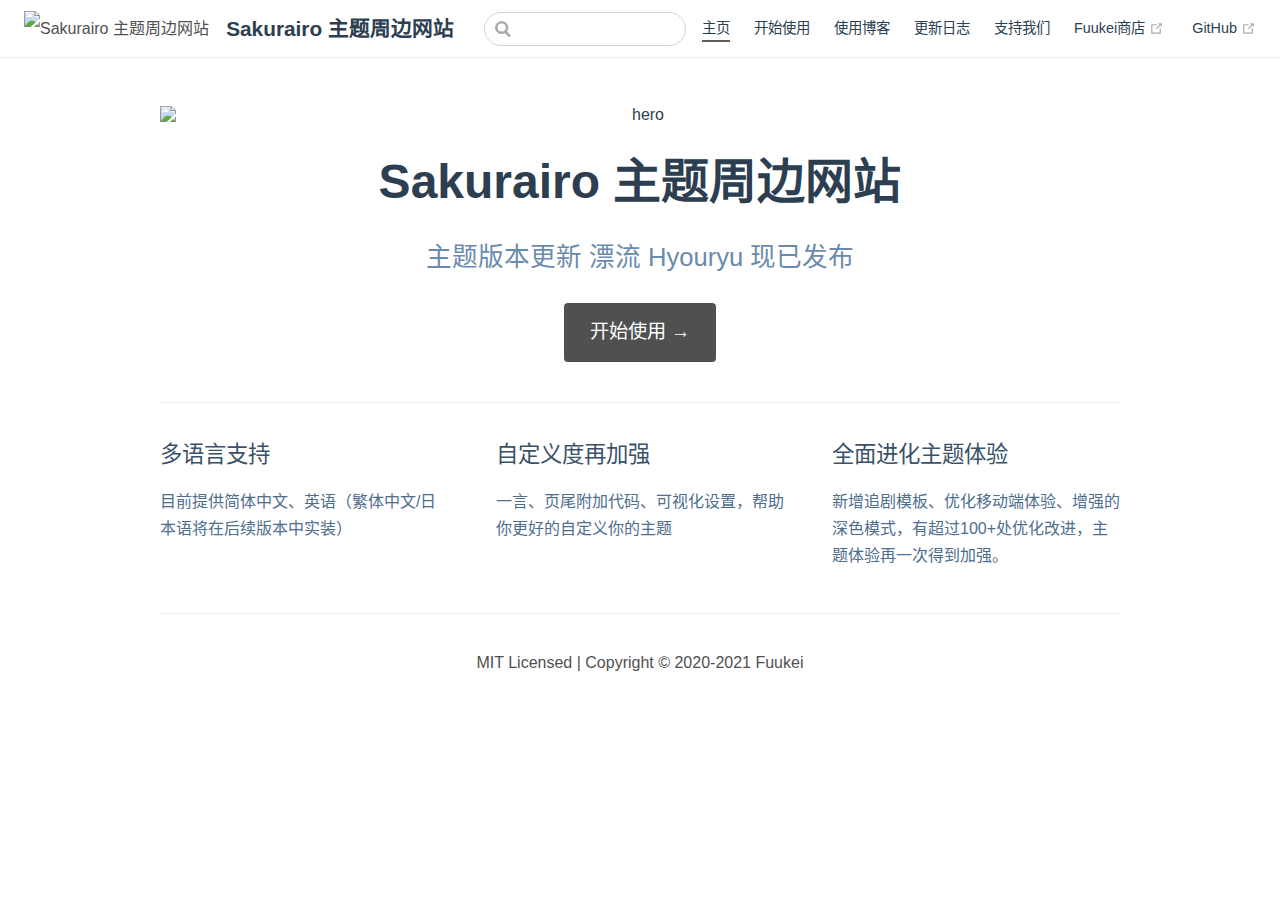
==== index.html @ 1a1793e5 "更新WIKI内容" ====
<!DOCTYPE html>
<html lang="zh-CN">
  <head>
    <meta charset="utf-8">
    <meta name="viewport" content="width=device-width,initial-scale=1">
    <title>Sakurairo 主题周边网站</title>
    <meta name="generator" content="VuePress 1.8.0">
    <link rel="icon" href="https://cdn.maho.cc/wiki/ico20210729-llq.png">
    <link rel="manifest" href="/manifest.json">
    <link rel="apple-touch-icon" href="/img/novel.png">
    <link rel="mask-icon" href="https://cdn.maho.cc/wiki/ico20210729-llq.png" color="#5596ff">
    <meta name="description" content="主题版本更新 漂流 Hyouryu 现已发布">
    <meta name="theme-color" content="#5596ff">
    <meta name="apple-mobile-web-app-capable" content="yes">
    <meta name="apple-mobile-web-app-status-bar-style" content="black">
    <meta name="msapplication-TileImage" content="https://cdn.maho.cc/wiki/ico20210729-llq.png">
    <meta name="msapplication-TileColor" content="#5596ff">
    
    <link rel="preload" href="/assets/css/0.styles.48266c77.css" as="style"><link rel="preload" href="/assets/js/app.75cc211e.js" as="script"><link rel="preload" href="/assets/js/3.8e6f5365.js" as="script"><link rel="preload" href="/assets/js/12.c75064f1.js" as="script"><link rel="preload" href="/assets/js/6.52c8b565.js" as="script"><link rel="prefetch" href="/assets/js/10.f6595224.js"><link rel="prefetch" href="/assets/js/11.377eaa22.js"><link rel="prefetch" href="/assets/js/13.c23d9012.js"><link rel="prefetch" href="/assets/js/14.33ce3230.js"><link rel="prefetch" href="/assets/js/15.9a141626.js"><link rel="prefetch" href="/assets/js/16.2a019961.js"><link rel="prefetch" href="/assets/js/17.825b6a0c.js"><link rel="prefetch" href="/assets/js/18.ac1d9d89.js"><link rel="prefetch" href="/assets/js/19.73d2e05f.js"><link rel="prefetch" href="/assets/js/20.7f89054f.js"><link rel="prefetch" href="/assets/js/21.5a9c0659.js"><link rel="prefetch" href="/assets/js/22.ed46af67.js"><link rel="prefetch" href="/assets/js/4.59be25ad.js"><link rel="prefetch" href="/assets/js/5.2590636f.js"><link rel="prefetch" href="/assets/js/7.4f3910d8.js"><link rel="prefetch" href="/assets/js/8.bac3baf7.js"><link rel="prefetch" href="/assets/js/9.47377419.js"><link rel="prefetch" href="/assets/js/vendors~docsearch.662ea70f.js">
    <link rel="stylesheet" href="/assets/css/0.styles.48266c77.css">
  </head>
  <body>
    <div id="app" data-server-rendered="true"><div class="theme-container no-sidebar"><header class="navbar"><div class="sidebar-button"><svg xmlns="http://www.w3.org/2000/svg" aria-hidden="true" role="img" viewBox="0 0 448 512" class="icon"><path fill="currentColor" d="M436 124H12c-6.627 0-12-5.373-12-12V80c0-6.627 5.373-12 12-12h424c6.627 0 12 5.373 12 12v32c0 6.627-5.373 12-12 12zm0 160H12c-6.627 0-12-5.373-12-12v-32c0-6.627 5.373-12 12-12h424c6.627 0 12 5.373 12 12v32c0 6.627-5.373 12-12 12zm0 160H12c-6.627 0-12-5.373-12-12v-32c0-6.627 5.373-12 12-12h424c6.627 0 12 5.373 12 12v32c0 6.627-5.373 12-12 12z"></path></svg></div> <a href="/" aria-current="page" class="home-link router-link-exact-active router-link-active"><img src="https://cdn.maho.cc/wiki/ico20210729.png" alt="Sakurairo 主题周边网站" class="logo"> <span class="site-name can-hide">Sakurairo 主题周边网站</span></a> <div class="links"><form id="search-form" role="search" class="algolia-search-wrapper search-box"><input id="algolia-search-input" class="search-query"></form> <nav class="nav-links can-hide"><div class="nav-item"><a href="/" aria-current="page" class="nav-link router-link-exact-active router-link-active">
  主页
</a></div><div class="nav-item"><a href="/guide/" class="nav-link">
  开始使用
</a></div><div class="nav-item"><a href="/demo.html" class="nav-link">
  使用博客
</a></div><div class="nav-item"><a href="/releases.html" class="nav-link">
  更新日志
</a></div><div class="nav-item"><a href="/sponsors.html" class="nav-link">
  支持我们
</a></div><div class="nav-item"><a href="https://fuukei.store/" target="_blank" rel="noopener noreferrer" class="nav-link external">
  Fuukei商店
  <span><svg xmlns="http://www.w3.org/2000/svg" aria-hidden="true" focusable="false" x="0px" y="0px" viewBox="0 0 100 100" width="15" height="15" class="icon outbound"><path fill="currentColor" d="M18.8,85.1h56l0,0c2.2,0,4-1.8,4-4v-32h-8v28h-48v-48h28v-8h-32l0,0c-2.2,0-4,1.8-4,4v56C14.8,83.3,16.6,85.1,18.8,85.1z"></path> <polygon fill="currentColor" points="45.7,48.7 51.3,54.3 77.2,28.5 77.2,37.2 85.2,37.2 85.2,14.9 62.8,14.9 62.8,22.9 71.5,22.9"></polygon></svg> <span class="sr-only">(opens new window)</span></span></a></div> <a href="https://github.com/mirai-mamori/Sakurairo" target="_blank" rel="noopener noreferrer" class="repo-link">
    GitHub
    <span><svg xmlns="http://www.w3.org/2000/svg" aria-hidden="true" focusable="false" x="0px" y="0px" viewBox="0 0 100 100" width="15" height="15" class="icon outbound"><path fill="currentColor" d="M18.8,85.1h56l0,0c2.2,0,4-1.8,4-4v-32h-8v28h-48v-48h28v-8h-32l0,0c-2.2,0-4,1.8-4,4v56C14.8,83.3,16.6,85.1,18.8,85.1z"></path> <polygon fill="currentColor" points="45.7,48.7 51.3,54.3 77.2,28.5 77.2,37.2 85.2,37.2 85.2,14.9 62.8,14.9 62.8,22.9 71.5,22.9"></polygon></svg> <span class="sr-only">(opens new window)</span></span></a></nav></div></header> <div class="sidebar-mask"></div> <aside class="sidebar"><nav class="nav-links"><div class="nav-item"><a href="/" aria-current="page" class="nav-link router-link-exact-active router-link-active">
  主页
</a></div><div class="nav-item"><a href="/guide/" class="nav-link">
  开始使用
</a></div><div class="nav-item"><a href="/demo.html" class="nav-link">
  使用博客
</a></div><div class="nav-item"><a href="/releases.html" class="nav-link">
  更新日志
</a></div><div class="nav-item"><a href="/sponsors.html" class="nav-link">
  支持我们
</a></div><div class="nav-item"><a href="https://fuukei.store/" target="_blank" rel="noopener noreferrer" class="nav-link external">
  Fuukei商店
  <span><svg xmlns="http://www.w3.org/2000/svg" aria-hidden="true" focusable="false" x="0px" y="0px" viewBox="0 0 100 100" width="15" height="15" class="icon outbound"><path fill="currentColor" d="M18.8,85.1h56l0,0c2.2,0,4-1.8,4-4v-32h-8v28h-48v-48h28v-8h-32l0,0c-2.2,0-4,1.8-4,4v56C14.8,83.3,16.6,85.1,18.8,85.1z"></path> <polygon fill="currentColor" points="45.7,48.7 51.3,54.3 77.2,28.5 77.2,37.2 85.2,37.2 85.2,14.9 62.8,14.9 62.8,22.9 71.5,22.9"></polygon></svg> <span class="sr-only">(opens new window)</span></span></a></div> <a href="https://github.com/mirai-mamori/Sakurairo" target="_blank" rel="noopener noreferrer" class="repo-link">
    GitHub
    <span><svg xmlns="http://www.w3.org/2000/svg" aria-hidden="true" focusable="false" x="0px" y="0px" viewBox="0 0 100 100" width="15" height="15" class="icon outbound"><path fill="currentColor" d="M18.8,85.1h56l0,0c2.2,0,4-1.8,4-4v-32h-8v28h-48v-48h28v-8h-32l0,0c-2.2,0-4,1.8-4,4v56C14.8,83.3,16.6,85.1,18.8,85.1z"></path> <polygon fill="currentColor" points="45.7,48.7 51.3,54.3 77.2,28.5 77.2,37.2 85.2,37.2 85.2,14.9 62.8,14.9 62.8,22.9 71.5,22.9"></polygon></svg> <span class="sr-only">(opens new window)</span></span></a></nav>  <ul class="sidebar-links"><li><a href="/guide/" class="sidebar-link">安装</a></li><li><a href="/guide/about.html" class="sidebar-link">配置</a></li><li><a href="/guide/feedback.html" class="sidebar-link">反馈</a></li><li><a href="/releases.html" class="sidebar-link">更新日志</a></li></ul> </aside> <main aria-labelledby="main-title" class="home"><header class="hero"><img src="https://cdn.maho.cc/wiki/ico20210729.png" alt="hero"> <h1 id="main-title">
      Sakurairo 主题周边网站
    </h1> <p class="description">
      主题版本更新 漂流 Hyouryu 现已发布
    </p> <p class="action"><a href="/guide/" class="nav-link action-button">
  开始使用 →
</a></p></header> <div class="features"><div class="feature"><h2>多语言支持</h2> <p>目前提供简体中文、英语（繁体中文/日本语将在后续版本中实装）</p></div><div class="feature"><h2>自定义度再加强</h2> <p>一言、页尾附加代码、可视化设置，帮助你更好的自定义你的主题</p></div><div class="feature"><h2>全面进化主题体验</h2> <p>新增追剧模板、优化移动端体验、增强的深色模式，有超过100+处优化改进，主题体验再一次得到加强。</p></div></div> <div class="theme-default-content custom content__default"><hr> <footer style="text-align:center;padding:2rem;color:#505050;"><a href="https://github.com/mirai-mamori/Sakurairo" target="_blank">MIT Licensed</a> | Copyright © 2020-2021 <a href="https://github.com/Fuukei/" target="_blank">Fuukei</a></footer></div> <!----></main></div><div class="global-ui"><!----><!----></div></div>
    <script src="/assets/js/app.75cc211e.js" defer></script><script src="/assets/js/3.8e6f5365.js" defer></script><script src="/assets/js/12.c75064f1.js" defer></script><script src="/assets/js/6.52c8b565.js" defer></script>
  </body>
</html>
---- assets/css/0.styles.48266c77.css ----
code[class*=language-],pre[class*=language-]{color:#ccc;background:none;font-family:Consolas,Monaco,Andale Mono,Ubuntu Mono,monospace;font-size:1em;text-align:left;white-space:pre;word-spacing:normal;word-break:normal;word-wrap:normal;line-height:1.5;-moz-tab-size:4;-o-tab-size:4;tab-size:4;-webkit-hyphens:none;-ms-hyphens:none;hyphens:none}pre[class*=language-]{padding:1em;margin:.5em 0;overflow:auto}:not(pre)>code[class*=language-],pre[class*=language-]{background:#2d2d2d}:not(pre)>code[class*=language-]{padding:.1em;border-radius:.3em;white-space:normal}.token.block-comment,.token.cdata,.token.comment,.token.doctype,.token.prolog{color:#999}.token.punctuation{color:#ccc}.token.attr-name,.token.deleted,.token.namespace,.token.tag{color:#e2777a}.token.function-name{color:#6196cc}.token.boolean,.token.function,.token.number{color:#f08d49}.token.class-name,.token.constant,.token.property,.token.symbol{color:#f8c555}.token.atrule,.token.builtin,.token.important,.token.keyword,.token.selector{color:#cc99cd}.token.attr-value,.token.char,.token.regex,.token.string,.token.variable{color:#7ec699}.token.entity,.token.operator,.token.url{color:#67cdcc}.token.bold,.token.important{font-weight:700}.token.italic{font-style:italic}.token.entity{cursor:help}.token.inserted{color:green}.theme-default-content code{color:#476582;padding:.25rem .5rem;margin:0;font-size:.85em;background-color:rgba(27,31,35,.05);border-radius:3px}.theme-default-content code .token.deleted{color:#ec5975}.theme-default-content code .token.inserted{color:#505050}.theme-default-content pre,.theme-default-content pre[class*=language-]{line-height:1.4;padding:1.25rem 1.5rem;margin:.85rem 0;background-color:#282c34;border-radius:6px;overflow:auto}.theme-default-content pre[class*=language-] code,.theme-default-content pre code{color:#fff;padding:0;background-color:transparent;border-radius:0}div[class*=language-]{position:relative;background-color:#282c34;border-radius:6px}div[class*=language-] .highlight-lines{-webkit-user-select:none;-ms-user-select:none;user-select:none;padding-top:1.3rem;position:absolute;top:0;left:0;width:100%;line-height:1.4}div[class*=language-] .highlight-lines .highlighted{background-color:rgba(0,0,0,.66)}div[class*=language-] pre,div[class*=language-] pre[class*=language-]{background:transparent;position:relative;z-index:1}div[class*=language-]:before{position:absolute;z-index:3;top:.8em;right:1em;font-size:.75rem;color:hsla(0,0%,100%,.4)}div[class*=language-]:not(.line-numbers-mode) .line-numbers-wrapper{display:none}div[class*=language-].line-numbers-mode .highlight-lines .highlighted{position:relative}div[class*=language-].line-numbers-mode .highlight-lines .highlighted:before{content:" ";position:absolute;z-index:3;left:0;top:0;display:block;width:3.5rem;height:100%;background-color:rgba(0,0,0,.66)}div[class*=language-].line-numbers-mode pre{padding-left:4.5rem;vertical-align:middle}div[class*=language-].line-numbers-mode .line-numbers-wrapper{position:absolute;top:0;width:3.5rem;text-align:center;color:hsla(0,0%,100%,.3);padding:1.25rem 0;line-height:1.4}div[class*=language-].line-numbers-mode .line-numbers-wrapper br{-webkit-user-select:none;-ms-user-select:none;user-select:none}div[class*=language-].line-numbers-mode .line-numbers-wrapper .line-number{position:relative;z-index:4;-webkit-user-select:none;-ms-user-select:none;user-select:none;font-size:.85em}div[class*=language-].line-numbers-mode:after{content:"";position:absolute;z-index:2;top:0;left:0;width:3.5rem;height:100%;border-radius:6px 0 0 6px;border-right:1px solid rgba(0,0,0,.66);background-color:#282c34}div[class~=language-js]:before{content:"js"}div[class~=language-ts]:before{content:"ts"}div[class~=language-html]:before{content:"html"}div[class~=language-md]:before{content:"md"}div[class~=language-vue]:before{content:"vue"}div[class~=language-css]:before{content:"css"}div[class~=language-sass]:before{content:"sass"}div[class~=language-scss]:before{content:"scss"}div[class~=language-less]:before{content:"less"}div[class~=language-stylus]:before{content:"stylus"}div[class~=language-go]:before{content:"go"}div[class~=language-java]:before{content:"java"}div[class~=language-c]:before{content:"c"}div[class~=language-sh]:before{content:"sh"}div[class~=language-yaml]:before{content:"yaml"}div[class~=language-py]:before{content:"py"}div[class~=language-docker]:before{content:"docker"}div[class~=language-dockerfile]:before{content:"dockerfile"}div[class~=language-makefile]:before{content:"makefile"}div[class~=language-javascript]:before{content:"js"}div[class~=language-typescript]:before{content:"ts"}div[class~=language-markup]:before{content:"html"}div[class~=language-markdown]:before{content:"md"}div[class~=language-json]:before{content:"json"}div[class~=language-ruby]:before{content:"rb"}div[class~=language-python]:before{content:"py"}div[class~=language-bash]:before{content:"sh"}div[class~=language-php]:before{content:"php"}.custom-block .custom-block-title{font-weight:600;margin-bottom:-.4rem}.custom-block.danger,.custom-block.tip,.custom-block.warning{padding:.1rem 1.5rem;border-left-width:.5rem;border-left-style:solid;margin:1rem 0}.custom-block.tip{background-color:#f3f5f7;border-color:#42b983}.custom-block.warning{background-color:rgba(255,229,100,.3);border-color:#e7c000;color:#6b5900}.custom-block.warning .custom-block-title{color:#b29400}.custom-block.warning a{color:#2c3e50}.custom-block.danger{background-color:#ffe6e6;border-color:#c00;color:#4d0000}.custom-block.danger .custom-block-title{color:#900}.custom-block.danger a{color:#2c3e50}.custom-block.details{display:block;position:relative;border-radius:2px;margin:1.6em 0;padding:1.6em;background-color:#eee}.custom-block.details h4{margin-top:0}.custom-block.details figure:last-child,.custom-block.details p:last-child{margin-bottom:0;padding-bottom:0}.custom-block.details summary{outline:none;cursor:pointer}.arrow{display:inline-block;width:0;height:0}.arrow.up{border-bottom:6px solid #ccc}.arrow.down,.arrow.up{border-left:4px solid transparent;border-right:4px solid transparent}.arrow.down{border-top:6px solid #ccc}.arrow.right{border-left:6px solid #ccc}.arrow.left,.arrow.right{border-top:4px solid transparent;border-bottom:4px solid transparent}.arrow.left{border-right:6px solid #ccc}.theme-default-content:not(.custom){max-width:740px;margin:0 auto;padding:2rem 2.5rem}@media (max-width:959px){.theme-default-content:not(.custom){padding:2rem}}@media (max-width:419px){.theme-default-content:not(.custom){padding:1.5rem}}.table-of-contents .badge{vertical-align:middle}body,html{padding:0;margin:0;background-color:#fff}body{font-family:-apple-system,BlinkMacSystemFont,Segoe UI,Roboto,Oxygen,Ubuntu,Cantarell,Fira Sans,Droid Sans,Helvetica Neue,sans-serif;-webkit-font-smoothing:antialiased;-moz-osx-font-smoothing:grayscale;font-size:16px;color:#2c3e50}.page{padding-left:20rem}.navbar{z-index:20;right:0;height:3.6rem;background-color:#fff;box-sizing:border-box;border-bottom:1px solid #eaecef}.navbar,.sidebar-mask{position:fixed;top:0;left:0}.sidebar-mask{z-index:9;width:100vw;height:100vh;display:none}.sidebar{font-size:16px;background-color:#fff;width:20rem;position:fixed;z-index:10;margin:0;top:3.6rem;left:0;bottom:0;box-sizing:border-box;border-right:1px solid #eaecef;overflow-y:auto}.theme-default-content:not(.custom)>:first-child{margin-top:3.6rem}.theme-default-content:not(.custom) a:hover{text-decoration:underline}.theme-default-content:not(.custom) p.demo{padding:1rem 1.5rem;border:1px solid #ddd;border-radius:4px}.theme-default-content:not(.custom) img{max-width:100%}.theme-default-content.custom{padding:0;margin:0}.theme-default-content.custom img{max-width:100%}a{font-weight:500;text-decoration:none}a,p a code{color:#505050}p a code{font-weight:400}kbd{background:#eee;border:.15rem solid #ddd;border-bottom:.25rem solid #ddd;border-radius:.15rem;padding:0 .15em}blockquote{font-size:1rem;color:#999;border-left:.2rem solid #dfe2e5;margin:1rem 0;padding:.25rem 0 .25rem 1rem}blockquote>p{margin:0}ol,ul{padding-left:1.2em}strong{font-weight:600}h1,h2,h3,h4,h5,h6{font-weight:600;line-height:1.25}.theme-default-content:not(.custom)>h1,.theme-default-content:not(.custom)>h2,.theme-default-content:not(.custom)>h3,.theme-default-content:not(.custom)>h4,.theme-default-content:not(.custom)>h5,.theme-default-content:not(.custom)>h6{margin-top:-3.1rem;padding-top:4.6rem;margin-bottom:0}.theme-default-content:not(.custom)>h1:first-child,.theme-default-content:not(.custom)>h2:first-child,.theme-default-content:not(.custom)>h3:first-child,.theme-default-content:not(.custom)>h4:first-child,.theme-default-content:not(.custom)>h5:first-child,.theme-default-content:not(.custom)>h6:first-child{margin-top:-1.5rem;margin-bottom:1rem}.theme-default-content:not(.custom)>h1:first-child+.custom-block,.theme-default-content:not(.custom)>h1:first-child+p,.theme-default-content:not(.custom)>h1:first-child+pre,.theme-default-content:not(.custom)>h2:first-child+.custom-block,.theme-default-content:not(.custom)>h2:first-child+p,.theme-default-content:not(.custom)>h2:first-child+pre,.theme-default-content:not(.custom)>h3:first-child+.custom-block,.theme-default-content:not(.custom)>h3:first-child+p,.theme-default-content:not(.custom)>h3:first-child+pre,.theme-default-content:not(.custom)>h4:first-child+.custom-block,.theme-default-content:not(.custom)>h4:first-child+p,.theme-default-content:not(.custom)>h4:first-child+pre,.theme-default-content:not(.custom)>h5:first-child+.custom-block,.theme-default-content:not(.custom)>h5:first-child+p,.theme-default-content:not(.custom)>h5:first-child+pre,.theme-default-content:not(.custom)>h6:first-child+.custom-block,.theme-default-content:not(.custom)>h6:first-child+p,.theme-default-content:not(.custom)>h6:first-child+pre{margin-top:2rem}h1:focus .header-anchor,h1:hover .header-anchor,h2:focus .header-anchor,h2:hover .header-anchor,h3:focus .header-anchor,h3:hover .header-anchor,h4:focus .header-anchor,h4:hover .header-anchor,h5:focus .header-anchor,h5:hover .header-anchor,h6:focus .header-anchor,h6:hover .header-anchor{opacity:1}h1{font-size:2.2rem}h2{font-size:1.65rem;padding-bottom:.3rem;border-bottom:1px solid #eaecef}h3{font-size:1.35rem}a.header-anchor{font-size:.85em;float:left;margin-left:-.87em;padding-right:.23em;margin-top:.125em;opacity:0}a.header-anchor:focus,a.header-anchor:hover{text-decoration:none}.line-number,code,kbd{font-family:source-code-pro,Menlo,Monaco,Consolas,Courier New,monospace}ol,p,ul{line-height:1.7}hr{border:0;border-top:1px solid #eaecef}table{border-collapse:collapse;margin:1rem 0;display:block;overflow-x:auto}tr{border-top:1px solid #dfe2e5}tr:nth-child(2n){background-color:#f6f8fa}td,th{border:1px solid #dfe2e5;padding:.6em 1em}.theme-container.sidebar-open .sidebar-mask{display:block}.theme-container.no-navbar .theme-default-content:not(.custom)>h1,.theme-container.no-navbar h2,.theme-container.no-navbar h3,.theme-container.no-navbar h4,.theme-container.no-navbar h5,.theme-container.no-navbar h6{margin-top:1.5rem;padding-top:0}.theme-container.no-navbar .sidebar{top:0}@media (min-width:720px){.theme-container.no-sidebar .sidebar{display:none}.theme-container.no-sidebar .page{padding-left:0}}@media (max-width:959px){.sidebar{font-size:15px;width:16.4rem}.page{padding-left:16.4rem}}@media (max-width:719px){.sidebar{top:0;padding-top:3.6rem;transform:translateX(-100%);transition:transform .2s ease}.page{padding-left:0}.theme-container.sidebar-open .sidebar{transform:translateX(0)}.theme-container.no-navbar .sidebar{padding-top:0}}@media (max-width:419px){h1{font-size:1.9rem}.theme-default-content div[class*=language-]{margin:.85rem -1.5rem;border-radius:0}}.theme-container.demo-site .page-edit,.theme-container.demo-site .theme-default-content.content__default{max-width:1000px}::-webkit-scrollbar{width:6px!important}::-webkit-scrollbar-thumb{background-color:#bbb!important;background-clip:padding-box!important;border-radius:10em!important}::-webkit-scrollbar-track-piece{background-color:transparent!important;border-radius:0!important}::-webkit-scrollbar-thumb:hover{background-color:#505050!important}html{scroll-behavior:smooth}.go-to-top[data-v-5fd4ef0c]{cursor:pointer;position:fixed;bottom:2rem;right:2.5rem;width:2rem;color:#505050;z-index:1}.go-to-top[data-v-5fd4ef0c]:hover{color:#858585}@media (max-width:959px){.go-to-top[data-v-5fd4ef0c]{display:none}}.fade-enter-active[data-v-5fd4ef0c],.fade-leave-active[data-v-5fd4ef0c]{transition:opacity .3s}.fade-enter[data-v-5fd4ef0c],.fade-leave-to[data-v-5fd4ef0c]{opacity:0}#nprogress{pointer-events:none}#nprogress .bar{background:#505050;position:fixed;z-index:1031;top:0;left:0;width:100%;height:2px}#nprogress .peg{display:block;position:absolute;right:0;width:100px;height:100%;box-shadow:0 0 10px #505050,0 0 5px #505050;opacity:1;transform:rotate(3deg) translateY(-4px)}#nprogress .spinner{display:block;position:fixed;z-index:1031;top:15px;right:15px}#nprogress .spinner-icon{width:18px;height:18px;box-sizing:border-box;border-color:#505050 transparent transparent #505050;border-style:solid;border-width:2px;border-radius:50%;-webkit-animation:nprogress-spinner .4s linear infinite;animation:nprogress-spinner .4s linear infinite}.nprogress-custom-parent{overflow:hidden;position:relative}.nprogress-custom-parent #nprogress .bar,.nprogress-custom-parent #nprogress .spinner{position:absolute}@-webkit-keyframes nprogress-spinner{0%{transform:rotate(0deg)}to{transform:rotate(1turn)}}@keyframes nprogress-spinner{0%{transform:rotate(0deg)}to{transform:rotate(1turn)}}.icon.outbound{color:#aaa;display:inline-block;vertical-align:middle;position:relative;top:-1px}.sr-only{position:absolute;width:1px;height:1px;padding:0;margin:-1px;overflow:hidden;clip:rect(0,0,0,0);white-space:nowrap;border-width:0}.home{padding:3.6rem 2rem 0;max-width:960px;margin:0 auto;display:block}.home .hero{text-align:center}.home .hero img{max-width:100%;max-height:280px;display:block;margin:3rem auto 1.5rem}.home .hero h1{font-size:3rem}.home .hero .action,.home .hero .description,.home .hero h1{margin:1.8rem auto}.home .hero .description{max-width:35rem;font-size:1.6rem;line-height:1.3;color:#6a8bad}.home .hero .action-button{display:inline-block;font-size:1.2rem;color:#fff;background-color:#505050;padding:.8rem 1.6rem;border-radius:4px;transition:background-color .1s ease;box-sizing:border-box;border-bottom:1px solid #484848}.home .hero .action-button:hover{background-color:#626262}.home .features{border-top:1px solid #eaecef;padding:1.2rem 0;margin-top:2.5rem;display:flex;flex-wrap:wrap;align-items:flex-start;align-content:stretch;justify-content:space-between}.home .feature{flex-grow:1;flex-basis:30%;max-width:30%}.home .feature h2{font-size:1.4rem;font-weight:500;border-bottom:none;padding-bottom:0;color:#3a5169}.home .feature p{color:#4e6e8e}.home .footer{padding:2.5rem;border-top:1px solid #eaecef;text-align:center;color:#4e6e8e}@media (max-width:719px){.home .features{flex-direction:column}.home .feature{max-width:100%;padding:0 2.5rem}}@media (max-width:419px){.home{padding-left:1.5rem;padding-right:1.5rem}.home .hero img{max-height:210px;margin:2rem auto 1.2rem}.home .hero h1{font-size:2rem}.home .hero .action,.home .hero .description,.home .hero h1{margin:1.2rem auto}.home .hero .description{font-size:1.2rem}.home .hero .action-button{font-size:1rem;padding:.6rem 1.2rem}.home .feature h2{font-size:1.25rem}}.algolia-search-wrapper>span{vertical-align:middle}.algolia-search-wrapper .algolia-autocomplete{line-height:normal}.algolia-search-wrapper .algolia-autocomplete .ds-dropdown-menu{background-color:#fff;border:1px solid #999;border-radius:4px;font-size:16px;margin:6px 0 0;padding:4px;text-align:left}.algolia-search-wrapper .algolia-autocomplete .ds-dropdown-menu:before{border-color:#999}.algolia-search-wrapper .algolia-autocomplete .ds-dropdown-menu [class*=ds-dataset-]{border:none;padding:0}.algolia-search-wrapper .algolia-autocomplete .ds-dropdown-menu .ds-suggestions{margin-top:0}.algolia-search-wrapper .algolia-autocomplete .ds-dropdown-menu .ds-suggestion{border-bottom:1px solid #eaecef}.algolia-search-wrapper .algolia-autocomplete .algolia-docsearch-suggestion--highlight{color:#2c815b}.algolia-search-wrapper .algolia-autocomplete .algolia-docsearch-suggestion{border-color:#eaecef;padding:0}.algolia-search-wrapper .algolia-autocomplete .algolia-docsearch-suggestion .algolia-docsearch-suggestion--category-header{padding:5px 10px;margin-top:0;background:#505050;color:#fff;font-weight:600}.algolia-search-wrapper .algolia-autocomplete .algolia-docsearch-suggestion .algolia-docsearch-suggestion--category-header .algolia-docsearch-suggestion--highlight{background:hsla(0,0%,100%,.6)}.algolia-search-wrapper .algolia-autocomplete .algolia-docsearch-suggestion .algolia-docsearch-suggestion--wrapper{padding:0}.algolia-search-wrapper .algolia-autocomplete .algolia-docsearch-suggestion .algolia-docsearch-suggestion--title{font-weight:600;margin-bottom:0;color:#2c3e50}.algolia-search-wrapper .algolia-autocomplete .algolia-docsearch-suggestion .algolia-docsearch-suggestion--subcategory-column{vertical-align:top;padding:5px 7px 5px 5px;border-color:#eaecef;background:#f1f3f5}.algolia-search-wrapper .algolia-autocomplete .algolia-docsearch-suggestion .algolia-docsearch-suggestion--subcategory-column:after{display:none}.algolia-search-wrapper .algolia-autocomplete .algolia-docsearch-suggestion .algolia-docsearch-suggestion--subcategory-column-text{color:#555}.algolia-search-wrapper .algolia-autocomplete .algolia-docsearch-footer{border-color:#eaecef}.algolia-search-wrapper .algolia-autocomplete .ds-cursor .algolia-docsearch-suggestion--content{background-color:#e7edf3!important;color:#2c3e50}@media (min-width:719px){.algolia-search-wrapper .algolia-autocomplete .algolia-docsearch-suggestion .algolia-docsearch-suggestion--subcategory-column{float:none;width:150px;min-width:150px;display:table-cell}.algolia-search-wrapper .algolia-autocomplete .algolia-docsearch-suggestion .algolia-docsearch-suggestion--content{float:none;display:table-cell;width:100%;vertical-align:top}.algolia-search-wrapper .algolia-autocomplete .algolia-docsearch-suggestion .ds-dropdown-menu{min-width:515px!important}}@media (max-width:719px){.algolia-search-wrapper .ds-dropdown-menu{min-width:calc(100vw - 4rem)!important;max-width:calc(100vw - 4rem)!important}.algolia-search-wrapper .algolia-docsearch-suggestion--wrapper{padding:5px 7px 5px 5px!important}.algolia-search-wrapper .algolia-docsearch-suggestion--subcategory-column{padding:0!important;background:#fff!important}.algolia-search-wrapper .algolia-docsearch-suggestion--subcategory-column-text:after{content:" > ";font-size:10px;line-height:14.4px;display:inline-block;width:5px;margin:-3px 3px 0;vertical-align:middle}}.search-box{display:inline-block;position:relative;margin-right:1rem}.search-box input{cursor:text;width:10rem;height:2rem;color:#4e6e8e;display:inline-block;border:1px solid #cfd4db;border-radius:2rem;font-size:.9rem;line-height:2rem;padding:0 .5rem 0 2rem;outline:none;transition:all .2s ease;background:#fff url(/assets/img/search.83621669.svg) .6rem .5rem no-repeat;background-size:1rem}.search-box input:focus{cursor:auto;border-color:#505050}.search-box .suggestions{background:#fff;width:20rem;position:absolute;top:2rem;border:1px solid #cfd4db;border-radius:6px;padding:.4rem;list-style-type:none}.search-box .suggestions.align-right{right:0}.search-box .suggestion{line-height:1.4;padding:.4rem .6rem;border-radius:4px;cursor:pointer}.search-box .suggestion a{white-space:normal;color:#5d82a6}.search-box .suggestion a .page-title{font-weight:600}.search-box .suggestion a .header{font-size:.9em;margin-left:.25em}.search-box .suggestion.focused{background-color:#f3f4f5}.search-box .suggestion.focused a{color:#505050}@media (max-width:959px){.search-box input{cursor:pointer;width:0;border-color:transparent;position:relative}.search-box input:focus{cursor:text;left:0;width:10rem}}@media (-ms-high-contrast:none){.search-box input{height:2rem}}@media (max-width:959px) and (min-width:719px){.search-box .suggestions{left:0}}@media (max-width:719px){.search-box{margin-right:0}.search-box input{left:1rem}.search-box .suggestions{right:0}}@media (max-width:419px){.search-box .suggestions{width:calc(100vw - 4rem)}.search-box input:focus{width:8rem}}.sidebar-button{cursor:pointer;display:none;width:1.25rem;height:1.25rem;position:absolute;padding:.6rem;top:.6rem;left:1rem}.sidebar-button .icon{display:block;width:1.25rem;height:1.25rem}@media (max-width:719px){.sidebar-button{display:block}}.dropdown-enter,.dropdown-leave-to{height:0!important}.dropdown-wrapper{cursor:pointer}.dropdown-wrapper .dropdown-title,.dropdown-wrapper .mobile-dropdown-title{display:block;font-size:.9rem;font-family:inherit;cursor:inherit;padding:inherit;line-height:1.4rem;background:transparent;border:none;font-weight:500;color:#2c3e50}.dropdown-wrapper .dropdown-title:hover,.dropdown-wrapper .mobile-dropdown-title:hover{border-color:transparent}.dropdown-wrapper .dropdown-title .arrow,.dropdown-wrapper .mobile-dropdown-title .arrow{vertical-align:middle;margin-top:-1px;margin-left:.4rem}.dropdown-wrapper .mobile-dropdown-title{display:none;font-weight:600}.dropdown-wrapper .mobile-dropdown-title font-size inherit:hover{color:#505050}.dropdown-wrapper .nav-dropdown .dropdown-item{color:inherit;line-height:1.7rem}.dropdown-wrapper .nav-dropdown .dropdown-item h4{margin:.45rem 0 0;border-top:1px solid #eee;padding:1rem 1.5rem .45rem 1.25rem}.dropdown-wrapper .nav-dropdown .dropdown-item .dropdown-subitem-wrapper{padding:0;list-style:none}.dropdown-wrapper .nav-dropdown .dropdown-item .dropdown-subitem-wrapper .dropdown-subitem{font-size:.9em}.dropdown-wrapper .nav-dropdown .dropdown-item a{display:block;line-height:1.7rem;position:relative;border-bottom:none;font-weight:400;margin-bottom:0;padding:0 1.5rem 0 1.25rem}.dropdown-wrapper .nav-dropdown .dropdown-item a.router-link-active,.dropdown-wrapper .nav-dropdown .dropdown-item a:hover{color:#505050}.dropdown-wrapper .nav-dropdown .dropdown-item a.router-link-active:after{content:"";width:0;height:0;border-left:5px solid #505050;border-top:3px solid transparent;border-bottom:3px solid transparent;position:absolute;top:calc(50% - 2px);left:9px}.dropdown-wrapper .nav-dropdown .dropdown-item:first-child h4{margin-top:0;padding-top:0;border-top:0}@media (max-width:719px){.dropdown-wrapper.open .dropdown-title{margin-bottom:.5rem}.dropdown-wrapper .dropdown-title{display:none}.dropdown-wrapper .mobile-dropdown-title{display:block}.dropdown-wrapper .nav-dropdown{transition:height .1s ease-out;overflow:hidden}.dropdown-wrapper .nav-dropdown .dropdown-item h4{border-top:0;margin-top:0;padding-top:0}.dropdown-wrapper .nav-dropdown .dropdown-item>a,.dropdown-wrapper .nav-dropdown .dropdown-item h4{font-size:15px;line-height:2rem}.dropdown-wrapper .nav-dropdown .dropdown-item .dropdown-subitem{font-size:14px;padding-left:1rem}}@media (min-width:719px){.dropdown-wrapper{height:1.8rem}.dropdown-wrapper.open .nav-dropdown,.dropdown-wrapper:hover .nav-dropdown{display:block!important}.dropdown-wrapper.open:blur{display:none}.dropdown-wrapper .nav-dropdown{display:none;height:auto!important;box-sizing:border-box;max-height:calc(100vh - 2.7rem);overflow-y:auto;position:absolute;top:100%;right:0;background-color:#fff;padding:.6rem 0;border:1px solid;border-color:#ddd #ddd #ccc;text-align:left;border-radius:.25rem;white-space:nowrap;margin:0}}.nav-links{display:inline-block}.nav-links a{line-height:1.4rem;color:inherit}.nav-links a.router-link-active,.nav-links a:hover{color:#505050}.nav-links .nav-item{position:relative;display:inline-block;margin-left:1.5rem;line-height:2rem}.nav-links .nav-item:first-child{margin-left:0}.nav-links .repo-link{margin-left:1.5rem}@media (max-width:719px){.nav-links .nav-item,.nav-links .repo-link{margin-left:0}}@media (min-width:719px){.nav-links a.router-link-active,.nav-links a:hover{color:#2c3e50}.nav-item>a:not(.external).router-link-active,.nav-item>a:not(.external):hover{margin-bottom:-2px;border-bottom:2px solid #5e5e5e}}.navbar{padding:.7rem 1.5rem;line-height:2.2rem}.navbar a,.navbar img,.navbar span{display:inline-block}.navbar .logo{height:2.2rem;min-width:2.2rem;margin-right:.8rem;vertical-align:top}.navbar .site-name{font-size:1.3rem;font-weight:600;color:#2c3e50;position:relative}.navbar .links{padding-left:1.5rem;box-sizing:border-box;background-color:#fff;white-space:nowrap;font-size:.9rem;position:absolute;right:1.5rem;top:.7rem;display:flex}.navbar .links .search-box{flex:0 0 auto;vertical-align:top}@media (max-width:719px){.navbar{padding-left:4rem}.navbar .can-hide{display:none}.navbar .links{padding-left:1.5rem}.navbar .site-name{width:calc(100vw - 9.4rem);overflow:hidden;white-space:nowrap;text-overflow:ellipsis}}.page-edit{max-width:740px;margin:0 auto;padding:2rem 2.5rem}@media (max-width:959px){.page-edit{padding:2rem}}@media (max-width:419px){.page-edit{padding:1.5rem}}.page-edit{padding-top:1rem;padding-bottom:1rem;overflow:auto}.page-edit .edit-link{display:inline-block}.page-edit .edit-link a{color:#4e6e8e;margin-right:.25rem}.page-edit .last-updated{float:right;font-size:.9em}.page-edit .last-updated .prefix{font-weight:500;color:#4e6e8e}.page-edit .last-updated .time{font-weight:400;color:#767676}@media (max-width:719px){.page-edit .edit-link{margin-bottom:.5rem}.page-edit .last-updated{font-size:.8em;float:none;text-align:left}}.page-nav{max-width:740px;margin:0 auto;padding:2rem 2.5rem}@media (max-width:959px){.page-nav{padding:2rem}}@media (max-width:419px){.page-nav{padding:1.5rem}}.page-nav{padding-top:1rem;padding-bottom:0}.page-nav .inner{min-height:2rem;margin-top:0;border-top:1px solid #eaecef;padding-top:1rem;overflow:auto}.page-nav .next{float:right}.page{padding-bottom:2rem;display:block}.sidebar-group .sidebar-group{padding-left:.5em}.sidebar-group:not(.collapsable) .sidebar-heading:not(.clickable){cursor:auto;color:inherit}.sidebar-group.is-sub-group{padding-left:0}.sidebar-group.is-sub-group>.sidebar-heading{font-size:.95em;line-height:1.4;font-weight:400;padding-left:2rem}.sidebar-group.is-sub-group>.sidebar-heading:not(.clickable){opacity:.5}.sidebar-group.is-sub-group>.sidebar-group-items{padding-left:1rem}.sidebar-group.is-sub-group>.sidebar-group-items>li>.sidebar-link{font-size:.95em;border-left:none}.sidebar-group.depth-2>.sidebar-heading{border-left:none}.sidebar-heading{color:#2c3e50;transition:color .15s ease;cursor:pointer;font-size:1.1em;font-weight:700;padding:.35rem 1.5rem .35rem 1.25rem;width:100%;box-sizing:border-box;margin:0;border-left:.25rem solid transparent}.sidebar-heading.open,.sidebar-heading:hover{color:inherit}.sidebar-heading .arrow{position:relative;top:-.12em;left:.5em}.sidebar-heading.clickable.active{font-weight:600;color:#505050;border-left-color:#505050}.sidebar-heading.clickable:hover{color:#505050}.sidebar-group-items{transition:height .1s ease-out;font-size:.95em;overflow:hidden}.sidebar .sidebar-sub-headers{padding-left:1rem;font-size:.95em}a.sidebar-link{font-size:1em;font-weight:400;display:inline-block;color:#2c3e50;border-left:.25rem solid transparent;padding:.35rem 1rem .35rem 1.25rem;line-height:1.4;width:100%;box-sizing:border-box}a.sidebar-link:hover{color:#505050}a.sidebar-link.active{font-weight:600;color:#505050;border-left-color:#505050}.sidebar-group a.sidebar-link{padding-left:2rem}.sidebar-sub-headers a.sidebar-link{padding-top:.25rem;padding-bottom:.25rem;border-left:none}.sidebar-sub-headers a.sidebar-link.active{font-weight:500}.sidebar ul{padding:0;margin:0;list-style-type:none}.sidebar a{display:inline-block}.sidebar .nav-links{display:none;border-bottom:1px solid #eaecef;padding:.5rem 0 .75rem}.sidebar .nav-links a{font-weight:600}.sidebar .nav-links .nav-item,.sidebar .nav-links .repo-link{display:block;line-height:1.25rem;font-size:1.1em;padding:.5rem 0 .5rem 1.5rem}.sidebar>.sidebar-links{padding:1.5rem 0}.sidebar>.sidebar-links>li>a.sidebar-link{font-size:1.1em;line-height:1.7;font-weight:700}.sidebar>.sidebar-links>li:not(:first-child){margin-top:.75rem}@media (max-width:719px){.sidebar .nav-links{display:block}.sidebar .nav-links .dropdown-wrapper .nav-dropdown .dropdown-item a.router-link-active:after{top:calc(1rem - 2px)}.sidebar>.sidebar-links{padding:1rem 0}}.icon-box{cursor:pointer;width:8rem;display:inline-flex;text-align:center;flex-direction:column;justify-content:center;align-items:center;margin:.5rem;border-radius:.2rem;transition:.2s}.icon-box:hover{color:#fff;background-color:#000}.iconfont{width:2rem;height:2rem;fill:currentColor;overflow:hidden}.icon-body{margin-top:.7rem}.icon-name{margin-top:.4rem;margin-bottom:.6rem}.badge[data-v-15b7b770]{display:inline-block;font-size:14px;height:18px;line-height:18px;border-radius:3px;padding:0 6px;color:#fff}.badge.green[data-v-15b7b770],.badge.tip[data-v-15b7b770],.badge[data-v-15b7b770]{background-color:#42b983}.badge.error[data-v-15b7b770]{background-color:#da5961}.badge.warn[data-v-15b7b770],.badge.warning[data-v-15b7b770],.badge.yellow[data-v-15b7b770]{background-color:#e7c000}.badge+.badge[data-v-15b7b770]{margin-left:5px}.theme-code-block[data-v-6d04095e]{display:none}.theme-code-block__active[data-v-6d04095e]{display:block}.theme-code-block>pre[data-v-6d04095e]{background-color:orange}.theme-code-group__nav[data-v-32c2d7ed]{margin-bottom:-35px;background-color:#282c34;padding-bottom:22px;border-top-left-radius:6px;border-top-right-radius:6px;padding-left:10px;padding-top:10px}.theme-code-group__ul[data-v-32c2d7ed]{margin:auto 0;padding-left:0;display:inline-flex;list-style:none}.theme-code-group__nav-tab[data-v-32c2d7ed]{border:0;padding:5px;cursor:pointer;background-color:transparent;font-size:.85em;line-height:1.4;color:hsla(0,0%,100%,.9);font-weight:600}.theme-code-group__nav-tab-active[data-v-32c2d7ed]{border-bottom:1px solid #42b983}.pre-blank[data-v-32c2d7ed]{color:#42b983}.sw-update-popup[data-v-fec8b358]{position:fixed;right:1em;bottom:1em;padding:1em;border:1px solid #3eaf7c;border-radius:3px;background:#fff;box-shadow:0 4px 16px rgba(0,0,0,.5);text-align:center;z-index:3}.sw-update-popup>button[data-v-fec8b358]{margin-top:.5em;padding:.25em 2em}.sw-update-popup-enter-active[data-v-fec8b358],.sw-update-popup-leave-active[data-v-fec8b358]{transition:opacity .3s,transform .3s}.sw-update-popup-enter[data-v-fec8b358],.sw-update-popup-leave-to[data-v-fec8b358]{opacity:0;transform:translateY(50%) scale(.5)}.searchbox{display:inline-block;position:relative;width:200px;height:32px!important;white-space:nowrap;box-sizing:border-box;visibility:visible!important}.searchbox .algolia-autocomplete{display:block;width:100%;height:100%}.searchbox__wrapper{width:100%;height:100%;z-index:999;position:relative}.searchbox__input{display:inline-block;box-sizing:border-box;transition:box-shadow .4s ease,background .4s ease;border:0;border-radius:16px;box-shadow:inset 0 0 0 1px #ccc;background:#fff!important;padding:0 26px 0 32px;width:100%;height:100%;vertical-align:middle;white-space:normal;font-size:12px;-webkit-appearance:none;-moz-appearance:none;appearance:none}.searchbox__input::-webkit-search-cancel-button,.searchbox__input::-webkit-search-decoration,.searchbox__input::-webkit-search-results-button,.searchbox__input::-webkit-search-results-decoration{display:none}.searchbox__input:hover{box-shadow:inset 0 0 0 1px #b3b3b3}.searchbox__input:active,.searchbox__input:focus{outline:0;box-shadow:inset 0 0 0 1px #aaa;background:#fff}.searchbox__input:-ms-input-placeholder{color:#aaa}.searchbox__input::-moz-placeholder{color:#aaa}.searchbox__input::placeholder{color:#aaa}.searchbox__submit{position:absolute;top:0;margin:0;border:0;border-radius:16px 0 0 16px;background-color:rgba(69,142,225,0);padding:0;width:32px;height:100%;vertical-align:middle;text-align:center;font-size:inherit;-webkit-user-select:none;-moz-user-select:none;-ms-user-select:none;user-select:none;right:inherit;left:0}.searchbox__submit:before{display:inline-block;margin-right:-4px;height:100%;vertical-align:middle;content:""}.searchbox__submit:active,.searchbox__submit:hover{cursor:pointer}.searchbox__submit:focus{outline:0}.searchbox__submit svg{width:14px;height:14px;vertical-align:middle;fill:#6d7e96}.searchbox__reset{display:block;position:absolute;top:8px;right:8px;margin:0;border:0;background:none;cursor:pointer;padding:0;font-size:inherit;-webkit-user-select:none;-moz-user-select:none;-ms-user-select:none;user-select:none;fill:rgba(0,0,0,.5)}.searchbox__reset.hide{display:none}.searchbox__reset:focus{outline:0}.searchbox__reset svg{display:block;margin:4px;width:8px;height:8px}.searchbox__input:valid~.searchbox__reset{display:block;-webkit-animation-name:sbx-reset-in;animation-name:sbx-reset-in;-webkit-animation-duration:.15s;animation-duration:.15s}@-webkit-keyframes sbx-reset-in{0%{transform:translate3d(-20%,0,0);opacity:0}to{transform:none;opacity:1}}@keyframes sbx-reset-in{0%{transform:translate3d(-20%,0,0);opacity:0}to{transform:none;opacity:1}}.algolia-autocomplete.algolia-autocomplete-right .ds-dropdown-menu{right:0!important;left:inherit!important}.algolia-autocomplete.algolia-autocomplete-right .ds-dropdown-menu:before{right:48px}.algolia-autocomplete.algolia-autocomplete-left .ds-dropdown-menu{left:0!important;right:inherit!important}.algolia-autocomplete.algolia-autocomplete-left .ds-dropdown-menu:before{left:48px}.algolia-autocomplete .ds-dropdown-menu{top:-6px;border-radius:4px;margin:6px 0 0;padding:0;text-align:left;height:auto;position:relative;background:transparent;border:none;z-index:999;max-width:600px;min-width:500px;box-shadow:0 1px 0 0 rgba(0,0,0,.2),0 2px 3px 0 rgba(0,0,0,.1)}.algolia-autocomplete .ds-dropdown-menu:before{display:block;position:absolute;content:"";width:14px;height:14px;background:#fff;z-index:1000;top:-7px;border-top:1px solid #d9d9d9;border-right:1px solid #d9d9d9;transform:rotate(-45deg);border-radius:2px}.algolia-autocomplete .ds-dropdown-menu .ds-suggestions{position:relative;z-index:1000;margin-top:8px}.algolia-autocomplete .ds-dropdown-menu .ds-suggestions a:hover{text-decoration:none}.algolia-autocomplete .ds-dropdown-menu .ds-suggestion{cursor:pointer}.algolia-autocomplete .ds-dropdown-menu .ds-suggestion.ds-cursor .algolia-docsearch-suggestion.suggestion-layout-simple,.algolia-autocomplete .ds-dropdown-menu .ds-suggestion.ds-cursor .algolia-docsearch-suggestion:not(.suggestion-layout-simple) .algolia-docsearch-suggestion--content{background-color:rgba(69,142,225,.05)}.algolia-autocomplete .ds-dropdown-menu [class^=ds-dataset-]{position:relative;border:1px solid #d9d9d9;background:#fff;border-radius:4px;overflow:auto;padding:0 8px 8px}.algolia-autocomplete .ds-dropdown-menu *{box-sizing:border-box}.algolia-autocomplete .algolia-docsearch-suggestion{display:block;position:relative;padding:0 8px;background:#fff;color:#02060c;overflow:hidden}.algolia-autocomplete .algolia-docsearch-suggestion--highlight{color:#174d8c;background:rgba(143,187,237,.1);padding:.1em .05em}.algolia-autocomplete .algolia-docsearch-suggestion--category-header .algolia-docsearch-suggestion--category-header-lvl0 .algolia-docsearch-suggestion--highlight,.algolia-autocomplete .algolia-docsearch-suggestion--category-header .algolia-docsearch-suggestion--category-header-lvl1 .algolia-docsearch-suggestion--highlight,.algolia-autocomplete .algolia-docsearch-suggestion--text .algolia-docsearch-suggestion--highlight{padding:0 0 1px;background:inherit;box-shadow:inset 0 -2px 0 0 rgba(69,142,225,.8);color:inherit}.algolia-autocomplete .algolia-docsearch-suggestion--content{display:block;float:right;width:70%;position:relative;padding:5.33333px 0 5.33333px 10.66667px;cursor:pointer}.algolia-autocomplete .algolia-docsearch-suggestion--content:before{content:"";position:absolute;display:block;top:0;height:100%;width:1px;background:#ddd;left:-1px}.algolia-autocomplete .algolia-docsearch-suggestion--category-header{position:relative;border-bottom:1px solid #ddd;display:none;margin-top:8px;padding:4px 0;font-size:1em;color:#33363d}.algolia-autocomplete .algolia-docsearch-suggestion--wrapper{width:100%;float:left;padding:8px 0 0}.algolia-autocomplete .algolia-docsearch-suggestion--subcategory-column{float:left;width:30%;text-align:right;position:relative;padding:5.33333px 10.66667px;color:#a4a7ae;font-size:.9em;word-wrap:break-word}.algolia-autocomplete .algolia-docsearch-suggestion--subcategory-column:before{content:"";position:absolute;display:block;top:0;height:100%;width:1px;background:#ddd;right:0}.algolia-autocomplete .algolia-docsearch-suggestion--subcategory-inline{display:none}.algolia-autocomplete .algolia-docsearch-suggestion--title{margin-bottom:4px;color:#02060c;font-size:.9em;font-weight:700}.algolia-autocomplete .algolia-docsearch-suggestion--text{display:block;line-height:1.2em;font-size:.85em;color:#63676d}.algolia-autocomplete .algolia-docsearch-suggestion--no-results{width:100%;padding:8px 0;text-align:center;font-size:1.2em}.algolia-autocomplete .algolia-docsearch-suggestion--no-results:before{display:none}.algolia-autocomplete .algolia-docsearch-suggestion code{padding:1px 5px;font-size:90%;border:none;color:#222;background-color:#ebebeb;border-radius:3px;font-family:Menlo,Monaco,Consolas,Courier New,monospace}.algolia-autocomplete .algolia-docsearch-suggestion code .algolia-docsearch-suggestion--highlight{background:none}.algolia-autocomplete .algolia-docsearch-suggestion.algolia-docsearch-suggestion__main .algolia-docsearch-suggestion--category-header,.algolia-autocomplete .algolia-docsearch-suggestion.algolia-docsearch-suggestion__secondary{display:block}@media (min-width:768px){.algolia-autocomplete .algolia-docsearch-suggestion .algolia-docsearch-suggestion--subcategory-column{display:block}}@media (max-width:768px){.algolia-autocomplete .algolia-docsearch-suggestion .algolia-docsearch-suggestion--subcategory-column{display:inline-block;width:auto;float:left;padding:0;color:#02060c;font-size:.9em;font-weight:700;text-align:left;opacity:.5}.algolia-autocomplete .algolia-docsearch-suggestion .algolia-docsearch-suggestion--subcategory-column:before{display:none}.algolia-autocomplete .algolia-docsearch-suggestion .algolia-docsearch-suggestion--subcategory-column:after{content:"|"}.algolia-autocomplete .algolia-docsearch-suggestion .algolia-docsearch-suggestion--content{display:inline-block;width:auto;text-align:left;float:left;padding:0}.algolia-autocomplete .algolia-docsearch-suggestion .algolia-docsearch-suggestion--content:before{display:none}}.algolia-autocomplete .suggestion-layout-simple.algolia-docsearch-suggestion{border-bottom:1px solid #eee;padding:8px;margin:0}.algolia-autocomplete .suggestion-layout-simple .algolia-docsearch-suggestion--content{width:100%;padding:0}.algolia-autocomplete .suggestion-layout-simple .algolia-docsearch-suggestion--content:before{display:none}.algolia-autocomplete .suggestion-layout-simple .algolia-docsearch-suggestion--category-header{margin:0;padding:0;display:block;width:100%;border:none}.algolia-autocomplete .suggestion-layout-simple .algolia-docsearch-suggestion--category-header-lvl0,.algolia-autocomplete .suggestion-layout-simple .algolia-docsearch-suggestion--category-header-lvl1{opacity:.6;font-size:.85em}.algolia-autocomplete .suggestion-layout-simple .algolia-docsearch-suggestion--category-header-lvl1:before{background-image:url('data:image/svg+xml;utf8,<svg width="10" height="10" viewBox="0 0 20 38" xmlns="http://www.w3.org/2000/svg"><path d="M1.49 4.31l14 16.126.002-2.624-14 16.074-1.314 1.51 3.017 2.626 1.313-1.508 14-16.075 1.142-1.313-1.14-1.313-14-16.125L3.2.18.18 2.8l1.31 1.51z" fill-rule="evenodd" fill="%231D3657" /></svg>');content:"";width:10px;height:10px;display:inline-block}.algolia-autocomplete .suggestion-layout-simple .algolia-docsearch-suggestion--wrapper{width:100%;float:left;margin:0;padding:0}.algolia-autocomplete .suggestion-layout-simple .algolia-docsearch-suggestion--duplicate-content,.algolia-autocomplete .suggestion-layout-simple .algolia-docsearch-suggestion--subcategory-inline{display:none!important}.algolia-autocomplete .suggestion-layout-simple .algolia-docsearch-suggestion--title{margin:0;color:#458ee1;font-size:.9em;font-weight:400}.algolia-autocomplete .suggestion-layout-simple .algolia-docsearch-suggestion--title:before{content:"#";font-weight:700;color:#458ee1;display:inline-block}.algolia-autocomplete .suggestion-layout-simple .algolia-docsearch-suggestion--text{margin:4px 0 0;display:block;line-height:1.4em;padding:5.33333px 8px;background:#f8f8f8;font-size:.85em;opacity:.8}.algolia-autocomplete .suggestion-layout-simple .algolia-docsearch-suggestion--text .algolia-docsearch-suggestion--highlight{color:#3f4145;font-weight:700;box-shadow:none}.algolia-autocomplete .algolia-docsearch-footer{width:134px;height:20px;z-index:2000;margin-top:10.66667px;float:right;font-size:0;line-height:0}.algolia-autocomplete .algolia-docsearch-footer--logo{background-image:url("data:image/svg+xml;charset=utf-8,%3Csvg width='168' height='24' xmlns='http://www.w3.org/2000/svg'%3E%3Cg fill='none' fill-rule='evenodd'%3E%3Cpath d='M78.988.938h16.594a2.968 2.968 0 012.966 2.966V20.5a2.967 2.967 0 01-2.966 2.964H78.988a2.967 2.967 0 01-2.966-2.964V3.897A2.961 2.961 0 0178.988.938zm41.937 17.866c-4.386.02-4.386-3.54-4.386-4.106l-.007-13.336 2.675-.424v13.254c0 .322 0 2.358 1.718 2.364v2.248zm-10.846-2.18c.821 0 1.43-.047 1.855-.129v-2.719a6.334 6.334 0 00-1.574-.199 5.7 5.7 0 00-.897.069 2.699 2.699 0 00-.814.24c-.24.116-.439.28-.582.491-.15.212-.219.335-.219.656 0 .628.219.991.616 1.23s.938.362 1.615.362zm-.233-9.7c.883 0 1.629.109 2.231.328.602.218 1.088.525 1.444.915.363.396.609.922.76 1.483.157.56.232 1.175.232 1.85v6.874a32.5 32.5 0 01-1.868.314c-.834.123-1.772.185-2.813.185-.69 0-1.327-.069-1.895-.198a4.001 4.001 0 01-1.471-.636 3.085 3.085 0 01-.951-1.134c-.226-.465-.343-1.12-.343-1.803 0-.656.13-1.073.384-1.525a3.24 3.24 0 011.047-1.106c.445-.287.95-.492 1.532-.615a8.8 8.8 0 011.82-.185 8.404 8.404 0 011.972.24v-.438c0-.307-.035-.6-.11-.874a1.88 1.88 0 00-.384-.73 1.784 1.784 0 00-.724-.493 3.164 3.164 0 00-1.143-.205c-.616 0-1.177.075-1.69.164a7.735 7.735 0 00-1.26.307l-.321-2.192c.335-.117.834-.233 1.478-.349a10.98 10.98 0 012.073-.178zm52.842 9.626c.822 0 1.43-.048 1.854-.13V13.7a6.347 6.347 0 00-1.574-.199c-.294 0-.595.021-.896.069a2.7 2.7 0 00-.814.24 1.46 1.46 0 00-.582.491c-.15.212-.218.335-.218.656 0 .628.218.991.615 1.23.404.245.938.362 1.615.362zm-.226-9.694c.883 0 1.629.108 2.231.327.602.219 1.088.526 1.444.915.355.39.609.923.759 1.483a6.8 6.8 0 01.233 1.852v6.873c-.41.088-1.034.19-1.868.314-.834.123-1.772.184-2.813.184-.69 0-1.327-.068-1.895-.198a4.001 4.001 0 01-1.471-.635 3.085 3.085 0 01-.951-1.134c-.226-.465-.343-1.12-.343-1.804 0-.656.13-1.073.384-1.524.26-.45.608-.82 1.047-1.107.445-.286.95-.491 1.532-.614a8.803 8.803 0 012.751-.13c.329.034.671.096 1.04.185v-.437a3.3 3.3 0 00-.109-.875 1.873 1.873 0 00-.384-.731 1.784 1.784 0 00-.724-.492 3.165 3.165 0 00-1.143-.205c-.616 0-1.177.075-1.69.164a7.75 7.75 0 00-1.26.307l-.321-2.193c.335-.116.834-.232 1.478-.348a11.633 11.633 0 012.073-.177zm-8.034-1.271a1.626 1.626 0 01-1.628-1.62c0-.895.725-1.62 1.628-1.62.904 0 1.63.725 1.63 1.62 0 .895-.733 1.62-1.63 1.62zm1.348 13.22h-2.689V7.27l2.69-.423v11.956zm-4.714 0c-4.386.02-4.386-3.54-4.386-4.107l-.008-13.336 2.676-.424v13.254c0 .322 0 2.358 1.718 2.364v2.248zm-8.698-5.903c0-1.156-.253-2.119-.746-2.788-.493-.677-1.183-1.01-2.067-1.01-.882 0-1.574.333-2.065 1.01-.493.676-.733 1.632-.733 2.788 0 1.168.246 1.953.74 2.63.492.683 1.183 1.018 2.066 1.018.882 0 1.574-.342 2.067-1.019.492-.683.738-1.46.738-2.63zm2.737-.007c0 .902-.13 1.584-.397 2.33a5.52 5.52 0 01-1.128 1.906 4.986 4.986 0 01-1.752 1.223c-.685.286-1.739.45-2.265.45-.528-.006-1.574-.157-2.252-.45a5.096 5.096 0 01-1.744-1.223c-.487-.527-.863-1.162-1.137-1.906a6.345 6.345 0 01-.41-2.33c0-.902.123-1.77.397-2.508a5.554 5.554 0 011.15-1.892 5.133 5.133 0 011.75-1.216c.679-.287 1.425-.423 2.232-.423.808 0 1.553.142 2.237.423a4.88 4.88 0 011.753 1.216 5.644 5.644 0 011.135 1.892c.287.738.431 1.606.431 2.508zm-20.138 0c0 1.12.246 2.363.738 2.882.493.52 1.13.78 1.91.78.424 0 .828-.062 1.204-.178.377-.116.677-.253.917-.417V9.33a10.476 10.476 0 00-1.766-.226c-.971-.028-1.71.37-2.23 1.004-.513.636-.773 1.75-.773 2.788zm7.438 5.274c0 1.824-.466 3.156-1.404 4.004-.936.846-2.367 1.27-4.296 1.27-.705 0-2.17-.137-3.34-.396l.431-2.118c.98.205 2.272.26 2.95.26 1.074 0 1.84-.219 2.299-.656.459-.437.684-1.086.684-1.948v-.437a8.07 8.07 0 01-1.047.397c-.43.13-.93.198-1.492.198-.739 0-1.41-.116-2.018-.349a4.206 4.206 0 01-1.567-1.025c-.431-.45-.774-1.017-1.013-1.694-.24-.677-.363-1.885-.363-2.773 0-.834.13-1.88.384-2.577.26-.696.629-1.298 1.129-1.796.493-.498 1.095-.881 1.8-1.162a6.605 6.605 0 012.428-.457c.87 0 1.67.109 2.45.24.78.129 1.444.265 1.985.415V18.17z' fill='%235468FF'/%3E%3Cpath d='M6.972 6.677v1.627c-.712-.446-1.52-.67-2.425-.67-.585 0-1.045.13-1.38.391a1.24 1.24 0 00-.502 1.03c0 .425.164.765.494 1.02.33.256.835.532 1.516.83.447.192.795.356 1.045.495.25.138.537.332.862.582.324.25.563.548.718.894.154.345.23.741.23 1.188 0 .947-.334 1.691-1.004 2.234-.67.542-1.537.814-2.601.814-1.18 0-2.16-.229-2.936-.686v-1.708c.84.628 1.814.942 2.92.942.585 0 1.048-.136 1.388-.407.34-.271.51-.646.51-1.125 0-.287-.1-.55-.302-.79-.203-.24-.42-.42-.655-.542-.234-.123-.585-.29-1.053-.503a61.27 61.27 0 01-.582-.271 13.67 13.67 0 01-.55-.287 4.275 4.275 0 01-.567-.351 6.92 6.92 0 01-.455-.4c-.18-.17-.31-.34-.39-.51-.08-.17-.155-.37-.224-.598a2.553 2.553 0 01-.104-.742c0-.915.333-1.638.998-2.17.664-.532 1.523-.798 2.576-.798.968 0 1.793.17 2.473.51zm7.468 5.696v-.287c-.022-.607-.187-1.088-.495-1.444-.309-.357-.75-.535-1.324-.535-.532 0-.99.194-1.373.583-.382.388-.622.949-.717 1.683h3.909zm1.005 2.792v1.404c-.596.34-1.383.51-2.362.51-1.255 0-2.255-.377-3-1.132-.744-.755-1.116-1.744-1.116-2.968 0-1.297.34-2.316 1.021-3.055.68-.74 1.548-1.11 2.6-1.11 1.033 0 1.852.323 2.458.966.606.644.91 1.572.91 2.784 0 .33-.033.676-.096 1.038h-5.314c.107.702.405 1.239.894 1.611.49.372 1.106.558 1.85.558.862 0 1.58-.202 2.155-.606zm6.605-1.77h-1.212c-.596 0-1.045.116-1.349.35-.303.234-.454.532-.454.894 0 .372.117.664.35.877.235.213.575.32 1.022.32.51 0 .912-.142 1.204-.424.293-.281.44-.651.44-1.108v-.91zm-4.068-2.554V9.325c.627-.361 1.457-.542 2.489-.542 2.116 0 3.175 1.026 3.175 3.08V17h-1.548v-.957c-.415.68-1.143 1.02-2.186 1.02-.766 0-1.38-.22-1.843-.661-.462-.442-.694-1.003-.694-1.684 0-.776.293-1.38.878-1.81.585-.431 1.404-.647 2.457-.647h1.34V11.8c0-.554-.133-.971-.399-1.253-.266-.282-.707-.423-1.324-.423a4.07 4.07 0 00-2.345.718zm9.333-1.93v1.42c.394-1 1.101-1.5 2.123-1.5.148 0 .313.016.494.048v1.531a1.885 1.885 0 00-.75-.143c-.542 0-.989.24-1.34.718-.351.479-.527 1.048-.527 1.707V17h-1.563V8.91h1.563zm5.01 4.084c.022.82.272 1.492.75 2.019.479.526 1.15.79 2.01.79.639 0 1.235-.176 1.788-.527v1.404c-.521.319-1.186.479-1.995.479-1.265 0-2.276-.4-3.031-1.197-.755-.798-1.133-1.792-1.133-2.984 0-1.16.38-2.151 1.14-2.975.761-.825 1.79-1.237 3.088-1.237.702 0 1.346.149 1.93.447v1.436a3.242 3.242 0 00-1.77-.495c-.84 0-1.513.266-2.019.798-.505.532-.758 1.213-.758 2.042zM40.24 5.72v4.579c.458-1 1.293-1.5 2.505-1.5.787 0 1.42.245 1.899.734.479.49.718 1.17.718 2.042V17h-1.564v-5.106c0-.553-.14-.98-.422-1.284-.282-.303-.652-.455-1.11-.455-.531 0-1.002.202-1.411.606-.41.405-.615 1.022-.615 1.851V17h-1.563V5.72h1.563zm14.966 10.02c.596 0 1.096-.253 1.5-.758.404-.506.606-1.157.606-1.955 0-.915-.202-1.62-.606-2.114-.404-.495-.92-.742-1.548-.742-.553 0-1.05.224-1.491.67-.442.447-.662 1.133-.662 2.058 0 .958.212 1.67.638 2.138.425.469.946.703 1.563.703zM53.004 5.72v4.42c.574-.894 1.388-1.341 2.44-1.341 1.022 0 1.857.383 2.506 1.149.649.766.973 1.781.973 3.047 0 1.138-.309 2.109-.925 2.912-.617.803-1.463 1.205-2.537 1.205-1.075 0-1.894-.447-2.457-1.34V17h-1.58V5.72h1.58zm9.908 11.104l-3.223-7.913h1.739l1.005 2.632 1.26 3.415c.096-.32.48-1.458 1.15-3.415l.909-2.632h1.66l-2.92 7.866c-.777 2.074-1.963 3.11-3.559 3.11a2.92 2.92 0 01-.734-.079v-1.34c.17.042.351.064.543.064 1.032 0 1.755-.57 2.17-1.708z' fill='%235D6494'/%3E%3Cpath d='M89.632 5.967v-.772a.978.978 0 00-.978-.977h-2.28a.978.978 0 00-.978.977v.793c0 .088.082.15.171.13a7.127 7.127 0 011.984-.28c.65 0 1.295.088 1.917.259.082.02.164-.04.164-.13m-6.248 1.01l-.39-.389a.977.977 0 00-1.382 0l-.465.465a.973.973 0 000 1.38l.383.383c.062.061.15.047.205-.014.226-.307.472-.601.746-.874.281-.28.568-.526.883-.751.068-.042.075-.137.02-.2m4.16 2.453v3.341c0 .096.104.165.192.117l2.97-1.537c.068-.034.089-.117.055-.184a3.695 3.695 0 00-3.08-1.866c-.068 0-.136.054-.136.13m0 8.048a4.489 4.489 0 01-4.49-4.482 4.488 4.488 0 014.49-4.482 4.488 4.488 0 014.489 4.482 4.484 4.484 0 01-4.49 4.482m0-10.85a6.363 6.363 0 100 12.729 6.37 6.37 0 006.372-6.368 6.358 6.358 0 00-6.371-6.36' fill='%23FFF'/%3E%3C/g%3E%3C/svg%3E");background-repeat:no-repeat;background-position:50%;background-size:100%;overflow:hidden;text-indent:-9000px;padding:0!important;width:100%;height:100%;display:block}
---- assets/css/0.styles.48266c77.css ----
code[class*=language-],pre[class*=language-]{color:#ccc;background:none;font-family:Consolas,Monaco,Andale Mono,Ubuntu Mono,monospace;font-size:1em;text-align:left;white-space:pre;word-spacing:normal;word-break:normal;word-wrap:normal;line-height:1.5;-moz-tab-size:4;-o-tab-size:4;tab-size:4;-webkit-hyphens:none;-ms-hyphens:none;hyphens:none}pre[class*=language-]{padding:1em;margin:.5em 0;overflow:auto}:not(pre)>code[class*=language-],pre[class*=language-]{background:#2d2d2d}:not(pre)>code[class*=language-]{padding:.1em;border-radius:.3em;white-space:normal}.token.block-comment,.token.cdata,.token.comment,.token.doctype,.token.prolog{color:#999}.token.punctuation{color:#ccc}.token.attr-name,.token.deleted,.token.namespace,.token.tag{color:#e2777a}.token.function-name{color:#6196cc}.token.boolean,.token.function,.token.number{color:#f08d49}.token.class-name,.token.constant,.token.property,.token.symbol{color:#f8c555}.token.atrule,.token.builtin,.token.important,.token.keyword,.token.selector{color:#cc99cd}.token.attr-value,.token.char,.token.regex,.token.string,.token.variable{color:#7ec699}.token.entity,.token.operator,.token.url{color:#67cdcc}.token.bold,.token.important{font-weight:700}.token.italic{font-style:italic}.token.entity{cursor:help}.token.inserted{color:green}.theme-default-content code{color:#476582;padding:.25rem .5rem;margin:0;font-size:.85em;background-color:rgba(27,31,35,.05);border-radius:3px}.theme-default-content code .token.deleted{color:#ec5975}.theme-default-content code .token.inserted{color:#505050}.theme-default-content pre,.theme-default-content pre[class*=language-]{line-height:1.4;padding:1.25rem 1.5rem;margin:.85rem 0;background-color:#282c34;border-radius:6px;overflow:auto}.theme-default-content pre[class*=language-] code,.theme-default-content pre code{color:#fff;padding:0;background-color:transparent;border-radius:0}div[class*=language-]{position:relative;background-color:#282c34;border-radius:6px}div[class*=language-] .highlight-lines{-webkit-user-select:none;-ms-user-select:none;user-select:none;padding-top:1.3rem;position:absolute;top:0;left:0;width:100%;line-height:1.4}div[class*=language-] .highlight-lines .highlighted{background-color:rgba(0,0,0,.66)}div[class*=language-] pre,div[class*=language-] pre[class*=language-]{background:transparent;position:relative;z-index:1}div[class*=language-]:before{position:absolute;z-index:3;top:.8em;right:1em;font-size:.75rem;color:hsla(0,0%,100%,.4)}div[class*=language-]:not(.line-numbers-mode) .line-numbers-wrapper{display:none}div[class*=language-].line-numbers-mode .highlight-lines .highlighted{position:relative}div[class*=language-].line-numbers-mode .highlight-lines .highlighted:before{content:" ";position:absolute;z-index:3;left:0;top:0;display:block;width:3.5rem;height:100%;background-color:rgba(0,0,0,.66)}div[class*=language-].line-numbers-mode pre{padding-left:4.5rem;vertical-align:middle}div[class*=language-].line-numbers-mode .line-numbers-wrapper{position:absolute;top:0;width:3.5rem;text-align:center;color:hsla(0,0%,100%,.3);padding:1.25rem 0;line-height:1.4}div[class*=language-].line-numbers-mode .line-numbers-wrapper br{-webkit-user-select:none;-ms-user-select:none;user-select:none}div[class*=language-].line-numbers-mode .line-numbers-wrapper .line-number{position:relative;z-index:4;-webkit-user-select:none;-ms-user-select:none;user-select:none;font-size:.85em}div[class*=language-].line-numbers-mode:after{content:"";position:absolute;z-index:2;top:0;left:0;width:3.5rem;height:100%;border-radius:6px 0 0 6px;border-right:1px solid rgba(0,0,0,.66);background-color:#282c34}div[class~=language-js]:before{content:"js"}div[class~=language-ts]:before{content:"ts"}div[class~=language-html]:before{content:"html"}div[class~=language-md]:before{content:"md"}div[class~=language-vue]:before{content:"vue"}div[class~=language-css]:before{content:"css"}div[class~=language-sass]:before{content:"sass"}div[class~=language-scss]:before{content:"scss"}div[class~=language-less]:before{content:"less"}div[class~=language-stylus]:before{content:"stylus"}div[class~=language-go]:before{content:"go"}div[class~=language-java]:before{content:"java"}div[class~=language-c]:before{content:"c"}div[class~=language-sh]:before{content:"sh"}div[class~=language-yaml]:before{content:"yaml"}div[class~=language-py]:before{content:"py"}div[class~=language-docker]:before{content:"docker"}div[class~=language-dockerfile]:before{content:"dockerfile"}div[class~=language-makefile]:before{content:"makefile"}div[class~=language-javascript]:before{content:"js"}div[class~=language-typescript]:before{content:"ts"}div[class~=language-markup]:before{content:"html"}div[class~=language-markdown]:before{content:"md"}div[class~=language-json]:before{content:"json"}div[class~=language-ruby]:before{content:"rb"}div[class~=language-python]:before{content:"py"}div[class~=language-bash]:before{content:"sh"}div[class~=language-php]:before{content:"php"}.custom-block .custom-block-title{font-weight:600;margin-bottom:-.4rem}.custom-block.danger,.custom-block.tip,.custom-block.warning{padding:.1rem 1.5rem;border-left-width:.5rem;border-left-style:solid;margin:1rem 0}.custom-block.tip{background-color:#f3f5f7;border-color:#42b983}.custom-block.warning{background-color:rgba(255,229,100,.3);border-color:#e7c000;color:#6b5900}.custom-block.warning .custom-block-title{color:#b29400}.custom-block.warning a{color:#2c3e50}.custom-block.danger{background-color:#ffe6e6;border-color:#c00;color:#4d0000}.custom-block.danger .custom-block-title{color:#900}.custom-block.danger a{color:#2c3e50}.custom-block.details{display:block;position:relative;border-radius:2px;margin:1.6em 0;padding:1.6em;background-color:#eee}.custom-block.details h4{margin-top:0}.custom-block.details figure:last-child,.custom-block.details p:last-child{margin-bottom:0;padding-bottom:0}.custom-block.details summary{outline:none;cursor:pointer}.arrow{display:inline-block;width:0;height:0}.arrow.up{border-bottom:6px solid #ccc}.arrow.down,.arrow.up{border-left:4px solid transparent;border-right:4px solid transparent}.arrow.down{border-top:6px solid #ccc}.arrow.right{border-left:6px solid #ccc}.arrow.left,.arrow.right{border-top:4px solid transparent;border-bottom:4px solid transparent}.arrow.left{border-right:6px solid #ccc}.theme-default-content:not(.custom){max-width:740px;margin:0 auto;padding:2rem 2.5rem}@media (max-width:959px){.theme-default-content:not(.custom){padding:2rem}}@media (max-width:419px){.theme-default-content:not(.custom){padding:1.5rem}}.table-of-contents .badge{vertical-align:middle}body,html{padding:0;margin:0;background-color:#fff}body{font-family:-apple-system,BlinkMacSystemFont,Segoe UI,Roboto,Oxygen,Ubuntu,Cantarell,Fira Sans,Droid Sans,Helvetica Neue,sans-serif;-webkit-font-smoothing:antialiased;-moz-osx-font-smoothing:grayscale;font-size:16px;color:#2c3e50}.page{padding-left:20rem}.navbar{z-index:20;right:0;height:3.6rem;background-color:#fff;box-sizing:border-box;border-bottom:1px solid #eaecef}.navbar,.sidebar-mask{position:fixed;top:0;left:0}.sidebar-mask{z-index:9;width:100vw;height:100vh;display:none}.sidebar{font-size:16px;background-color:#fff;width:20rem;position:fixed;z-index:10;margin:0;top:3.6rem;left:0;bottom:0;box-sizing:border-box;border-right:1px solid #eaecef;overflow-y:auto}.theme-default-content:not(.custom)>:first-child{margin-top:3.6rem}.theme-default-content:not(.custom) a:hover{text-decoration:underline}.theme-default-content:not(.custom) p.demo{padding:1rem 1.5rem;border:1px solid #ddd;border-radius:4px}.theme-default-content:not(.custom) img{max-width:100%}.theme-default-content.custom{padding:0;margin:0}.theme-default-content.custom img{max-width:100%}a{font-weight:500;text-decoration:none}a,p a code{color:#505050}p a code{font-weight:400}kbd{background:#eee;border:.15rem solid #ddd;border-bottom:.25rem solid #ddd;border-radius:.15rem;padding:0 .15em}blockquote{font-size:1rem;color:#999;border-left:.2rem solid #dfe2e5;margin:1rem 0;padding:.25rem 0 .25rem 1rem}blockquote>p{margin:0}ol,ul{padding-left:1.2em}strong{font-weight:600}h1,h2,h3,h4,h5,h6{font-weight:600;line-height:1.25}.theme-default-content:not(.custom)>h1,.theme-default-content:not(.custom)>h2,.theme-default-content:not(.custom)>h3,.theme-default-content:not(.custom)>h4,.theme-default-content:not(.custom)>h5,.theme-default-content:not(.custom)>h6{margin-top:-3.1rem;padding-top:4.6rem;margin-bottom:0}.theme-default-content:not(.custom)>h1:first-child,.theme-default-content:not(.custom)>h2:first-child,.theme-default-content:not(.custom)>h3:first-child,.theme-default-content:not(.custom)>h4:first-child,.theme-default-content:not(.custom)>h5:first-child,.theme-default-content:not(.custom)>h6:first-child{margin-top:-1.5rem;margin-bottom:1rem}.theme-default-content:not(.custom)>h1:first-child+.custom-block,.theme-default-content:not(.custom)>h1:first-child+p,.theme-default-content:not(.custom)>h1:first-child+pre,.theme-default-content:not(.custom)>h2:first-child+.custom-block,.theme-default-content:not(.custom)>h2:first-child+p,.theme-default-content:not(.custom)>h2:first-child+pre,.theme-default-content:not(.custom)>h3:first-child+.custom-block,.theme-default-content:not(.custom)>h3:first-child+p,.theme-default-content:not(.custom)>h3:first-child+pre,.theme-default-content:not(.custom)>h4:first-child+.custom-block,.theme-default-content:not(.custom)>h4:first-child+p,.theme-default-content:not(.custom)>h4:first-child+pre,.theme-default-content:not(.custom)>h5:first-child+.custom-block,.theme-default-content:not(.custom)>h5:first-child+p,.theme-default-content:not(.custom)>h5:first-child+pre,.theme-default-content:not(.custom)>h6:first-child+.custom-block,.theme-default-content:not(.custom)>h6:first-child+p,.theme-default-content:not(.custom)>h6:first-child+pre{margin-top:2rem}h1:focus .header-anchor,h1:hover .header-anchor,h2:focus .header-anchor,h2:hover .header-anchor,h3:focus .header-anchor,h3:hover .header-anchor,h4:focus .header-anchor,h4:hover .header-anchor,h5:focus .header-anchor,h5:hover .header-anchor,h6:focus .header-anchor,h6:hover .header-anchor{opacity:1}h1{font-size:2.2rem}h2{font-size:1.65rem;padding-bottom:.3rem;border-bottom:1px solid #eaecef}h3{font-size:1.35rem}a.header-anchor{font-size:.85em;float:left;margin-left:-.87em;padding-right:.23em;margin-top:.125em;opacity:0}a.header-anchor:focus,a.header-anchor:hover{text-decoration:none}.line-number,code,kbd{font-family:source-code-pro,Menlo,Monaco,Consolas,Courier New,monospace}ol,p,ul{line-height:1.7}hr{border:0;border-top:1px solid #eaecef}table{border-collapse:collapse;margin:1rem 0;display:block;overflow-x:auto}tr{border-top:1px solid #dfe2e5}tr:nth-child(2n){background-color:#f6f8fa}td,th{border:1px solid #dfe2e5;padding:.6em 1em}.theme-container.sidebar-open .sidebar-mask{display:block}.theme-container.no-navbar .theme-default-content:not(.custom)>h1,.theme-container.no-navbar h2,.theme-container.no-navbar h3,.theme-container.no-navbar h4,.theme-container.no-navbar h5,.theme-container.no-navbar h6{margin-top:1.5rem;padding-top:0}.theme-container.no-navbar .sidebar{top:0}@media (min-width:720px){.theme-container.no-sidebar .sidebar{display:none}.theme-container.no-sidebar .page{padding-left:0}}@media (max-width:959px){.sidebar{font-size:15px;width:16.4rem}.page{padding-left:16.4rem}}@media (max-width:719px){.sidebar{top:0;padding-top:3.6rem;transform:translateX(-100%);transition:transform .2s ease}.page{padding-left:0}.theme-container.sidebar-open .sidebar{transform:translateX(0)}.theme-container.no-navbar .sidebar{padding-top:0}}@media (max-width:419px){h1{font-size:1.9rem}.theme-default-content div[class*=language-]{margin:.85rem -1.5rem;border-radius:0}}.theme-container.demo-site .page-edit,.theme-container.demo-site .theme-default-content.content__default{max-width:1000px}::-webkit-scrollbar{width:6px!important}::-webkit-scrollbar-thumb{background-color:#bbb!important;background-clip:padding-box!important;border-radius:10em!important}::-webkit-scrollbar-track-piece{background-color:transparent!important;border-radius:0!important}::-webkit-scrollbar-thumb:hover{background-color:#505050!important}html{scroll-behavior:smooth}.go-to-top[data-v-5fd4ef0c]{cursor:pointer;position:fixed;bottom:2rem;right:2.5rem;width:2rem;color:#505050;z-index:1}.go-to-top[data-v-5fd4ef0c]:hover{color:#858585}@media (max-width:959px){.go-to-top[data-v-5fd4ef0c]{display:none}}.fade-enter-active[data-v-5fd4ef0c],.fade-leave-active[data-v-5fd4ef0c]{transition:opacity .3s}.fade-enter[data-v-5fd4ef0c],.fade-leave-to[data-v-5fd4ef0c]{opacity:0}#nprogress{pointer-events:none}#nprogress .bar{background:#505050;position:fixed;z-index:1031;top:0;left:0;width:100%;height:2px}#nprogress .peg{display:block;position:absolute;right:0;width:100px;height:100%;box-shadow:0 0 10px #505050,0 0 5px #505050;opacity:1;transform:rotate(3deg) translateY(-4px)}#nprogress .spinner{display:block;position:fixed;z-index:1031;top:15px;right:15px}#nprogress .spinner-icon{width:18px;height:18px;box-sizing:border-box;border-color:#505050 transparent transparent #505050;border-style:solid;border-width:2px;border-radius:50%;-webkit-animation:nprogress-spinner .4s linear infinite;animation:nprogress-spinner .4s linear infinite}.nprogress-custom-parent{overflow:hidden;position:relative}.nprogress-custom-parent #nprogress .bar,.nprogress-custom-parent #nprogress .spinner{position:absolute}@-webkit-keyframes nprogress-spinner{0%{transform:rotate(0deg)}to{transform:rotate(1turn)}}@keyframes nprogress-spinner{0%{transform:rotate(0deg)}to{transform:rotate(1turn)}}.icon.outbound{color:#aaa;display:inline-block;vertical-align:middle;position:relative;top:-1px}.sr-only{position:absolute;width:1px;height:1px;padding:0;margin:-1px;overflow:hidden;clip:rect(0,0,0,0);white-space:nowrap;border-width:0}.home{padding:3.6rem 2rem 0;max-width:960px;margin:0 auto;display:block}.home .hero{text-align:center}.home .hero img{max-width:100%;max-height:280px;display:block;margin:3rem auto 1.5rem}.home .hero h1{font-size:3rem}.home .hero .action,.home .hero .description,.home .hero h1{margin:1.8rem auto}.home .hero .description{max-width:35rem;font-size:1.6rem;line-height:1.3;color:#6a8bad}.home .hero .action-button{display:inline-block;font-size:1.2rem;color:#fff;background-color:#505050;padding:.8rem 1.6rem;border-radius:4px;transition:background-color .1s ease;box-sizing:border-box;border-bottom:1px solid #484848}.home .hero .action-button:hover{background-color:#626262}.home .features{border-top:1px solid #eaecef;padding:1.2rem 0;margin-top:2.5rem;display:flex;flex-wrap:wrap;align-items:flex-start;align-content:stretch;justify-content:space-between}.home .feature{flex-grow:1;flex-basis:30%;max-width:30%}.home .feature h2{font-size:1.4rem;font-weight:500;border-bottom:none;padding-bottom:0;color:#3a5169}.home .feature p{color:#4e6e8e}.home .footer{padding:2.5rem;border-top:1px solid #eaecef;text-align:center;color:#4e6e8e}@media (max-width:719px){.home .features{flex-direction:column}.home .feature{max-width:100%;padding:0 2.5rem}}@media (max-width:419px){.home{padding-left:1.5rem;padding-right:1.5rem}.home .hero img{max-height:210px;margin:2rem auto 1.2rem}.home .hero h1{font-size:2rem}.home .hero .action,.home .hero .description,.home .hero h1{margin:1.2rem auto}.home .hero .description{font-size:1.2rem}.home .hero .action-button{font-size:1rem;padding:.6rem 1.2rem}.home .feature h2{font-size:1.25rem}}.algolia-search-wrapper>span{vertical-align:middle}.algolia-search-wrapper .algolia-autocomplete{line-height:normal}.algolia-search-wrapper .algolia-autocomplete .ds-dropdown-menu{background-color:#fff;border:1px solid #999;border-radius:4px;font-size:16px;margin:6px 0 0;padding:4px;text-align:left}.algolia-search-wrapper .algolia-autocomplete .ds-dropdown-menu:before{border-color:#999}.algolia-search-wrapper .algolia-autocomplete .ds-dropdown-menu [class*=ds-dataset-]{border:none;padding:0}.algolia-search-wrapper .algolia-autocomplete .ds-dropdown-menu .ds-suggestions{margin-top:0}.algolia-search-wrapper .algolia-autocomplete .ds-dropdown-menu .ds-suggestion{border-bottom:1px solid #eaecef}.algolia-search-wrapper .algolia-autocomplete .algolia-docsearch-suggestion--highlight{color:#2c815b}.algolia-search-wrapper .algolia-autocomplete .algolia-docsearch-suggestion{border-color:#eaecef;padding:0}.algolia-search-wrapper .algolia-autocomplete .algolia-docsearch-suggestion .algolia-docsearch-suggestion--category-header{padding:5px 10px;margin-top:0;background:#505050;color:#fff;font-weight:600}.algolia-search-wrapper .algolia-autocomplete .algolia-docsearch-suggestion .algolia-docsearch-suggestion--category-header .algolia-docsearch-suggestion--highlight{background:hsla(0,0%,100%,.6)}.algolia-search-wrapper .algolia-autocomplete .algolia-docsearch-suggestion .algolia-docsearch-suggestion--wrapper{padding:0}.algolia-search-wrapper .algolia-autocomplete .algolia-docsearch-suggestion .algolia-docsearch-suggestion--title{font-weight:600;margin-bottom:0;color:#2c3e50}.algolia-search-wrapper .algolia-autocomplete .algolia-docsearch-suggestion .algolia-docsearch-suggestion--subcategory-column{vertical-align:top;padding:5px 7px 5px 5px;border-color:#eaecef;background:#f1f3f5}.algolia-search-wrapper .algolia-autocomplete .algolia-docsearch-suggestion .algolia-docsearch-suggestion--subcategory-column:after{display:none}.algolia-search-wrapper .algolia-autocomplete .algolia-docsearch-suggestion .algolia-docsearch-suggestion--subcategory-column-text{color:#555}.algolia-search-wrapper .algolia-autocomplete .algolia-docsearch-footer{border-color:#eaecef}.algolia-search-wrapper .algolia-autocomplete .ds-cursor .algolia-docsearch-suggestion--content{background-color:#e7edf3!important;color:#2c3e50}@media (min-width:719px){.algolia-search-wrapper .algolia-autocomplete .algolia-docsearch-suggestion .algolia-docsearch-suggestion--subcategory-column{float:none;width:150px;min-width:150px;display:table-cell}.algolia-search-wrapper .algolia-autocomplete .algolia-docsearch-suggestion .algolia-docsearch-suggestion--content{float:none;display:table-cell;width:100%;vertical-align:top}.algolia-search-wrapper .algolia-autocomplete .algolia-docsearch-suggestion .ds-dropdown-menu{min-width:515px!important}}@media (max-width:719px){.algolia-search-wrapper .ds-dropdown-menu{min-width:calc(100vw - 4rem)!important;max-width:calc(100vw - 4rem)!important}.algolia-search-wrapper .algolia-docsearch-suggestion--wrapper{padding:5px 7px 5px 5px!important}.algolia-search-wrapper .algolia-docsearch-suggestion--subcategory-column{padding:0!important;background:#fff!important}.algolia-search-wrapper .algolia-docsearch-suggestion--subcategory-column-text:after{content:" > ";font-size:10px;line-height:14.4px;display:inline-block;width:5px;margin:-3px 3px 0;vertical-align:middle}}.search-box{display:inline-block;position:relative;margin-right:1rem}.search-box input{cursor:text;width:10rem;height:2rem;color:#4e6e8e;display:inline-block;border:1px solid #cfd4db;border-radius:2rem;font-size:.9rem;line-height:2rem;padding:0 .5rem 0 2rem;outline:none;transition:all .2s ease;background:#fff url(/assets/img/search.83621669.svg) .6rem .5rem no-repeat;background-size:1rem}.search-box input:focus{cursor:auto;border-color:#505050}.search-box .suggestions{background:#fff;width:20rem;position:absolute;top:2rem;border:1px solid #cfd4db;border-radius:6px;padding:.4rem;list-style-type:none}.search-box .suggestions.align-right{right:0}.search-box .suggestion{line-height:1.4;padding:.4rem .6rem;border-radius:4px;cursor:pointer}.search-box .suggestion a{white-space:normal;color:#5d82a6}.search-box .suggestion a .page-title{font-weight:600}.search-box .suggestion a .header{font-size:.9em;margin-left:.25em}.search-box .suggestion.focused{background-color:#f3f4f5}.search-box .suggestion.focused a{color:#505050}@media (max-width:959px){.search-box input{cursor:pointer;width:0;border-color:transparent;position:relative}.search-box input:focus{cursor:text;left:0;width:10rem}}@media (-ms-high-contrast:none){.search-box input{height:2rem}}@media (max-width:959px) and (min-width:719px){.search-box .suggestions{left:0}}@media (max-width:719px){.search-box{margin-right:0}.search-box input{left:1rem}.search-box .suggestions{right:0}}@media (max-width:419px){.search-box .suggestions{width:calc(100vw - 4rem)}.search-box input:focus{width:8rem}}.sidebar-button{cursor:pointer;display:none;width:1.25rem;height:1.25rem;position:absolute;padding:.6rem;top:.6rem;left:1rem}.sidebar-button .icon{display:block;width:1.25rem;height:1.25rem}@media (max-width:719px){.sidebar-button{display:block}}.dropdown-enter,.dropdown-leave-to{height:0!important}.dropdown-wrapper{cursor:pointer}.dropdown-wrapper .dropdown-title,.dropdown-wrapper .mobile-dropdown-title{display:block;font-size:.9rem;font-family:inherit;cursor:inherit;padding:inherit;line-height:1.4rem;background:transparent;border:none;font-weight:500;color:#2c3e50}.dropdown-wrapper .dropdown-title:hover,.dropdown-wrapper .mobile-dropdown-title:hover{border-color:transparent}.dropdown-wrapper .dropdown-title .arrow,.dropdown-wrapper .mobile-dropdown-title .arrow{vertical-align:middle;margin-top:-1px;margin-left:.4rem}.dropdown-wrapper .mobile-dropdown-title{display:none;font-weight:600}.dropdown-wrapper .mobile-dropdown-title font-size inherit:hover{color:#505050}.dropdown-wrapper .nav-dropdown .dropdown-item{color:inherit;line-height:1.7rem}.dropdown-wrapper .nav-dropdown .dropdown-item h4{margin:.45rem 0 0;border-top:1px solid #eee;padding:1rem 1.5rem .45rem 1.25rem}.dropdown-wrapper .nav-dropdown .dropdown-item .dropdown-subitem-wrapper{padding:0;list-style:none}.dropdown-wrapper .nav-dropdown .dropdown-item .dropdown-subitem-wrapper .dropdown-subitem{font-size:.9em}.dropdown-wrapper .nav-dropdown .dropdown-item a{display:block;line-height:1.7rem;position:relative;border-bottom:none;font-weight:400;margin-bottom:0;padding:0 1.5rem 0 1.25rem}.dropdown-wrapper .nav-dropdown .dropdown-item a.router-link-active,.dropdown-wrapper .nav-dropdown .dropdown-item a:hover{color:#505050}.dropdown-wrapper .nav-dropdown .dropdown-item a.router-link-active:after{content:"";width:0;height:0;border-left:5px solid #505050;border-top:3px solid transparent;border-bottom:3px solid transparent;position:absolute;top:calc(50% - 2px);left:9px}.dropdown-wrapper .nav-dropdown .dropdown-item:first-child h4{margin-top:0;padding-top:0;border-top:0}@media (max-width:719px){.dropdown-wrapper.open .dropdown-title{margin-bottom:.5rem}.dropdown-wrapper .dropdown-title{display:none}.dropdown-wrapper .mobile-dropdown-title{display:block}.dropdown-wrapper .nav-dropdown{transition:height .1s ease-out;overflow:hidden}.dropdown-wrapper .nav-dropdown .dropdown-item h4{border-top:0;margin-top:0;padding-top:0}.dropdown-wrapper .nav-dropdown .dropdown-item>a,.dropdown-wrapper .nav-dropdown .dropdown-item h4{font-size:15px;line-height:2rem}.dropdown-wrapper .nav-dropdown .dropdown-item .dropdown-subitem{font-size:14px;padding-left:1rem}}@media (min-width:719px){.dropdown-wrapper{height:1.8rem}.dropdown-wrapper.open .nav-dropdown,.dropdown-wrapper:hover .nav-dropdown{display:block!important}.dropdown-wrapper.open:blur{display:none}.dropdown-wrapper .nav-dropdown{display:none;height:auto!important;box-sizing:border-box;max-height:calc(100vh - 2.7rem);overflow-y:auto;position:absolute;top:100%;right:0;background-color:#fff;padding:.6rem 0;border:1px solid;border-color:#ddd #ddd #ccc;text-align:left;border-radius:.25rem;white-space:nowrap;margin:0}}.nav-links{display:inline-block}.nav-links a{line-height:1.4rem;color:inherit}.nav-links a.router-link-active,.nav-links a:hover{color:#505050}.nav-links .nav-item{position:relative;display:inline-block;margin-left:1.5rem;line-height:2rem}.nav-links .nav-item:first-child{margin-left:0}.nav-links .repo-link{margin-left:1.5rem}@media (max-width:719px){.nav-links .nav-item,.nav-links .repo-link{margin-left:0}}@media (min-width:719px){.nav-links a.router-link-active,.nav-links a:hover{color:#2c3e50}.nav-item>a:not(.external).router-link-active,.nav-item>a:not(.external):hover{margin-bottom:-2px;border-bottom:2px solid #5e5e5e}}.navbar{padding:.7rem 1.5rem;line-height:2.2rem}.navbar a,.navbar img,.navbar span{display:inline-block}.navbar .logo{height:2.2rem;min-width:2.2rem;margin-right:.8rem;vertical-align:top}.navbar .site-name{font-size:1.3rem;font-weight:600;color:#2c3e50;position:relative}.navbar .links{padding-left:1.5rem;box-sizing:border-box;background-color:#fff;white-space:nowrap;font-size:.9rem;position:absolute;right:1.5rem;top:.7rem;display:flex}.navbar .links .search-box{flex:0 0 auto;vertical-align:top}@media (max-width:719px){.navbar{padding-left:4rem}.navbar .can-hide{display:none}.navbar .links{padding-left:1.5rem}.navbar .site-name{width:calc(100vw - 9.4rem);overflow:hidden;white-space:nowrap;text-overflow:ellipsis}}.page-edit{max-width:740px;margin:0 auto;padding:2rem 2.5rem}@media (max-width:959px){.page-edit{padding:2rem}}@media (max-width:419px){.page-edit{padding:1.5rem}}.page-edit{padding-top:1rem;padding-bottom:1rem;overflow:auto}.page-edit .edit-link{display:inline-block}.page-edit .edit-link a{color:#4e6e8e;margin-right:.25rem}.page-edit .last-updated{float:right;font-size:.9em}.page-edit .last-updated .prefix{font-weight:500;color:#4e6e8e}.page-edit .last-updated .time{font-weight:400;color:#767676}@media (max-width:719px){.page-edit .edit-link{margin-bottom:.5rem}.page-edit .last-updated{font-size:.8em;float:none;text-align:left}}.page-nav{max-width:740px;margin:0 auto;padding:2rem 2.5rem}@media (max-width:959px){.page-nav{padding:2rem}}@media (max-width:419px){.page-nav{padding:1.5rem}}.page-nav{padding-top:1rem;padding-bottom:0}.page-nav .inner{min-height:2rem;margin-top:0;border-top:1px solid #eaecef;padding-top:1rem;overflow:auto}.page-nav .next{float:right}.page{padding-bottom:2rem;display:block}.sidebar-group .sidebar-group{padding-left:.5em}.sidebar-group:not(.collapsable) .sidebar-heading:not(.clickable){cursor:auto;color:inherit}.sidebar-group.is-sub-group{padding-left:0}.sidebar-group.is-sub-group>.sidebar-heading{font-size:.95em;line-height:1.4;font-weight:400;padding-left:2rem}.sidebar-group.is-sub-group>.sidebar-heading:not(.clickable){opacity:.5}.sidebar-group.is-sub-group>.sidebar-group-items{padding-left:1rem}.sidebar-group.is-sub-group>.sidebar-group-items>li>.sidebar-link{font-size:.95em;border-left:none}.sidebar-group.depth-2>.sidebar-heading{border-left:none}.sidebar-heading{color:#2c3e50;transition:color .15s ease;cursor:pointer;font-size:1.1em;font-weight:700;padding:.35rem 1.5rem .35rem 1.25rem;width:100%;box-sizing:border-box;margin:0;border-left:.25rem solid transparent}.sidebar-heading.open,.sidebar-heading:hover{color:inherit}.sidebar-heading .arrow{position:relative;top:-.12em;left:.5em}.sidebar-heading.clickable.active{font-weight:600;color:#505050;border-left-color:#505050}.sidebar-heading.clickable:hover{color:#505050}.sidebar-group-items{transition:height .1s ease-out;font-size:.95em;overflow:hidden}.sidebar .sidebar-sub-headers{padding-left:1rem;font-size:.95em}a.sidebar-link{font-size:1em;font-weight:400;display:inline-block;color:#2c3e50;border-left:.25rem solid transparent;padding:.35rem 1rem .35rem 1.25rem;line-height:1.4;width:100%;box-sizing:border-box}a.sidebar-link:hover{color:#505050}a.sidebar-link.active{font-weight:600;color:#505050;border-left-color:#505050}.sidebar-group a.sidebar-link{padding-left:2rem}.sidebar-sub-headers a.sidebar-link{padding-top:.25rem;padding-bottom:.25rem;border-left:none}.sidebar-sub-headers a.sidebar-link.active{font-weight:500}.sidebar ul{padding:0;margin:0;list-style-type:none}.sidebar a{display:inline-block}.sidebar .nav-links{display:none;border-bottom:1px solid #eaecef;padding:.5rem 0 .75rem}.sidebar .nav-links a{font-weight:600}.sidebar .nav-links .nav-item,.sidebar .nav-links .repo-link{display:block;line-height:1.25rem;font-size:1.1em;padding:.5rem 0 .5rem 1.5rem}.sidebar>.sidebar-links{padding:1.5rem 0}.sidebar>.sidebar-links>li>a.sidebar-link{font-size:1.1em;line-height:1.7;font-weight:700}.sidebar>.sidebar-links>li:not(:first-child){margin-top:.75rem}@media (max-width:719px){.sidebar .nav-links{display:block}.sidebar .nav-links .dropdown-wrapper .nav-dropdown .dropdown-item a.router-link-active:after{top:calc(1rem - 2px)}.sidebar>.sidebar-links{padding:1rem 0}}.icon-box{cursor:pointer;width:8rem;display:inline-flex;text-align:center;flex-direction:column;justify-content:center;align-items:center;margin:.5rem;border-radius:.2rem;transition:.2s}.icon-box:hover{color:#fff;background-color:#000}.iconfont{width:2rem;height:2rem;fill:currentColor;overflow:hidden}.icon-body{margin-top:.7rem}.icon-name{margin-top:.4rem;margin-bottom:.6rem}.badge[data-v-15b7b770]{display:inline-block;font-size:14px;height:18px;line-height:18px;border-radius:3px;padding:0 6px;color:#fff}.badge.green[data-v-15b7b770],.badge.tip[data-v-15b7b770],.badge[data-v-15b7b770]{background-color:#42b983}.badge.error[data-v-15b7b770]{background-color:#da5961}.badge.warn[data-v-15b7b770],.badge.warning[data-v-15b7b770],.badge.yellow[data-v-15b7b770]{background-color:#e7c000}.badge+.badge[data-v-15b7b770]{margin-left:5px}.theme-code-block[data-v-6d04095e]{display:none}.theme-code-block__active[data-v-6d04095e]{display:block}.theme-code-block>pre[data-v-6d04095e]{background-color:orange}.theme-code-group__nav[data-v-32c2d7ed]{margin-bottom:-35px;background-color:#282c34;padding-bottom:22px;border-top-left-radius:6px;border-top-right-radius:6px;padding-left:10px;padding-top:10px}.theme-code-group__ul[data-v-32c2d7ed]{margin:auto 0;padding-left:0;display:inline-flex;list-style:none}.theme-code-group__nav-tab[data-v-32c2d7ed]{border:0;padding:5px;cursor:pointer;background-color:transparent;font-size:.85em;line-height:1.4;color:hsla(0,0%,100%,.9);font-weight:600}.theme-code-group__nav-tab-active[data-v-32c2d7ed]{border-bottom:1px solid #42b983}.pre-blank[data-v-32c2d7ed]{color:#42b983}.sw-update-popup[data-v-fec8b358]{position:fixed;right:1em;bottom:1em;padding:1em;border:1px solid #3eaf7c;border-radius:3px;background:#fff;box-shadow:0 4px 16px rgba(0,0,0,.5);text-align:center;z-index:3}.sw-update-popup>button[data-v-fec8b358]{margin-top:.5em;padding:.25em 2em}.sw-update-popup-enter-active[data-v-fec8b358],.sw-update-popup-leave-active[data-v-fec8b358]{transition:opacity .3s,transform .3s}.sw-update-popup-enter[data-v-fec8b358],.sw-update-popup-leave-to[data-v-fec8b358]{opacity:0;transform:translateY(50%) scale(.5)}.searchbox{display:inline-block;position:relative;width:200px;height:32px!important;white-space:nowrap;box-sizing:border-box;visibility:visible!important}.searchbox .algolia-autocomplete{display:block;width:100%;height:100%}.searchbox__wrapper{width:100%;height:100%;z-index:999;position:relative}.searchbox__input{display:inline-block;box-sizing:border-box;transition:box-shadow .4s ease,background .4s ease;border:0;border-radius:16px;box-shadow:inset 0 0 0 1px #ccc;background:#fff!important;padding:0 26px 0 32px;width:100%;height:100%;vertical-align:middle;white-space:normal;font-size:12px;-webkit-appearance:none;-moz-appearance:none;appearance:none}.searchbox__input::-webkit-search-cancel-button,.searchbox__input::-webkit-search-decoration,.searchbox__input::-webkit-search-results-button,.searchbox__input::-webkit-search-results-decoration{display:none}.searchbox__input:hover{box-shadow:inset 0 0 0 1px #b3b3b3}.searchbox__input:active,.searchbox__input:focus{outline:0;box-shadow:inset 0 0 0 1px #aaa;background:#fff}.searchbox__input:-ms-input-placeholder{color:#aaa}.searchbox__input::-moz-placeholder{color:#aaa}.searchbox__input::placeholder{color:#aaa}.searchbox__submit{position:absolute;top:0;margin:0;border:0;border-radius:16px 0 0 16px;background-color:rgba(69,142,225,0);padding:0;width:32px;height:100%;vertical-align:middle;text-align:center;font-size:inherit;-webkit-user-select:none;-moz-user-select:none;-ms-user-select:none;user-select:none;right:inherit;left:0}.searchbox__submit:before{display:inline-block;margin-right:-4px;height:100%;vertical-align:middle;content:""}.searchbox__submit:active,.searchbox__submit:hover{cursor:pointer}.searchbox__submit:focus{outline:0}.searchbox__submit svg{width:14px;height:14px;vertical-align:middle;fill:#6d7e96}.searchbox__reset{display:block;position:absolute;top:8px;right:8px;margin:0;border:0;background:none;cursor:pointer;padding:0;font-size:inherit;-webkit-user-select:none;-moz-user-select:none;-ms-user-select:none;user-select:none;fill:rgba(0,0,0,.5)}.searchbox__reset.hide{display:none}.searchbox__reset:focus{outline:0}.searchbox__reset svg{display:block;margin:4px;width:8px;height:8px}.searchbox__input:valid~.searchbox__reset{display:block;-webkit-animation-name:sbx-reset-in;animation-name:sbx-reset-in;-webkit-animation-duration:.15s;animation-duration:.15s}@-webkit-keyframes sbx-reset-in{0%{transform:translate3d(-20%,0,0);opacity:0}to{transform:none;opacity:1}}@keyframes sbx-reset-in{0%{transform:translate3d(-20%,0,0);opacity:0}to{transform:none;opacity:1}}.algolia-autocomplete.algolia-autocomplete-right .ds-dropdown-menu{right:0!important;left:inherit!important}.algolia-autocomplete.algolia-autocomplete-right .ds-dropdown-menu:before{right:48px}.algolia-autocomplete.algolia-autocomplete-left .ds-dropdown-menu{left:0!important;right:inherit!important}.algolia-autocomplete.algolia-autocomplete-left .ds-dropdown-menu:before{left:48px}.algolia-autocomplete .ds-dropdown-menu{top:-6px;border-radius:4px;margin:6px 0 0;padding:0;text-align:left;height:auto;position:relative;background:transparent;border:none;z-index:999;max-width:600px;min-width:500px;box-shadow:0 1px 0 0 rgba(0,0,0,.2),0 2px 3px 0 rgba(0,0,0,.1)}.algolia-autocomplete .ds-dropdown-menu:before{display:block;position:absolute;content:"";width:14px;height:14px;background:#fff;z-index:1000;top:-7px;border-top:1px solid #d9d9d9;border-right:1px solid #d9d9d9;transform:rotate(-45deg);border-radius:2px}.algolia-autocomplete .ds-dropdown-menu .ds-suggestions{position:relative;z-index:1000;margin-top:8px}.algolia-autocomplete .ds-dropdown-menu .ds-suggestions a:hover{text-decoration:none}.algolia-autocomplete .ds-dropdown-menu .ds-suggestion{cursor:pointer}.algolia-autocomplete .ds-dropdown-menu .ds-suggestion.ds-cursor .algolia-docsearch-suggestion.suggestion-layout-simple,.algolia-autocomplete .ds-dropdown-menu .ds-suggestion.ds-cursor .algolia-docsearch-suggestion:not(.suggestion-layout-simple) .algolia-docsearch-suggestion--content{background-color:rgba(69,142,225,.05)}.algolia-autocomplete .ds-dropdown-menu [class^=ds-dataset-]{position:relative;border:1px solid #d9d9d9;background:#fff;border-radius:4px;overflow:auto;padding:0 8px 8px}.algolia-autocomplete .ds-dropdown-menu *{box-sizing:border-box}.algolia-autocomplete .algolia-docsearch-suggestion{display:block;position:relative;padding:0 8px;background:#fff;color:#02060c;overflow:hidden}.algolia-autocomplete .algolia-docsearch-suggestion--highlight{color:#174d8c;background:rgba(143,187,237,.1);padding:.1em .05em}.algolia-autocomplete .algolia-docsearch-suggestion--category-header .algolia-docsearch-suggestion--category-header-lvl0 .algolia-docsearch-suggestion--highlight,.algolia-autocomplete .algolia-docsearch-suggestion--category-header .algolia-docsearch-suggestion--category-header-lvl1 .algolia-docsearch-suggestion--highlight,.algolia-autocomplete .algolia-docsearch-suggestion--text .algolia-docsearch-suggestion--highlight{padding:0 0 1px;background:inherit;box-shadow:inset 0 -2px 0 0 rgba(69,142,225,.8);color:inherit}.algolia-autocomplete .algolia-docsearch-suggestion--content{display:block;float:right;width:70%;position:relative;padding:5.33333px 0 5.33333px 10.66667px;cursor:pointer}.algolia-autocomplete .algolia-docsearch-suggestion--content:before{content:"";position:absolute;display:block;top:0;height:100%;width:1px;background:#ddd;left:-1px}.algolia-autocomplete .algolia-docsearch-suggestion--category-header{position:relative;border-bottom:1px solid #ddd;display:none;margin-top:8px;padding:4px 0;font-size:1em;color:#33363d}.algolia-autocomplete .algolia-docsearch-suggestion--wrapper{width:100%;float:left;padding:8px 0 0}.algolia-autocomplete .algolia-docsearch-suggestion--subcategory-column{float:left;width:30%;text-align:right;position:relative;padding:5.33333px 10.66667px;color:#a4a7ae;font-size:.9em;word-wrap:break-word}.algolia-autocomplete .algolia-docsearch-suggestion--subcategory-column:before{content:"";position:absolute;display:block;top:0;height:100%;width:1px;background:#ddd;right:0}.algolia-autocomplete .algolia-docsearch-suggestion--subcategory-inline{display:none}.algolia-autocomplete .algolia-docsearch-suggestion--title{margin-bottom:4px;color:#02060c;font-size:.9em;font-weight:700}.algolia-autocomplete .algolia-docsearch-suggestion--text{display:block;line-height:1.2em;font-size:.85em;color:#63676d}.algolia-autocomplete .algolia-docsearch-suggestion--no-results{width:100%;padding:8px 0;text-align:center;font-size:1.2em}.algolia-autocomplete .algolia-docsearch-suggestion--no-results:before{display:none}.algolia-autocomplete .algolia-docsearch-suggestion code{padding:1px 5px;font-size:90%;border:none;color:#222;background-color:#ebebeb;border-radius:3px;font-family:Menlo,Monaco,Consolas,Courier New,monospace}.algolia-autocomplete .algolia-docsearch-suggestion code .algolia-docsearch-suggestion--highlight{background:none}.algolia-autocomplete .algolia-docsearch-suggestion.algolia-docsearch-suggestion__main .algolia-docsearch-suggestion--category-header,.algolia-autocomplete .algolia-docsearch-suggestion.algolia-docsearch-suggestion__secondary{display:block}@media (min-width:768px){.algolia-autocomplete .algolia-docsearch-suggestion .algolia-docsearch-suggestion--subcategory-column{display:block}}@media (max-width:768px){.algolia-autocomplete .algolia-docsearch-suggestion .algolia-docsearch-suggestion--subcategory-column{display:inline-block;width:auto;float:left;padding:0;color:#02060c;font-size:.9em;font-weight:700;text-align:left;opacity:.5}.algolia-autocomplete .algolia-docsearch-suggestion .algolia-docsearch-suggestion--subcategory-column:before{display:none}.algolia-autocomplete .algolia-docsearch-suggestion .algolia-docsearch-suggestion--subcategory-column:after{content:"|"}.algolia-autocomplete .algolia-docsearch-suggestion .algolia-docsearch-suggestion--content{display:inline-block;width:auto;text-align:left;float:left;padding:0}.algolia-autocomplete .algolia-docsearch-suggestion .algolia-docsearch-suggestion--content:before{display:none}}.algolia-autocomplete .suggestion-layout-simple.algolia-docsearch-suggestion{border-bottom:1px solid #eee;padding:8px;margin:0}.algolia-autocomplete .suggestion-layout-simple .algolia-docsearch-suggestion--content{width:100%;padding:0}.algolia-autocomplete .suggestion-layout-simple .algolia-docsearch-suggestion--content:before{display:none}.algolia-autocomplete .suggestion-layout-simple .algolia-docsearch-suggestion--category-header{margin:0;padding:0;display:block;width:100%;border:none}.algolia-autocomplete .suggestion-layout-simple .algolia-docsearch-suggestion--category-header-lvl0,.algolia-autocomplete .suggestion-layout-simple .algolia-docsearch-suggestion--category-header-lvl1{opacity:.6;font-size:.85em}.algolia-autocomplete .suggestion-layout-simple .algolia-docsearch-suggestion--category-header-lvl1:before{background-image:url('data:image/svg+xml;utf8,<svg width="10" height="10" viewBox="0 0 20 38" xmlns="http://www.w3.org/2000/svg"><path d="M1.49 4.31l14 16.126.002-2.624-14 16.074-1.314 1.51 3.017 2.626 1.313-1.508 14-16.075 1.142-1.313-1.14-1.313-14-16.125L3.2.18.18 2.8l1.31 1.51z" fill-rule="evenodd" fill="%231D3657" /></svg>');content:"";width:10px;height:10px;display:inline-block}.algolia-autocomplete .suggestion-layout-simple .algolia-docsearch-suggestion--wrapper{width:100%;float:left;margin:0;padding:0}.algolia-autocomplete .suggestion-layout-simple .algolia-docsearch-suggestion--duplicate-content,.algolia-autocomplete .suggestion-layout-simple .algolia-docsearch-suggestion--subcategory-inline{display:none!important}.algolia-autocomplete .suggestion-layout-simple .algolia-docsearch-suggestion--title{margin:0;color:#458ee1;font-size:.9em;font-weight:400}.algolia-autocomplete .suggestion-layout-simple .algolia-docsearch-suggestion--title:before{content:"#";font-weight:700;color:#458ee1;display:inline-block}.algolia-autocomplete .suggestion-layout-simple .algolia-docsearch-suggestion--text{margin:4px 0 0;display:block;line-height:1.4em;padding:5.33333px 8px;background:#f8f8f8;font-size:.85em;opacity:.8}.algolia-autocomplete .suggestion-layout-simple .algolia-docsearch-suggestion--text .algolia-docsearch-suggestion--highlight{color:#3f4145;font-weight:700;box-shadow:none}.algolia-autocomplete .algolia-docsearch-footer{width:134px;height:20px;z-index:2000;margin-top:10.66667px;float:right;font-size:0;line-height:0}.algolia-autocomplete .algolia-docsearch-footer--logo{background-image:url("data:image/svg+xml;charset=utf-8,%3Csvg width='168' height='24' xmlns='http://www.w3.org/2000/svg'%3E%3Cg fill='none' fill-rule='evenodd'%3E%3Cpath d='M78.988.938h16.594a2.968 2.968 0 012.966 2.966V20.5a2.967 2.967 0 01-2.966 2.964H78.988a2.967 2.967 0 01-2.966-2.964V3.897A2.961 2.961 0 0178.988.938zm41.937 17.866c-4.386.02-4.386-3.54-4.386-4.106l-.007-13.336 2.675-.424v13.254c0 .322 0 2.358 1.718 2.364v2.248zm-10.846-2.18c.821 0 1.43-.047 1.855-.129v-2.719a6.334 6.334 0 00-1.574-.199 5.7 5.7 0 00-.897.069 2.699 2.699 0 00-.814.24c-.24.116-.439.28-.582.491-.15.212-.219.335-.219.656 0 .628.219.991.616 1.23s.938.362 1.615.362zm-.233-9.7c.883 0 1.629.109 2.231.328.602.218 1.088.525 1.444.915.363.396.609.922.76 1.483.157.56.232 1.175.232 1.85v6.874a32.5 32.5 0 01-1.868.314c-.834.123-1.772.185-2.813.185-.69 0-1.327-.069-1.895-.198a4.001 4.001 0 01-1.471-.636 3.085 3.085 0 01-.951-1.134c-.226-.465-.343-1.12-.343-1.803 0-.656.13-1.073.384-1.525a3.24 3.24 0 011.047-1.106c.445-.287.95-.492 1.532-.615a8.8 8.8 0 011.82-.185 8.404 8.404 0 011.972.24v-.438c0-.307-.035-.6-.11-.874a1.88 1.88 0 00-.384-.73 1.784 1.784 0 00-.724-.493 3.164 3.164 0 00-1.143-.205c-.616 0-1.177.075-1.69.164a7.735 7.735 0 00-1.26.307l-.321-2.192c.335-.117.834-.233 1.478-.349a10.98 10.98 0 012.073-.178zm52.842 9.626c.822 0 1.43-.048 1.854-.13V13.7a6.347 6.347 0 00-1.574-.199c-.294 0-.595.021-.896.069a2.7 2.7 0 00-.814.24 1.46 1.46 0 00-.582.491c-.15.212-.218.335-.218.656 0 .628.218.991.615 1.23.404.245.938.362 1.615.362zm-.226-9.694c.883 0 1.629.108 2.231.327.602.219 1.088.526 1.444.915.355.39.609.923.759 1.483a6.8 6.8 0 01.233 1.852v6.873c-.41.088-1.034.19-1.868.314-.834.123-1.772.184-2.813.184-.69 0-1.327-.068-1.895-.198a4.001 4.001 0 01-1.471-.635 3.085 3.085 0 01-.951-1.134c-.226-.465-.343-1.12-.343-1.804 0-.656.13-1.073.384-1.524.26-.45.608-.82 1.047-1.107.445-.286.95-.491 1.532-.614a8.803 8.803 0 012.751-.13c.329.034.671.096 1.04.185v-.437a3.3 3.3 0 00-.109-.875 1.873 1.873 0 00-.384-.731 1.784 1.784 0 00-.724-.492 3.165 3.165 0 00-1.143-.205c-.616 0-1.177.075-1.69.164a7.75 7.75 0 00-1.26.307l-.321-2.193c.335-.116.834-.232 1.478-.348a11.633 11.633 0 012.073-.177zm-8.034-1.271a1.626 1.626 0 01-1.628-1.62c0-.895.725-1.62 1.628-1.62.904 0 1.63.725 1.63 1.62 0 .895-.733 1.62-1.63 1.62zm1.348 13.22h-2.689V7.27l2.69-.423v11.956zm-4.714 0c-4.386.02-4.386-3.54-4.386-4.107l-.008-13.336 2.676-.424v13.254c0 .322 0 2.358 1.718 2.364v2.248zm-8.698-5.903c0-1.156-.253-2.119-.746-2.788-.493-.677-1.183-1.01-2.067-1.01-.882 0-1.574.333-2.065 1.01-.493.676-.733 1.632-.733 2.788 0 1.168.246 1.953.74 2.63.492.683 1.183 1.018 2.066 1.018.882 0 1.574-.342 2.067-1.019.492-.683.738-1.46.738-2.63zm2.737-.007c0 .902-.13 1.584-.397 2.33a5.52 5.52 0 01-1.128 1.906 4.986 4.986 0 01-1.752 1.223c-.685.286-1.739.45-2.265.45-.528-.006-1.574-.157-2.252-.45a5.096 5.096 0 01-1.744-1.223c-.487-.527-.863-1.162-1.137-1.906a6.345 6.345 0 01-.41-2.33c0-.902.123-1.77.397-2.508a5.554 5.554 0 011.15-1.892 5.133 5.133 0 011.75-1.216c.679-.287 1.425-.423 2.232-.423.808 0 1.553.142 2.237.423a4.88 4.88 0 011.753 1.216 5.644 5.644 0 011.135 1.892c.287.738.431 1.606.431 2.508zm-20.138 0c0 1.12.246 2.363.738 2.882.493.52 1.13.78 1.91.78.424 0 .828-.062 1.204-.178.377-.116.677-.253.917-.417V9.33a10.476 10.476 0 00-1.766-.226c-.971-.028-1.71.37-2.23 1.004-.513.636-.773 1.75-.773 2.788zm7.438 5.274c0 1.824-.466 3.156-1.404 4.004-.936.846-2.367 1.27-4.296 1.27-.705 0-2.17-.137-3.34-.396l.431-2.118c.98.205 2.272.26 2.95.26 1.074 0 1.84-.219 2.299-.656.459-.437.684-1.086.684-1.948v-.437a8.07 8.07 0 01-1.047.397c-.43.13-.93.198-1.492.198-.739 0-1.41-.116-2.018-.349a4.206 4.206 0 01-1.567-1.025c-.431-.45-.774-1.017-1.013-1.694-.24-.677-.363-1.885-.363-2.773 0-.834.13-1.88.384-2.577.26-.696.629-1.298 1.129-1.796.493-.498 1.095-.881 1.8-1.162a6.605 6.605 0 012.428-.457c.87 0 1.67.109 2.45.24.78.129 1.444.265 1.985.415V18.17z' fill='%235468FF'/%3E%3Cpath d='M6.972 6.677v1.627c-.712-.446-1.52-.67-2.425-.67-.585 0-1.045.13-1.38.391a1.24 1.24 0 00-.502 1.03c0 .425.164.765.494 1.02.33.256.835.532 1.516.83.447.192.795.356 1.045.495.25.138.537.332.862.582.324.25.563.548.718.894.154.345.23.741.23 1.188 0 .947-.334 1.691-1.004 2.234-.67.542-1.537.814-2.601.814-1.18 0-2.16-.229-2.936-.686v-1.708c.84.628 1.814.942 2.92.942.585 0 1.048-.136 1.388-.407.34-.271.51-.646.51-1.125 0-.287-.1-.55-.302-.79-.203-.24-.42-.42-.655-.542-.234-.123-.585-.29-1.053-.503a61.27 61.27 0 01-.582-.271 13.67 13.67 0 01-.55-.287 4.275 4.275 0 01-.567-.351 6.92 6.92 0 01-.455-.4c-.18-.17-.31-.34-.39-.51-.08-.17-.155-.37-.224-.598a2.553 2.553 0 01-.104-.742c0-.915.333-1.638.998-2.17.664-.532 1.523-.798 2.576-.798.968 0 1.793.17 2.473.51zm7.468 5.696v-.287c-.022-.607-.187-1.088-.495-1.444-.309-.357-.75-.535-1.324-.535-.532 0-.99.194-1.373.583-.382.388-.622.949-.717 1.683h3.909zm1.005 2.792v1.404c-.596.34-1.383.51-2.362.51-1.255 0-2.255-.377-3-1.132-.744-.755-1.116-1.744-1.116-2.968 0-1.297.34-2.316 1.021-3.055.68-.74 1.548-1.11 2.6-1.11 1.033 0 1.852.323 2.458.966.606.644.91 1.572.91 2.784 0 .33-.033.676-.096 1.038h-5.314c.107.702.405 1.239.894 1.611.49.372 1.106.558 1.85.558.862 0 1.58-.202 2.155-.606zm6.605-1.77h-1.212c-.596 0-1.045.116-1.349.35-.303.234-.454.532-.454.894 0 .372.117.664.35.877.235.213.575.32 1.022.32.51 0 .912-.142 1.204-.424.293-.281.44-.651.44-1.108v-.91zm-4.068-2.554V9.325c.627-.361 1.457-.542 2.489-.542 2.116 0 3.175 1.026 3.175 3.08V17h-1.548v-.957c-.415.68-1.143 1.02-2.186 1.02-.766 0-1.38-.22-1.843-.661-.462-.442-.694-1.003-.694-1.684 0-.776.293-1.38.878-1.81.585-.431 1.404-.647 2.457-.647h1.34V11.8c0-.554-.133-.971-.399-1.253-.266-.282-.707-.423-1.324-.423a4.07 4.07 0 00-2.345.718zm9.333-1.93v1.42c.394-1 1.101-1.5 2.123-1.5.148 0 .313.016.494.048v1.531a1.885 1.885 0 00-.75-.143c-.542 0-.989.24-1.34.718-.351.479-.527 1.048-.527 1.707V17h-1.563V8.91h1.563zm5.01 4.084c.022.82.272 1.492.75 2.019.479.526 1.15.79 2.01.79.639 0 1.235-.176 1.788-.527v1.404c-.521.319-1.186.479-1.995.479-1.265 0-2.276-.4-3.031-1.197-.755-.798-1.133-1.792-1.133-2.984 0-1.16.38-2.151 1.14-2.975.761-.825 1.79-1.237 3.088-1.237.702 0 1.346.149 1.93.447v1.436a3.242 3.242 0 00-1.77-.495c-.84 0-1.513.266-2.019.798-.505.532-.758 1.213-.758 2.042zM40.24 5.72v4.579c.458-1 1.293-1.5 2.505-1.5.787 0 1.42.245 1.899.734.479.49.718 1.17.718 2.042V17h-1.564v-5.106c0-.553-.14-.98-.422-1.284-.282-.303-.652-.455-1.11-.455-.531 0-1.002.202-1.411.606-.41.405-.615 1.022-.615 1.851V17h-1.563V5.72h1.563zm14.966 10.02c.596 0 1.096-.253 1.5-.758.404-.506.606-1.157.606-1.955 0-.915-.202-1.62-.606-2.114-.404-.495-.92-.742-1.548-.742-.553 0-1.05.224-1.491.67-.442.447-.662 1.133-.662 2.058 0 .958.212 1.67.638 2.138.425.469.946.703 1.563.703zM53.004 5.72v4.42c.574-.894 1.388-1.341 2.44-1.341 1.022 0 1.857.383 2.506 1.149.649.766.973 1.781.973 3.047 0 1.138-.309 2.109-.925 2.912-.617.803-1.463 1.205-2.537 1.205-1.075 0-1.894-.447-2.457-1.34V17h-1.58V5.72h1.58zm9.908 11.104l-3.223-7.913h1.739l1.005 2.632 1.26 3.415c.096-.32.48-1.458 1.15-3.415l.909-2.632h1.66l-2.92 7.866c-.777 2.074-1.963 3.11-3.559 3.11a2.92 2.92 0 01-.734-.079v-1.34c.17.042.351.064.543.064 1.032 0 1.755-.57 2.17-1.708z' fill='%235D6494'/%3E%3Cpath d='M89.632 5.967v-.772a.978.978 0 00-.978-.977h-2.28a.978.978 0 00-.978.977v.793c0 .088.082.15.171.13a7.127 7.127 0 011.984-.28c.65 0 1.295.088 1.917.259.082.02.164-.04.164-.13m-6.248 1.01l-.39-.389a.977.977 0 00-1.382 0l-.465.465a.973.973 0 000 1.38l.383.383c.062.061.15.047.205-.014.226-.307.472-.601.746-.874.281-.28.568-.526.883-.751.068-.042.075-.137.02-.2m4.16 2.453v3.341c0 .096.104.165.192.117l2.97-1.537c.068-.034.089-.117.055-.184a3.695 3.695 0 00-3.08-1.866c-.068 0-.136.054-.136.13m0 8.048a4.489 4.489 0 01-4.49-4.482 4.488 4.488 0 014.49-4.482 4.488 4.488 0 014.489 4.482 4.484 4.484 0 01-4.49 4.482m0-10.85a6.363 6.363 0 100 12.729 6.37 6.37 0 006.372-6.368 6.358 6.358 0 00-6.371-6.36' fill='%23FFF'/%3E%3C/g%3E%3C/svg%3E");background-repeat:no-repeat;background-position:50%;background-size:100%;overflow:hidden;text-indent:-9000px;padding:0!important;width:100%;height:100%;display:block}
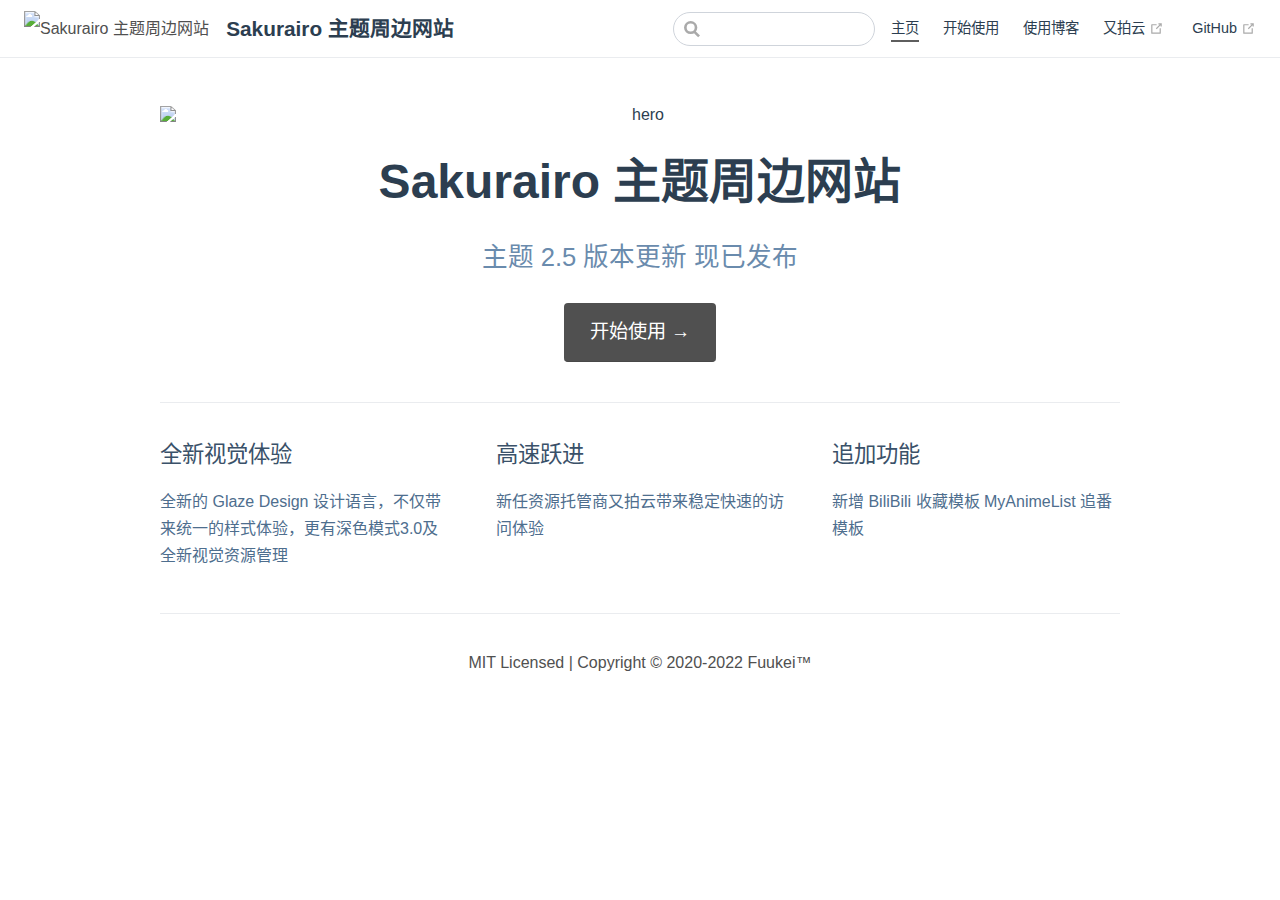
==== commit 898564ca: "更新WIKI内容" ====
--- a/index.html
+++ b/index.html
@@ -5,33 +5,29 @@
     <meta name="viewport" content="width=device-width,initial-scale=1">
     <title>Sakurairo 主题周边网站</title>
     <meta name="generator" content="VuePress 1.8.0">
-    <link rel="icon" href="https://cdn.maho.cc/wiki/ico20210729-llq.png">
+    <link rel="icon" href="https://s.nmxc.ltd/sakurairo_wiki/icon.png">
     <link rel="manifest" href="/manifest.json">
     <link rel="apple-touch-icon" href="/img/novel.png">
-    <link rel="mask-icon" href="https://cdn.maho.cc/wiki/ico20210729-llq.png" color="#5596ff">
-    <meta name="description" content="主题版本更新 漂流 Hyouryu 现已发布">
+    <link rel="mask-icon" href="https://s.nmxc.ltd/sakurairo_wiki/icon.png" color="#5596ff">
+    <meta name="description" content="主题 2.5 版本更新 现已发布">
     <meta name="theme-color" content="#5596ff">
     <meta name="apple-mobile-web-app-capable" content="yes">
     <meta name="apple-mobile-web-app-status-bar-style" content="black">
-    <meta name="msapplication-TileImage" content="https://cdn.maho.cc/wiki/ico20210729-llq.png">
+    <meta name="msapplication-TileImage" content="https://s.nmxc.ltd/sakurairo_wiki/icon.png">
     <meta name="msapplication-TileColor" content="#5596ff">
     
-    <link rel="preload" href="/assets/css/0.styles.48266c77.css" as="style"><link rel="preload" href="/assets/js/app.75cc211e.js" as="script"><link rel="preload" href="/assets/js/3.8e6f5365.js" as="script"><link rel="preload" href="/assets/js/12.c75064f1.js" as="script"><link rel="preload" href="/assets/js/6.52c8b565.js" as="script"><link rel="prefetch" href="/assets/js/10.f6595224.js"><link rel="prefetch" href="/assets/js/11.377eaa22.js"><link rel="prefetch" href="/assets/js/13.c23d9012.js"><link rel="prefetch" href="/assets/js/14.33ce3230.js"><link rel="prefetch" href="/assets/js/15.9a141626.js"><link rel="prefetch" href="/assets/js/16.2a019961.js"><link rel="prefetch" href="/assets/js/17.825b6a0c.js"><link rel="prefetch" href="/assets/js/18.ac1d9d89.js"><link rel="prefetch" href="/assets/js/19.73d2e05f.js"><link rel="prefetch" href="/assets/js/20.7f89054f.js"><link rel="prefetch" href="/assets/js/21.5a9c0659.js"><link rel="prefetch" href="/assets/js/22.ed46af67.js"><link rel="prefetch" href="/assets/js/4.59be25ad.js"><link rel="prefetch" href="/assets/js/5.2590636f.js"><link rel="prefetch" href="/assets/js/7.4f3910d8.js"><link rel="prefetch" href="/assets/js/8.bac3baf7.js"><link rel="prefetch" href="/assets/js/9.47377419.js"><link rel="prefetch" href="/assets/js/vendors~docsearch.662ea70f.js">
-    <link rel="stylesheet" href="/assets/css/0.styles.48266c77.css">
+    <link rel="preload" href="/assets/css/0.styles.0e4905d9.css" as="style"><link rel="preload" href="/assets/js/app.fc00521c.js" as="script"><link rel="preload" href="/assets/js/3.3cdb5182.js" as="script"><link rel="preload" href="/assets/js/12.b17cfd3f.js" as="script"><link rel="preload" href="/assets/js/6.2174eebb.js" as="script"><link rel="prefetch" href="/assets/js/10.c3469428.js"><link rel="prefetch" href="/assets/js/11.fa3340f7.js"><link rel="prefetch" href="/assets/js/13.8c96b18f.js"><link rel="prefetch" href="/assets/js/14.9fa4fcb6.js"><link rel="prefetch" href="/assets/js/15.037c1b58.js"><link rel="prefetch" href="/assets/js/16.091c542c.js"><link rel="prefetch" href="/assets/js/17.ddabcef7.js"><link rel="prefetch" href="/assets/js/18.a3ff0512.js"><link rel="prefetch" href="/assets/js/19.5081d14a.js"><link rel="prefetch" href="/assets/js/20.24d04010.js"><link rel="prefetch" href="/assets/js/21.d7158df9.js"><link rel="prefetch" href="/assets/js/22.785da099.js"><link rel="prefetch" href="/assets/js/4.c2bc4666.js"><link rel="prefetch" href="/assets/js/5.8070ce57.js"><link rel="prefetch" href="/assets/js/7.c29613a6.js"><link rel="prefetch" href="/assets/js/8.a97210bd.js"><link rel="prefetch" href="/assets/js/9.b0ce26b7.js"><link rel="prefetch" href="/assets/js/vendors~docsearch.13c21034.js">
+    <link rel="stylesheet" href="/assets/css/0.styles.0e4905d9.css">
   </head>
   <body>
-    <div id="app" data-server-rendered="true"><div class="theme-container no-sidebar"><header class="navbar"><div class="sidebar-button"><svg xmlns="http://www.w3.org/2000/svg" aria-hidden="true" role="img" viewBox="0 0 448 512" class="icon"><path fill="currentColor" d="M436 124H12c-6.627 0-12-5.373-12-12V80c0-6.627 5.373-12 12-12h424c6.627 0 12 5.373 12 12v32c0 6.627-5.373 12-12 12zm0 160H12c-6.627 0-12-5.373-12-12v-32c0-6.627 5.373-12 12-12h424c6.627 0 12 5.373 12 12v32c0 6.627-5.373 12-12 12zm0 160H12c-6.627 0-12-5.373-12-12v-32c0-6.627 5.373-12 12-12h424c6.627 0 12 5.373 12 12v32c0 6.627-5.373 12-12 12z"></path></svg></div> <a href="/" aria-current="page" class="home-link router-link-exact-active router-link-active"><img src="https://cdn.maho.cc/wiki/ico20210729.png" alt="Sakurairo 主题周边网站" class="logo"> <span class="site-name can-hide">Sakurairo 主题周边网站</span></a> <div class="links"><form id="search-form" role="search" class="algolia-search-wrapper search-box"><input id="algolia-search-input" class="search-query"></form> <nav class="nav-links can-hide"><div class="nav-item"><a href="/" aria-current="page" class="nav-link router-link-exact-active router-link-active">
+    <div id="app" data-server-rendered="true"><div class="theme-container no-sidebar"><header class="navbar"><div class="sidebar-button"><svg xmlns="http://www.w3.org/2000/svg" aria-hidden="true" role="img" viewBox="0 0 448 512" class="icon"><path fill="currentColor" d="M436 124H12c-6.627 0-12-5.373-12-12V80c0-6.627 5.373-12 12-12h424c6.627 0 12 5.373 12 12v32c0 6.627-5.373 12-12 12zm0 160H12c-6.627 0-12-5.373-12-12v-32c0-6.627 5.373-12 12-12h424c6.627 0 12 5.373 12 12v32c0 6.627-5.373 12-12 12zm0 160H12c-6.627 0-12-5.373-12-12v-32c0-6.627 5.373-12 12-12h424c6.627 0 12 5.373 12 12v32c0 6.627-5.373 12-12 12z"></path></svg></div> <a href="/" aria-current="page" class="home-link router-link-exact-active router-link-active"><img src="https://s.nmxc.ltd/sakurairo_wiki/icon.png" alt="Sakurairo 主题周边网站" class="logo"> <span class="site-name can-hide">Sakurairo 主题周边网站</span></a> <div class="links"><form id="search-form" role="search" class="algolia-search-wrapper search-box"><input id="algolia-search-input" class="search-query"></form> <nav class="nav-links can-hide"><div class="nav-item"><a href="/" aria-current="page" class="nav-link router-link-exact-active router-link-active">
   主页
 </a></div><div class="nav-item"><a href="/guide/" class="nav-link">
   开始使用
 </a></div><div class="nav-item"><a href="/demo.html" class="nav-link">
   使用博客
-</a></div><div class="nav-item"><a href="/releases.html" class="nav-link">
-  更新日志
-</a></div><div class="nav-item"><a href="/sponsors.html" class="nav-link">
-  支持我们
-</a></div><div class="nav-item"><a href="https://fuukei.store/" target="_blank" rel="noopener noreferrer" class="nav-link external">
-  Fuukei商店
+</a></div><div class="nav-item"><a href="https://www.upyun.com/" target="_blank" rel="noopener noreferrer" class="nav-link external">
+  又拍云
   <span><svg xmlns="http://www.w3.org/2000/svg" aria-hidden="true" focusable="false" x="0px" y="0px" viewBox="0 0 100 100" width="15" height="15" class="icon outbound"><path fill="currentColor" d="M18.8,85.1h56l0,0c2.2,0,4-1.8,4-4v-32h-8v28h-48v-48h28v-8h-32l0,0c-2.2,0-4,1.8-4,4v56C14.8,83.3,16.6,85.1,18.8,85.1z"></path> <polygon fill="currentColor" points="45.7,48.7 51.3,54.3 77.2,28.5 77.2,37.2 85.2,37.2 85.2,14.9 62.8,14.9 62.8,22.9 71.5,22.9"></polygon></svg> <span class="sr-only">(opens new window)</span></span></a></div> <a href="https://github.com/mirai-mamori/Sakurairo" target="_blank" rel="noopener noreferrer" class="repo-link">
     GitHub
     <span><svg xmlns="http://www.w3.org/2000/svg" aria-hidden="true" focusable="false" x="0px" y="0px" viewBox="0 0 100 100" width="15" height="15" class="icon outbound"><path fill="currentColor" d="M18.8,85.1h56l0,0c2.2,0,4-1.8,4-4v-32h-8v28h-48v-48h28v-8h-32l0,0c-2.2,0-4,1.8-4,4v56C14.8,83.3,16.6,85.1,18.8,85.1z"></path> <polygon fill="currentColor" points="45.7,48.7 51.3,54.3 77.2,28.5 77.2,37.2 85.2,37.2 85.2,14.9 62.8,14.9 62.8,22.9 71.5,22.9"></polygon></svg> <span class="sr-only">(opens new window)</span></span></a></nav></div></header> <div class="sidebar-mask"></div> <aside class="sidebar"><nav class="nav-links"><div class="nav-item"><a href="/" aria-current="page" class="nav-link router-link-exact-active router-link-active">
@@ -40,21 +36,17 @@
   开始使用
 </a></div><div class="nav-item"><a href="/demo.html" class="nav-link">
   使用博客
-</a></div><div class="nav-item"><a href="/releases.html" class="nav-link">
-  更新日志
-</a></div><div class="nav-item"><a href="/sponsors.html" class="nav-link">
-  支持我们
-</a></div><div class="nav-item"><a href="https://fuukei.store/" target="_blank" rel="noopener noreferrer" class="nav-link external">
-  Fuukei商店
+</a></div><div class="nav-item"><a href="https://www.upyun.com/" target="_blank" rel="noopener noreferrer" class="nav-link external">
+  又拍云
   <span><svg xmlns="http://www.w3.org/2000/svg" aria-hidden="true" focusable="false" x="0px" y="0px" viewBox="0 0 100 100" width="15" height="15" class="icon outbound"><path fill="currentColor" d="M18.8,85.1h56l0,0c2.2,0,4-1.8,4-4v-32h-8v28h-48v-48h28v-8h-32l0,0c-2.2,0-4,1.8-4,4v56C14.8,83.3,16.6,85.1,18.8,85.1z"></path> <polygon fill="currentColor" points="45.7,48.7 51.3,54.3 77.2,28.5 77.2,37.2 85.2,37.2 85.2,14.9 62.8,14.9 62.8,22.9 71.5,22.9"></polygon></svg> <span class="sr-only">(opens new window)</span></span></a></div> <a href="https://github.com/mirai-mamori/Sakurairo" target="_blank" rel="noopener noreferrer" class="repo-link">
     GitHub
-    <span><svg xmlns="http://www.w3.org/2000/svg" aria-hidden="true" focusable="false" x="0px" y="0px" viewBox="0 0 100 100" width="15" height="15" class="icon outbound"><path fill="currentColor" d="M18.8,85.1h56l0,0c2.2,0,4-1.8,4-4v-32h-8v28h-48v-48h28v-8h-32l0,0c-2.2,0-4,1.8-4,4v56C14.8,83.3,16.6,85.1,18.8,85.1z"></path> <polygon fill="currentColor" points="45.7,48.7 51.3,54.3 77.2,28.5 77.2,37.2 85.2,37.2 85.2,14.9 62.8,14.9 62.8,22.9 71.5,22.9"></polygon></svg> <span class="sr-only">(opens new window)</span></span></a></nav>  <ul class="sidebar-links"><li><a href="/guide/" class="sidebar-link">安装</a></li><li><a href="/guide/about.html" class="sidebar-link">配置</a></li><li><a href="/guide/feedback.html" class="sidebar-link">反馈</a></li><li><a href="/releases.html" class="sidebar-link">更新日志</a></li></ul> </aside> <main aria-labelledby="main-title" class="home"><header class="hero"><img src="https://cdn.maho.cc/wiki/ico20210729.png" alt="hero"> <h1 id="main-title">
+    <span><svg xmlns="http://www.w3.org/2000/svg" aria-hidden="true" focusable="false" x="0px" y="0px" viewBox="0 0 100 100" width="15" height="15" class="icon outbound"><path fill="currentColor" d="M18.8,85.1h56l0,0c2.2,0,4-1.8,4-4v-32h-8v28h-48v-48h28v-8h-32l0,0c-2.2,0-4,1.8-4,4v56C14.8,83.3,16.6,85.1,18.8,85.1z"></path> <polygon fill="currentColor" points="45.7,48.7 51.3,54.3 77.2,28.5 77.2,37.2 85.2,37.2 85.2,14.9 62.8,14.9 62.8,22.9 71.5,22.9"></polygon></svg> <span class="sr-only">(opens new window)</span></span></a></nav>  <ul class="sidebar-links"><li><a href="/guide/" class="sidebar-link">安装</a></li><li><a href="/guide/about.html" class="sidebar-link">配置</a></li><li><a href="/guide/feedback.html" class="sidebar-link">反馈</a></li><li><a href="/releases.html" class="sidebar-link">更新日志</a></li></ul> </aside> <main aria-labelledby="main-title" class="home"><header class="hero"><img src="https://s.nmxc.ltd/sakurairo_wiki/icon.png" alt="hero"> <h1 id="main-title">
       Sakurairo 主题周边网站
     </h1> <p class="description">
-      主题版本更新 漂流 Hyouryu 现已发布
+      主题 2.5 版本更新 现已发布
     </p> <p class="action"><a href="/guide/" class="nav-link action-button">
   开始使用 →
-</a></p></header> <div class="features"><div class="feature"><h2>多语言支持</h2> <p>目前提供简体中文、英语（繁体中文/日本语将在后续版本中实装）</p></div><div class="feature"><h2>自定义度再加强</h2> <p>一言、页尾附加代码、可视化设置，帮助你更好的自定义你的主题</p></div><div class="feature"><h2>全面进化主题体验</h2> <p>新增追剧模板、优化移动端体验、增强的深色模式，有超过100+处优化改进，主题体验再一次得到加强。</p></div></div> <div class="theme-default-content custom content__default"><hr> <footer style="text-align:center;padding:2rem;color:#505050;"><a href="https://github.com/mirai-mamori/Sakurairo" target="_blank">MIT Licensed</a> | Copyright © 2020-2021 <a href="https://github.com/Fuukei/" target="_blank">Fuukei</a></footer></div> <!----></main></div><div class="global-ui"><!----><!----></div></div>
-    <script src="/assets/js/app.75cc211e.js" defer></script><script src="/assets/js/3.8e6f5365.js" defer></script><script src="/assets/js/12.c75064f1.js" defer></script><script src="/assets/js/6.52c8b565.js" defer></script>
+</a></p></header> <div class="features"><div class="feature"><h2>全新视觉体验</h2> <p>全新的 Glaze Design 设计语言，不仅带来统一的样式体验，更有深色模式3.0及全新视觉资源管理</p></div><div class="feature"><h2>高速跃进</h2> <p>新任资源托管商又拍云带来稳定快速的访问体验</p></div><div class="feature"><h2>追加功能</h2> <p>新增 BiliBili 收藏模板 MyAnimeList 追番模板</p></div></div> <div class="theme-default-content custom content__default"><hr> <footer style="text-align:center;padding:2rem;color:#505050;"><a href="https://github.com/mirai-mamori/Sakurairo" target="_blank">MIT Licensed</a> | Copyright © 2020-2022 <a href="https://github.com/Fuukei/" target="_blank">Fuukei™</a></footer></div> <!----></main></div><div class="global-ui"><!----><!----></div></div>
+    <script src="/assets/js/app.fc00521c.js" defer></script><script src="/assets/js/3.3cdb5182.js" defer></script><script src="/assets/js/12.b17cfd3f.js" defer></script><script src="/assets/js/6.2174eebb.js" defer></script>
   </body>
 </html>
--- a/assets/css/0.styles.0e4905d9.css
+++ b/assets/css/0.styles.0e4905d9.css
@@ -0,0 +1 @@
+code[class*=language-],pre[class*=language-]{color:#ccc;background:none;font-family:Consolas,Monaco,Andale Mono,Ubuntu Mono,monospace;font-size:1em;text-align:left;white-space:pre;word-spacing:normal;word-break:normal;word-wrap:normal;line-height:1.5;-moz-tab-size:4;-o-tab-size:4;tab-size:4;-webkit-hyphens:none;-ms-hyphens:none;hyphens:none}pre[class*=language-]{padding:1em;margin:.5em 0;overflow:auto}:not(pre)>code[class*=language-],pre[class*=language-]{background:#2d2d2d}:not(pre)>code[class*=language-]{padding:.1em;border-radius:.3em;white-space:normal}.token.block-comment,.token.cdata,.token.comment,.token.doctype,.token.prolog{color:#999}.token.punctuation{color:#ccc}.token.attr-name,.token.deleted,.token.namespace,.token.tag{color:#e2777a}.token.function-name{color:#6196cc}.token.boolean,.token.function,.token.number{color:#f08d49}.token.class-name,.token.constant,.token.property,.token.symbol{color:#f8c555}.token.atrule,.token.builtin,.token.important,.token.keyword,.token.selector{color:#cc99cd}.token.attr-value,.token.char,.token.regex,.token.string,.token.variable{color:#7ec699}.token.entity,.token.operator,.token.url{color:#67cdcc}.token.bold,.token.important{font-weight:700}.token.italic{font-style:italic}.token.entity{cursor:help}.token.inserted{color:green}.theme-default-content code{color:#476582;padding:.25rem .5rem;margin:0;font-size:.85em;background-color:rgba(27,31,35,.05);border-radius:3px}.theme-default-content code .token.deleted{color:#ec5975}.theme-default-content code .token.inserted{color:#505050}.theme-default-content pre,.theme-default-content pre[class*=language-]{line-height:1.4;padding:1.25rem 1.5rem;margin:.85rem 0;background-color:#282c34;border-radius:6px;overflow:auto}.theme-default-content pre[class*=language-] code,.theme-default-content pre code{color:#fff;padding:0;background-color:transparent;border-radius:0}div[class*=language-]{position:relative;background-color:#282c34;border-radius:6px}div[class*=language-] .highlight-lines{-webkit-user-select:none;-ms-user-select:none;user-select:none;padding-top:1.3rem;position:absolute;top:0;left:0;width:100%;line-height:1.4}div[class*=language-] .highlight-lines .highlighted{background-color:rgba(0,0,0,.66)}div[class*=language-] pre,div[class*=language-] pre[class*=language-]{background:transparent;position:relative;z-index:1}div[class*=language-]:before{position:absolute;z-index:3;top:.8em;right:1em;font-size:.75rem;color:hsla(0,0%,100%,.4)}div[class*=language-]:not(.line-numbers-mode) .line-numbers-wrapper{display:none}div[class*=language-].line-numbers-mode .highlight-lines .highlighted{position:relative}div[class*=language-].line-numbers-mode .highlight-lines .highlighted:before{content:" ";position:absolute;z-index:3;left:0;top:0;display:block;width:3.5rem;height:100%;background-color:rgba(0,0,0,.66)}div[class*=language-].line-numbers-mode pre{padding-left:4.5rem;vertical-align:middle}div[class*=language-].line-numbers-mode .line-numbers-wrapper{position:absolute;top:0;width:3.5rem;text-align:center;color:hsla(0,0%,100%,.3);padding:1.25rem 0;line-height:1.4}div[class*=language-].line-numbers-mode .line-numbers-wrapper br{-webkit-user-select:none;-ms-user-select:none;user-select:none}div[class*=language-].line-numbers-mode .line-numbers-wrapper .line-number{position:relative;z-index:4;-webkit-user-select:none;-ms-user-select:none;user-select:none;font-size:.85em}div[class*=language-].line-numbers-mode:after{content:"";position:absolute;z-index:2;top:0;left:0;width:3.5rem;height:100%;border-radius:6px 0 0 6px;border-right:1px solid rgba(0,0,0,.66);background-color:#282c34}div[class~=language-js]:before{content:"js"}div[class~=language-ts]:before{content:"ts"}div[class~=language-html]:before{content:"html"}div[class~=language-md]:before{content:"md"}div[class~=language-vue]:before{content:"vue"}div[class~=language-css]:before{content:"css"}div[class~=language-sass]:before{content:"sass"}div[class~=language-scss]:before{content:"scss"}div[class~=language-less]:before{content:"less"}div[class~=language-stylus]:before{content:"stylus"}div[class~=language-go]:before{content:"go"}div[class~=language-java]:before{content:"java"}div[class~=language-c]:before{content:"c"}div[class~=language-sh]:before{content:"sh"}div[class~=language-yaml]:before{content:"yaml"}div[class~=language-py]:before{content:"py"}div[class~=language-docker]:before{content:"docker"}div[class~=language-dockerfile]:before{content:"dockerfile"}div[class~=language-makefile]:before{content:"makefile"}div[class~=language-javascript]:before{content:"js"}div[class~=language-typescript]:before{content:"ts"}div[class~=language-markup]:before{content:"html"}div[class~=language-markdown]:before{content:"md"}div[class~=language-json]:before{content:"json"}div[class~=language-ruby]:before{content:"rb"}div[class~=language-python]:before{content:"py"}div[class~=language-bash]:before{content:"sh"}div[class~=language-php]:before{content:"php"}.custom-block .custom-block-title{font-weight:600;margin-bottom:-.4rem}.custom-block.danger,.custom-block.tip,.custom-block.warning{padding:.1rem 1.5rem;border-left-width:.5rem;border-left-style:solid;margin:1rem 0}.custom-block.tip{background-color:#f3f5f7;border-color:#42b983}.custom-block.warning{background-color:rgba(255,229,100,.3);border-color:#e7c000;color:#6b5900}.custom-block.warning .custom-block-title{color:#b29400}.custom-block.warning a{color:#2c3e50}.custom-block.danger{background-color:#ffe6e6;border-color:#c00;color:#4d0000}.custom-block.danger .custom-block-title{color:#900}.custom-block.danger a{color:#2c3e50}.custom-block.details{display:block;position:relative;border-radius:2px;margin:1.6em 0;padding:1.6em;background-color:#eee}.custom-block.details h4{margin-top:0}.custom-block.details figure:last-child,.custom-block.details p:last-child{margin-bottom:0;padding-bottom:0}.custom-block.details summary{outline:none;cursor:pointer}.arrow{display:inline-block;width:0;height:0}.arrow.up{border-bottom:6px solid #ccc}.arrow.down,.arrow.up{border-left:4px solid transparent;border-right:4px solid transparent}.arrow.down{border-top:6px solid #ccc}.arrow.right{border-left:6px solid #ccc}.arrow.left,.arrow.right{border-top:4px solid transparent;border-bottom:4px solid transparent}.arrow.left{border-right:6px solid #ccc}.theme-default-content:not(.custom){max-width:740px;margin:0 auto;padding:2rem 2.5rem}@media (max-width:959px){.theme-default-content:not(.custom){padding:2rem}}@media (max-width:419px){.theme-default-content:not(.custom){padding:1.5rem}}.table-of-contents .badge{vertical-align:middle}body,html{padding:0;margin:0;background-color:#fff}body{font-family:-apple-system,BlinkMacSystemFont,Segoe UI,Roboto,Oxygen,Ubuntu,Cantarell,Fira Sans,Droid Sans,Helvetica Neue,sans-serif;-webkit-font-smoothing:antialiased;-moz-osx-font-smoothing:grayscale;font-size:16px;color:#2c3e50}.page{padding-left:20rem}.navbar{z-index:20;right:0;height:3.6rem;background-color:#fff;box-sizing:border-box;border-bottom:1px solid #eaecef}.navbar,.sidebar-mask{position:fixed;top:0;left:0}.sidebar-mask{z-index:9;width:100vw;height:100vh;display:none}.sidebar{font-size:16px;background-color:#fff;width:20rem;position:fixed;z-index:10;margin:0;top:3.6rem;left:0;bottom:0;box-sizing:border-box;border-right:1px solid #eaecef;overflow-y:auto}.theme-default-content:not(.custom)>:first-child{margin-top:3.6rem}.theme-default-content:not(.custom) a:hover{text-decoration:underline}.theme-default-content:not(.custom) p.demo{padding:1rem 1.5rem;border:1px solid #ddd;border-radius:4px}.theme-default-content:not(.custom) img{max-width:100%}.theme-default-content.custom{padding:0;margin:0}.theme-default-content.custom img{max-width:100%}a{font-weight:500;text-decoration:none}a,p a code{color:#505050}p a code{font-weight:400}kbd{background:#eee;border:.15rem solid #ddd;border-bottom:.25rem solid #ddd;border-radius:.15rem;padding:0 .15em}blockquote{font-size:1rem;color:#999;border-left:.2rem solid #dfe2e5;margin:1rem 0;padding:.25rem 0 .25rem 1rem}blockquote>p{margin:0}ol,ul{padding-left:1.2em}strong{font-weight:600}h1,h2,h3,h4,h5,h6{font-weight:600;line-height:1.25}.theme-default-content:not(.custom)>h1,.theme-default-content:not(.custom)>h2,.theme-default-content:not(.custom)>h3,.theme-default-content:not(.custom)>h4,.theme-default-content:not(.custom)>h5,.theme-default-content:not(.custom)>h6{margin-top:-3.1rem;padding-top:4.6rem;margin-bottom:0}.theme-default-content:not(.custom)>h1:first-child,.theme-default-content:not(.custom)>h2:first-child,.theme-default-content:not(.custom)>h3:first-child,.theme-default-content:not(.custom)>h4:first-child,.theme-default-content:not(.custom)>h5:first-child,.theme-default-content:not(.custom)>h6:first-child{margin-top:-1.5rem;margin-bottom:1rem}.theme-default-content:not(.custom)>h1:first-child+.custom-block,.theme-default-content:not(.custom)>h1:first-child+p,.theme-default-content:not(.custom)>h1:first-child+pre,.theme-default-content:not(.custom)>h2:first-child+.custom-block,.theme-default-content:not(.custom)>h2:first-child+p,.theme-default-content:not(.custom)>h2:first-child+pre,.theme-default-content:not(.custom)>h3:first-child+.custom-block,.theme-default-content:not(.custom)>h3:first-child+p,.theme-default-content:not(.custom)>h3:first-child+pre,.theme-default-content:not(.custom)>h4:first-child+.custom-block,.theme-default-content:not(.custom)>h4:first-child+p,.theme-default-content:not(.custom)>h4:first-child+pre,.theme-default-content:not(.custom)>h5:first-child+.custom-block,.theme-default-content:not(.custom)>h5:first-child+p,.theme-default-content:not(.custom)>h5:first-child+pre,.theme-default-content:not(.custom)>h6:first-child+.custom-block,.theme-default-content:not(.custom)>h6:first-child+p,.theme-default-content:not(.custom)>h6:first-child+pre{margin-top:2rem}h1:focus .header-anchor,h1:hover .header-anchor,h2:focus .header-anchor,h2:hover .header-anchor,h3:focus .header-anchor,h3:hover .header-anchor,h4:focus .header-anchor,h4:hover .header-anchor,h5:focus .header-anchor,h5:hover .header-anchor,h6:focus .header-anchor,h6:hover .header-anchor{opacity:1}h1{font-size:2.2rem}h2{font-size:1.65rem;padding-bottom:.3rem;border-bottom:1px solid #eaecef}h3{font-size:1.35rem}a.header-anchor{font-size:.85em;float:left;margin-left:-.87em;padding-right:.23em;margin-top:.125em;opacity:0}a.header-anchor:focus,a.header-anchor:hover{text-decoration:none}.line-number,code,kbd{font-family:source-code-pro,Menlo,Monaco,Consolas,Courier New,monospace}ol,p,ul{line-height:1.7}hr{border:0;border-top:1px solid #eaecef}table{border-collapse:collapse;margin:1rem 0;display:block;overflow-x:auto}tr{border-top:1px solid #dfe2e5}tr:nth-child(2n){background-color:#f6f8fa}td,th{border:1px solid #dfe2e5;padding:.6em 1em}.theme-container.sidebar-open .sidebar-mask{display:block}.theme-container.no-navbar .theme-default-content:not(.custom)>h1,.theme-container.no-navbar h2,.theme-container.no-navbar h3,.theme-container.no-navbar h4,.theme-container.no-navbar h5,.theme-container.no-navbar h6{margin-top:1.5rem;padding-top:0}.theme-container.no-navbar .sidebar{top:0}@media (min-width:720px){.theme-container.no-sidebar .sidebar{display:none}.theme-container.no-sidebar .page{padding-left:0}}@media (max-width:959px){.sidebar{font-size:15px;width:16.4rem}.page{padding-left:16.4rem}}@media (max-width:719px){.sidebar{top:0;padding-top:3.6rem;transform:translateX(-100%);transition:transform .2s ease}.page{padding-left:0}.theme-container.sidebar-open .sidebar{transform:translateX(0)}.theme-container.no-navbar .sidebar{padding-top:0}}@media (max-width:419px){h1{font-size:1.9rem}.theme-default-content div[class*=language-]{margin:.85rem -1.5rem;border-radius:0}}.theme-container.demo-site .page-edit,.theme-container.demo-site .theme-default-content.content__default{max-width:1000px}::-webkit-scrollbar{width:6px!important}::-webkit-scrollbar-thumb{background-color:#bbb!important;background-clip:padding-box!important;border-radius:10em!important}::-webkit-scrollbar-track-piece{background-color:transparent!important;border-radius:0!important}::-webkit-scrollbar-thumb:hover{background-color:#505050!important}html{scroll-behavior:smooth}.go-to-top[data-v-5fd4ef0c]{cursor:pointer;position:fixed;bottom:2rem;right:2.5rem;width:2rem;color:#505050;z-index:1}.go-to-top[data-v-5fd4ef0c]:hover{color:#858585}@media (max-width:959px){.go-to-top[data-v-5fd4ef0c]{display:none}}.fade-enter-active[data-v-5fd4ef0c],.fade-leave-active[data-v-5fd4ef0c]{transition:opacity .3s}.fade-enter[data-v-5fd4ef0c],.fade-leave-to[data-v-5fd4ef0c]{opacity:0}#nprogress{pointer-events:none}#nprogress .bar{background:#505050;position:fixed;z-index:1031;top:0;left:0;width:100%;height:2px}#nprogress .peg{display:block;position:absolute;right:0;width:100px;height:100%;box-shadow:0 0 10px #505050,0 0 5px #505050;opacity:1;transform:rotate(3deg) translateY(-4px)}#nprogress .spinner{display:block;position:fixed;z-index:1031;top:15px;right:15px}#nprogress .spinner-icon{width:18px;height:18px;box-sizing:border-box;border-color:#505050 transparent transparent #505050;border-style:solid;border-width:2px;border-radius:50%;-webkit-animation:nprogress-spinner .4s linear infinite;animation:nprogress-spinner .4s linear infinite}.nprogress-custom-parent{overflow:hidden;position:relative}.nprogress-custom-parent #nprogress .bar,.nprogress-custom-parent #nprogress .spinner{position:absolute}@-webkit-keyframes nprogress-spinner{0%{transform:rotate(0deg)}to{transform:rotate(1turn)}}@keyframes nprogress-spinner{0%{transform:rotate(0deg)}to{transform:rotate(1turn)}}.icon.outbound{color:#aaa;display:inline-block;vertical-align:middle;position:relative;top:-1px}.sr-only{position:absolute;width:1px;height:1px;padding:0;margin:-1px;overflow:hidden;clip:rect(0,0,0,0);white-space:nowrap;border-width:0}.home{padding:3.6rem 2rem 0;max-width:960px;margin:0 auto;display:block}.home .hero{text-align:center}.home .hero img{max-width:100%;max-height:280px;display:block;margin:3rem auto 1.5rem}.home .hero h1{font-size:3rem}.home .hero .action,.home .hero .description,.home .hero h1{margin:1.8rem auto}.home .hero .description{max-width:35rem;font-size:1.6rem;line-height:1.3;color:#6a8bad}.home .hero .action-button{display:inline-block;font-size:1.2rem;color:#fff;background-color:#505050;padding:.8rem 1.6rem;border-radius:4px;transition:background-color .1s ease;box-sizing:border-box;border-bottom:1px solid #484848}.home .hero .action-button:hover{background-color:#626262}.home .features{border-top:1px solid #eaecef;padding:1.2rem 0;margin-top:2.5rem;display:flex;flex-wrap:wrap;align-items:flex-start;align-content:stretch;justify-content:space-between}.home .feature{flex-grow:1;flex-basis:30%;max-width:30%}.home .feature h2{font-size:1.4rem;font-weight:500;border-bottom:none;padding-bottom:0;color:#3a5169}.home .feature p{color:#4e6e8e}.home .footer{padding:2.5rem;border-top:1px solid #eaecef;text-align:center;color:#4e6e8e}@media (max-width:719px){.home .features{flex-direction:column}.home .feature{max-width:100%;padding:0 2.5rem}}@media (max-width:419px){.home{padding-left:1.5rem;padding-right:1.5rem}.home .hero img{max-height:210px;margin:2rem auto 1.2rem}.home .hero h1{font-size:2rem}.home .hero .action,.home .hero .description,.home .hero h1{margin:1.2rem auto}.home .hero .description{font-size:1.2rem}.home .hero .action-button{font-size:1rem;padding:.6rem 1.2rem}.home .feature h2{font-size:1.25rem}}.algolia-search-wrapper>span{vertical-align:middle}.algolia-search-wrapper .algolia-autocomplete{line-height:normal}.algolia-search-wrapper .algolia-autocomplete .ds-dropdown-menu{background-color:#fff;border:1px solid #999;border-radius:4px;font-size:16px;margin:6px 0 0;padding:4px;text-align:left}.algolia-search-wrapper .algolia-autocomplete .ds-dropdown-menu:before{border-color:#999}.algolia-search-wrapper .algolia-autocomplete .ds-dropdown-menu [class*=ds-dataset-]{border:none;padding:0}.algolia-search-wrapper .algolia-autocomplete .ds-dropdown-menu .ds-suggestions{margin-top:0}.algolia-search-wrapper .algolia-autocomplete .ds-dropdown-menu .ds-suggestion{border-bottom:1px solid #eaecef}.algolia-search-wrapper .algolia-autocomplete .algolia-docsearch-suggestion--highlight{color:#2c815b}.algolia-search-wrapper .algolia-autocomplete .algolia-docsearch-suggestion{border-color:#eaecef;padding:0}.algolia-search-wrapper .algolia-autocomplete .algolia-docsearch-suggestion .algolia-docsearch-suggestion--category-header{padding:5px 10px;margin-top:0;background:#505050;color:#fff;font-weight:600}.algolia-search-wrapper .algolia-autocomplete .algolia-docsearch-suggestion .algolia-docsearch-suggestion--category-header .algolia-docsearch-suggestion--highlight{background:hsla(0,0%,100%,.6)}.algolia-search-wrapper .algolia-autocomplete .algolia-docsearch-suggestion .algolia-docsearch-suggestion--wrapper{padding:0}.algolia-search-wrapper .algolia-autocomplete .algolia-docsearch-suggestion .algolia-docsearch-suggestion--title{font-weight:600;margin-bottom:0;color:#2c3e50}.algolia-search-wrapper .algolia-autocomplete .algolia-docsearch-suggestion .algolia-docsearch-suggestion--subcategory-column{vertical-align:top;padding:5px 7px 5px 5px;border-color:#eaecef;background:#f1f3f5}.algolia-search-wrapper .algolia-autocomplete .algolia-docsearch-suggestion .algolia-docsearch-suggestion--subcategory-column:after{display:none}.algolia-search-wrapper .algolia-autocomplete .algolia-docsearch-suggestion .algolia-docsearch-suggestion--subcategory-column-text{color:#555}.algolia-search-wrapper .algolia-autocomplete .algolia-docsearch-footer{border-color:#eaecef}.algolia-search-wrapper .algolia-autocomplete .ds-cursor .algolia-docsearch-suggestion--content{background-color:#e7edf3!important;color:#2c3e50}@media (min-width:719px){.algolia-search-wrapper .algolia-autocomplete .algolia-docsearch-suggestion .algolia-docsearch-suggestion--subcategory-column{float:none;width:150px;min-width:150px;display:table-cell}.algolia-search-wrapper .algolia-autocomplete .algolia-docsearch-suggestion .algolia-docsearch-suggestion--content{float:none;display:table-cell;width:100%;vertical-align:top}.algolia-search-wrapper .algolia-autocomplete .algolia-docsearch-suggestion .ds-dropdown-menu{min-width:515px!important}}@media (max-width:719px){.algolia-search-wrapper .ds-dropdown-menu{min-width:calc(100vw - 4rem)!important;max-width:calc(100vw - 4rem)!important}.algolia-search-wrapper .algolia-docsearch-suggestion--wrapper{padding:5px 7px 5px 5px!important}.algolia-search-wrapper .algolia-docsearch-suggestion--subcategory-column{padding:0!important;background:#fff!important}.algolia-search-wrapper .algolia-docsearch-suggestion--subcategory-column-text:after{content:" > ";font-size:10px;line-height:14.4px;display:inline-block;width:5px;margin:-3px 3px 0;vertical-align:middle}}.search-box{display:inline-block;position:relative;margin-right:1rem}.search-box input{cursor:text;width:10rem;height:2rem;color:#4e6e8e;display:inline-block;border:1px solid #cfd4db;border-radius:2rem;font-size:.9rem;line-height:2rem;padding:0 .5rem 0 2rem;outline:none;transition:all .2s ease;background:#fff url(/assets/img/search.83621669.svg) .6rem .5rem no-repeat;background-size:1rem}.search-box input:focus{cursor:auto;border-color:#505050}.search-box .suggestions{background:#fff;width:20rem;position:absolute;top:2rem;border:1px solid #cfd4db;border-radius:6px;padding:.4rem;list-style-type:none}.search-box .suggestions.align-right{right:0}.search-box .suggestion{line-height:1.4;padding:.4rem .6rem;border-radius:4px;cursor:pointer}.search-box .suggestion a{white-space:normal;color:#5d82a6}.search-box .suggestion a .page-title{font-weight:600}.search-box .suggestion a .header{font-size:.9em;margin-left:.25em}.search-box .suggestion.focused{background-color:#f3f4f5}.search-box .suggestion.focused a{color:#505050}@media (max-width:959px){.search-box input{cursor:pointer;width:0;border-color:transparent;position:relative}.search-box input:focus{cursor:text;left:0;width:10rem}}@media (-ms-high-contrast:none){.search-box input{height:2rem}}@media (max-width:959px) and (min-width:719px){.search-box .suggestions{left:0}}@media (max-width:719px){.search-box{margin-right:0}.search-box input{left:1rem}.search-box .suggestions{right:0}}@media (max-width:419px){.search-box .suggestions{width:calc(100vw - 4rem)}.search-box input:focus{width:8rem}}.sidebar-button{cursor:pointer;display:none;width:1.25rem;height:1.25rem;position:absolute;padding:.6rem;top:.6rem;left:1rem}.sidebar-button .icon{display:block;width:1.25rem;height:1.25rem}@media (max-width:719px){.sidebar-button{display:block}}.dropdown-enter,.dropdown-leave-to{height:0!important}.dropdown-wrapper{cursor:pointer}.dropdown-wrapper .dropdown-title,.dropdown-wrapper .mobile-dropdown-title{display:block;font-size:.9rem;font-family:inherit;cursor:inherit;padding:inherit;line-height:1.4rem;background:transparent;border:none;font-weight:500;color:#2c3e50}.dropdown-wrapper .dropdown-title:hover,.dropdown-wrapper .mobile-dropdown-title:hover{border-color:transparent}.dropdown-wrapper .dropdown-title .arrow,.dropdown-wrapper .mobile-dropdown-title .arrow{vertical-align:middle;margin-top:-1px;margin-left:.4rem}.dropdown-wrapper .mobile-dropdown-title{display:none;font-weight:600}.dropdown-wrapper .mobile-dropdown-title font-size inherit:hover{color:#505050}.dropdown-wrapper .nav-dropdown .dropdown-item{color:inherit;line-height:1.7rem}.dropdown-wrapper .nav-dropdown .dropdown-item h4{margin:.45rem 0 0;border-top:1px solid #eee;padding:1rem 1.5rem .45rem 1.25rem}.dropdown-wrapper .nav-dropdown .dropdown-item .dropdown-subitem-wrapper{padding:0;list-style:none}.dropdown-wrapper .nav-dropdown .dropdown-item .dropdown-subitem-wrapper .dropdown-subitem{font-size:.9em}.dropdown-wrapper .nav-dropdown .dropdown-item a{display:block;line-height:1.7rem;position:relative;border-bottom:none;font-weight:400;margin-bottom:0;padding:0 1.5rem 0 1.25rem}.dropdown-wrapper .nav-dropdown .dropdown-item a.router-link-active,.dropdown-wrapper .nav-dropdown .dropdown-item a:hover{color:#505050}.dropdown-wrapper .nav-dropdown .dropdown-item a.router-link-active:after{content:"";width:0;height:0;border-left:5px solid #505050;border-top:3px solid transparent;border-bottom:3px solid transparent;position:absolute;top:calc(50% - 2px);left:9px}.dropdown-wrapper .nav-dropdown .dropdown-item:first-child h4{margin-top:0;padding-top:0;border-top:0}@media (max-width:719px){.dropdown-wrapper.open .dropdown-title{margin-bottom:.5rem}.dropdown-wrapper .dropdown-title{display:none}.dropdown-wrapper .mobile-dropdown-title{display:block}.dropdown-wrapper .nav-dropdown{transition:height .1s ease-out;overflow:hidden}.dropdown-wrapper .nav-dropdown .dropdown-item h4{border-top:0;margin-top:0;padding-top:0}.dropdown-wrapper .nav-dropdown .dropdown-item>a,.dropdown-wrapper .nav-dropdown .dropdown-item h4{font-size:15px;line-height:2rem}.dropdown-wrapper .nav-dropdown .dropdown-item .dropdown-subitem{font-size:14px;padding-left:1rem}}@media (min-width:719px){.dropdown-wrapper{height:1.8rem}.dropdown-wrapper.open .nav-dropdown,.dropdown-wrapper:hover .nav-dropdown{display:block!important}.dropdown-wrapper.open:blur{display:none}.dropdown-wrapper .nav-dropdown{display:none;height:auto!important;box-sizing:border-box;max-height:calc(100vh - 2.7rem);overflow-y:auto;position:absolute;top:100%;right:0;background-color:#fff;padding:.6rem 0;border:1px solid;border-color:#ddd #ddd #ccc;text-align:left;border-radius:.25rem;white-space:nowrap;margin:0}}.nav-links{display:inline-block}.nav-links a{line-height:1.4rem;color:inherit}.nav-links a.router-link-active,.nav-links a:hover{color:#505050}.nav-links .nav-item{position:relative;display:inline-block;margin-left:1.5rem;line-height:2rem}.nav-links .nav-item:first-child{margin-left:0}.nav-links .repo-link{margin-left:1.5rem}@media (max-width:719px){.nav-links .nav-item,.nav-links .repo-link{margin-left:0}}@media (min-width:719px){.nav-links a.router-link-active,.nav-links a:hover{color:#2c3e50}.nav-item>a:not(.external).router-link-active,.nav-item>a:not(.external):hover{margin-bottom:-2px;border-bottom:2px solid #5e5e5e}}.navbar{padding:.7rem 1.5rem;line-height:2.2rem}.navbar a,.navbar img,.navbar span{display:inline-block}.navbar .logo{height:2.2rem;min-width:2.2rem;margin-right:.8rem;vertical-align:top}.navbar .site-name{font-size:1.3rem;font-weight:600;color:#2c3e50;position:relative}.navbar .links{padding-left:1.5rem;box-sizing:border-box;background-color:#fff;white-space:nowrap;font-size:.9rem;position:absolute;right:1.5rem;top:.7rem;display:flex}.navbar .links .search-box{flex:0 0 auto;vertical-align:top}@media (max-width:719px){.navbar{padding-left:4rem}.navbar .can-hide{display:none}.navbar .links{padding-left:1.5rem}.navbar .site-name{width:calc(100vw - 9.4rem);overflow:hidden;white-space:nowrap;text-overflow:ellipsis}}.page-edit{max-width:740px;margin:0 auto;padding:2rem 2.5rem}@media (max-width:959px){.page-edit{padding:2rem}}@media (max-width:419px){.page-edit{padding:1.5rem}}.page-edit{padding-top:1rem;padding-bottom:1rem;overflow:auto}.page-edit .edit-link{display:inline-block}.page-edit .edit-link a{color:#4e6e8e;margin-right:.25rem}.page-edit .last-updated{float:right;font-size:.9em}.page-edit .last-updated .prefix{font-weight:500;color:#4e6e8e}.page-edit .last-updated .time{font-weight:400;color:#767676}@media (max-width:719px){.page-edit .edit-link{margin-bottom:.5rem}.page-edit .last-updated{font-size:.8em;float:none;text-align:left}}.page-nav{max-width:740px;margin:0 auto;padding:2rem 2.5rem}@media (max-width:959px){.page-nav{padding:2rem}}@media (max-width:419px){.page-nav{padding:1.5rem}}.page-nav{padding-top:1rem;padding-bottom:0}.page-nav .inner{min-height:2rem;margin-top:0;border-top:1px solid #eaecef;padding-top:1rem;overflow:auto}.page-nav .next{float:right}.page{padding-bottom:2rem;display:block}.sidebar-group .sidebar-group{padding-left:.5em}.sidebar-group:not(.collapsable) .sidebar-heading:not(.clickable){cursor:auto;color:inherit}.sidebar-group.is-sub-group{padding-left:0}.sidebar-group.is-sub-group>.sidebar-heading{font-size:.95em;line-height:1.4;font-weight:400;padding-left:2rem}.sidebar-group.is-sub-group>.sidebar-heading:not(.clickable){opacity:.5}.sidebar-group.is-sub-group>.sidebar-group-items{padding-left:1rem}.sidebar-group.is-sub-group>.sidebar-group-items>li>.sidebar-link{font-size:.95em;border-left:none}.sidebar-group.depth-2>.sidebar-heading{border-left:none}.sidebar-heading{color:#2c3e50;transition:color .15s ease;cursor:pointer;font-size:1.1em;font-weight:700;padding:.35rem 1.5rem .35rem 1.25rem;width:100%;box-sizing:border-box;margin:0;border-left:.25rem solid transparent}.sidebar-heading.open,.sidebar-heading:hover{color:inherit}.sidebar-heading .arrow{position:relative;top:-.12em;left:.5em}.sidebar-heading.clickable.active{font-weight:600;color:#505050;border-left-color:#505050}.sidebar-heading.clickable:hover{color:#505050}.sidebar-group-items{transition:height .1s ease-out;font-size:.95em;overflow:hidden}.sidebar .sidebar-sub-headers{padding-left:1rem;font-size:.95em}a.sidebar-link{font-size:1em;font-weight:400;display:inline-block;color:#2c3e50;border-left:.25rem solid transparent;padding:.35rem 1rem .35rem 1.25rem;line-height:1.4;width:100%;box-sizing:border-box}a.sidebar-link:hover{color:#505050}a.sidebar-link.active{font-weight:600;color:#505050;border-left-color:#505050}.sidebar-group a.sidebar-link{padding-left:2rem}.sidebar-sub-headers a.sidebar-link{padding-top:.25rem;padding-bottom:.25rem;border-left:none}.sidebar-sub-headers a.sidebar-link.active{font-weight:500}.sidebar ul{padding:0;margin:0;list-style-type:none}.sidebar a{display:inline-block}.sidebar .nav-links{display:none;border-bottom:1px solid #eaecef;padding:.5rem 0 .75rem}.sidebar .nav-links a{font-weight:600}.sidebar .nav-links .nav-item,.sidebar .nav-links .repo-link{display:block;line-height:1.25rem;font-size:1.1em;padding:.5rem 0 .5rem 1.5rem}.sidebar>.sidebar-links{padding:1.5rem 0}.sidebar>.sidebar-links>li>a.sidebar-link{font-size:1.1em;line-height:1.7;font-weight:700}.sidebar>.sidebar-links>li:not(:first-child){margin-top:.75rem}@media (max-width:719px){.sidebar .nav-links{display:block}.sidebar .nav-links .dropdown-wrapper .nav-dropdown .dropdown-item a.router-link-active:after{top:calc(1rem - 2px)}.sidebar>.sidebar-links{padding:1rem 0}}.icon-box{cursor:pointer;width:8rem;display:inline-flex;text-align:center;flex-direction:column;justify-content:center;align-items:center;margin:.5rem;border-radius:.2rem;transition:.2s}.icon-box:hover{color:#fff;background-color:#000}.iconfont{width:2rem;height:2rem;fill:currentColor;overflow:hidden}.icon-body{margin-top:.7rem}.icon-name{margin-top:.4rem;margin-bottom:.6rem}.theme-code-block[data-v-6d04095e]{display:none}.theme-code-block__active[data-v-6d04095e]{display:block}.theme-code-block>pre[data-v-6d04095e]{background-color:orange}.badge[data-v-15b7b770]{display:inline-block;font-size:14px;height:18px;line-height:18px;border-radius:3px;padding:0 6px;color:#fff}.badge.green[data-v-15b7b770],.badge.tip[data-v-15b7b770],.badge[data-v-15b7b770]{background-color:#42b983}.badge.error[data-v-15b7b770]{background-color:#da5961}.badge.warn[data-v-15b7b770],.badge.warning[data-v-15b7b770],.badge.yellow[data-v-15b7b770]{background-color:#e7c000}.badge+.badge[data-v-15b7b770]{margin-left:5px}.theme-code-group__nav[data-v-32c2d7ed]{margin-bottom:-35px;background-color:#282c34;padding-bottom:22px;border-top-left-radius:6px;border-top-right-radius:6px;padding-left:10px;padding-top:10px}.theme-code-group__ul[data-v-32c2d7ed]{margin:auto 0;padding-left:0;display:inline-flex;list-style:none}.theme-code-group__nav-tab[data-v-32c2d7ed]{border:0;padding:5px;cursor:pointer;background-color:transparent;font-size:.85em;line-height:1.4;color:hsla(0,0%,100%,.9);font-weight:600}.theme-code-group__nav-tab-active[data-v-32c2d7ed]{border-bottom:1px solid #42b983}.pre-blank[data-v-32c2d7ed]{color:#42b983}.sw-update-popup[data-v-fec8b358]{position:fixed;right:1em;bottom:1em;padding:1em;border:1px solid #3eaf7c;border-radius:3px;background:#fff;box-shadow:0 4px 16px rgba(0,0,0,.5);text-align:center;z-index:3}.sw-update-popup>button[data-v-fec8b358]{margin-top:.5em;padding:.25em 2em}.sw-update-popup-enter-active[data-v-fec8b358],.sw-update-popup-leave-active[data-v-fec8b358]{transition:opacity .3s,transform .3s}.sw-update-popup-enter[data-v-fec8b358],.sw-update-popup-leave-to[data-v-fec8b358]{opacity:0;transform:translateY(50%) scale(.5)}.searchbox{display:inline-block;position:relative;width:200px;height:32px!important;white-space:nowrap;box-sizing:border-box;visibility:visible!important}.searchbox .algolia-autocomplete{display:block;width:100%;height:100%}.searchbox__wrapper{width:100%;height:100%;z-index:999;position:relative}.searchbox__input{display:inline-block;box-sizing:border-box;transition:box-shadow .4s ease,background .4s ease;border:0;border-radius:16px;box-shadow:inset 0 0 0 1px #ccc;background:#fff!important;padding:0 26px 0 32px;width:100%;height:100%;vertical-align:middle;white-space:normal;font-size:12px;-webkit-appearance:none;-moz-appearance:none;appearance:none}.searchbox__input::-webkit-search-cancel-button,.searchbox__input::-webkit-search-decoration,.searchbox__input::-webkit-search-results-button,.searchbox__input::-webkit-search-results-decoration{display:none}.searchbox__input:hover{box-shadow:inset 0 0 0 1px #b3b3b3}.searchbox__input:active,.searchbox__input:focus{outline:0;box-shadow:inset 0 0 0 1px #aaa;background:#fff}.searchbox__input:-ms-input-placeholder{color:#aaa}.searchbox__input::-moz-placeholder{color:#aaa}.searchbox__input::placeholder{color:#aaa}.searchbox__submit{position:absolute;top:0;margin:0;border:0;border-radius:16px 0 0 16px;background-color:rgba(69,142,225,0);padding:0;width:32px;height:100%;vertical-align:middle;text-align:center;font-size:inherit;-webkit-user-select:none;-moz-user-select:none;-ms-user-select:none;user-select:none;right:inherit;left:0}.searchbox__submit:before{display:inline-block;margin-right:-4px;height:100%;vertical-align:middle;content:""}.searchbox__submit:active,.searchbox__submit:hover{cursor:pointer}.searchbox__submit:focus{outline:0}.searchbox__submit svg{width:14px;height:14px;vertical-align:middle;fill:#6d7e96}.searchbox__reset{display:block;position:absolute;top:8px;right:8px;margin:0;border:0;background:none;cursor:pointer;padding:0;font-size:inherit;-webkit-user-select:none;-moz-user-select:none;-ms-user-select:none;user-select:none;fill:rgba(0,0,0,.5)}.searchbox__reset.hide{display:none}.searchbox__reset:focus{outline:0}.searchbox__reset svg{display:block;margin:4px;width:8px;height:8px}.searchbox__input:valid~.searchbox__reset{display:block;-webkit-animation-name:sbx-reset-in;animation-name:sbx-reset-in;-webkit-animation-duration:.15s;animation-duration:.15s}@-webkit-keyframes sbx-reset-in{0%{transform:translate3d(-20%,0,0);opacity:0}to{transform:none;opacity:1}}@keyframes sbx-reset-in{0%{transform:translate3d(-20%,0,0);opacity:0}to{transform:none;opacity:1}}.algolia-autocomplete.algolia-autocomplete-right .ds-dropdown-menu{right:0!important;left:inherit!important}.algolia-autocomplete.algolia-autocomplete-right .ds-dropdown-menu:before{right:48px}.algolia-autocomplete.algolia-autocomplete-left .ds-dropdown-menu{left:0!important;right:inherit!important}.algolia-autocomplete.algolia-autocomplete-left .ds-dropdown-menu:before{left:48px}.algolia-autocomplete .ds-dropdown-menu{top:-6px;border-radius:4px;margin:6px 0 0;padding:0;text-align:left;height:auto;position:relative;background:transparent;border:none;z-index:999;max-width:600px;min-width:500px;box-shadow:0 1px 0 0 rgba(0,0,0,.2),0 2px 3px 0 rgba(0,0,0,.1)}.algolia-autocomplete .ds-dropdown-menu:before{display:block;position:absolute;content:"";width:14px;height:14px;background:#fff;z-index:1000;top:-7px;border-top:1px solid #d9d9d9;border-right:1px solid #d9d9d9;transform:rotate(-45deg);border-radius:2px}.algolia-autocomplete .ds-dropdown-menu .ds-suggestions{position:relative;z-index:1000;margin-top:8px}.algolia-autocomplete .ds-dropdown-menu .ds-suggestions a:hover{text-decoration:none}.algolia-autocomplete .ds-dropdown-menu .ds-suggestion{cursor:pointer}.algolia-autocomplete .ds-dropdown-menu .ds-suggestion.ds-cursor .algolia-docsearch-suggestion.suggestion-layout-simple,.algolia-autocomplete .ds-dropdown-menu .ds-suggestion.ds-cursor .algolia-docsearch-suggestion:not(.suggestion-layout-simple) .algolia-docsearch-suggestion--content{background-color:rgba(69,142,225,.05)}.algolia-autocomplete .ds-dropdown-menu [class^=ds-dataset-]{position:relative;border:1px solid #d9d9d9;background:#fff;border-radius:4px;overflow:auto;padding:0 8px 8px}.algolia-autocomplete .ds-dropdown-menu *{box-sizing:border-box}.algolia-autocomplete .algolia-docsearch-suggestion{display:block;position:relative;padding:0 8px;background:#fff;color:#02060c;overflow:hidden}.algolia-autocomplete .algolia-docsearch-suggestion--highlight{color:#174d8c;background:rgba(143,187,237,.1);padding:.1em .05em}.algolia-autocomplete .algolia-docsearch-suggestion--category-header .algolia-docsearch-suggestion--category-header-lvl0 .algolia-docsearch-suggestion--highlight,.algolia-autocomplete .algolia-docsearch-suggestion--category-header .algolia-docsearch-suggestion--category-header-lvl1 .algolia-docsearch-suggestion--highlight,.algolia-autocomplete .algolia-docsearch-suggestion--text .algolia-docsearch-suggestion--highlight{padding:0 0 1px;background:inherit;box-shadow:inset 0 -2px 0 0 rgba(69,142,225,.8);color:inherit}.algolia-autocomplete .algolia-docsearch-suggestion--content{display:block;float:right;width:70%;position:relative;padding:5.33333px 0 5.33333px 10.66667px;cursor:pointer}.algolia-autocomplete .algolia-docsearch-suggestion--content:before{content:"";position:absolute;display:block;top:0;height:100%;width:1px;background:#ddd;left:-1px}.algolia-autocomplete .algolia-docsearch-suggestion--category-header{position:relative;border-bottom:1px solid #ddd;display:none;margin-top:8px;padding:4px 0;font-size:1em;color:#33363d}.algolia-autocomplete .algolia-docsearch-suggestion--wrapper{width:100%;float:left;padding:8px 0 0}.algolia-autocomplete .algolia-docsearch-suggestion--subcategory-column{float:left;width:30%;text-align:right;position:relative;padding:5.33333px 10.66667px;color:#a4a7ae;font-size:.9em;word-wrap:break-word}.algolia-autocomplete .algolia-docsearch-suggestion--subcategory-column:before{content:"";position:absolute;display:block;top:0;height:100%;width:1px;background:#ddd;right:0}.algolia-autocomplete .algolia-docsearch-suggestion--subcategory-inline{display:none}.algolia-autocomplete .algolia-docsearch-suggestion--title{margin-bottom:4px;color:#02060c;font-size:.9em;font-weight:700}.algolia-autocomplete .algolia-docsearch-suggestion--text{display:block;line-height:1.2em;font-size:.85em;color:#63676d}.algolia-autocomplete .algolia-docsearch-suggestion--no-results{width:100%;padding:8px 0;text-align:center;font-size:1.2em}.algolia-autocomplete .algolia-docsearch-suggestion--no-results:before{display:none}.algolia-autocomplete .algolia-docsearch-suggestion code{padding:1px 5px;font-size:90%;border:none;color:#222;background-color:#ebebeb;border-radius:3px;font-family:Menlo,Monaco,Consolas,Courier New,monospace}.algolia-autocomplete .algolia-docsearch-suggestion code .algolia-docsearch-suggestion--highlight{background:none}.algolia-autocomplete .algolia-docsearch-suggestion.algolia-docsearch-suggestion__main .algolia-docsearch-suggestion--category-header,.algolia-autocomplete .algolia-docsearch-suggestion.algolia-docsearch-suggestion__secondary{display:block}@media (min-width:768px){.algolia-autocomplete .algolia-docsearch-suggestion .algolia-docsearch-suggestion--subcategory-column{display:block}}@media (max-width:768px){.algolia-autocomplete .algolia-docsearch-suggestion .algolia-docsearch-suggestion--subcategory-column{display:inline-block;width:auto;float:left;padding:0;color:#02060c;font-size:.9em;font-weight:700;text-align:left;opacity:.5}.algolia-autocomplete .algolia-docsearch-suggestion .algolia-docsearch-suggestion--subcategory-column:before{display:none}.algolia-autocomplete .algolia-docsearch-suggestion .algolia-docsearch-suggestion--subcategory-column:after{content:"|"}.algolia-autocomplete .algolia-docsearch-suggestion .algolia-docsearch-suggestion--content{display:inline-block;width:auto;text-align:left;float:left;padding:0}.algolia-autocomplete .algolia-docsearch-suggestion .algolia-docsearch-suggestion--content:before{display:none}}.algolia-autocomplete .suggestion-layout-simple.algolia-docsearch-suggestion{border-bottom:1px solid #eee;padding:8px;margin:0}.algolia-autocomplete .suggestion-layout-simple .algolia-docsearch-suggestion--content{width:100%;padding:0}.algolia-autocomplete .suggestion-layout-simple .algolia-docsearch-suggestion--content:before{display:none}.algolia-autocomplete .suggestion-layout-simple .algolia-docsearch-suggestion--category-header{margin:0;padding:0;display:block;width:100%;border:none}.algolia-autocomplete .suggestion-layout-simple .algolia-docsearch-suggestion--category-header-lvl0,.algolia-autocomplete .suggestion-layout-simple .algolia-docsearch-suggestion--category-header-lvl1{opacity:.6;font-size:.85em}.algolia-autocomplete .suggestion-layout-simple .algolia-docsearch-suggestion--category-header-lvl1:before{background-image:url('data:image/svg+xml;utf8,<svg width="10" height="10" viewBox="0 0 20 38" xmlns="http://www.w3.org/2000/svg"><path d="M1.49 4.31l14 16.126.002-2.624-14 16.074-1.314 1.51 3.017 2.626 1.313-1.508 14-16.075 1.142-1.313-1.14-1.313-14-16.125L3.2.18.18 2.8l1.31 1.51z" fill-rule="evenodd" fill="%231D3657" /></svg>');content:"";width:10px;height:10px;display:inline-block}.algolia-autocomplete .suggestion-layout-simple .algolia-docsearch-suggestion--wrapper{width:100%;float:left;margin:0;padding:0}.algolia-autocomplete .suggestion-layout-simple .algolia-docsearch-suggestion--duplicate-content,.algolia-autocomplete .suggestion-layout-simple .algolia-docsearch-suggestion--subcategory-inline{display:none!important}.algolia-autocomplete .suggestion-layout-simple .algolia-docsearch-suggestion--title{margin:0;color:#458ee1;font-size:.9em;font-weight:400}.algolia-autocomplete .suggestion-layout-simple .algolia-docsearch-suggestion--title:before{content:"#";font-weight:700;color:#458ee1;display:inline-block}.algolia-autocomplete .suggestion-layout-simple .algolia-docsearch-suggestion--text{margin:4px 0 0;display:block;line-height:1.4em;padding:5.33333px 8px;background:#f8f8f8;font-size:.85em;opacity:.8}.algolia-autocomplete .suggestion-layout-simple .algolia-docsearch-suggestion--text .algolia-docsearch-suggestion--highlight{color:#3f4145;font-weight:700;box-shadow:none}.algolia-autocomplete .algolia-docsearch-footer{width:134px;height:20px;z-index:2000;margin-top:10.66667px;float:right;font-size:0;line-height:0}.algolia-autocomplete .algolia-docsearch-footer--logo{background-image:url("data:image/svg+xml;charset=utf-8,%3Csvg width='168' height='24' xmlns='http://www.w3.org/2000/svg'%3E%3Cg fill='none' fill-rule='evenodd'%3E%3Cpath d='M78.988.938h16.594a2.968 2.968 0 012.966 2.966V20.5a2.967 2.967 0 01-2.966 2.964H78.988a2.967 2.967 0 01-2.966-2.964V3.897A2.961 2.961 0 0178.988.938zm41.937 17.866c-4.386.02-4.386-3.54-4.386-4.106l-.007-13.336 2.675-.424v13.254c0 .322 0 2.358 1.718 2.364v2.248zm-10.846-2.18c.821 0 1.43-.047 1.855-.129v-2.719a6.334 6.334 0 00-1.574-.199 5.7 5.7 0 00-.897.069 2.699 2.699 0 00-.814.24c-.24.116-.439.28-.582.491-.15.212-.219.335-.219.656 0 .628.219.991.616 1.23s.938.362 1.615.362zm-.233-9.7c.883 0 1.629.109 2.231.328.602.218 1.088.525 1.444.915.363.396.609.922.76 1.483.157.56.232 1.175.232 1.85v6.874a32.5 32.5 0 01-1.868.314c-.834.123-1.772.185-2.813.185-.69 0-1.327-.069-1.895-.198a4.001 4.001 0 01-1.471-.636 3.085 3.085 0 01-.951-1.134c-.226-.465-.343-1.12-.343-1.803 0-.656.13-1.073.384-1.525a3.24 3.24 0 011.047-1.106c.445-.287.95-.492 1.532-.615a8.8 8.8 0 011.82-.185 8.404 8.404 0 011.972.24v-.438c0-.307-.035-.6-.11-.874a1.88 1.88 0 00-.384-.73 1.784 1.784 0 00-.724-.493 3.164 3.164 0 00-1.143-.205c-.616 0-1.177.075-1.69.164a7.735 7.735 0 00-1.26.307l-.321-2.192c.335-.117.834-.233 1.478-.349a10.98 10.98 0 012.073-.178zm52.842 9.626c.822 0 1.43-.048 1.854-.13V13.7a6.347 6.347 0 00-1.574-.199c-.294 0-.595.021-.896.069a2.7 2.7 0 00-.814.24 1.46 1.46 0 00-.582.491c-.15.212-.218.335-.218.656 0 .628.218.991.615 1.23.404.245.938.362 1.615.362zm-.226-9.694c.883 0 1.629.108 2.231.327.602.219 1.088.526 1.444.915.355.39.609.923.759 1.483a6.8 6.8 0 01.233 1.852v6.873c-.41.088-1.034.19-1.868.314-.834.123-1.772.184-2.813.184-.69 0-1.327-.068-1.895-.198a4.001 4.001 0 01-1.471-.635 3.085 3.085 0 01-.951-1.134c-.226-.465-.343-1.12-.343-1.804 0-.656.13-1.073.384-1.524.26-.45.608-.82 1.047-1.107.445-.286.95-.491 1.532-.614a8.803 8.803 0 012.751-.13c.329.034.671.096 1.04.185v-.437a3.3 3.3 0 00-.109-.875 1.873 1.873 0 00-.384-.731 1.784 1.784 0 00-.724-.492 3.165 3.165 0 00-1.143-.205c-.616 0-1.177.075-1.69.164a7.75 7.75 0 00-1.26.307l-.321-2.193c.335-.116.834-.232 1.478-.348a11.633 11.633 0 012.073-.177zm-8.034-1.271a1.626 1.626 0 01-1.628-1.62c0-.895.725-1.62 1.628-1.62.904 0 1.63.725 1.63 1.62 0 .895-.733 1.62-1.63 1.62zm1.348 13.22h-2.689V7.27l2.69-.423v11.956zm-4.714 0c-4.386.02-4.386-3.54-4.386-4.107l-.008-13.336 2.676-.424v13.254c0 .322 0 2.358 1.718 2.364v2.248zm-8.698-5.903c0-1.156-.253-2.119-.746-2.788-.493-.677-1.183-1.01-2.067-1.01-.882 0-1.574.333-2.065 1.01-.493.676-.733 1.632-.733 2.788 0 1.168.246 1.953.74 2.63.492.683 1.183 1.018 2.066 1.018.882 0 1.574-.342 2.067-1.019.492-.683.738-1.46.738-2.63zm2.737-.007c0 .902-.13 1.584-.397 2.33a5.52 5.52 0 01-1.128 1.906 4.986 4.986 0 01-1.752 1.223c-.685.286-1.739.45-2.265.45-.528-.006-1.574-.157-2.252-.45a5.096 5.096 0 01-1.744-1.223c-.487-.527-.863-1.162-1.137-1.906a6.345 6.345 0 01-.41-2.33c0-.902.123-1.77.397-2.508a5.554 5.554 0 011.15-1.892 5.133 5.133 0 011.75-1.216c.679-.287 1.425-.423 2.232-.423.808 0 1.553.142 2.237.423a4.88 4.88 0 011.753 1.216 5.644 5.644 0 011.135 1.892c.287.738.431 1.606.431 2.508zm-20.138 0c0 1.12.246 2.363.738 2.882.493.52 1.13.78 1.91.78.424 0 .828-.062 1.204-.178.377-.116.677-.253.917-.417V9.33a10.476 10.476 0 00-1.766-.226c-.971-.028-1.71.37-2.23 1.004-.513.636-.773 1.75-.773 2.788zm7.438 5.274c0 1.824-.466 3.156-1.404 4.004-.936.846-2.367 1.27-4.296 1.27-.705 0-2.17-.137-3.34-.396l.431-2.118c.98.205 2.272.26 2.95.26 1.074 0 1.84-.219 2.299-.656.459-.437.684-1.086.684-1.948v-.437a8.07 8.07 0 01-1.047.397c-.43.13-.93.198-1.492.198-.739 0-1.41-.116-2.018-.349a4.206 4.206 0 01-1.567-1.025c-.431-.45-.774-1.017-1.013-1.694-.24-.677-.363-1.885-.363-2.773 0-.834.13-1.88.384-2.577.26-.696.629-1.298 1.129-1.796.493-.498 1.095-.881 1.8-1.162a6.605 6.605 0 012.428-.457c.87 0 1.67.109 2.45.24.78.129 1.444.265 1.985.415V18.17z' fill='%235468FF'/%3E%3Cpath d='M6.972 6.677v1.627c-.712-.446-1.52-.67-2.425-.67-.585 0-1.045.13-1.38.391a1.24 1.24 0 00-.502 1.03c0 .425.164.765.494 1.02.33.256.835.532 1.516.83.447.192.795.356 1.045.495.25.138.537.332.862.582.324.25.563.548.718.894.154.345.23.741.23 1.188 0 .947-.334 1.691-1.004 2.234-.67.542-1.537.814-2.601.814-1.18 0-2.16-.229-2.936-.686v-1.708c.84.628 1.814.942 2.92.942.585 0 1.048-.136 1.388-.407.34-.271.51-.646.51-1.125 0-.287-.1-.55-.302-.79-.203-.24-.42-.42-.655-.542-.234-.123-.585-.29-1.053-.503a61.27 61.27 0 01-.582-.271 13.67 13.67 0 01-.55-.287 4.275 4.275 0 01-.567-.351 6.92 6.92 0 01-.455-.4c-.18-.17-.31-.34-.39-.51-.08-.17-.155-.37-.224-.598a2.553 2.553 0 01-.104-.742c0-.915.333-1.638.998-2.17.664-.532 1.523-.798 2.576-.798.968 0 1.793.17 2.473.51zm7.468 5.696v-.287c-.022-.607-.187-1.088-.495-1.444-.309-.357-.75-.535-1.324-.535-.532 0-.99.194-1.373.583-.382.388-.622.949-.717 1.683h3.909zm1.005 2.792v1.404c-.596.34-1.383.51-2.362.51-1.255 0-2.255-.377-3-1.132-.744-.755-1.116-1.744-1.116-2.968 0-1.297.34-2.316 1.021-3.055.68-.74 1.548-1.11 2.6-1.11 1.033 0 1.852.323 2.458.966.606.644.91 1.572.91 2.784 0 .33-.033.676-.096 1.038h-5.314c.107.702.405 1.239.894 1.611.49.372 1.106.558 1.85.558.862 0 1.58-.202 2.155-.606zm6.605-1.77h-1.212c-.596 0-1.045.116-1.349.35-.303.234-.454.532-.454.894 0 .372.117.664.35.877.235.213.575.32 1.022.32.51 0 .912-.142 1.204-.424.293-.281.44-.651.44-1.108v-.91zm-4.068-2.554V9.325c.627-.361 1.457-.542 2.489-.542 2.116 0 3.175 1.026 3.175 3.08V17h-1.548v-.957c-.415.68-1.143 1.02-2.186 1.02-.766 0-1.38-.22-1.843-.661-.462-.442-.694-1.003-.694-1.684 0-.776.293-1.38.878-1.81.585-.431 1.404-.647 2.457-.647h1.34V11.8c0-.554-.133-.971-.399-1.253-.266-.282-.707-.423-1.324-.423a4.07 4.07 0 00-2.345.718zm9.333-1.93v1.42c.394-1 1.101-1.5 2.123-1.5.148 0 .313.016.494.048v1.531a1.885 1.885 0 00-.75-.143c-.542 0-.989.24-1.34.718-.351.479-.527 1.048-.527 1.707V17h-1.563V8.91h1.563zm5.01 4.084c.022.82.272 1.492.75 2.019.479.526 1.15.79 2.01.79.639 0 1.235-.176 1.788-.527v1.404c-.521.319-1.186.479-1.995.479-1.265 0-2.276-.4-3.031-1.197-.755-.798-1.133-1.792-1.133-2.984 0-1.16.38-2.151 1.14-2.975.761-.825 1.79-1.237 3.088-1.237.702 0 1.346.149 1.93.447v1.436a3.242 3.242 0 00-1.77-.495c-.84 0-1.513.266-2.019.798-.505.532-.758 1.213-.758 2.042zM40.24 5.72v4.579c.458-1 1.293-1.5 2.505-1.5.787 0 1.42.245 1.899.734.479.49.718 1.17.718 2.042V17h-1.564v-5.106c0-.553-.14-.98-.422-1.284-.282-.303-.652-.455-1.11-.455-.531 0-1.002.202-1.411.606-.41.405-.615 1.022-.615 1.851V17h-1.563V5.72h1.563zm14.966 10.02c.596 0 1.096-.253 1.5-.758.404-.506.606-1.157.606-1.955 0-.915-.202-1.62-.606-2.114-.404-.495-.92-.742-1.548-.742-.553 0-1.05.224-1.491.67-.442.447-.662 1.133-.662 2.058 0 .958.212 1.67.638 2.138.425.469.946.703 1.563.703zM53.004 5.72v4.42c.574-.894 1.388-1.341 2.44-1.341 1.022 0 1.857.383 2.506 1.149.649.766.973 1.781.973 3.047 0 1.138-.309 2.109-.925 2.912-.617.803-1.463 1.205-2.537 1.205-1.075 0-1.894-.447-2.457-1.34V17h-1.58V5.72h1.58zm9.908 11.104l-3.223-7.913h1.739l1.005 2.632 1.26 3.415c.096-.32.48-1.458 1.15-3.415l.909-2.632h1.66l-2.92 7.866c-.777 2.074-1.963 3.11-3.559 3.11a2.92 2.92 0 01-.734-.079v-1.34c.17.042.351.064.543.064 1.032 0 1.755-.57 2.17-1.708z' fill='%235D6494'/%3E%3Cpath d='M89.632 5.967v-.772a.978.978 0 00-.978-.977h-2.28a.978.978 0 00-.978.977v.793c0 .088.082.15.171.13a7.127 7.127 0 011.984-.28c.65 0 1.295.088 1.917.259.082.02.164-.04.164-.13m-6.248 1.01l-.39-.389a.977.977 0 00-1.382 0l-.465.465a.973.973 0 000 1.38l.383.383c.062.061.15.047.205-.014.226-.307.472-.601.746-.874.281-.28.568-.526.883-.751.068-.042.075-.137.02-.2m4.16 2.453v3.341c0 .096.104.165.192.117l2.97-1.537c.068-.034.089-.117.055-.184a3.695 3.695 0 00-3.08-1.866c-.068 0-.136.054-.136.13m0 8.048a4.489 4.489 0 01-4.49-4.482 4.488 4.488 0 014.49-4.482 4.488 4.488 0 014.489 4.482 4.484 4.484 0 01-4.49 4.482m0-10.85a6.363 6.363 0 100 12.729 6.37 6.37 0 006.372-6.368 6.358 6.358 0 00-6.371-6.36' fill='%23FFF'/%3E%3C/g%3E%3C/svg%3E");background-repeat:no-repeat;background-position:50%;background-size:100%;overflow:hidden;text-indent:-9000px;padding:0!important;width:100%;height:100%;display:block}--- a/assets/css/0.styles.0e4905d9.css
+++ b/assets/css/0.styles.0e4905d9.css
@@ -0,0 +1 @@
+code[class*=language-],pre[class*=language-]{color:#ccc;background:none;font-family:Consolas,Monaco,Andale Mono,Ubuntu Mono,monospace;font-size:1em;text-align:left;white-space:pre;word-spacing:normal;word-break:normal;word-wrap:normal;line-height:1.5;-moz-tab-size:4;-o-tab-size:4;tab-size:4;-webkit-hyphens:none;-ms-hyphens:none;hyphens:none}pre[class*=language-]{padding:1em;margin:.5em 0;overflow:auto}:not(pre)>code[class*=language-],pre[class*=language-]{background:#2d2d2d}:not(pre)>code[class*=language-]{padding:.1em;border-radius:.3em;white-space:normal}.token.block-comment,.token.cdata,.token.comment,.token.doctype,.token.prolog{color:#999}.token.punctuation{color:#ccc}.token.attr-name,.token.deleted,.token.namespace,.token.tag{color:#e2777a}.token.function-name{color:#6196cc}.token.boolean,.token.function,.token.number{color:#f08d49}.token.class-name,.token.constant,.token.property,.token.symbol{color:#f8c555}.token.atrule,.token.builtin,.token.important,.token.keyword,.token.selector{color:#cc99cd}.token.attr-value,.token.char,.token.regex,.token.string,.token.variable{color:#7ec699}.token.entity,.token.operator,.token.url{color:#67cdcc}.token.bold,.token.important{font-weight:700}.token.italic{font-style:italic}.token.entity{cursor:help}.token.inserted{color:green}.theme-default-content code{color:#476582;padding:.25rem .5rem;margin:0;font-size:.85em;background-color:rgba(27,31,35,.05);border-radius:3px}.theme-default-content code .token.deleted{color:#ec5975}.theme-default-content code .token.inserted{color:#505050}.theme-default-content pre,.theme-default-content pre[class*=language-]{line-height:1.4;padding:1.25rem 1.5rem;margin:.85rem 0;background-color:#282c34;border-radius:6px;overflow:auto}.theme-default-content pre[class*=language-] code,.theme-default-content pre code{color:#fff;padding:0;background-color:transparent;border-radius:0}div[class*=language-]{position:relative;background-color:#282c34;border-radius:6px}div[class*=language-] .highlight-lines{-webkit-user-select:none;-ms-user-select:none;user-select:none;padding-top:1.3rem;position:absolute;top:0;left:0;width:100%;line-height:1.4}div[class*=language-] .highlight-lines .highlighted{background-color:rgba(0,0,0,.66)}div[class*=language-] pre,div[class*=language-] pre[class*=language-]{background:transparent;position:relative;z-index:1}div[class*=language-]:before{position:absolute;z-index:3;top:.8em;right:1em;font-size:.75rem;color:hsla(0,0%,100%,.4)}div[class*=language-]:not(.line-numbers-mode) .line-numbers-wrapper{display:none}div[class*=language-].line-numbers-mode .highlight-lines .highlighted{position:relative}div[class*=language-].line-numbers-mode .highlight-lines .highlighted:before{content:" ";position:absolute;z-index:3;left:0;top:0;display:block;width:3.5rem;height:100%;background-color:rgba(0,0,0,.66)}div[class*=language-].line-numbers-mode pre{padding-left:4.5rem;vertical-align:middle}div[class*=language-].line-numbers-mode .line-numbers-wrapper{position:absolute;top:0;width:3.5rem;text-align:center;color:hsla(0,0%,100%,.3);padding:1.25rem 0;line-height:1.4}div[class*=language-].line-numbers-mode .line-numbers-wrapper br{-webkit-user-select:none;-ms-user-select:none;user-select:none}div[class*=language-].line-numbers-mode .line-numbers-wrapper .line-number{position:relative;z-index:4;-webkit-user-select:none;-ms-user-select:none;user-select:none;font-size:.85em}div[class*=language-].line-numbers-mode:after{content:"";position:absolute;z-index:2;top:0;left:0;width:3.5rem;height:100%;border-radius:6px 0 0 6px;border-right:1px solid rgba(0,0,0,.66);background-color:#282c34}div[class~=language-js]:before{content:"js"}div[class~=language-ts]:before{content:"ts"}div[class~=language-html]:before{content:"html"}div[class~=language-md]:before{content:"md"}div[class~=language-vue]:before{content:"vue"}div[class~=language-css]:before{content:"css"}div[class~=language-sass]:before{content:"sass"}div[class~=language-scss]:before{content:"scss"}div[class~=language-less]:before{content:"less"}div[class~=language-stylus]:before{content:"stylus"}div[class~=language-go]:before{content:"go"}div[class~=language-java]:before{content:"java"}div[class~=language-c]:before{content:"c"}div[class~=language-sh]:before{content:"sh"}div[class~=language-yaml]:before{content:"yaml"}div[class~=language-py]:before{content:"py"}div[class~=language-docker]:before{content:"docker"}div[class~=language-dockerfile]:before{content:"dockerfile"}div[class~=language-makefile]:before{content:"makefile"}div[class~=language-javascript]:before{content:"js"}div[class~=language-typescript]:before{content:"ts"}div[class~=language-markup]:before{content:"html"}div[class~=language-markdown]:before{content:"md"}div[class~=language-json]:before{content:"json"}div[class~=language-ruby]:before{content:"rb"}div[class~=language-python]:before{content:"py"}div[class~=language-bash]:before{content:"sh"}div[class~=language-php]:before{content:"php"}.custom-block .custom-block-title{font-weight:600;margin-bottom:-.4rem}.custom-block.danger,.custom-block.tip,.custom-block.warning{padding:.1rem 1.5rem;border-left-width:.5rem;border-left-style:solid;margin:1rem 0}.custom-block.tip{background-color:#f3f5f7;border-color:#42b983}.custom-block.warning{background-color:rgba(255,229,100,.3);border-color:#e7c000;color:#6b5900}.custom-block.warning .custom-block-title{color:#b29400}.custom-block.warning a{color:#2c3e50}.custom-block.danger{background-color:#ffe6e6;border-color:#c00;color:#4d0000}.custom-block.danger .custom-block-title{color:#900}.custom-block.danger a{color:#2c3e50}.custom-block.details{display:block;position:relative;border-radius:2px;margin:1.6em 0;padding:1.6em;background-color:#eee}.custom-block.details h4{margin-top:0}.custom-block.details figure:last-child,.custom-block.details p:last-child{margin-bottom:0;padding-bottom:0}.custom-block.details summary{outline:none;cursor:pointer}.arrow{display:inline-block;width:0;height:0}.arrow.up{border-bottom:6px solid #ccc}.arrow.down,.arrow.up{border-left:4px solid transparent;border-right:4px solid transparent}.arrow.down{border-top:6px solid #ccc}.arrow.right{border-left:6px solid #ccc}.arrow.left,.arrow.right{border-top:4px solid transparent;border-bottom:4px solid transparent}.arrow.left{border-right:6px solid #ccc}.theme-default-content:not(.custom){max-width:740px;margin:0 auto;padding:2rem 2.5rem}@media (max-width:959px){.theme-default-content:not(.custom){padding:2rem}}@media (max-width:419px){.theme-default-content:not(.custom){padding:1.5rem}}.table-of-contents .badge{vertical-align:middle}body,html{padding:0;margin:0;background-color:#fff}body{font-family:-apple-system,BlinkMacSystemFont,Segoe UI,Roboto,Oxygen,Ubuntu,Cantarell,Fira Sans,Droid Sans,Helvetica Neue,sans-serif;-webkit-font-smoothing:antialiased;-moz-osx-font-smoothing:grayscale;font-size:16px;color:#2c3e50}.page{padding-left:20rem}.navbar{z-index:20;right:0;height:3.6rem;background-color:#fff;box-sizing:border-box;border-bottom:1px solid #eaecef}.navbar,.sidebar-mask{position:fixed;top:0;left:0}.sidebar-mask{z-index:9;width:100vw;height:100vh;display:none}.sidebar{font-size:16px;background-color:#fff;width:20rem;position:fixed;z-index:10;margin:0;top:3.6rem;left:0;bottom:0;box-sizing:border-box;border-right:1px solid #eaecef;overflow-y:auto}.theme-default-content:not(.custom)>:first-child{margin-top:3.6rem}.theme-default-content:not(.custom) a:hover{text-decoration:underline}.theme-default-content:not(.custom) p.demo{padding:1rem 1.5rem;border:1px solid #ddd;border-radius:4px}.theme-default-content:not(.custom) img{max-width:100%}.theme-default-content.custom{padding:0;margin:0}.theme-default-content.custom img{max-width:100%}a{font-weight:500;text-decoration:none}a,p a code{color:#505050}p a code{font-weight:400}kbd{background:#eee;border:.15rem solid #ddd;border-bottom:.25rem solid #ddd;border-radius:.15rem;padding:0 .15em}blockquote{font-size:1rem;color:#999;border-left:.2rem solid #dfe2e5;margin:1rem 0;padding:.25rem 0 .25rem 1rem}blockquote>p{margin:0}ol,ul{padding-left:1.2em}strong{font-weight:600}h1,h2,h3,h4,h5,h6{font-weight:600;line-height:1.25}.theme-default-content:not(.custom)>h1,.theme-default-content:not(.custom)>h2,.theme-default-content:not(.custom)>h3,.theme-default-content:not(.custom)>h4,.theme-default-content:not(.custom)>h5,.theme-default-content:not(.custom)>h6{margin-top:-3.1rem;padding-top:4.6rem;margin-bottom:0}.theme-default-content:not(.custom)>h1:first-child,.theme-default-content:not(.custom)>h2:first-child,.theme-default-content:not(.custom)>h3:first-child,.theme-default-content:not(.custom)>h4:first-child,.theme-default-content:not(.custom)>h5:first-child,.theme-default-content:not(.custom)>h6:first-child{margin-top:-1.5rem;margin-bottom:1rem}.theme-default-content:not(.custom)>h1:first-child+.custom-block,.theme-default-content:not(.custom)>h1:first-child+p,.theme-default-content:not(.custom)>h1:first-child+pre,.theme-default-content:not(.custom)>h2:first-child+.custom-block,.theme-default-content:not(.custom)>h2:first-child+p,.theme-default-content:not(.custom)>h2:first-child+pre,.theme-default-content:not(.custom)>h3:first-child+.custom-block,.theme-default-content:not(.custom)>h3:first-child+p,.theme-default-content:not(.custom)>h3:first-child+pre,.theme-default-content:not(.custom)>h4:first-child+.custom-block,.theme-default-content:not(.custom)>h4:first-child+p,.theme-default-content:not(.custom)>h4:first-child+pre,.theme-default-content:not(.custom)>h5:first-child+.custom-block,.theme-default-content:not(.custom)>h5:first-child+p,.theme-default-content:not(.custom)>h5:first-child+pre,.theme-default-content:not(.custom)>h6:first-child+.custom-block,.theme-default-content:not(.custom)>h6:first-child+p,.theme-default-content:not(.custom)>h6:first-child+pre{margin-top:2rem}h1:focus .header-anchor,h1:hover .header-anchor,h2:focus .header-anchor,h2:hover .header-anchor,h3:focus .header-anchor,h3:hover .header-anchor,h4:focus .header-anchor,h4:hover .header-anchor,h5:focus .header-anchor,h5:hover .header-anchor,h6:focus .header-anchor,h6:hover .header-anchor{opacity:1}h1{font-size:2.2rem}h2{font-size:1.65rem;padding-bottom:.3rem;border-bottom:1px solid #eaecef}h3{font-size:1.35rem}a.header-anchor{font-size:.85em;float:left;margin-left:-.87em;padding-right:.23em;margin-top:.125em;opacity:0}a.header-anchor:focus,a.header-anchor:hover{text-decoration:none}.line-number,code,kbd{font-family:source-code-pro,Menlo,Monaco,Consolas,Courier New,monospace}ol,p,ul{line-height:1.7}hr{border:0;border-top:1px solid #eaecef}table{border-collapse:collapse;margin:1rem 0;display:block;overflow-x:auto}tr{border-top:1px solid #dfe2e5}tr:nth-child(2n){background-color:#f6f8fa}td,th{border:1px solid #dfe2e5;padding:.6em 1em}.theme-container.sidebar-open .sidebar-mask{display:block}.theme-container.no-navbar .theme-default-content:not(.custom)>h1,.theme-container.no-navbar h2,.theme-container.no-navbar h3,.theme-container.no-navbar h4,.theme-container.no-navbar h5,.theme-container.no-navbar h6{margin-top:1.5rem;padding-top:0}.theme-container.no-navbar .sidebar{top:0}@media (min-width:720px){.theme-container.no-sidebar .sidebar{display:none}.theme-container.no-sidebar .page{padding-left:0}}@media (max-width:959px){.sidebar{font-size:15px;width:16.4rem}.page{padding-left:16.4rem}}@media (max-width:719px){.sidebar{top:0;padding-top:3.6rem;transform:translateX(-100%);transition:transform .2s ease}.page{padding-left:0}.theme-container.sidebar-open .sidebar{transform:translateX(0)}.theme-container.no-navbar .sidebar{padding-top:0}}@media (max-width:419px){h1{font-size:1.9rem}.theme-default-content div[class*=language-]{margin:.85rem -1.5rem;border-radius:0}}.theme-container.demo-site .page-edit,.theme-container.demo-site .theme-default-content.content__default{max-width:1000px}::-webkit-scrollbar{width:6px!important}::-webkit-scrollbar-thumb{background-color:#bbb!important;background-clip:padding-box!important;border-radius:10em!important}::-webkit-scrollbar-track-piece{background-color:transparent!important;border-radius:0!important}::-webkit-scrollbar-thumb:hover{background-color:#505050!important}html{scroll-behavior:smooth}.go-to-top[data-v-5fd4ef0c]{cursor:pointer;position:fixed;bottom:2rem;right:2.5rem;width:2rem;color:#505050;z-index:1}.go-to-top[data-v-5fd4ef0c]:hover{color:#858585}@media (max-width:959px){.go-to-top[data-v-5fd4ef0c]{display:none}}.fade-enter-active[data-v-5fd4ef0c],.fade-leave-active[data-v-5fd4ef0c]{transition:opacity .3s}.fade-enter[data-v-5fd4ef0c],.fade-leave-to[data-v-5fd4ef0c]{opacity:0}#nprogress{pointer-events:none}#nprogress .bar{background:#505050;position:fixed;z-index:1031;top:0;left:0;width:100%;height:2px}#nprogress .peg{display:block;position:absolute;right:0;width:100px;height:100%;box-shadow:0 0 10px #505050,0 0 5px #505050;opacity:1;transform:rotate(3deg) translateY(-4px)}#nprogress .spinner{display:block;position:fixed;z-index:1031;top:15px;right:15px}#nprogress .spinner-icon{width:18px;height:18px;box-sizing:border-box;border-color:#505050 transparent transparent #505050;border-style:solid;border-width:2px;border-radius:50%;-webkit-animation:nprogress-spinner .4s linear infinite;animation:nprogress-spinner .4s linear infinite}.nprogress-custom-parent{overflow:hidden;position:relative}.nprogress-custom-parent #nprogress .bar,.nprogress-custom-parent #nprogress .spinner{position:absolute}@-webkit-keyframes nprogress-spinner{0%{transform:rotate(0deg)}to{transform:rotate(1turn)}}@keyframes nprogress-spinner{0%{transform:rotate(0deg)}to{transform:rotate(1turn)}}.icon.outbound{color:#aaa;display:inline-block;vertical-align:middle;position:relative;top:-1px}.sr-only{position:absolute;width:1px;height:1px;padding:0;margin:-1px;overflow:hidden;clip:rect(0,0,0,0);white-space:nowrap;border-width:0}.home{padding:3.6rem 2rem 0;max-width:960px;margin:0 auto;display:block}.home .hero{text-align:center}.home .hero img{max-width:100%;max-height:280px;display:block;margin:3rem auto 1.5rem}.home .hero h1{font-size:3rem}.home .hero .action,.home .hero .description,.home .hero h1{margin:1.8rem auto}.home .hero .description{max-width:35rem;font-size:1.6rem;line-height:1.3;color:#6a8bad}.home .hero .action-button{display:inline-block;font-size:1.2rem;color:#fff;background-color:#505050;padding:.8rem 1.6rem;border-radius:4px;transition:background-color .1s ease;box-sizing:border-box;border-bottom:1px solid #484848}.home .hero .action-button:hover{background-color:#626262}.home .features{border-top:1px solid #eaecef;padding:1.2rem 0;margin-top:2.5rem;display:flex;flex-wrap:wrap;align-items:flex-start;align-content:stretch;justify-content:space-between}.home .feature{flex-grow:1;flex-basis:30%;max-width:30%}.home .feature h2{font-size:1.4rem;font-weight:500;border-bottom:none;padding-bottom:0;color:#3a5169}.home .feature p{color:#4e6e8e}.home .footer{padding:2.5rem;border-top:1px solid #eaecef;text-align:center;color:#4e6e8e}@media (max-width:719px){.home .features{flex-direction:column}.home .feature{max-width:100%;padding:0 2.5rem}}@media (max-width:419px){.home{padding-left:1.5rem;padding-right:1.5rem}.home .hero img{max-height:210px;margin:2rem auto 1.2rem}.home .hero h1{font-size:2rem}.home .hero .action,.home .hero .description,.home .hero h1{margin:1.2rem auto}.home .hero .description{font-size:1.2rem}.home .hero .action-button{font-size:1rem;padding:.6rem 1.2rem}.home .feature h2{font-size:1.25rem}}.algolia-search-wrapper>span{vertical-align:middle}.algolia-search-wrapper .algolia-autocomplete{line-height:normal}.algolia-search-wrapper .algolia-autocomplete .ds-dropdown-menu{background-color:#fff;border:1px solid #999;border-radius:4px;font-size:16px;margin:6px 0 0;padding:4px;text-align:left}.algolia-search-wrapper .algolia-autocomplete .ds-dropdown-menu:before{border-color:#999}.algolia-search-wrapper .algolia-autocomplete .ds-dropdown-menu [class*=ds-dataset-]{border:none;padding:0}.algolia-search-wrapper .algolia-autocomplete .ds-dropdown-menu .ds-suggestions{margin-top:0}.algolia-search-wrapper .algolia-autocomplete .ds-dropdown-menu .ds-suggestion{border-bottom:1px solid #eaecef}.algolia-search-wrapper .algolia-autocomplete .algolia-docsearch-suggestion--highlight{color:#2c815b}.algolia-search-wrapper .algolia-autocomplete .algolia-docsearch-suggestion{border-color:#eaecef;padding:0}.algolia-search-wrapper .algolia-autocomplete .algolia-docsearch-suggestion .algolia-docsearch-suggestion--category-header{padding:5px 10px;margin-top:0;background:#505050;color:#fff;font-weight:600}.algolia-search-wrapper .algolia-autocomplete .algolia-docsearch-suggestion .algolia-docsearch-suggestion--category-header .algolia-docsearch-suggestion--highlight{background:hsla(0,0%,100%,.6)}.algolia-search-wrapper .algolia-autocomplete .algolia-docsearch-suggestion .algolia-docsearch-suggestion--wrapper{padding:0}.algolia-search-wrapper .algolia-autocomplete .algolia-docsearch-suggestion .algolia-docsearch-suggestion--title{font-weight:600;margin-bottom:0;color:#2c3e50}.algolia-search-wrapper .algolia-autocomplete .algolia-docsearch-suggestion .algolia-docsearch-suggestion--subcategory-column{vertical-align:top;padding:5px 7px 5px 5px;border-color:#eaecef;background:#f1f3f5}.algolia-search-wrapper .algolia-autocomplete .algolia-docsearch-suggestion .algolia-docsearch-suggestion--subcategory-column:after{display:none}.algolia-search-wrapper .algolia-autocomplete .algolia-docsearch-suggestion .algolia-docsearch-suggestion--subcategory-column-text{color:#555}.algolia-search-wrapper .algolia-autocomplete .algolia-docsearch-footer{border-color:#eaecef}.algolia-search-wrapper .algolia-autocomplete .ds-cursor .algolia-docsearch-suggestion--content{background-color:#e7edf3!important;color:#2c3e50}@media (min-width:719px){.algolia-search-wrapper .algolia-autocomplete .algolia-docsearch-suggestion .algolia-docsearch-suggestion--subcategory-column{float:none;width:150px;min-width:150px;display:table-cell}.algolia-search-wrapper .algolia-autocomplete .algolia-docsearch-suggestion .algolia-docsearch-suggestion--content{float:none;display:table-cell;width:100%;vertical-align:top}.algolia-search-wrapper .algolia-autocomplete .algolia-docsearch-suggestion .ds-dropdown-menu{min-width:515px!important}}@media (max-width:719px){.algolia-search-wrapper .ds-dropdown-menu{min-width:calc(100vw - 4rem)!important;max-width:calc(100vw - 4rem)!important}.algolia-search-wrapper .algolia-docsearch-suggestion--wrapper{padding:5px 7px 5px 5px!important}.algolia-search-wrapper .algolia-docsearch-suggestion--subcategory-column{padding:0!important;background:#fff!important}.algolia-search-wrapper .algolia-docsearch-suggestion--subcategory-column-text:after{content:" > ";font-size:10px;line-height:14.4px;display:inline-block;width:5px;margin:-3px 3px 0;vertical-align:middle}}.search-box{display:inline-block;position:relative;margin-right:1rem}.search-box input{cursor:text;width:10rem;height:2rem;color:#4e6e8e;display:inline-block;border:1px solid #cfd4db;border-radius:2rem;font-size:.9rem;line-height:2rem;padding:0 .5rem 0 2rem;outline:none;transition:all .2s ease;background:#fff url(/assets/img/search.83621669.svg) .6rem .5rem no-repeat;background-size:1rem}.search-box input:focus{cursor:auto;border-color:#505050}.search-box .suggestions{background:#fff;width:20rem;position:absolute;top:2rem;border:1px solid #cfd4db;border-radius:6px;padding:.4rem;list-style-type:none}.search-box .suggestions.align-right{right:0}.search-box .suggestion{line-height:1.4;padding:.4rem .6rem;border-radius:4px;cursor:pointer}.search-box .suggestion a{white-space:normal;color:#5d82a6}.search-box .suggestion a .page-title{font-weight:600}.search-box .suggestion a .header{font-size:.9em;margin-left:.25em}.search-box .suggestion.focused{background-color:#f3f4f5}.search-box .suggestion.focused a{color:#505050}@media (max-width:959px){.search-box input{cursor:pointer;width:0;border-color:transparent;position:relative}.search-box input:focus{cursor:text;left:0;width:10rem}}@media (-ms-high-contrast:none){.search-box input{height:2rem}}@media (max-width:959px) and (min-width:719px){.search-box .suggestions{left:0}}@media (max-width:719px){.search-box{margin-right:0}.search-box input{left:1rem}.search-box .suggestions{right:0}}@media (max-width:419px){.search-box .suggestions{width:calc(100vw - 4rem)}.search-box input:focus{width:8rem}}.sidebar-button{cursor:pointer;display:none;width:1.25rem;height:1.25rem;position:absolute;padding:.6rem;top:.6rem;left:1rem}.sidebar-button .icon{display:block;width:1.25rem;height:1.25rem}@media (max-width:719px){.sidebar-button{display:block}}.dropdown-enter,.dropdown-leave-to{height:0!important}.dropdown-wrapper{cursor:pointer}.dropdown-wrapper .dropdown-title,.dropdown-wrapper .mobile-dropdown-title{display:block;font-size:.9rem;font-family:inherit;cursor:inherit;padding:inherit;line-height:1.4rem;background:transparent;border:none;font-weight:500;color:#2c3e50}.dropdown-wrapper .dropdown-title:hover,.dropdown-wrapper .mobile-dropdown-title:hover{border-color:transparent}.dropdown-wrapper .dropdown-title .arrow,.dropdown-wrapper .mobile-dropdown-title .arrow{vertical-align:middle;margin-top:-1px;margin-left:.4rem}.dropdown-wrapper .mobile-dropdown-title{display:none;font-weight:600}.dropdown-wrapper .mobile-dropdown-title font-size inherit:hover{color:#505050}.dropdown-wrapper .nav-dropdown .dropdown-item{color:inherit;line-height:1.7rem}.dropdown-wrapper .nav-dropdown .dropdown-item h4{margin:.45rem 0 0;border-top:1px solid #eee;padding:1rem 1.5rem .45rem 1.25rem}.dropdown-wrapper .nav-dropdown .dropdown-item .dropdown-subitem-wrapper{padding:0;list-style:none}.dropdown-wrapper .nav-dropdown .dropdown-item .dropdown-subitem-wrapper .dropdown-subitem{font-size:.9em}.dropdown-wrapper .nav-dropdown .dropdown-item a{display:block;line-height:1.7rem;position:relative;border-bottom:none;font-weight:400;margin-bottom:0;padding:0 1.5rem 0 1.25rem}.dropdown-wrapper .nav-dropdown .dropdown-item a.router-link-active,.dropdown-wrapper .nav-dropdown .dropdown-item a:hover{color:#505050}.dropdown-wrapper .nav-dropdown .dropdown-item a.router-link-active:after{content:"";width:0;height:0;border-left:5px solid #505050;border-top:3px solid transparent;border-bottom:3px solid transparent;position:absolute;top:calc(50% - 2px);left:9px}.dropdown-wrapper .nav-dropdown .dropdown-item:first-child h4{margin-top:0;padding-top:0;border-top:0}@media (max-width:719px){.dropdown-wrapper.open .dropdown-title{margin-bottom:.5rem}.dropdown-wrapper .dropdown-title{display:none}.dropdown-wrapper .mobile-dropdown-title{display:block}.dropdown-wrapper .nav-dropdown{transition:height .1s ease-out;overflow:hidden}.dropdown-wrapper .nav-dropdown .dropdown-item h4{border-top:0;margin-top:0;padding-top:0}.dropdown-wrapper .nav-dropdown .dropdown-item>a,.dropdown-wrapper .nav-dropdown .dropdown-item h4{font-size:15px;line-height:2rem}.dropdown-wrapper .nav-dropdown .dropdown-item .dropdown-subitem{font-size:14px;padding-left:1rem}}@media (min-width:719px){.dropdown-wrapper{height:1.8rem}.dropdown-wrapper.open .nav-dropdown,.dropdown-wrapper:hover .nav-dropdown{display:block!important}.dropdown-wrapper.open:blur{display:none}.dropdown-wrapper .nav-dropdown{display:none;height:auto!important;box-sizing:border-box;max-height:calc(100vh - 2.7rem);overflow-y:auto;position:absolute;top:100%;right:0;background-color:#fff;padding:.6rem 0;border:1px solid;border-color:#ddd #ddd #ccc;text-align:left;border-radius:.25rem;white-space:nowrap;margin:0}}.nav-links{display:inline-block}.nav-links a{line-height:1.4rem;color:inherit}.nav-links a.router-link-active,.nav-links a:hover{color:#505050}.nav-links .nav-item{position:relative;display:inline-block;margin-left:1.5rem;line-height:2rem}.nav-links .nav-item:first-child{margin-left:0}.nav-links .repo-link{margin-left:1.5rem}@media (max-width:719px){.nav-links .nav-item,.nav-links .repo-link{margin-left:0}}@media (min-width:719px){.nav-links a.router-link-active,.nav-links a:hover{color:#2c3e50}.nav-item>a:not(.external).router-link-active,.nav-item>a:not(.external):hover{margin-bottom:-2px;border-bottom:2px solid #5e5e5e}}.navbar{padding:.7rem 1.5rem;line-height:2.2rem}.navbar a,.navbar img,.navbar span{display:inline-block}.navbar .logo{height:2.2rem;min-width:2.2rem;margin-right:.8rem;vertical-align:top}.navbar .site-name{font-size:1.3rem;font-weight:600;color:#2c3e50;position:relative}.navbar .links{padding-left:1.5rem;box-sizing:border-box;background-color:#fff;white-space:nowrap;font-size:.9rem;position:absolute;right:1.5rem;top:.7rem;display:flex}.navbar .links .search-box{flex:0 0 auto;vertical-align:top}@media (max-width:719px){.navbar{padding-left:4rem}.navbar .can-hide{display:none}.navbar .links{padding-left:1.5rem}.navbar .site-name{width:calc(100vw - 9.4rem);overflow:hidden;white-space:nowrap;text-overflow:ellipsis}}.page-edit{max-width:740px;margin:0 auto;padding:2rem 2.5rem}@media (max-width:959px){.page-edit{padding:2rem}}@media (max-width:419px){.page-edit{padding:1.5rem}}.page-edit{padding-top:1rem;padding-bottom:1rem;overflow:auto}.page-edit .edit-link{display:inline-block}.page-edit .edit-link a{color:#4e6e8e;margin-right:.25rem}.page-edit .last-updated{float:right;font-size:.9em}.page-edit .last-updated .prefix{font-weight:500;color:#4e6e8e}.page-edit .last-updated .time{font-weight:400;color:#767676}@media (max-width:719px){.page-edit .edit-link{margin-bottom:.5rem}.page-edit .last-updated{font-size:.8em;float:none;text-align:left}}.page-nav{max-width:740px;margin:0 auto;padding:2rem 2.5rem}@media (max-width:959px){.page-nav{padding:2rem}}@media (max-width:419px){.page-nav{padding:1.5rem}}.page-nav{padding-top:1rem;padding-bottom:0}.page-nav .inner{min-height:2rem;margin-top:0;border-top:1px solid #eaecef;padding-top:1rem;overflow:auto}.page-nav .next{float:right}.page{padding-bottom:2rem;display:block}.sidebar-group .sidebar-group{padding-left:.5em}.sidebar-group:not(.collapsable) .sidebar-heading:not(.clickable){cursor:auto;color:inherit}.sidebar-group.is-sub-group{padding-left:0}.sidebar-group.is-sub-group>.sidebar-heading{font-size:.95em;line-height:1.4;font-weight:400;padding-left:2rem}.sidebar-group.is-sub-group>.sidebar-heading:not(.clickable){opacity:.5}.sidebar-group.is-sub-group>.sidebar-group-items{padding-left:1rem}.sidebar-group.is-sub-group>.sidebar-group-items>li>.sidebar-link{font-size:.95em;border-left:none}.sidebar-group.depth-2>.sidebar-heading{border-left:none}.sidebar-heading{color:#2c3e50;transition:color .15s ease;cursor:pointer;font-size:1.1em;font-weight:700;padding:.35rem 1.5rem .35rem 1.25rem;width:100%;box-sizing:border-box;margin:0;border-left:.25rem solid transparent}.sidebar-heading.open,.sidebar-heading:hover{color:inherit}.sidebar-heading .arrow{position:relative;top:-.12em;left:.5em}.sidebar-heading.clickable.active{font-weight:600;color:#505050;border-left-color:#505050}.sidebar-heading.clickable:hover{color:#505050}.sidebar-group-items{transition:height .1s ease-out;font-size:.95em;overflow:hidden}.sidebar .sidebar-sub-headers{padding-left:1rem;font-size:.95em}a.sidebar-link{font-size:1em;font-weight:400;display:inline-block;color:#2c3e50;border-left:.25rem solid transparent;padding:.35rem 1rem .35rem 1.25rem;line-height:1.4;width:100%;box-sizing:border-box}a.sidebar-link:hover{color:#505050}a.sidebar-link.active{font-weight:600;color:#505050;border-left-color:#505050}.sidebar-group a.sidebar-link{padding-left:2rem}.sidebar-sub-headers a.sidebar-link{padding-top:.25rem;padding-bottom:.25rem;border-left:none}.sidebar-sub-headers a.sidebar-link.active{font-weight:500}.sidebar ul{padding:0;margin:0;list-style-type:none}.sidebar a{display:inline-block}.sidebar .nav-links{display:none;border-bottom:1px solid #eaecef;padding:.5rem 0 .75rem}.sidebar .nav-links a{font-weight:600}.sidebar .nav-links .nav-item,.sidebar .nav-links .repo-link{display:block;line-height:1.25rem;font-size:1.1em;padding:.5rem 0 .5rem 1.5rem}.sidebar>.sidebar-links{padding:1.5rem 0}.sidebar>.sidebar-links>li>a.sidebar-link{font-size:1.1em;line-height:1.7;font-weight:700}.sidebar>.sidebar-links>li:not(:first-child){margin-top:.75rem}@media (max-width:719px){.sidebar .nav-links{display:block}.sidebar .nav-links .dropdown-wrapper .nav-dropdown .dropdown-item a.router-link-active:after{top:calc(1rem - 2px)}.sidebar>.sidebar-links{padding:1rem 0}}.icon-box{cursor:pointer;width:8rem;display:inline-flex;text-align:center;flex-direction:column;justify-content:center;align-items:center;margin:.5rem;border-radius:.2rem;transition:.2s}.icon-box:hover{color:#fff;background-color:#000}.iconfont{width:2rem;height:2rem;fill:currentColor;overflow:hidden}.icon-body{margin-top:.7rem}.icon-name{margin-top:.4rem;margin-bottom:.6rem}.theme-code-block[data-v-6d04095e]{display:none}.theme-code-block__active[data-v-6d04095e]{display:block}.theme-code-block>pre[data-v-6d04095e]{background-color:orange}.badge[data-v-15b7b770]{display:inline-block;font-size:14px;height:18px;line-height:18px;border-radius:3px;padding:0 6px;color:#fff}.badge.green[data-v-15b7b770],.badge.tip[data-v-15b7b770],.badge[data-v-15b7b770]{background-color:#42b983}.badge.error[data-v-15b7b770]{background-color:#da5961}.badge.warn[data-v-15b7b770],.badge.warning[data-v-15b7b770],.badge.yellow[data-v-15b7b770]{background-color:#e7c000}.badge+.badge[data-v-15b7b770]{margin-left:5px}.theme-code-group__nav[data-v-32c2d7ed]{margin-bottom:-35px;background-color:#282c34;padding-bottom:22px;border-top-left-radius:6px;border-top-right-radius:6px;padding-left:10px;padding-top:10px}.theme-code-group__ul[data-v-32c2d7ed]{margin:auto 0;padding-left:0;display:inline-flex;list-style:none}.theme-code-group__nav-tab[data-v-32c2d7ed]{border:0;padding:5px;cursor:pointer;background-color:transparent;font-size:.85em;line-height:1.4;color:hsla(0,0%,100%,.9);font-weight:600}.theme-code-group__nav-tab-active[data-v-32c2d7ed]{border-bottom:1px solid #42b983}.pre-blank[data-v-32c2d7ed]{color:#42b983}.sw-update-popup[data-v-fec8b358]{position:fixed;right:1em;bottom:1em;padding:1em;border:1px solid #3eaf7c;border-radius:3px;background:#fff;box-shadow:0 4px 16px rgba(0,0,0,.5);text-align:center;z-index:3}.sw-update-popup>button[data-v-fec8b358]{margin-top:.5em;padding:.25em 2em}.sw-update-popup-enter-active[data-v-fec8b358],.sw-update-popup-leave-active[data-v-fec8b358]{transition:opacity .3s,transform .3s}.sw-update-popup-enter[data-v-fec8b358],.sw-update-popup-leave-to[data-v-fec8b358]{opacity:0;transform:translateY(50%) scale(.5)}.searchbox{display:inline-block;position:relative;width:200px;height:32px!important;white-space:nowrap;box-sizing:border-box;visibility:visible!important}.searchbox .algolia-autocomplete{display:block;width:100%;height:100%}.searchbox__wrapper{width:100%;height:100%;z-index:999;position:relative}.searchbox__input{display:inline-block;box-sizing:border-box;transition:box-shadow .4s ease,background .4s ease;border:0;border-radius:16px;box-shadow:inset 0 0 0 1px #ccc;background:#fff!important;padding:0 26px 0 32px;width:100%;height:100%;vertical-align:middle;white-space:normal;font-size:12px;-webkit-appearance:none;-moz-appearance:none;appearance:none}.searchbox__input::-webkit-search-cancel-button,.searchbox__input::-webkit-search-decoration,.searchbox__input::-webkit-search-results-button,.searchbox__input::-webkit-search-results-decoration{display:none}.searchbox__input:hover{box-shadow:inset 0 0 0 1px #b3b3b3}.searchbox__input:active,.searchbox__input:focus{outline:0;box-shadow:inset 0 0 0 1px #aaa;background:#fff}.searchbox__input:-ms-input-placeholder{color:#aaa}.searchbox__input::-moz-placeholder{color:#aaa}.searchbox__input::placeholder{color:#aaa}.searchbox__submit{position:absolute;top:0;margin:0;border:0;border-radius:16px 0 0 16px;background-color:rgba(69,142,225,0);padding:0;width:32px;height:100%;vertical-align:middle;text-align:center;font-size:inherit;-webkit-user-select:none;-moz-user-select:none;-ms-user-select:none;user-select:none;right:inherit;left:0}.searchbox__submit:before{display:inline-block;margin-right:-4px;height:100%;vertical-align:middle;content:""}.searchbox__submit:active,.searchbox__submit:hover{cursor:pointer}.searchbox__submit:focus{outline:0}.searchbox__submit svg{width:14px;height:14px;vertical-align:middle;fill:#6d7e96}.searchbox__reset{display:block;position:absolute;top:8px;right:8px;margin:0;border:0;background:none;cursor:pointer;padding:0;font-size:inherit;-webkit-user-select:none;-moz-user-select:none;-ms-user-select:none;user-select:none;fill:rgba(0,0,0,.5)}.searchbox__reset.hide{display:none}.searchbox__reset:focus{outline:0}.searchbox__reset svg{display:block;margin:4px;width:8px;height:8px}.searchbox__input:valid~.searchbox__reset{display:block;-webkit-animation-name:sbx-reset-in;animation-name:sbx-reset-in;-webkit-animation-duration:.15s;animation-duration:.15s}@-webkit-keyframes sbx-reset-in{0%{transform:translate3d(-20%,0,0);opacity:0}to{transform:none;opacity:1}}@keyframes sbx-reset-in{0%{transform:translate3d(-20%,0,0);opacity:0}to{transform:none;opacity:1}}.algolia-autocomplete.algolia-autocomplete-right .ds-dropdown-menu{right:0!important;left:inherit!important}.algolia-autocomplete.algolia-autocomplete-right .ds-dropdown-menu:before{right:48px}.algolia-autocomplete.algolia-autocomplete-left .ds-dropdown-menu{left:0!important;right:inherit!important}.algolia-autocomplete.algolia-autocomplete-left .ds-dropdown-menu:before{left:48px}.algolia-autocomplete .ds-dropdown-menu{top:-6px;border-radius:4px;margin:6px 0 0;padding:0;text-align:left;height:auto;position:relative;background:transparent;border:none;z-index:999;max-width:600px;min-width:500px;box-shadow:0 1px 0 0 rgba(0,0,0,.2),0 2px 3px 0 rgba(0,0,0,.1)}.algolia-autocomplete .ds-dropdown-menu:before{display:block;position:absolute;content:"";width:14px;height:14px;background:#fff;z-index:1000;top:-7px;border-top:1px solid #d9d9d9;border-right:1px solid #d9d9d9;transform:rotate(-45deg);border-radius:2px}.algolia-autocomplete .ds-dropdown-menu .ds-suggestions{position:relative;z-index:1000;margin-top:8px}.algolia-autocomplete .ds-dropdown-menu .ds-suggestions a:hover{text-decoration:none}.algolia-autocomplete .ds-dropdown-menu .ds-suggestion{cursor:pointer}.algolia-autocomplete .ds-dropdown-menu .ds-suggestion.ds-cursor .algolia-docsearch-suggestion.suggestion-layout-simple,.algolia-autocomplete .ds-dropdown-menu .ds-suggestion.ds-cursor .algolia-docsearch-suggestion:not(.suggestion-layout-simple) .algolia-docsearch-suggestion--content{background-color:rgba(69,142,225,.05)}.algolia-autocomplete .ds-dropdown-menu [class^=ds-dataset-]{position:relative;border:1px solid #d9d9d9;background:#fff;border-radius:4px;overflow:auto;padding:0 8px 8px}.algolia-autocomplete .ds-dropdown-menu *{box-sizing:border-box}.algolia-autocomplete .algolia-docsearch-suggestion{display:block;position:relative;padding:0 8px;background:#fff;color:#02060c;overflow:hidden}.algolia-autocomplete .algolia-docsearch-suggestion--highlight{color:#174d8c;background:rgba(143,187,237,.1);padding:.1em .05em}.algolia-autocomplete .algolia-docsearch-suggestion--category-header .algolia-docsearch-suggestion--category-header-lvl0 .algolia-docsearch-suggestion--highlight,.algolia-autocomplete .algolia-docsearch-suggestion--category-header .algolia-docsearch-suggestion--category-header-lvl1 .algolia-docsearch-suggestion--highlight,.algolia-autocomplete .algolia-docsearch-suggestion--text .algolia-docsearch-suggestion--highlight{padding:0 0 1px;background:inherit;box-shadow:inset 0 -2px 0 0 rgba(69,142,225,.8);color:inherit}.algolia-autocomplete .algolia-docsearch-suggestion--content{display:block;float:right;width:70%;position:relative;padding:5.33333px 0 5.33333px 10.66667px;cursor:pointer}.algolia-autocomplete .algolia-docsearch-suggestion--content:before{content:"";position:absolute;display:block;top:0;height:100%;width:1px;background:#ddd;left:-1px}.algolia-autocomplete .algolia-docsearch-suggestion--category-header{position:relative;border-bottom:1px solid #ddd;display:none;margin-top:8px;padding:4px 0;font-size:1em;color:#33363d}.algolia-autocomplete .algolia-docsearch-suggestion--wrapper{width:100%;float:left;padding:8px 0 0}.algolia-autocomplete .algolia-docsearch-suggestion--subcategory-column{float:left;width:30%;text-align:right;position:relative;padding:5.33333px 10.66667px;color:#a4a7ae;font-size:.9em;word-wrap:break-word}.algolia-autocomplete .algolia-docsearch-suggestion--subcategory-column:before{content:"";position:absolute;display:block;top:0;height:100%;width:1px;background:#ddd;right:0}.algolia-autocomplete .algolia-docsearch-suggestion--subcategory-inline{display:none}.algolia-autocomplete .algolia-docsearch-suggestion--title{margin-bottom:4px;color:#02060c;font-size:.9em;font-weight:700}.algolia-autocomplete .algolia-docsearch-suggestion--text{display:block;line-height:1.2em;font-size:.85em;color:#63676d}.algolia-autocomplete .algolia-docsearch-suggestion--no-results{width:100%;padding:8px 0;text-align:center;font-size:1.2em}.algolia-autocomplete .algolia-docsearch-suggestion--no-results:before{display:none}.algolia-autocomplete .algolia-docsearch-suggestion code{padding:1px 5px;font-size:90%;border:none;color:#222;background-color:#ebebeb;border-radius:3px;font-family:Menlo,Monaco,Consolas,Courier New,monospace}.algolia-autocomplete .algolia-docsearch-suggestion code .algolia-docsearch-suggestion--highlight{background:none}.algolia-autocomplete .algolia-docsearch-suggestion.algolia-docsearch-suggestion__main .algolia-docsearch-suggestion--category-header,.algolia-autocomplete .algolia-docsearch-suggestion.algolia-docsearch-suggestion__secondary{display:block}@media (min-width:768px){.algolia-autocomplete .algolia-docsearch-suggestion .algolia-docsearch-suggestion--subcategory-column{display:block}}@media (max-width:768px){.algolia-autocomplete .algolia-docsearch-suggestion .algolia-docsearch-suggestion--subcategory-column{display:inline-block;width:auto;float:left;padding:0;color:#02060c;font-size:.9em;font-weight:700;text-align:left;opacity:.5}.algolia-autocomplete .algolia-docsearch-suggestion .algolia-docsearch-suggestion--subcategory-column:before{display:none}.algolia-autocomplete .algolia-docsearch-suggestion .algolia-docsearch-suggestion--subcategory-column:after{content:"|"}.algolia-autocomplete .algolia-docsearch-suggestion .algolia-docsearch-suggestion--content{display:inline-block;width:auto;text-align:left;float:left;padding:0}.algolia-autocomplete .algolia-docsearch-suggestion .algolia-docsearch-suggestion--content:before{display:none}}.algolia-autocomplete .suggestion-layout-simple.algolia-docsearch-suggestion{border-bottom:1px solid #eee;padding:8px;margin:0}.algolia-autocomplete .suggestion-layout-simple .algolia-docsearch-suggestion--content{width:100%;padding:0}.algolia-autocomplete .suggestion-layout-simple .algolia-docsearch-suggestion--content:before{display:none}.algolia-autocomplete .suggestion-layout-simple .algolia-docsearch-suggestion--category-header{margin:0;padding:0;display:block;width:100%;border:none}.algolia-autocomplete .suggestion-layout-simple .algolia-docsearch-suggestion--category-header-lvl0,.algolia-autocomplete .suggestion-layout-simple .algolia-docsearch-suggestion--category-header-lvl1{opacity:.6;font-size:.85em}.algolia-autocomplete .suggestion-layout-simple .algolia-docsearch-suggestion--category-header-lvl1:before{background-image:url('data:image/svg+xml;utf8,<svg width="10" height="10" viewBox="0 0 20 38" xmlns="http://www.w3.org/2000/svg"><path d="M1.49 4.31l14 16.126.002-2.624-14 16.074-1.314 1.51 3.017 2.626 1.313-1.508 14-16.075 1.142-1.313-1.14-1.313-14-16.125L3.2.18.18 2.8l1.31 1.51z" fill-rule="evenodd" fill="%231D3657" /></svg>');content:"";width:10px;height:10px;display:inline-block}.algolia-autocomplete .suggestion-layout-simple .algolia-docsearch-suggestion--wrapper{width:100%;float:left;margin:0;padding:0}.algolia-autocomplete .suggestion-layout-simple .algolia-docsearch-suggestion--duplicate-content,.algolia-autocomplete .suggestion-layout-simple .algolia-docsearch-suggestion--subcategory-inline{display:none!important}.algolia-autocomplete .suggestion-layout-simple .algolia-docsearch-suggestion--title{margin:0;color:#458ee1;font-size:.9em;font-weight:400}.algolia-autocomplete .suggestion-layout-simple .algolia-docsearch-suggestion--title:before{content:"#";font-weight:700;color:#458ee1;display:inline-block}.algolia-autocomplete .suggestion-layout-simple .algolia-docsearch-suggestion--text{margin:4px 0 0;display:block;line-height:1.4em;padding:5.33333px 8px;background:#f8f8f8;font-size:.85em;opacity:.8}.algolia-autocomplete .suggestion-layout-simple .algolia-docsearch-suggestion--text .algolia-docsearch-suggestion--highlight{color:#3f4145;font-weight:700;box-shadow:none}.algolia-autocomplete .algolia-docsearch-footer{width:134px;height:20px;z-index:2000;margin-top:10.66667px;float:right;font-size:0;line-height:0}.algolia-autocomplete .algolia-docsearch-footer--logo{background-image:url("data:image/svg+xml;charset=utf-8,%3Csvg width='168' height='24' xmlns='http://www.w3.org/2000/svg'%3E%3Cg fill='none' fill-rule='evenodd'%3E%3Cpath d='M78.988.938h16.594a2.968 2.968 0 012.966 2.966V20.5a2.967 2.967 0 01-2.966 2.964H78.988a2.967 2.967 0 01-2.966-2.964V3.897A2.961 2.961 0 0178.988.938zm41.937 17.866c-4.386.02-4.386-3.54-4.386-4.106l-.007-13.336 2.675-.424v13.254c0 .322 0 2.358 1.718 2.364v2.248zm-10.846-2.18c.821 0 1.43-.047 1.855-.129v-2.719a6.334 6.334 0 00-1.574-.199 5.7 5.7 0 00-.897.069 2.699 2.699 0 00-.814.24c-.24.116-.439.28-.582.491-.15.212-.219.335-.219.656 0 .628.219.991.616 1.23s.938.362 1.615.362zm-.233-9.7c.883 0 1.629.109 2.231.328.602.218 1.088.525 1.444.915.363.396.609.922.76 1.483.157.56.232 1.175.232 1.85v6.874a32.5 32.5 0 01-1.868.314c-.834.123-1.772.185-2.813.185-.69 0-1.327-.069-1.895-.198a4.001 4.001 0 01-1.471-.636 3.085 3.085 0 01-.951-1.134c-.226-.465-.343-1.12-.343-1.803 0-.656.13-1.073.384-1.525a3.24 3.24 0 011.047-1.106c.445-.287.95-.492 1.532-.615a8.8 8.8 0 011.82-.185 8.404 8.404 0 011.972.24v-.438c0-.307-.035-.6-.11-.874a1.88 1.88 0 00-.384-.73 1.784 1.784 0 00-.724-.493 3.164 3.164 0 00-1.143-.205c-.616 0-1.177.075-1.69.164a7.735 7.735 0 00-1.26.307l-.321-2.192c.335-.117.834-.233 1.478-.349a10.98 10.98 0 012.073-.178zm52.842 9.626c.822 0 1.43-.048 1.854-.13V13.7a6.347 6.347 0 00-1.574-.199c-.294 0-.595.021-.896.069a2.7 2.7 0 00-.814.24 1.46 1.46 0 00-.582.491c-.15.212-.218.335-.218.656 0 .628.218.991.615 1.23.404.245.938.362 1.615.362zm-.226-9.694c.883 0 1.629.108 2.231.327.602.219 1.088.526 1.444.915.355.39.609.923.759 1.483a6.8 6.8 0 01.233 1.852v6.873c-.41.088-1.034.19-1.868.314-.834.123-1.772.184-2.813.184-.69 0-1.327-.068-1.895-.198a4.001 4.001 0 01-1.471-.635 3.085 3.085 0 01-.951-1.134c-.226-.465-.343-1.12-.343-1.804 0-.656.13-1.073.384-1.524.26-.45.608-.82 1.047-1.107.445-.286.95-.491 1.532-.614a8.803 8.803 0 012.751-.13c.329.034.671.096 1.04.185v-.437a3.3 3.3 0 00-.109-.875 1.873 1.873 0 00-.384-.731 1.784 1.784 0 00-.724-.492 3.165 3.165 0 00-1.143-.205c-.616 0-1.177.075-1.69.164a7.75 7.75 0 00-1.26.307l-.321-2.193c.335-.116.834-.232 1.478-.348a11.633 11.633 0 012.073-.177zm-8.034-1.271a1.626 1.626 0 01-1.628-1.62c0-.895.725-1.62 1.628-1.62.904 0 1.63.725 1.63 1.62 0 .895-.733 1.62-1.63 1.62zm1.348 13.22h-2.689V7.27l2.69-.423v11.956zm-4.714 0c-4.386.02-4.386-3.54-4.386-4.107l-.008-13.336 2.676-.424v13.254c0 .322 0 2.358 1.718 2.364v2.248zm-8.698-5.903c0-1.156-.253-2.119-.746-2.788-.493-.677-1.183-1.01-2.067-1.01-.882 0-1.574.333-2.065 1.01-.493.676-.733 1.632-.733 2.788 0 1.168.246 1.953.74 2.63.492.683 1.183 1.018 2.066 1.018.882 0 1.574-.342 2.067-1.019.492-.683.738-1.46.738-2.63zm2.737-.007c0 .902-.13 1.584-.397 2.33a5.52 5.52 0 01-1.128 1.906 4.986 4.986 0 01-1.752 1.223c-.685.286-1.739.45-2.265.45-.528-.006-1.574-.157-2.252-.45a5.096 5.096 0 01-1.744-1.223c-.487-.527-.863-1.162-1.137-1.906a6.345 6.345 0 01-.41-2.33c0-.902.123-1.77.397-2.508a5.554 5.554 0 011.15-1.892 5.133 5.133 0 011.75-1.216c.679-.287 1.425-.423 2.232-.423.808 0 1.553.142 2.237.423a4.88 4.88 0 011.753 1.216 5.644 5.644 0 011.135 1.892c.287.738.431 1.606.431 2.508zm-20.138 0c0 1.12.246 2.363.738 2.882.493.52 1.13.78 1.91.78.424 0 .828-.062 1.204-.178.377-.116.677-.253.917-.417V9.33a10.476 10.476 0 00-1.766-.226c-.971-.028-1.71.37-2.23 1.004-.513.636-.773 1.75-.773 2.788zm7.438 5.274c0 1.824-.466 3.156-1.404 4.004-.936.846-2.367 1.27-4.296 1.27-.705 0-2.17-.137-3.34-.396l.431-2.118c.98.205 2.272.26 2.95.26 1.074 0 1.84-.219 2.299-.656.459-.437.684-1.086.684-1.948v-.437a8.07 8.07 0 01-1.047.397c-.43.13-.93.198-1.492.198-.739 0-1.41-.116-2.018-.349a4.206 4.206 0 01-1.567-1.025c-.431-.45-.774-1.017-1.013-1.694-.24-.677-.363-1.885-.363-2.773 0-.834.13-1.88.384-2.577.26-.696.629-1.298 1.129-1.796.493-.498 1.095-.881 1.8-1.162a6.605 6.605 0 012.428-.457c.87 0 1.67.109 2.45.24.78.129 1.444.265 1.985.415V18.17z' fill='%235468FF'/%3E%3Cpath d='M6.972 6.677v1.627c-.712-.446-1.52-.67-2.425-.67-.585 0-1.045.13-1.38.391a1.24 1.24 0 00-.502 1.03c0 .425.164.765.494 1.02.33.256.835.532 1.516.83.447.192.795.356 1.045.495.25.138.537.332.862.582.324.25.563.548.718.894.154.345.23.741.23 1.188 0 .947-.334 1.691-1.004 2.234-.67.542-1.537.814-2.601.814-1.18 0-2.16-.229-2.936-.686v-1.708c.84.628 1.814.942 2.92.942.585 0 1.048-.136 1.388-.407.34-.271.51-.646.51-1.125 0-.287-.1-.55-.302-.79-.203-.24-.42-.42-.655-.542-.234-.123-.585-.29-1.053-.503a61.27 61.27 0 01-.582-.271 13.67 13.67 0 01-.55-.287 4.275 4.275 0 01-.567-.351 6.92 6.92 0 01-.455-.4c-.18-.17-.31-.34-.39-.51-.08-.17-.155-.37-.224-.598a2.553 2.553 0 01-.104-.742c0-.915.333-1.638.998-2.17.664-.532 1.523-.798 2.576-.798.968 0 1.793.17 2.473.51zm7.468 5.696v-.287c-.022-.607-.187-1.088-.495-1.444-.309-.357-.75-.535-1.324-.535-.532 0-.99.194-1.373.583-.382.388-.622.949-.717 1.683h3.909zm1.005 2.792v1.404c-.596.34-1.383.51-2.362.51-1.255 0-2.255-.377-3-1.132-.744-.755-1.116-1.744-1.116-2.968 0-1.297.34-2.316 1.021-3.055.68-.74 1.548-1.11 2.6-1.11 1.033 0 1.852.323 2.458.966.606.644.91 1.572.91 2.784 0 .33-.033.676-.096 1.038h-5.314c.107.702.405 1.239.894 1.611.49.372 1.106.558 1.85.558.862 0 1.58-.202 2.155-.606zm6.605-1.77h-1.212c-.596 0-1.045.116-1.349.35-.303.234-.454.532-.454.894 0 .372.117.664.35.877.235.213.575.32 1.022.32.51 0 .912-.142 1.204-.424.293-.281.44-.651.44-1.108v-.91zm-4.068-2.554V9.325c.627-.361 1.457-.542 2.489-.542 2.116 0 3.175 1.026 3.175 3.08V17h-1.548v-.957c-.415.68-1.143 1.02-2.186 1.02-.766 0-1.38-.22-1.843-.661-.462-.442-.694-1.003-.694-1.684 0-.776.293-1.38.878-1.81.585-.431 1.404-.647 2.457-.647h1.34V11.8c0-.554-.133-.971-.399-1.253-.266-.282-.707-.423-1.324-.423a4.07 4.07 0 00-2.345.718zm9.333-1.93v1.42c.394-1 1.101-1.5 2.123-1.5.148 0 .313.016.494.048v1.531a1.885 1.885 0 00-.75-.143c-.542 0-.989.24-1.34.718-.351.479-.527 1.048-.527 1.707V17h-1.563V8.91h1.563zm5.01 4.084c.022.82.272 1.492.75 2.019.479.526 1.15.79 2.01.79.639 0 1.235-.176 1.788-.527v1.404c-.521.319-1.186.479-1.995.479-1.265 0-2.276-.4-3.031-1.197-.755-.798-1.133-1.792-1.133-2.984 0-1.16.38-2.151 1.14-2.975.761-.825 1.79-1.237 3.088-1.237.702 0 1.346.149 1.93.447v1.436a3.242 3.242 0 00-1.77-.495c-.84 0-1.513.266-2.019.798-.505.532-.758 1.213-.758 2.042zM40.24 5.72v4.579c.458-1 1.293-1.5 2.505-1.5.787 0 1.42.245 1.899.734.479.49.718 1.17.718 2.042V17h-1.564v-5.106c0-.553-.14-.98-.422-1.284-.282-.303-.652-.455-1.11-.455-.531 0-1.002.202-1.411.606-.41.405-.615 1.022-.615 1.851V17h-1.563V5.72h1.563zm14.966 10.02c.596 0 1.096-.253 1.5-.758.404-.506.606-1.157.606-1.955 0-.915-.202-1.62-.606-2.114-.404-.495-.92-.742-1.548-.742-.553 0-1.05.224-1.491.67-.442.447-.662 1.133-.662 2.058 0 .958.212 1.67.638 2.138.425.469.946.703 1.563.703zM53.004 5.72v4.42c.574-.894 1.388-1.341 2.44-1.341 1.022 0 1.857.383 2.506 1.149.649.766.973 1.781.973 3.047 0 1.138-.309 2.109-.925 2.912-.617.803-1.463 1.205-2.537 1.205-1.075 0-1.894-.447-2.457-1.34V17h-1.58V5.72h1.58zm9.908 11.104l-3.223-7.913h1.739l1.005 2.632 1.26 3.415c.096-.32.48-1.458 1.15-3.415l.909-2.632h1.66l-2.92 7.866c-.777 2.074-1.963 3.11-3.559 3.11a2.92 2.92 0 01-.734-.079v-1.34c.17.042.351.064.543.064 1.032 0 1.755-.57 2.17-1.708z' fill='%235D6494'/%3E%3Cpath d='M89.632 5.967v-.772a.978.978 0 00-.978-.977h-2.28a.978.978 0 00-.978.977v.793c0 .088.082.15.171.13a7.127 7.127 0 011.984-.28c.65 0 1.295.088 1.917.259.082.02.164-.04.164-.13m-6.248 1.01l-.39-.389a.977.977 0 00-1.382 0l-.465.465a.973.973 0 000 1.38l.383.383c.062.061.15.047.205-.014.226-.307.472-.601.746-.874.281-.28.568-.526.883-.751.068-.042.075-.137.02-.2m4.16 2.453v3.341c0 .096.104.165.192.117l2.97-1.537c.068-.034.089-.117.055-.184a3.695 3.695 0 00-3.08-1.866c-.068 0-.136.054-.136.13m0 8.048a4.489 4.489 0 01-4.49-4.482 4.488 4.488 0 014.49-4.482 4.488 4.488 0 014.489 4.482 4.484 4.484 0 01-4.49 4.482m0-10.85a6.363 6.363 0 100 12.729 6.37 6.37 0 006.372-6.368 6.358 6.358 0 00-6.371-6.36' fill='%23FFF'/%3E%3C/g%3E%3C/svg%3E");background-repeat:no-repeat;background-position:50%;background-size:100%;overflow:hidden;text-indent:-9000px;padding:0!important;width:100%;height:100%;display:block}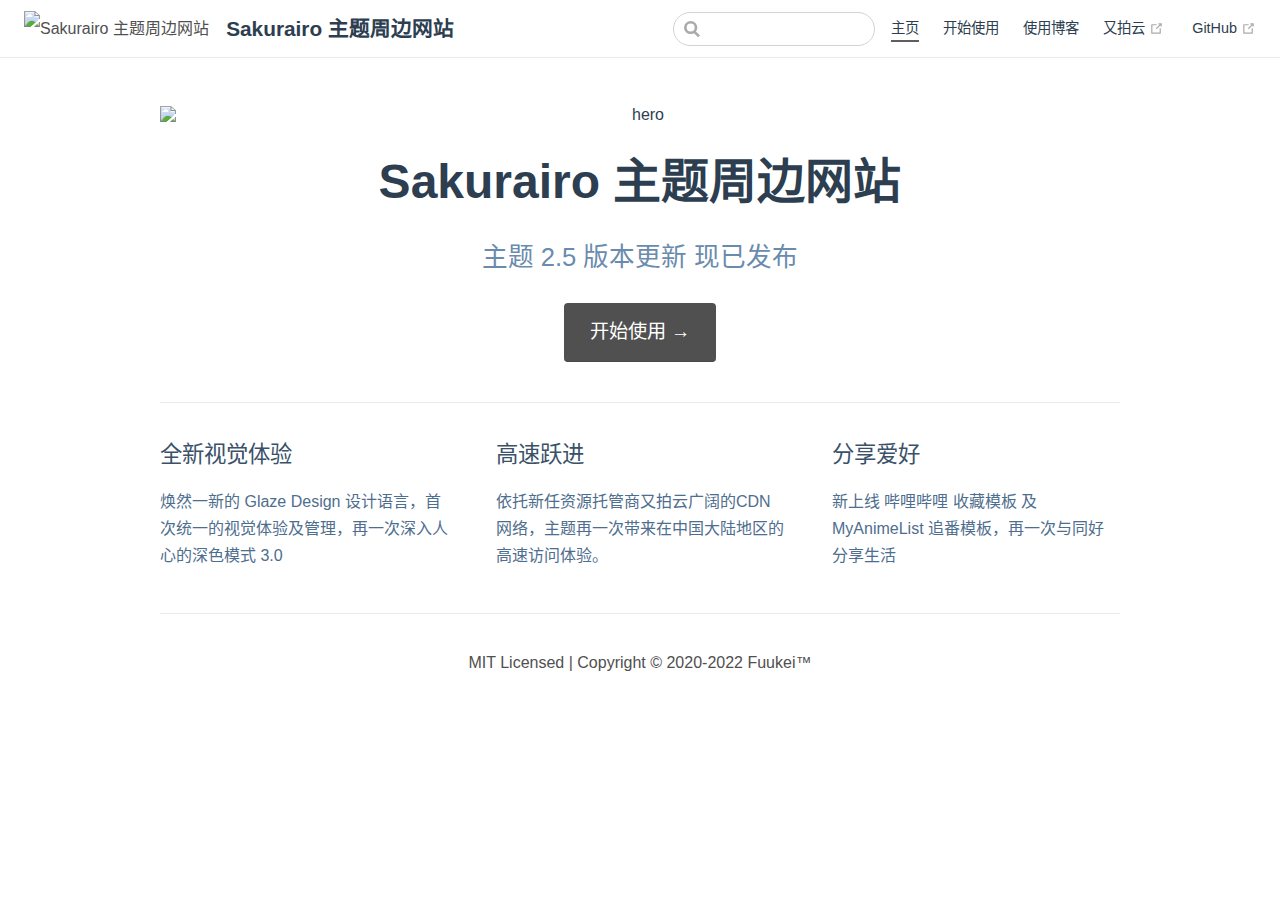
==== commit 260463a9: "更新WIKI内容" ====
--- a/index.html
+++ b/index.html
@@ -10,14 +10,14 @@
     <link rel="apple-touch-icon" href="/img/novel.png">
     <link rel="mask-icon" href="https://s.nmxc.ltd/sakurairo_wiki/icon.png" color="#5596ff">
     <meta name="description" content="主题 2.5 版本更新 现已发布">
-    <meta name="theme-color" content="#5596ff">
+    <meta name="theme-color" content="#F1CAFF">
     <meta name="apple-mobile-web-app-capable" content="yes">
     <meta name="apple-mobile-web-app-status-bar-style" content="black">
     <meta name="msapplication-TileImage" content="https://s.nmxc.ltd/sakurairo_wiki/icon.png">
     <meta name="msapplication-TileColor" content="#5596ff">
     
-    <link rel="preload" href="/assets/css/0.styles.0e4905d9.css" as="style"><link rel="preload" href="/assets/js/app.fc00521c.js" as="script"><link rel="preload" href="/assets/js/3.3cdb5182.js" as="script"><link rel="preload" href="/assets/js/12.b17cfd3f.js" as="script"><link rel="preload" href="/assets/js/6.2174eebb.js" as="script"><link rel="prefetch" href="/assets/js/10.c3469428.js"><link rel="prefetch" href="/assets/js/11.fa3340f7.js"><link rel="prefetch" href="/assets/js/13.8c96b18f.js"><link rel="prefetch" href="/assets/js/14.9fa4fcb6.js"><link rel="prefetch" href="/assets/js/15.037c1b58.js"><link rel="prefetch" href="/assets/js/16.091c542c.js"><link rel="prefetch" href="/assets/js/17.ddabcef7.js"><link rel="prefetch" href="/assets/js/18.a3ff0512.js"><link rel="prefetch" href="/assets/js/19.5081d14a.js"><link rel="prefetch" href="/assets/js/20.24d04010.js"><link rel="prefetch" href="/assets/js/21.d7158df9.js"><link rel="prefetch" href="/assets/js/22.785da099.js"><link rel="prefetch" href="/assets/js/4.c2bc4666.js"><link rel="prefetch" href="/assets/js/5.8070ce57.js"><link rel="prefetch" href="/assets/js/7.c29613a6.js"><link rel="prefetch" href="/assets/js/8.a97210bd.js"><link rel="prefetch" href="/assets/js/9.b0ce26b7.js"><link rel="prefetch" href="/assets/js/vendors~docsearch.13c21034.js">
-    <link rel="stylesheet" href="/assets/css/0.styles.0e4905d9.css">
+    <link rel="preload" href="/assets/css/0.styles.48266c77.css" as="style"><link rel="preload" href="/assets/js/app.43fd22a6.js" as="script"><link rel="preload" href="/assets/js/3.3cdb5182.js" as="script"><link rel="preload" href="/assets/js/12.f07e3258.js" as="script"><link rel="preload" href="/assets/js/6.2174eebb.js" as="script"><link rel="prefetch" href="/assets/js/10.c3469428.js"><link rel="prefetch" href="/assets/js/11.fa3340f7.js"><link rel="prefetch" href="/assets/js/13.c8ac254d.js"><link rel="prefetch" href="/assets/js/14.7a1e678e.js"><link rel="prefetch" href="/assets/js/15.de9a5194.js"><link rel="prefetch" href="/assets/js/16.70f23b6b.js"><link rel="prefetch" href="/assets/js/17.b4d926d1.js"><link rel="prefetch" href="/assets/js/18.b35041c8.js"><link rel="prefetch" href="/assets/js/19.4fcc1cea.js"><link rel="prefetch" href="/assets/js/20.24d04010.js"><link rel="prefetch" href="/assets/js/21.d7158df9.js"><link rel="prefetch" href="/assets/js/22.785da099.js"><link rel="prefetch" href="/assets/js/4.c2bc4666.js"><link rel="prefetch" href="/assets/js/5.8070ce57.js"><link rel="prefetch" href="/assets/js/7.4d7f823b.js"><link rel="prefetch" href="/assets/js/8.aeaeea10.js"><link rel="prefetch" href="/assets/js/9.b0ce26b7.js"><link rel="prefetch" href="/assets/js/vendors~docsearch.13c21034.js">
+    <link rel="stylesheet" href="/assets/css/0.styles.48266c77.css">
   </head>
   <body>
     <div id="app" data-server-rendered="true"><div class="theme-container no-sidebar"><header class="navbar"><div class="sidebar-button"><svg xmlns="http://www.w3.org/2000/svg" aria-hidden="true" role="img" viewBox="0 0 448 512" class="icon"><path fill="currentColor" d="M436 124H12c-6.627 0-12-5.373-12-12V80c0-6.627 5.373-12 12-12h424c6.627 0 12 5.373 12 12v32c0 6.627-5.373 12-12 12zm0 160H12c-6.627 0-12-5.373-12-12v-32c0-6.627 5.373-12 12-12h424c6.627 0 12 5.373 12 12v32c0 6.627-5.373 12-12 12zm0 160H12c-6.627 0-12-5.373-12-12v-32c0-6.627 5.373-12 12-12h424c6.627 0 12 5.373 12 12v32c0 6.627-5.373 12-12 12z"></path></svg></div> <a href="/" aria-current="page" class="home-link router-link-exact-active router-link-active"><img src="https://s.nmxc.ltd/sakurairo_wiki/icon.png" alt="Sakurairo 主题周边网站" class="logo"> <span class="site-name can-hide">Sakurairo 主题周边网站</span></a> <div class="links"><form id="search-form" role="search" class="algolia-search-wrapper search-box"><input id="algolia-search-input" class="search-query"></form> <nav class="nav-links can-hide"><div class="nav-item"><a href="/" aria-current="page" class="nav-link router-link-exact-active router-link-active">
@@ -40,13 +40,13 @@
   又拍云
   <span><svg xmlns="http://www.w3.org/2000/svg" aria-hidden="true" focusable="false" x="0px" y="0px" viewBox="0 0 100 100" width="15" height="15" class="icon outbound"><path fill="currentColor" d="M18.8,85.1h56l0,0c2.2,0,4-1.8,4-4v-32h-8v28h-48v-48h28v-8h-32l0,0c-2.2,0-4,1.8-4,4v56C14.8,83.3,16.6,85.1,18.8,85.1z"></path> <polygon fill="currentColor" points="45.7,48.7 51.3,54.3 77.2,28.5 77.2,37.2 85.2,37.2 85.2,14.9 62.8,14.9 62.8,22.9 71.5,22.9"></polygon></svg> <span class="sr-only">(opens new window)</span></span></a></div> <a href="https://github.com/mirai-mamori/Sakurairo" target="_blank" rel="noopener noreferrer" class="repo-link">
     GitHub
-    <span><svg xmlns="http://www.w3.org/2000/svg" aria-hidden="true" focusable="false" x="0px" y="0px" viewBox="0 0 100 100" width="15" height="15" class="icon outbound"><path fill="currentColor" d="M18.8,85.1h56l0,0c2.2,0,4-1.8,4-4v-32h-8v28h-48v-48h28v-8h-32l0,0c-2.2,0-4,1.8-4,4v56C14.8,83.3,16.6,85.1,18.8,85.1z"></path> <polygon fill="currentColor" points="45.7,48.7 51.3,54.3 77.2,28.5 77.2,37.2 85.2,37.2 85.2,14.9 62.8,14.9 62.8,22.9 71.5,22.9"></polygon></svg> <span class="sr-only">(opens new window)</span></span></a></nav>  <ul class="sidebar-links"><li><a href="/guide/" class="sidebar-link">安装</a></li><li><a href="/guide/about.html" class="sidebar-link">配置</a></li><li><a href="/guide/feedback.html" class="sidebar-link">反馈</a></li><li><a href="/releases.html" class="sidebar-link">更新日志</a></li></ul> </aside> <main aria-labelledby="main-title" class="home"><header class="hero"><img src="https://s.nmxc.ltd/sakurairo_wiki/icon.png" alt="hero"> <h1 id="main-title">
+    <span><svg xmlns="http://www.w3.org/2000/svg" aria-hidden="true" focusable="false" x="0px" y="0px" viewBox="0 0 100 100" width="15" height="15" class="icon outbound"><path fill="currentColor" d="M18.8,85.1h56l0,0c2.2,0,4-1.8,4-4v-32h-8v28h-48v-48h28v-8h-32l0,0c-2.2,0-4,1.8-4,4v56C14.8,83.3,16.6,85.1,18.8,85.1z"></path> <polygon fill="currentColor" points="45.7,48.7 51.3,54.3 77.2,28.5 77.2,37.2 85.2,37.2 85.2,14.9 62.8,14.9 62.8,22.9 71.5,22.9"></polygon></svg> <span class="sr-only">(opens new window)</span></span></a></nav>  <ul class="sidebar-links"><li><a href="/guide/" class="sidebar-link">安装</a></li><li><a href="/guide/about.html" class="sidebar-link">配置</a></li></ul> </aside> <main aria-labelledby="main-title" class="home"><header class="hero"><img src="https://s.nmxc.ltd/sakurairo_wiki/header_icon.png" alt="hero"> <h1 id="main-title">
       Sakurairo 主题周边网站
     </h1> <p class="description">
       主题 2.5 版本更新 现已发布
     </p> <p class="action"><a href="/guide/" class="nav-link action-button">
   开始使用 →
-</a></p></header> <div class="features"><div class="feature"><h2>全新视觉体验</h2> <p>全新的 Glaze Design 设计语言，不仅带来统一的样式体验，更有深色模式3.0及全新视觉资源管理</p></div><div class="feature"><h2>高速跃进</h2> <p>新任资源托管商又拍云带来稳定快速的访问体验</p></div><div class="feature"><h2>追加功能</h2> <p>新增 BiliBili 收藏模板 MyAnimeList 追番模板</p></div></div> <div class="theme-default-content custom content__default"><hr> <footer style="text-align:center;padding:2rem;color:#505050;"><a href="https://github.com/mirai-mamori/Sakurairo" target="_blank">MIT Licensed</a> | Copyright © 2020-2022 <a href="https://github.com/Fuukei/" target="_blank">Fuukei™</a></footer></div> <!----></main></div><div class="global-ui"><!----><!----></div></div>
-    <script src="/assets/js/app.fc00521c.js" defer></script><script src="/assets/js/3.3cdb5182.js" defer></script><script src="/assets/js/12.b17cfd3f.js" defer></script><script src="/assets/js/6.2174eebb.js" defer></script>
+</a></p></header> <div class="features"><div class="feature"><h2>全新视觉体验</h2> <p>焕然一新的 Glaze Design 设计语言，首次统一的视觉体验及管理，再一次深入人心的深色模式 3.0</p></div><div class="feature"><h2>高速跃进</h2> <p>依托新任资源托管商又拍云广阔的CDN网络，主题再一次带来在中国大陆地区的高速访问体验。</p></div><div class="feature"><h2>分享爱好</h2> <p>新上线 哔哩哔哩 收藏模板 及 MyAnimeList 追番模板，再一次与同好分享生活</p></div></div> <div class="theme-default-content custom content__default"><hr> <footer style="text-align:center;padding:2rem;color:#505050;"><a href="https://github.com/mirai-mamori/Sakurairo" target="_blank">MIT Licensed</a> | Copyright © 2020-2022 <a href="https://github.com/Fuukei/" target="_blank">Fuukei™</a></footer></div> <!----></main></div><div class="global-ui"><!----><!----></div></div>
+    <script src="/assets/js/app.43fd22a6.js" defer></script><script src="/assets/js/3.3cdb5182.js" defer></script><script src="/assets/js/12.f07e3258.js" defer></script><script src="/assets/js/6.2174eebb.js" defer></script>
   </body>
 </html>
--- a/assets/css/0.styles.48266c77.css
+++ b/assets/css/0.styles.48266c77.css
@@ -0,0 +1 @@
+code[class*=language-],pre[class*=language-]{color:#ccc;background:none;font-family:Consolas,Monaco,Andale Mono,Ubuntu Mono,monospace;font-size:1em;text-align:left;white-space:pre;word-spacing:normal;word-break:normal;word-wrap:normal;line-height:1.5;-moz-tab-size:4;-o-tab-size:4;tab-size:4;-webkit-hyphens:none;-ms-hyphens:none;hyphens:none}pre[class*=language-]{padding:1em;margin:.5em 0;overflow:auto}:not(pre)>code[class*=language-],pre[class*=language-]{background:#2d2d2d}:not(pre)>code[class*=language-]{padding:.1em;border-radius:.3em;white-space:normal}.token.block-comment,.token.cdata,.token.comment,.token.doctype,.token.prolog{color:#999}.token.punctuation{color:#ccc}.token.attr-name,.token.deleted,.token.namespace,.token.tag{color:#e2777a}.token.function-name{color:#6196cc}.token.boolean,.token.function,.token.number{color:#f08d49}.token.class-name,.token.constant,.token.property,.token.symbol{color:#f8c555}.token.atrule,.token.builtin,.token.important,.token.keyword,.token.selector{color:#cc99cd}.token.attr-value,.token.char,.token.regex,.token.string,.token.variable{color:#7ec699}.token.entity,.token.operator,.token.url{color:#67cdcc}.token.bold,.token.important{font-weight:700}.token.italic{font-style:italic}.token.entity{cursor:help}.token.inserted{color:green}.theme-default-content code{color:#476582;padding:.25rem .5rem;margin:0;font-size:.85em;background-color:rgba(27,31,35,.05);border-radius:3px}.theme-default-content code .token.deleted{color:#ec5975}.theme-default-content code .token.inserted{color:#505050}.theme-default-content pre,.theme-default-content pre[class*=language-]{line-height:1.4;padding:1.25rem 1.5rem;margin:.85rem 0;background-color:#282c34;border-radius:6px;overflow:auto}.theme-default-content pre[class*=language-] code,.theme-default-content pre code{color:#fff;padding:0;background-color:transparent;border-radius:0}div[class*=language-]{position:relative;background-color:#282c34;border-radius:6px}div[class*=language-] .highlight-lines{-webkit-user-select:none;-ms-user-select:none;user-select:none;padding-top:1.3rem;position:absolute;top:0;left:0;width:100%;line-height:1.4}div[class*=language-] .highlight-lines .highlighted{background-color:rgba(0,0,0,.66)}div[class*=language-] pre,div[class*=language-] pre[class*=language-]{background:transparent;position:relative;z-index:1}div[class*=language-]:before{position:absolute;z-index:3;top:.8em;right:1em;font-size:.75rem;color:hsla(0,0%,100%,.4)}div[class*=language-]:not(.line-numbers-mode) .line-numbers-wrapper{display:none}div[class*=language-].line-numbers-mode .highlight-lines .highlighted{position:relative}div[class*=language-].line-numbers-mode .highlight-lines .highlighted:before{content:" ";position:absolute;z-index:3;left:0;top:0;display:block;width:3.5rem;height:100%;background-color:rgba(0,0,0,.66)}div[class*=language-].line-numbers-mode pre{padding-left:4.5rem;vertical-align:middle}div[class*=language-].line-numbers-mode .line-numbers-wrapper{position:absolute;top:0;width:3.5rem;text-align:center;color:hsla(0,0%,100%,.3);padding:1.25rem 0;line-height:1.4}div[class*=language-].line-numbers-mode .line-numbers-wrapper br{-webkit-user-select:none;-ms-user-select:none;user-select:none}div[class*=language-].line-numbers-mode .line-numbers-wrapper .line-number{position:relative;z-index:4;-webkit-user-select:none;-ms-user-select:none;user-select:none;font-size:.85em}div[class*=language-].line-numbers-mode:after{content:"";position:absolute;z-index:2;top:0;left:0;width:3.5rem;height:100%;border-radius:6px 0 0 6px;border-right:1px solid rgba(0,0,0,.66);background-color:#282c34}div[class~=language-js]:before{content:"js"}div[class~=language-ts]:before{content:"ts"}div[class~=language-html]:before{content:"html"}div[class~=language-md]:before{content:"md"}div[class~=language-vue]:before{content:"vue"}div[class~=language-css]:before{content:"css"}div[class~=language-sass]:before{content:"sass"}div[class~=language-scss]:before{content:"scss"}div[class~=language-less]:before{content:"less"}div[class~=language-stylus]:before{content:"stylus"}div[class~=language-go]:before{content:"go"}div[class~=language-java]:before{content:"java"}div[class~=language-c]:before{content:"c"}div[class~=language-sh]:before{content:"sh"}div[class~=language-yaml]:before{content:"yaml"}div[class~=language-py]:before{content:"py"}div[class~=language-docker]:before{content:"docker"}div[class~=language-dockerfile]:before{content:"dockerfile"}div[class~=language-makefile]:before{content:"makefile"}div[class~=language-javascript]:before{content:"js"}div[class~=language-typescript]:before{content:"ts"}div[class~=language-markup]:before{content:"html"}div[class~=language-markdown]:before{content:"md"}div[class~=language-json]:before{content:"json"}div[class~=language-ruby]:before{content:"rb"}div[class~=language-python]:before{content:"py"}div[class~=language-bash]:before{content:"sh"}div[class~=language-php]:before{content:"php"}.custom-block .custom-block-title{font-weight:600;margin-bottom:-.4rem}.custom-block.danger,.custom-block.tip,.custom-block.warning{padding:.1rem 1.5rem;border-left-width:.5rem;border-left-style:solid;margin:1rem 0}.custom-block.tip{background-color:#f3f5f7;border-color:#42b983}.custom-block.warning{background-color:rgba(255,229,100,.3);border-color:#e7c000;color:#6b5900}.custom-block.warning .custom-block-title{color:#b29400}.custom-block.warning a{color:#2c3e50}.custom-block.danger{background-color:#ffe6e6;border-color:#c00;color:#4d0000}.custom-block.danger .custom-block-title{color:#900}.custom-block.danger a{color:#2c3e50}.custom-block.details{display:block;position:relative;border-radius:2px;margin:1.6em 0;padding:1.6em;background-color:#eee}.custom-block.details h4{margin-top:0}.custom-block.details figure:last-child,.custom-block.details p:last-child{margin-bottom:0;padding-bottom:0}.custom-block.details summary{outline:none;cursor:pointer}.arrow{display:inline-block;width:0;height:0}.arrow.up{border-bottom:6px solid #ccc}.arrow.down,.arrow.up{border-left:4px solid transparent;border-right:4px solid transparent}.arrow.down{border-top:6px solid #ccc}.arrow.right{border-left:6px solid #ccc}.arrow.left,.arrow.right{border-top:4px solid transparent;border-bottom:4px solid transparent}.arrow.left{border-right:6px solid #ccc}.theme-default-content:not(.custom){max-width:740px;margin:0 auto;padding:2rem 2.5rem}@media (max-width:959px){.theme-default-content:not(.custom){padding:2rem}}@media (max-width:419px){.theme-default-content:not(.custom){padding:1.5rem}}.table-of-contents .badge{vertical-align:middle}body,html{padding:0;margin:0;background-color:#fff}body{font-family:-apple-system,BlinkMacSystemFont,Segoe UI,Roboto,Oxygen,Ubuntu,Cantarell,Fira Sans,Droid Sans,Helvetica Neue,sans-serif;-webkit-font-smoothing:antialiased;-moz-osx-font-smoothing:grayscale;font-size:16px;color:#2c3e50}.page{padding-left:20rem}.navbar{z-index:20;right:0;height:3.6rem;background-color:#fff;box-sizing:border-box;border-bottom:1px solid #eaecef}.navbar,.sidebar-mask{position:fixed;top:0;left:0}.sidebar-mask{z-index:9;width:100vw;height:100vh;display:none}.sidebar{font-size:16px;background-color:#fff;width:20rem;position:fixed;z-index:10;margin:0;top:3.6rem;left:0;bottom:0;box-sizing:border-box;border-right:1px solid #eaecef;overflow-y:auto}.theme-default-content:not(.custom)>:first-child{margin-top:3.6rem}.theme-default-content:not(.custom) a:hover{text-decoration:underline}.theme-default-content:not(.custom) p.demo{padding:1rem 1.5rem;border:1px solid #ddd;border-radius:4px}.theme-default-content:not(.custom) img{max-width:100%}.theme-default-content.custom{padding:0;margin:0}.theme-default-content.custom img{max-width:100%}a{font-weight:500;text-decoration:none}a,p a code{color:#505050}p a code{font-weight:400}kbd{background:#eee;border:.15rem solid #ddd;border-bottom:.25rem solid #ddd;border-radius:.15rem;padding:0 .15em}blockquote{font-size:1rem;color:#999;border-left:.2rem solid #dfe2e5;margin:1rem 0;padding:.25rem 0 .25rem 1rem}blockquote>p{margin:0}ol,ul{padding-left:1.2em}strong{font-weight:600}h1,h2,h3,h4,h5,h6{font-weight:600;line-height:1.25}.theme-default-content:not(.custom)>h1,.theme-default-content:not(.custom)>h2,.theme-default-content:not(.custom)>h3,.theme-default-content:not(.custom)>h4,.theme-default-content:not(.custom)>h5,.theme-default-content:not(.custom)>h6{margin-top:-3.1rem;padding-top:4.6rem;margin-bottom:0}.theme-default-content:not(.custom)>h1:first-child,.theme-default-content:not(.custom)>h2:first-child,.theme-default-content:not(.custom)>h3:first-child,.theme-default-content:not(.custom)>h4:first-child,.theme-default-content:not(.custom)>h5:first-child,.theme-default-content:not(.custom)>h6:first-child{margin-top:-1.5rem;margin-bottom:1rem}.theme-default-content:not(.custom)>h1:first-child+.custom-block,.theme-default-content:not(.custom)>h1:first-child+p,.theme-default-content:not(.custom)>h1:first-child+pre,.theme-default-content:not(.custom)>h2:first-child+.custom-block,.theme-default-content:not(.custom)>h2:first-child+p,.theme-default-content:not(.custom)>h2:first-child+pre,.theme-default-content:not(.custom)>h3:first-child+.custom-block,.theme-default-content:not(.custom)>h3:first-child+p,.theme-default-content:not(.custom)>h3:first-child+pre,.theme-default-content:not(.custom)>h4:first-child+.custom-block,.theme-default-content:not(.custom)>h4:first-child+p,.theme-default-content:not(.custom)>h4:first-child+pre,.theme-default-content:not(.custom)>h5:first-child+.custom-block,.theme-default-content:not(.custom)>h5:first-child+p,.theme-default-content:not(.custom)>h5:first-child+pre,.theme-default-content:not(.custom)>h6:first-child+.custom-block,.theme-default-content:not(.custom)>h6:first-child+p,.theme-default-content:not(.custom)>h6:first-child+pre{margin-top:2rem}h1:focus .header-anchor,h1:hover .header-anchor,h2:focus .header-anchor,h2:hover .header-anchor,h3:focus .header-anchor,h3:hover .header-anchor,h4:focus .header-anchor,h4:hover .header-anchor,h5:focus .header-anchor,h5:hover .header-anchor,h6:focus .header-anchor,h6:hover .header-anchor{opacity:1}h1{font-size:2.2rem}h2{font-size:1.65rem;padding-bottom:.3rem;border-bottom:1px solid #eaecef}h3{font-size:1.35rem}a.header-anchor{font-size:.85em;float:left;margin-left:-.87em;padding-right:.23em;margin-top:.125em;opacity:0}a.header-anchor:focus,a.header-anchor:hover{text-decoration:none}.line-number,code,kbd{font-family:source-code-pro,Menlo,Monaco,Consolas,Courier New,monospace}ol,p,ul{line-height:1.7}hr{border:0;border-top:1px solid #eaecef}table{border-collapse:collapse;margin:1rem 0;display:block;overflow-x:auto}tr{border-top:1px solid #dfe2e5}tr:nth-child(2n){background-color:#f6f8fa}td,th{border:1px solid #dfe2e5;padding:.6em 1em}.theme-container.sidebar-open .sidebar-mask{display:block}.theme-container.no-navbar .theme-default-content:not(.custom)>h1,.theme-container.no-navbar h2,.theme-container.no-navbar h3,.theme-container.no-navbar h4,.theme-container.no-navbar h5,.theme-container.no-navbar h6{margin-top:1.5rem;padding-top:0}.theme-container.no-navbar .sidebar{top:0}@media (min-width:720px){.theme-container.no-sidebar .sidebar{display:none}.theme-container.no-sidebar .page{padding-left:0}}@media (max-width:959px){.sidebar{font-size:15px;width:16.4rem}.page{padding-left:16.4rem}}@media (max-width:719px){.sidebar{top:0;padding-top:3.6rem;transform:translateX(-100%);transition:transform .2s ease}.page{padding-left:0}.theme-container.sidebar-open .sidebar{transform:translateX(0)}.theme-container.no-navbar .sidebar{padding-top:0}}@media (max-width:419px){h1{font-size:1.9rem}.theme-default-content div[class*=language-]{margin:.85rem -1.5rem;border-radius:0}}.theme-container.demo-site .page-edit,.theme-container.demo-site .theme-default-content.content__default{max-width:1000px}::-webkit-scrollbar{width:6px!important}::-webkit-scrollbar-thumb{background-color:#bbb!important;background-clip:padding-box!important;border-radius:10em!important}::-webkit-scrollbar-track-piece{background-color:transparent!important;border-radius:0!important}::-webkit-scrollbar-thumb:hover{background-color:#505050!important}html{scroll-behavior:smooth}.go-to-top[data-v-5fd4ef0c]{cursor:pointer;position:fixed;bottom:2rem;right:2.5rem;width:2rem;color:#505050;z-index:1}.go-to-top[data-v-5fd4ef0c]:hover{color:#858585}@media (max-width:959px){.go-to-top[data-v-5fd4ef0c]{display:none}}.fade-enter-active[data-v-5fd4ef0c],.fade-leave-active[data-v-5fd4ef0c]{transition:opacity .3s}.fade-enter[data-v-5fd4ef0c],.fade-leave-to[data-v-5fd4ef0c]{opacity:0}#nprogress{pointer-events:none}#nprogress .bar{background:#505050;position:fixed;z-index:1031;top:0;left:0;width:100%;height:2px}#nprogress .peg{display:block;position:absolute;right:0;width:100px;height:100%;box-shadow:0 0 10px #505050,0 0 5px #505050;opacity:1;transform:rotate(3deg) translateY(-4px)}#nprogress .spinner{display:block;position:fixed;z-index:1031;top:15px;right:15px}#nprogress .spinner-icon{width:18px;height:18px;box-sizing:border-box;border-color:#505050 transparent transparent #505050;border-style:solid;border-width:2px;border-radius:50%;-webkit-animation:nprogress-spinner .4s linear infinite;animation:nprogress-spinner .4s linear infinite}.nprogress-custom-parent{overflow:hidden;position:relative}.nprogress-custom-parent #nprogress .bar,.nprogress-custom-parent #nprogress .spinner{position:absolute}@-webkit-keyframes nprogress-spinner{0%{transform:rotate(0deg)}to{transform:rotate(1turn)}}@keyframes nprogress-spinner{0%{transform:rotate(0deg)}to{transform:rotate(1turn)}}.icon.outbound{color:#aaa;display:inline-block;vertical-align:middle;position:relative;top:-1px}.sr-only{position:absolute;width:1px;height:1px;padding:0;margin:-1px;overflow:hidden;clip:rect(0,0,0,0);white-space:nowrap;border-width:0}.home{padding:3.6rem 2rem 0;max-width:960px;margin:0 auto;display:block}.home .hero{text-align:center}.home .hero img{max-width:100%;max-height:280px;display:block;margin:3rem auto 1.5rem}.home .hero h1{font-size:3rem}.home .hero .action,.home .hero .description,.home .hero h1{margin:1.8rem auto}.home .hero .description{max-width:35rem;font-size:1.6rem;line-height:1.3;color:#6a8bad}.home .hero .action-button{display:inline-block;font-size:1.2rem;color:#fff;background-color:#505050;padding:.8rem 1.6rem;border-radius:4px;transition:background-color .1s ease;box-sizing:border-box;border-bottom:1px solid #484848}.home .hero .action-button:hover{background-color:#626262}.home .features{border-top:1px solid #eaecef;padding:1.2rem 0;margin-top:2.5rem;display:flex;flex-wrap:wrap;align-items:flex-start;align-content:stretch;justify-content:space-between}.home .feature{flex-grow:1;flex-basis:30%;max-width:30%}.home .feature h2{font-size:1.4rem;font-weight:500;border-bottom:none;padding-bottom:0;color:#3a5169}.home .feature p{color:#4e6e8e}.home .footer{padding:2.5rem;border-top:1px solid #eaecef;text-align:center;color:#4e6e8e}@media (max-width:719px){.home .features{flex-direction:column}.home .feature{max-width:100%;padding:0 2.5rem}}@media (max-width:419px){.home{padding-left:1.5rem;padding-right:1.5rem}.home .hero img{max-height:210px;margin:2rem auto 1.2rem}.home .hero h1{font-size:2rem}.home .hero .action,.home .hero .description,.home .hero h1{margin:1.2rem auto}.home .hero .description{font-size:1.2rem}.home .hero .action-button{font-size:1rem;padding:.6rem 1.2rem}.home .feature h2{font-size:1.25rem}}.algolia-search-wrapper>span{vertical-align:middle}.algolia-search-wrapper .algolia-autocomplete{line-height:normal}.algolia-search-wrapper .algolia-autocomplete .ds-dropdown-menu{background-color:#fff;border:1px solid #999;border-radius:4px;font-size:16px;margin:6px 0 0;padding:4px;text-align:left}.algolia-search-wrapper .algolia-autocomplete .ds-dropdown-menu:before{border-color:#999}.algolia-search-wrapper .algolia-autocomplete .ds-dropdown-menu [class*=ds-dataset-]{border:none;padding:0}.algolia-search-wrapper .algolia-autocomplete .ds-dropdown-menu .ds-suggestions{margin-top:0}.algolia-search-wrapper .algolia-autocomplete .ds-dropdown-menu .ds-suggestion{border-bottom:1px solid #eaecef}.algolia-search-wrapper .algolia-autocomplete .algolia-docsearch-suggestion--highlight{color:#2c815b}.algolia-search-wrapper .algolia-autocomplete .algolia-docsearch-suggestion{border-color:#eaecef;padding:0}.algolia-search-wrapper .algolia-autocomplete .algolia-docsearch-suggestion .algolia-docsearch-suggestion--category-header{padding:5px 10px;margin-top:0;background:#505050;color:#fff;font-weight:600}.algolia-search-wrapper .algolia-autocomplete .algolia-docsearch-suggestion .algolia-docsearch-suggestion--category-header .algolia-docsearch-suggestion--highlight{background:hsla(0,0%,100%,.6)}.algolia-search-wrapper .algolia-autocomplete .algolia-docsearch-suggestion .algolia-docsearch-suggestion--wrapper{padding:0}.algolia-search-wrapper .algolia-autocomplete .algolia-docsearch-suggestion .algolia-docsearch-suggestion--title{font-weight:600;margin-bottom:0;color:#2c3e50}.algolia-search-wrapper .algolia-autocomplete .algolia-docsearch-suggestion .algolia-docsearch-suggestion--subcategory-column{vertical-align:top;padding:5px 7px 5px 5px;border-color:#eaecef;background:#f1f3f5}.algolia-search-wrapper .algolia-autocomplete .algolia-docsearch-suggestion .algolia-docsearch-suggestion--subcategory-column:after{display:none}.algolia-search-wrapper .algolia-autocomplete .algolia-docsearch-suggestion .algolia-docsearch-suggestion--subcategory-column-text{color:#555}.algolia-search-wrapper .algolia-autocomplete .algolia-docsearch-footer{border-color:#eaecef}.algolia-search-wrapper .algolia-autocomplete .ds-cursor .algolia-docsearch-suggestion--content{background-color:#e7edf3!important;color:#2c3e50}@media (min-width:719px){.algolia-search-wrapper .algolia-autocomplete .algolia-docsearch-suggestion .algolia-docsearch-suggestion--subcategory-column{float:none;width:150px;min-width:150px;display:table-cell}.algolia-search-wrapper .algolia-autocomplete .algolia-docsearch-suggestion .algolia-docsearch-suggestion--content{float:none;display:table-cell;width:100%;vertical-align:top}.algolia-search-wrapper .algolia-autocomplete .algolia-docsearch-suggestion .ds-dropdown-menu{min-width:515px!important}}@media (max-width:719px){.algolia-search-wrapper .ds-dropdown-menu{min-width:calc(100vw - 4rem)!important;max-width:calc(100vw - 4rem)!important}.algolia-search-wrapper .algolia-docsearch-suggestion--wrapper{padding:5px 7px 5px 5px!important}.algolia-search-wrapper .algolia-docsearch-suggestion--subcategory-column{padding:0!important;background:#fff!important}.algolia-search-wrapper .algolia-docsearch-suggestion--subcategory-column-text:after{content:" > ";font-size:10px;line-height:14.4px;display:inline-block;width:5px;margin:-3px 3px 0;vertical-align:middle}}.search-box{display:inline-block;position:relative;margin-right:1rem}.search-box input{cursor:text;width:10rem;height:2rem;color:#4e6e8e;display:inline-block;border:1px solid #cfd4db;border-radius:2rem;font-size:.9rem;line-height:2rem;padding:0 .5rem 0 2rem;outline:none;transition:all .2s ease;background:#fff url(/assets/img/search.83621669.svg) .6rem .5rem no-repeat;background-size:1rem}.search-box input:focus{cursor:auto;border-color:#505050}.search-box .suggestions{background:#fff;width:20rem;position:absolute;top:2rem;border:1px solid #cfd4db;border-radius:6px;padding:.4rem;list-style-type:none}.search-box .suggestions.align-right{right:0}.search-box .suggestion{line-height:1.4;padding:.4rem .6rem;border-radius:4px;cursor:pointer}.search-box .suggestion a{white-space:normal;color:#5d82a6}.search-box .suggestion a .page-title{font-weight:600}.search-box .suggestion a .header{font-size:.9em;margin-left:.25em}.search-box .suggestion.focused{background-color:#f3f4f5}.search-box .suggestion.focused a{color:#505050}@media (max-width:959px){.search-box input{cursor:pointer;width:0;border-color:transparent;position:relative}.search-box input:focus{cursor:text;left:0;width:10rem}}@media (-ms-high-contrast:none){.search-box input{height:2rem}}@media (max-width:959px) and (min-width:719px){.search-box .suggestions{left:0}}@media (max-width:719px){.search-box{margin-right:0}.search-box input{left:1rem}.search-box .suggestions{right:0}}@media (max-width:419px){.search-box .suggestions{width:calc(100vw - 4rem)}.search-box input:focus{width:8rem}}.sidebar-button{cursor:pointer;display:none;width:1.25rem;height:1.25rem;position:absolute;padding:.6rem;top:.6rem;left:1rem}.sidebar-button .icon{display:block;width:1.25rem;height:1.25rem}@media (max-width:719px){.sidebar-button{display:block}}.dropdown-enter,.dropdown-leave-to{height:0!important}.dropdown-wrapper{cursor:pointer}.dropdown-wrapper .dropdown-title,.dropdown-wrapper .mobile-dropdown-title{display:block;font-size:.9rem;font-family:inherit;cursor:inherit;padding:inherit;line-height:1.4rem;background:transparent;border:none;font-weight:500;color:#2c3e50}.dropdown-wrapper .dropdown-title:hover,.dropdown-wrapper .mobile-dropdown-title:hover{border-color:transparent}.dropdown-wrapper .dropdown-title .arrow,.dropdown-wrapper .mobile-dropdown-title .arrow{vertical-align:middle;margin-top:-1px;margin-left:.4rem}.dropdown-wrapper .mobile-dropdown-title{display:none;font-weight:600}.dropdown-wrapper .mobile-dropdown-title font-size inherit:hover{color:#505050}.dropdown-wrapper .nav-dropdown .dropdown-item{color:inherit;line-height:1.7rem}.dropdown-wrapper .nav-dropdown .dropdown-item h4{margin:.45rem 0 0;border-top:1px solid #eee;padding:1rem 1.5rem .45rem 1.25rem}.dropdown-wrapper .nav-dropdown .dropdown-item .dropdown-subitem-wrapper{padding:0;list-style:none}.dropdown-wrapper .nav-dropdown .dropdown-item .dropdown-subitem-wrapper .dropdown-subitem{font-size:.9em}.dropdown-wrapper .nav-dropdown .dropdown-item a{display:block;line-height:1.7rem;position:relative;border-bottom:none;font-weight:400;margin-bottom:0;padding:0 1.5rem 0 1.25rem}.dropdown-wrapper .nav-dropdown .dropdown-item a.router-link-active,.dropdown-wrapper .nav-dropdown .dropdown-item a:hover{color:#505050}.dropdown-wrapper .nav-dropdown .dropdown-item a.router-link-active:after{content:"";width:0;height:0;border-left:5px solid #505050;border-top:3px solid transparent;border-bottom:3px solid transparent;position:absolute;top:calc(50% - 2px);left:9px}.dropdown-wrapper .nav-dropdown .dropdown-item:first-child h4{margin-top:0;padding-top:0;border-top:0}@media (max-width:719px){.dropdown-wrapper.open .dropdown-title{margin-bottom:.5rem}.dropdown-wrapper .dropdown-title{display:none}.dropdown-wrapper .mobile-dropdown-title{display:block}.dropdown-wrapper .nav-dropdown{transition:height .1s ease-out;overflow:hidden}.dropdown-wrapper .nav-dropdown .dropdown-item h4{border-top:0;margin-top:0;padding-top:0}.dropdown-wrapper .nav-dropdown .dropdown-item>a,.dropdown-wrapper .nav-dropdown .dropdown-item h4{font-size:15px;line-height:2rem}.dropdown-wrapper .nav-dropdown .dropdown-item .dropdown-subitem{font-size:14px;padding-left:1rem}}@media (min-width:719px){.dropdown-wrapper{height:1.8rem}.dropdown-wrapper.open .nav-dropdown,.dropdown-wrapper:hover .nav-dropdown{display:block!important}.dropdown-wrapper.open:blur{display:none}.dropdown-wrapper .nav-dropdown{display:none;height:auto!important;box-sizing:border-box;max-height:calc(100vh - 2.7rem);overflow-y:auto;position:absolute;top:100%;right:0;background-color:#fff;padding:.6rem 0;border:1px solid;border-color:#ddd #ddd #ccc;text-align:left;border-radius:.25rem;white-space:nowrap;margin:0}}.nav-links{display:inline-block}.nav-links a{line-height:1.4rem;color:inherit}.nav-links a.router-link-active,.nav-links a:hover{color:#505050}.nav-links .nav-item{position:relative;display:inline-block;margin-left:1.5rem;line-height:2rem}.nav-links .nav-item:first-child{margin-left:0}.nav-links .repo-link{margin-left:1.5rem}@media (max-width:719px){.nav-links .nav-item,.nav-links .repo-link{margin-left:0}}@media (min-width:719px){.nav-links a.router-link-active,.nav-links a:hover{color:#2c3e50}.nav-item>a:not(.external).router-link-active,.nav-item>a:not(.external):hover{margin-bottom:-2px;border-bottom:2px solid #5e5e5e}}.navbar{padding:.7rem 1.5rem;line-height:2.2rem}.navbar a,.navbar img,.navbar span{display:inline-block}.navbar .logo{height:2.2rem;min-width:2.2rem;margin-right:.8rem;vertical-align:top}.navbar .site-name{font-size:1.3rem;font-weight:600;color:#2c3e50;position:relative}.navbar .links{padding-left:1.5rem;box-sizing:border-box;background-color:#fff;white-space:nowrap;font-size:.9rem;position:absolute;right:1.5rem;top:.7rem;display:flex}.navbar .links .search-box{flex:0 0 auto;vertical-align:top}@media (max-width:719px){.navbar{padding-left:4rem}.navbar .can-hide{display:none}.navbar .links{padding-left:1.5rem}.navbar .site-name{width:calc(100vw - 9.4rem);overflow:hidden;white-space:nowrap;text-overflow:ellipsis}}.page-edit{max-width:740px;margin:0 auto;padding:2rem 2.5rem}@media (max-width:959px){.page-edit{padding:2rem}}@media (max-width:419px){.page-edit{padding:1.5rem}}.page-edit{padding-top:1rem;padding-bottom:1rem;overflow:auto}.page-edit .edit-link{display:inline-block}.page-edit .edit-link a{color:#4e6e8e;margin-right:.25rem}.page-edit .last-updated{float:right;font-size:.9em}.page-edit .last-updated .prefix{font-weight:500;color:#4e6e8e}.page-edit .last-updated .time{font-weight:400;color:#767676}@media (max-width:719px){.page-edit .edit-link{margin-bottom:.5rem}.page-edit .last-updated{font-size:.8em;float:none;text-align:left}}.page-nav{max-width:740px;margin:0 auto;padding:2rem 2.5rem}@media (max-width:959px){.page-nav{padding:2rem}}@media (max-width:419px){.page-nav{padding:1.5rem}}.page-nav{padding-top:1rem;padding-bottom:0}.page-nav .inner{min-height:2rem;margin-top:0;border-top:1px solid #eaecef;padding-top:1rem;overflow:auto}.page-nav .next{float:right}.page{padding-bottom:2rem;display:block}.sidebar-group .sidebar-group{padding-left:.5em}.sidebar-group:not(.collapsable) .sidebar-heading:not(.clickable){cursor:auto;color:inherit}.sidebar-group.is-sub-group{padding-left:0}.sidebar-group.is-sub-group>.sidebar-heading{font-size:.95em;line-height:1.4;font-weight:400;padding-left:2rem}.sidebar-group.is-sub-group>.sidebar-heading:not(.clickable){opacity:.5}.sidebar-group.is-sub-group>.sidebar-group-items{padding-left:1rem}.sidebar-group.is-sub-group>.sidebar-group-items>li>.sidebar-link{font-size:.95em;border-left:none}.sidebar-group.depth-2>.sidebar-heading{border-left:none}.sidebar-heading{color:#2c3e50;transition:color .15s ease;cursor:pointer;font-size:1.1em;font-weight:700;padding:.35rem 1.5rem .35rem 1.25rem;width:100%;box-sizing:border-box;margin:0;border-left:.25rem solid transparent}.sidebar-heading.open,.sidebar-heading:hover{color:inherit}.sidebar-heading .arrow{position:relative;top:-.12em;left:.5em}.sidebar-heading.clickable.active{font-weight:600;color:#505050;border-left-color:#505050}.sidebar-heading.clickable:hover{color:#505050}.sidebar-group-items{transition:height .1s ease-out;font-size:.95em;overflow:hidden}.sidebar .sidebar-sub-headers{padding-left:1rem;font-size:.95em}a.sidebar-link{font-size:1em;font-weight:400;display:inline-block;color:#2c3e50;border-left:.25rem solid transparent;padding:.35rem 1rem .35rem 1.25rem;line-height:1.4;width:100%;box-sizing:border-box}a.sidebar-link:hover{color:#505050}a.sidebar-link.active{font-weight:600;color:#505050;border-left-color:#505050}.sidebar-group a.sidebar-link{padding-left:2rem}.sidebar-sub-headers a.sidebar-link{padding-top:.25rem;padding-bottom:.25rem;border-left:none}.sidebar-sub-headers a.sidebar-link.active{font-weight:500}.sidebar ul{padding:0;margin:0;list-style-type:none}.sidebar a{display:inline-block}.sidebar .nav-links{display:none;border-bottom:1px solid #eaecef;padding:.5rem 0 .75rem}.sidebar .nav-links a{font-weight:600}.sidebar .nav-links .nav-item,.sidebar .nav-links .repo-link{display:block;line-height:1.25rem;font-size:1.1em;padding:.5rem 0 .5rem 1.5rem}.sidebar>.sidebar-links{padding:1.5rem 0}.sidebar>.sidebar-links>li>a.sidebar-link{font-size:1.1em;line-height:1.7;font-weight:700}.sidebar>.sidebar-links>li:not(:first-child){margin-top:.75rem}@media (max-width:719px){.sidebar .nav-links{display:block}.sidebar .nav-links .dropdown-wrapper .nav-dropdown .dropdown-item a.router-link-active:after{top:calc(1rem - 2px)}.sidebar>.sidebar-links{padding:1rem 0}}.icon-box{cursor:pointer;width:8rem;display:inline-flex;text-align:center;flex-direction:column;justify-content:center;align-items:center;margin:.5rem;border-radius:.2rem;transition:.2s}.icon-box:hover{color:#fff;background-color:#000}.iconfont{width:2rem;height:2rem;fill:currentColor;overflow:hidden}.icon-body{margin-top:.7rem}.icon-name{margin-top:.4rem;margin-bottom:.6rem}.badge[data-v-15b7b770]{display:inline-block;font-size:14px;height:18px;line-height:18px;border-radius:3px;padding:0 6px;color:#fff}.badge.green[data-v-15b7b770],.badge.tip[data-v-15b7b770],.badge[data-v-15b7b770]{background-color:#42b983}.badge.error[data-v-15b7b770]{background-color:#da5961}.badge.warn[data-v-15b7b770],.badge.warning[data-v-15b7b770],.badge.yellow[data-v-15b7b770]{background-color:#e7c000}.badge+.badge[data-v-15b7b770]{margin-left:5px}.theme-code-block[data-v-6d04095e]{display:none}.theme-code-block__active[data-v-6d04095e]{display:block}.theme-code-block>pre[data-v-6d04095e]{background-color:orange}.theme-code-group__nav[data-v-32c2d7ed]{margin-bottom:-35px;background-color:#282c34;padding-bottom:22px;border-top-left-radius:6px;border-top-right-radius:6px;padding-left:10px;padding-top:10px}.theme-code-group__ul[data-v-32c2d7ed]{margin:auto 0;padding-left:0;display:inline-flex;list-style:none}.theme-code-group__nav-tab[data-v-32c2d7ed]{border:0;padding:5px;cursor:pointer;background-color:transparent;font-size:.85em;line-height:1.4;color:hsla(0,0%,100%,.9);font-weight:600}.theme-code-group__nav-tab-active[data-v-32c2d7ed]{border-bottom:1px solid #42b983}.pre-blank[data-v-32c2d7ed]{color:#42b983}.sw-update-popup[data-v-fec8b358]{position:fixed;right:1em;bottom:1em;padding:1em;border:1px solid #3eaf7c;border-radius:3px;background:#fff;box-shadow:0 4px 16px rgba(0,0,0,.5);text-align:center;z-index:3}.sw-update-popup>button[data-v-fec8b358]{margin-top:.5em;padding:.25em 2em}.sw-update-popup-enter-active[data-v-fec8b358],.sw-update-popup-leave-active[data-v-fec8b358]{transition:opacity .3s,transform .3s}.sw-update-popup-enter[data-v-fec8b358],.sw-update-popup-leave-to[data-v-fec8b358]{opacity:0;transform:translateY(50%) scale(.5)}.searchbox{display:inline-block;position:relative;width:200px;height:32px!important;white-space:nowrap;box-sizing:border-box;visibility:visible!important}.searchbox .algolia-autocomplete{display:block;width:100%;height:100%}.searchbox__wrapper{width:100%;height:100%;z-index:999;position:relative}.searchbox__input{display:inline-block;box-sizing:border-box;transition:box-shadow .4s ease,background .4s ease;border:0;border-radius:16px;box-shadow:inset 0 0 0 1px #ccc;background:#fff!important;padding:0 26px 0 32px;width:100%;height:100%;vertical-align:middle;white-space:normal;font-size:12px;-webkit-appearance:none;-moz-appearance:none;appearance:none}.searchbox__input::-webkit-search-cancel-button,.searchbox__input::-webkit-search-decoration,.searchbox__input::-webkit-search-results-button,.searchbox__input::-webkit-search-results-decoration{display:none}.searchbox__input:hover{box-shadow:inset 0 0 0 1px #b3b3b3}.searchbox__input:active,.searchbox__input:focus{outline:0;box-shadow:inset 0 0 0 1px #aaa;background:#fff}.searchbox__input:-ms-input-placeholder{color:#aaa}.searchbox__input::-moz-placeholder{color:#aaa}.searchbox__input::placeholder{color:#aaa}.searchbox__submit{position:absolute;top:0;margin:0;border:0;border-radius:16px 0 0 16px;background-color:rgba(69,142,225,0);padding:0;width:32px;height:100%;vertical-align:middle;text-align:center;font-size:inherit;-webkit-user-select:none;-moz-user-select:none;-ms-user-select:none;user-select:none;right:inherit;left:0}.searchbox__submit:before{display:inline-block;margin-right:-4px;height:100%;vertical-align:middle;content:""}.searchbox__submit:active,.searchbox__submit:hover{cursor:pointer}.searchbox__submit:focus{outline:0}.searchbox__submit svg{width:14px;height:14px;vertical-align:middle;fill:#6d7e96}.searchbox__reset{display:block;position:absolute;top:8px;right:8px;margin:0;border:0;background:none;cursor:pointer;padding:0;font-size:inherit;-webkit-user-select:none;-moz-user-select:none;-ms-user-select:none;user-select:none;fill:rgba(0,0,0,.5)}.searchbox__reset.hide{display:none}.searchbox__reset:focus{outline:0}.searchbox__reset svg{display:block;margin:4px;width:8px;height:8px}.searchbox__input:valid~.searchbox__reset{display:block;-webkit-animation-name:sbx-reset-in;animation-name:sbx-reset-in;-webkit-animation-duration:.15s;animation-duration:.15s}@-webkit-keyframes sbx-reset-in{0%{transform:translate3d(-20%,0,0);opacity:0}to{transform:none;opacity:1}}@keyframes sbx-reset-in{0%{transform:translate3d(-20%,0,0);opacity:0}to{transform:none;opacity:1}}.algolia-autocomplete.algolia-autocomplete-right .ds-dropdown-menu{right:0!important;left:inherit!important}.algolia-autocomplete.algolia-autocomplete-right .ds-dropdown-menu:before{right:48px}.algolia-autocomplete.algolia-autocomplete-left .ds-dropdown-menu{left:0!important;right:inherit!important}.algolia-autocomplete.algolia-autocomplete-left .ds-dropdown-menu:before{left:48px}.algolia-autocomplete .ds-dropdown-menu{top:-6px;border-radius:4px;margin:6px 0 0;padding:0;text-align:left;height:auto;position:relative;background:transparent;border:none;z-index:999;max-width:600px;min-width:500px;box-shadow:0 1px 0 0 rgba(0,0,0,.2),0 2px 3px 0 rgba(0,0,0,.1)}.algolia-autocomplete .ds-dropdown-menu:before{display:block;position:absolute;content:"";width:14px;height:14px;background:#fff;z-index:1000;top:-7px;border-top:1px solid #d9d9d9;border-right:1px solid #d9d9d9;transform:rotate(-45deg);border-radius:2px}.algolia-autocomplete .ds-dropdown-menu .ds-suggestions{position:relative;z-index:1000;margin-top:8px}.algolia-autocomplete .ds-dropdown-menu .ds-suggestions a:hover{text-decoration:none}.algolia-autocomplete .ds-dropdown-menu .ds-suggestion{cursor:pointer}.algolia-autocomplete .ds-dropdown-menu .ds-suggestion.ds-cursor .algolia-docsearch-suggestion.suggestion-layout-simple,.algolia-autocomplete .ds-dropdown-menu .ds-suggestion.ds-cursor .algolia-docsearch-suggestion:not(.suggestion-layout-simple) .algolia-docsearch-suggestion--content{background-color:rgba(69,142,225,.05)}.algolia-autocomplete .ds-dropdown-menu [class^=ds-dataset-]{position:relative;border:1px solid #d9d9d9;background:#fff;border-radius:4px;overflow:auto;padding:0 8px 8px}.algolia-autocomplete .ds-dropdown-menu *{box-sizing:border-box}.algolia-autocomplete .algolia-docsearch-suggestion{display:block;position:relative;padding:0 8px;background:#fff;color:#02060c;overflow:hidden}.algolia-autocomplete .algolia-docsearch-suggestion--highlight{color:#174d8c;background:rgba(143,187,237,.1);padding:.1em .05em}.algolia-autocomplete .algolia-docsearch-suggestion--category-header .algolia-docsearch-suggestion--category-header-lvl0 .algolia-docsearch-suggestion--highlight,.algolia-autocomplete .algolia-docsearch-suggestion--category-header .algolia-docsearch-suggestion--category-header-lvl1 .algolia-docsearch-suggestion--highlight,.algolia-autocomplete .algolia-docsearch-suggestion--text .algolia-docsearch-suggestion--highlight{padding:0 0 1px;background:inherit;box-shadow:inset 0 -2px 0 0 rgba(69,142,225,.8);color:inherit}.algolia-autocomplete .algolia-docsearch-suggestion--content{display:block;float:right;width:70%;position:relative;padding:5.33333px 0 5.33333px 10.66667px;cursor:pointer}.algolia-autocomplete .algolia-docsearch-suggestion--content:before{content:"";position:absolute;display:block;top:0;height:100%;width:1px;background:#ddd;left:-1px}.algolia-autocomplete .algolia-docsearch-suggestion--category-header{position:relative;border-bottom:1px solid #ddd;display:none;margin-top:8px;padding:4px 0;font-size:1em;color:#33363d}.algolia-autocomplete .algolia-docsearch-suggestion--wrapper{width:100%;float:left;padding:8px 0 0}.algolia-autocomplete .algolia-docsearch-suggestion--subcategory-column{float:left;width:30%;text-align:right;position:relative;padding:5.33333px 10.66667px;color:#a4a7ae;font-size:.9em;word-wrap:break-word}.algolia-autocomplete .algolia-docsearch-suggestion--subcategory-column:before{content:"";position:absolute;display:block;top:0;height:100%;width:1px;background:#ddd;right:0}.algolia-autocomplete .algolia-docsearch-suggestion--subcategory-inline{display:none}.algolia-autocomplete .algolia-docsearch-suggestion--title{margin-bottom:4px;color:#02060c;font-size:.9em;font-weight:700}.algolia-autocomplete .algolia-docsearch-suggestion--text{display:block;line-height:1.2em;font-size:.85em;color:#63676d}.algolia-autocomplete .algolia-docsearch-suggestion--no-results{width:100%;padding:8px 0;text-align:center;font-size:1.2em}.algolia-autocomplete .algolia-docsearch-suggestion--no-results:before{display:none}.algolia-autocomplete .algolia-docsearch-suggestion code{padding:1px 5px;font-size:90%;border:none;color:#222;background-color:#ebebeb;border-radius:3px;font-family:Menlo,Monaco,Consolas,Courier New,monospace}.algolia-autocomplete .algolia-docsearch-suggestion code .algolia-docsearch-suggestion--highlight{background:none}.algolia-autocomplete .algolia-docsearch-suggestion.algolia-docsearch-suggestion__main .algolia-docsearch-suggestion--category-header,.algolia-autocomplete .algolia-docsearch-suggestion.algolia-docsearch-suggestion__secondary{display:block}@media (min-width:768px){.algolia-autocomplete .algolia-docsearch-suggestion .algolia-docsearch-suggestion--subcategory-column{display:block}}@media (max-width:768px){.algolia-autocomplete .algolia-docsearch-suggestion .algolia-docsearch-suggestion--subcategory-column{display:inline-block;width:auto;float:left;padding:0;color:#02060c;font-size:.9em;font-weight:700;text-align:left;opacity:.5}.algolia-autocomplete .algolia-docsearch-suggestion .algolia-docsearch-suggestion--subcategory-column:before{display:none}.algolia-autocomplete .algolia-docsearch-suggestion .algolia-docsearch-suggestion--subcategory-column:after{content:"|"}.algolia-autocomplete .algolia-docsearch-suggestion .algolia-docsearch-suggestion--content{display:inline-block;width:auto;text-align:left;float:left;padding:0}.algolia-autocomplete .algolia-docsearch-suggestion .algolia-docsearch-suggestion--content:before{display:none}}.algolia-autocomplete .suggestion-layout-simple.algolia-docsearch-suggestion{border-bottom:1px solid #eee;padding:8px;margin:0}.algolia-autocomplete .suggestion-layout-simple .algolia-docsearch-suggestion--content{width:100%;padding:0}.algolia-autocomplete .suggestion-layout-simple .algolia-docsearch-suggestion--content:before{display:none}.algolia-autocomplete .suggestion-layout-simple .algolia-docsearch-suggestion--category-header{margin:0;padding:0;display:block;width:100%;border:none}.algolia-autocomplete .suggestion-layout-simple .algolia-docsearch-suggestion--category-header-lvl0,.algolia-autocomplete .suggestion-layout-simple .algolia-docsearch-suggestion--category-header-lvl1{opacity:.6;font-size:.85em}.algolia-autocomplete .suggestion-layout-simple .algolia-docsearch-suggestion--category-header-lvl1:before{background-image:url('data:image/svg+xml;utf8,<svg width="10" height="10" viewBox="0 0 20 38" xmlns="http://www.w3.org/2000/svg"><path d="M1.49 4.31l14 16.126.002-2.624-14 16.074-1.314 1.51 3.017 2.626 1.313-1.508 14-16.075 1.142-1.313-1.14-1.313-14-16.125L3.2.18.18 2.8l1.31 1.51z" fill-rule="evenodd" fill="%231D3657" /></svg>');content:"";width:10px;height:10px;display:inline-block}.algolia-autocomplete .suggestion-layout-simple .algolia-docsearch-suggestion--wrapper{width:100%;float:left;margin:0;padding:0}.algolia-autocomplete .suggestion-layout-simple .algolia-docsearch-suggestion--duplicate-content,.algolia-autocomplete .suggestion-layout-simple .algolia-docsearch-suggestion--subcategory-inline{display:none!important}.algolia-autocomplete .suggestion-layout-simple .algolia-docsearch-suggestion--title{margin:0;color:#458ee1;font-size:.9em;font-weight:400}.algolia-autocomplete .suggestion-layout-simple .algolia-docsearch-suggestion--title:before{content:"#";font-weight:700;color:#458ee1;display:inline-block}.algolia-autocomplete .suggestion-layout-simple .algolia-docsearch-suggestion--text{margin:4px 0 0;display:block;line-height:1.4em;padding:5.33333px 8px;background:#f8f8f8;font-size:.85em;opacity:.8}.algolia-autocomplete .suggestion-layout-simple .algolia-docsearch-suggestion--text .algolia-docsearch-suggestion--highlight{color:#3f4145;font-weight:700;box-shadow:none}.algolia-autocomplete .algolia-docsearch-footer{width:134px;height:20px;z-index:2000;margin-top:10.66667px;float:right;font-size:0;line-height:0}.algolia-autocomplete .algolia-docsearch-footer--logo{background-image:url("data:image/svg+xml;charset=utf-8,%3Csvg width='168' height='24' xmlns='http://www.w3.org/2000/svg'%3E%3Cg fill='none' fill-rule='evenodd'%3E%3Cpath d='M78.988.938h16.594a2.968 2.968 0 012.966 2.966V20.5a2.967 2.967 0 01-2.966 2.964H78.988a2.967 2.967 0 01-2.966-2.964V3.897A2.961 2.961 0 0178.988.938zm41.937 17.866c-4.386.02-4.386-3.54-4.386-4.106l-.007-13.336 2.675-.424v13.254c0 .322 0 2.358 1.718 2.364v2.248zm-10.846-2.18c.821 0 1.43-.047 1.855-.129v-2.719a6.334 6.334 0 00-1.574-.199 5.7 5.7 0 00-.897.069 2.699 2.699 0 00-.814.24c-.24.116-.439.28-.582.491-.15.212-.219.335-.219.656 0 .628.219.991.616 1.23s.938.362 1.615.362zm-.233-9.7c.883 0 1.629.109 2.231.328.602.218 1.088.525 1.444.915.363.396.609.922.76 1.483.157.56.232 1.175.232 1.85v6.874a32.5 32.5 0 01-1.868.314c-.834.123-1.772.185-2.813.185-.69 0-1.327-.069-1.895-.198a4.001 4.001 0 01-1.471-.636 3.085 3.085 0 01-.951-1.134c-.226-.465-.343-1.12-.343-1.803 0-.656.13-1.073.384-1.525a3.24 3.24 0 011.047-1.106c.445-.287.95-.492 1.532-.615a8.8 8.8 0 011.82-.185 8.404 8.404 0 011.972.24v-.438c0-.307-.035-.6-.11-.874a1.88 1.88 0 00-.384-.73 1.784 1.784 0 00-.724-.493 3.164 3.164 0 00-1.143-.205c-.616 0-1.177.075-1.69.164a7.735 7.735 0 00-1.26.307l-.321-2.192c.335-.117.834-.233 1.478-.349a10.98 10.98 0 012.073-.178zm52.842 9.626c.822 0 1.43-.048 1.854-.13V13.7a6.347 6.347 0 00-1.574-.199c-.294 0-.595.021-.896.069a2.7 2.7 0 00-.814.24 1.46 1.46 0 00-.582.491c-.15.212-.218.335-.218.656 0 .628.218.991.615 1.23.404.245.938.362 1.615.362zm-.226-9.694c.883 0 1.629.108 2.231.327.602.219 1.088.526 1.444.915.355.39.609.923.759 1.483a6.8 6.8 0 01.233 1.852v6.873c-.41.088-1.034.19-1.868.314-.834.123-1.772.184-2.813.184-.69 0-1.327-.068-1.895-.198a4.001 4.001 0 01-1.471-.635 3.085 3.085 0 01-.951-1.134c-.226-.465-.343-1.12-.343-1.804 0-.656.13-1.073.384-1.524.26-.45.608-.82 1.047-1.107.445-.286.95-.491 1.532-.614a8.803 8.803 0 012.751-.13c.329.034.671.096 1.04.185v-.437a3.3 3.3 0 00-.109-.875 1.873 1.873 0 00-.384-.731 1.784 1.784 0 00-.724-.492 3.165 3.165 0 00-1.143-.205c-.616 0-1.177.075-1.69.164a7.75 7.75 0 00-1.26.307l-.321-2.193c.335-.116.834-.232 1.478-.348a11.633 11.633 0 012.073-.177zm-8.034-1.271a1.626 1.626 0 01-1.628-1.62c0-.895.725-1.62 1.628-1.62.904 0 1.63.725 1.63 1.62 0 .895-.733 1.62-1.63 1.62zm1.348 13.22h-2.689V7.27l2.69-.423v11.956zm-4.714 0c-4.386.02-4.386-3.54-4.386-4.107l-.008-13.336 2.676-.424v13.254c0 .322 0 2.358 1.718 2.364v2.248zm-8.698-5.903c0-1.156-.253-2.119-.746-2.788-.493-.677-1.183-1.01-2.067-1.01-.882 0-1.574.333-2.065 1.01-.493.676-.733 1.632-.733 2.788 0 1.168.246 1.953.74 2.63.492.683 1.183 1.018 2.066 1.018.882 0 1.574-.342 2.067-1.019.492-.683.738-1.46.738-2.63zm2.737-.007c0 .902-.13 1.584-.397 2.33a5.52 5.52 0 01-1.128 1.906 4.986 4.986 0 01-1.752 1.223c-.685.286-1.739.45-2.265.45-.528-.006-1.574-.157-2.252-.45a5.096 5.096 0 01-1.744-1.223c-.487-.527-.863-1.162-1.137-1.906a6.345 6.345 0 01-.41-2.33c0-.902.123-1.77.397-2.508a5.554 5.554 0 011.15-1.892 5.133 5.133 0 011.75-1.216c.679-.287 1.425-.423 2.232-.423.808 0 1.553.142 2.237.423a4.88 4.88 0 011.753 1.216 5.644 5.644 0 011.135 1.892c.287.738.431 1.606.431 2.508zm-20.138 0c0 1.12.246 2.363.738 2.882.493.52 1.13.78 1.91.78.424 0 .828-.062 1.204-.178.377-.116.677-.253.917-.417V9.33a10.476 10.476 0 00-1.766-.226c-.971-.028-1.71.37-2.23 1.004-.513.636-.773 1.75-.773 2.788zm7.438 5.274c0 1.824-.466 3.156-1.404 4.004-.936.846-2.367 1.27-4.296 1.27-.705 0-2.17-.137-3.34-.396l.431-2.118c.98.205 2.272.26 2.95.26 1.074 0 1.84-.219 2.299-.656.459-.437.684-1.086.684-1.948v-.437a8.07 8.07 0 01-1.047.397c-.43.13-.93.198-1.492.198-.739 0-1.41-.116-2.018-.349a4.206 4.206 0 01-1.567-1.025c-.431-.45-.774-1.017-1.013-1.694-.24-.677-.363-1.885-.363-2.773 0-.834.13-1.88.384-2.577.26-.696.629-1.298 1.129-1.796.493-.498 1.095-.881 1.8-1.162a6.605 6.605 0 012.428-.457c.87 0 1.67.109 2.45.24.78.129 1.444.265 1.985.415V18.17z' fill='%235468FF'/%3E%3Cpath d='M6.972 6.677v1.627c-.712-.446-1.52-.67-2.425-.67-.585 0-1.045.13-1.38.391a1.24 1.24 0 00-.502 1.03c0 .425.164.765.494 1.02.33.256.835.532 1.516.83.447.192.795.356 1.045.495.25.138.537.332.862.582.324.25.563.548.718.894.154.345.23.741.23 1.188 0 .947-.334 1.691-1.004 2.234-.67.542-1.537.814-2.601.814-1.18 0-2.16-.229-2.936-.686v-1.708c.84.628 1.814.942 2.92.942.585 0 1.048-.136 1.388-.407.34-.271.51-.646.51-1.125 0-.287-.1-.55-.302-.79-.203-.24-.42-.42-.655-.542-.234-.123-.585-.29-1.053-.503a61.27 61.27 0 01-.582-.271 13.67 13.67 0 01-.55-.287 4.275 4.275 0 01-.567-.351 6.92 6.92 0 01-.455-.4c-.18-.17-.31-.34-.39-.51-.08-.17-.155-.37-.224-.598a2.553 2.553 0 01-.104-.742c0-.915.333-1.638.998-2.17.664-.532 1.523-.798 2.576-.798.968 0 1.793.17 2.473.51zm7.468 5.696v-.287c-.022-.607-.187-1.088-.495-1.444-.309-.357-.75-.535-1.324-.535-.532 0-.99.194-1.373.583-.382.388-.622.949-.717 1.683h3.909zm1.005 2.792v1.404c-.596.34-1.383.51-2.362.51-1.255 0-2.255-.377-3-1.132-.744-.755-1.116-1.744-1.116-2.968 0-1.297.34-2.316 1.021-3.055.68-.74 1.548-1.11 2.6-1.11 1.033 0 1.852.323 2.458.966.606.644.91 1.572.91 2.784 0 .33-.033.676-.096 1.038h-5.314c.107.702.405 1.239.894 1.611.49.372 1.106.558 1.85.558.862 0 1.58-.202 2.155-.606zm6.605-1.77h-1.212c-.596 0-1.045.116-1.349.35-.303.234-.454.532-.454.894 0 .372.117.664.35.877.235.213.575.32 1.022.32.51 0 .912-.142 1.204-.424.293-.281.44-.651.44-1.108v-.91zm-4.068-2.554V9.325c.627-.361 1.457-.542 2.489-.542 2.116 0 3.175 1.026 3.175 3.08V17h-1.548v-.957c-.415.68-1.143 1.02-2.186 1.02-.766 0-1.38-.22-1.843-.661-.462-.442-.694-1.003-.694-1.684 0-.776.293-1.38.878-1.81.585-.431 1.404-.647 2.457-.647h1.34V11.8c0-.554-.133-.971-.399-1.253-.266-.282-.707-.423-1.324-.423a4.07 4.07 0 00-2.345.718zm9.333-1.93v1.42c.394-1 1.101-1.5 2.123-1.5.148 0 .313.016.494.048v1.531a1.885 1.885 0 00-.75-.143c-.542 0-.989.24-1.34.718-.351.479-.527 1.048-.527 1.707V17h-1.563V8.91h1.563zm5.01 4.084c.022.82.272 1.492.75 2.019.479.526 1.15.79 2.01.79.639 0 1.235-.176 1.788-.527v1.404c-.521.319-1.186.479-1.995.479-1.265 0-2.276-.4-3.031-1.197-.755-.798-1.133-1.792-1.133-2.984 0-1.16.38-2.151 1.14-2.975.761-.825 1.79-1.237 3.088-1.237.702 0 1.346.149 1.93.447v1.436a3.242 3.242 0 00-1.77-.495c-.84 0-1.513.266-2.019.798-.505.532-.758 1.213-.758 2.042zM40.24 5.72v4.579c.458-1 1.293-1.5 2.505-1.5.787 0 1.42.245 1.899.734.479.49.718 1.17.718 2.042V17h-1.564v-5.106c0-.553-.14-.98-.422-1.284-.282-.303-.652-.455-1.11-.455-.531 0-1.002.202-1.411.606-.41.405-.615 1.022-.615 1.851V17h-1.563V5.72h1.563zm14.966 10.02c.596 0 1.096-.253 1.5-.758.404-.506.606-1.157.606-1.955 0-.915-.202-1.62-.606-2.114-.404-.495-.92-.742-1.548-.742-.553 0-1.05.224-1.491.67-.442.447-.662 1.133-.662 2.058 0 .958.212 1.67.638 2.138.425.469.946.703 1.563.703zM53.004 5.72v4.42c.574-.894 1.388-1.341 2.44-1.341 1.022 0 1.857.383 2.506 1.149.649.766.973 1.781.973 3.047 0 1.138-.309 2.109-.925 2.912-.617.803-1.463 1.205-2.537 1.205-1.075 0-1.894-.447-2.457-1.34V17h-1.58V5.72h1.58zm9.908 11.104l-3.223-7.913h1.739l1.005 2.632 1.26 3.415c.096-.32.48-1.458 1.15-3.415l.909-2.632h1.66l-2.92 7.866c-.777 2.074-1.963 3.11-3.559 3.11a2.92 2.92 0 01-.734-.079v-1.34c.17.042.351.064.543.064 1.032 0 1.755-.57 2.17-1.708z' fill='%235D6494'/%3E%3Cpath d='M89.632 5.967v-.772a.978.978 0 00-.978-.977h-2.28a.978.978 0 00-.978.977v.793c0 .088.082.15.171.13a7.127 7.127 0 011.984-.28c.65 0 1.295.088 1.917.259.082.02.164-.04.164-.13m-6.248 1.01l-.39-.389a.977.977 0 00-1.382 0l-.465.465a.973.973 0 000 1.38l.383.383c.062.061.15.047.205-.014.226-.307.472-.601.746-.874.281-.28.568-.526.883-.751.068-.042.075-.137.02-.2m4.16 2.453v3.341c0 .096.104.165.192.117l2.97-1.537c.068-.034.089-.117.055-.184a3.695 3.695 0 00-3.08-1.866c-.068 0-.136.054-.136.13m0 8.048a4.489 4.489 0 01-4.49-4.482 4.488 4.488 0 014.49-4.482 4.488 4.488 0 014.489 4.482 4.484 4.484 0 01-4.49 4.482m0-10.85a6.363 6.363 0 100 12.729 6.37 6.37 0 006.372-6.368 6.358 6.358 0 00-6.371-6.36' fill='%23FFF'/%3E%3C/g%3E%3C/svg%3E");background-repeat:no-repeat;background-position:50%;background-size:100%;overflow:hidden;text-indent:-9000px;padding:0!important;width:100%;height:100%;display:block}--- a/assets/css/0.styles.48266c77.css
+++ b/assets/css/0.styles.48266c77.css
@@ -0,0 +1 @@
+code[class*=language-],pre[class*=language-]{color:#ccc;background:none;font-family:Consolas,Monaco,Andale Mono,Ubuntu Mono,monospace;font-size:1em;text-align:left;white-space:pre;word-spacing:normal;word-break:normal;word-wrap:normal;line-height:1.5;-moz-tab-size:4;-o-tab-size:4;tab-size:4;-webkit-hyphens:none;-ms-hyphens:none;hyphens:none}pre[class*=language-]{padding:1em;margin:.5em 0;overflow:auto}:not(pre)>code[class*=language-],pre[class*=language-]{background:#2d2d2d}:not(pre)>code[class*=language-]{padding:.1em;border-radius:.3em;white-space:normal}.token.block-comment,.token.cdata,.token.comment,.token.doctype,.token.prolog{color:#999}.token.punctuation{color:#ccc}.token.attr-name,.token.deleted,.token.namespace,.token.tag{color:#e2777a}.token.function-name{color:#6196cc}.token.boolean,.token.function,.token.number{color:#f08d49}.token.class-name,.token.constant,.token.property,.token.symbol{color:#f8c555}.token.atrule,.token.builtin,.token.important,.token.keyword,.token.selector{color:#cc99cd}.token.attr-value,.token.char,.token.regex,.token.string,.token.variable{color:#7ec699}.token.entity,.token.operator,.token.url{color:#67cdcc}.token.bold,.token.important{font-weight:700}.token.italic{font-style:italic}.token.entity{cursor:help}.token.inserted{color:green}.theme-default-content code{color:#476582;padding:.25rem .5rem;margin:0;font-size:.85em;background-color:rgba(27,31,35,.05);border-radius:3px}.theme-default-content code .token.deleted{color:#ec5975}.theme-default-content code .token.inserted{color:#505050}.theme-default-content pre,.theme-default-content pre[class*=language-]{line-height:1.4;padding:1.25rem 1.5rem;margin:.85rem 0;background-color:#282c34;border-radius:6px;overflow:auto}.theme-default-content pre[class*=language-] code,.theme-default-content pre code{color:#fff;padding:0;background-color:transparent;border-radius:0}div[class*=language-]{position:relative;background-color:#282c34;border-radius:6px}div[class*=language-] .highlight-lines{-webkit-user-select:none;-ms-user-select:none;user-select:none;padding-top:1.3rem;position:absolute;top:0;left:0;width:100%;line-height:1.4}div[class*=language-] .highlight-lines .highlighted{background-color:rgba(0,0,0,.66)}div[class*=language-] pre,div[class*=language-] pre[class*=language-]{background:transparent;position:relative;z-index:1}div[class*=language-]:before{position:absolute;z-index:3;top:.8em;right:1em;font-size:.75rem;color:hsla(0,0%,100%,.4)}div[class*=language-]:not(.line-numbers-mode) .line-numbers-wrapper{display:none}div[class*=language-].line-numbers-mode .highlight-lines .highlighted{position:relative}div[class*=language-].line-numbers-mode .highlight-lines .highlighted:before{content:" ";position:absolute;z-index:3;left:0;top:0;display:block;width:3.5rem;height:100%;background-color:rgba(0,0,0,.66)}div[class*=language-].line-numbers-mode pre{padding-left:4.5rem;vertical-align:middle}div[class*=language-].line-numbers-mode .line-numbers-wrapper{position:absolute;top:0;width:3.5rem;text-align:center;color:hsla(0,0%,100%,.3);padding:1.25rem 0;line-height:1.4}div[class*=language-].line-numbers-mode .line-numbers-wrapper br{-webkit-user-select:none;-ms-user-select:none;user-select:none}div[class*=language-].line-numbers-mode .line-numbers-wrapper .line-number{position:relative;z-index:4;-webkit-user-select:none;-ms-user-select:none;user-select:none;font-size:.85em}div[class*=language-].line-numbers-mode:after{content:"";position:absolute;z-index:2;top:0;left:0;width:3.5rem;height:100%;border-radius:6px 0 0 6px;border-right:1px solid rgba(0,0,0,.66);background-color:#282c34}div[class~=language-js]:before{content:"js"}div[class~=language-ts]:before{content:"ts"}div[class~=language-html]:before{content:"html"}div[class~=language-md]:before{content:"md"}div[class~=language-vue]:before{content:"vue"}div[class~=language-css]:before{content:"css"}div[class~=language-sass]:before{content:"sass"}div[class~=language-scss]:before{content:"scss"}div[class~=language-less]:before{content:"less"}div[class~=language-stylus]:before{content:"stylus"}div[class~=language-go]:before{content:"go"}div[class~=language-java]:before{content:"java"}div[class~=language-c]:before{content:"c"}div[class~=language-sh]:before{content:"sh"}div[class~=language-yaml]:before{content:"yaml"}div[class~=language-py]:before{content:"py"}div[class~=language-docker]:before{content:"docker"}div[class~=language-dockerfile]:before{content:"dockerfile"}div[class~=language-makefile]:before{content:"makefile"}div[class~=language-javascript]:before{content:"js"}div[class~=language-typescript]:before{content:"ts"}div[class~=language-markup]:before{content:"html"}div[class~=language-markdown]:before{content:"md"}div[class~=language-json]:before{content:"json"}div[class~=language-ruby]:before{content:"rb"}div[class~=language-python]:before{content:"py"}div[class~=language-bash]:before{content:"sh"}div[class~=language-php]:before{content:"php"}.custom-block .custom-block-title{font-weight:600;margin-bottom:-.4rem}.custom-block.danger,.custom-block.tip,.custom-block.warning{padding:.1rem 1.5rem;border-left-width:.5rem;border-left-style:solid;margin:1rem 0}.custom-block.tip{background-color:#f3f5f7;border-color:#42b983}.custom-block.warning{background-color:rgba(255,229,100,.3);border-color:#e7c000;color:#6b5900}.custom-block.warning .custom-block-title{color:#b29400}.custom-block.warning a{color:#2c3e50}.custom-block.danger{background-color:#ffe6e6;border-color:#c00;color:#4d0000}.custom-block.danger .custom-block-title{color:#900}.custom-block.danger a{color:#2c3e50}.custom-block.details{display:block;position:relative;border-radius:2px;margin:1.6em 0;padding:1.6em;background-color:#eee}.custom-block.details h4{margin-top:0}.custom-block.details figure:last-child,.custom-block.details p:last-child{margin-bottom:0;padding-bottom:0}.custom-block.details summary{outline:none;cursor:pointer}.arrow{display:inline-block;width:0;height:0}.arrow.up{border-bottom:6px solid #ccc}.arrow.down,.arrow.up{border-left:4px solid transparent;border-right:4px solid transparent}.arrow.down{border-top:6px solid #ccc}.arrow.right{border-left:6px solid #ccc}.arrow.left,.arrow.right{border-top:4px solid transparent;border-bottom:4px solid transparent}.arrow.left{border-right:6px solid #ccc}.theme-default-content:not(.custom){max-width:740px;margin:0 auto;padding:2rem 2.5rem}@media (max-width:959px){.theme-default-content:not(.custom){padding:2rem}}@media (max-width:419px){.theme-default-content:not(.custom){padding:1.5rem}}.table-of-contents .badge{vertical-align:middle}body,html{padding:0;margin:0;background-color:#fff}body{font-family:-apple-system,BlinkMacSystemFont,Segoe UI,Roboto,Oxygen,Ubuntu,Cantarell,Fira Sans,Droid Sans,Helvetica Neue,sans-serif;-webkit-font-smoothing:antialiased;-moz-osx-font-smoothing:grayscale;font-size:16px;color:#2c3e50}.page{padding-left:20rem}.navbar{z-index:20;right:0;height:3.6rem;background-color:#fff;box-sizing:border-box;border-bottom:1px solid #eaecef}.navbar,.sidebar-mask{position:fixed;top:0;left:0}.sidebar-mask{z-index:9;width:100vw;height:100vh;display:none}.sidebar{font-size:16px;background-color:#fff;width:20rem;position:fixed;z-index:10;margin:0;top:3.6rem;left:0;bottom:0;box-sizing:border-box;border-right:1px solid #eaecef;overflow-y:auto}.theme-default-content:not(.custom)>:first-child{margin-top:3.6rem}.theme-default-content:not(.custom) a:hover{text-decoration:underline}.theme-default-content:not(.custom) p.demo{padding:1rem 1.5rem;border:1px solid #ddd;border-radius:4px}.theme-default-content:not(.custom) img{max-width:100%}.theme-default-content.custom{padding:0;margin:0}.theme-default-content.custom img{max-width:100%}a{font-weight:500;text-decoration:none}a,p a code{color:#505050}p a code{font-weight:400}kbd{background:#eee;border:.15rem solid #ddd;border-bottom:.25rem solid #ddd;border-radius:.15rem;padding:0 .15em}blockquote{font-size:1rem;color:#999;border-left:.2rem solid #dfe2e5;margin:1rem 0;padding:.25rem 0 .25rem 1rem}blockquote>p{margin:0}ol,ul{padding-left:1.2em}strong{font-weight:600}h1,h2,h3,h4,h5,h6{font-weight:600;line-height:1.25}.theme-default-content:not(.custom)>h1,.theme-default-content:not(.custom)>h2,.theme-default-content:not(.custom)>h3,.theme-default-content:not(.custom)>h4,.theme-default-content:not(.custom)>h5,.theme-default-content:not(.custom)>h6{margin-top:-3.1rem;padding-top:4.6rem;margin-bottom:0}.theme-default-content:not(.custom)>h1:first-child,.theme-default-content:not(.custom)>h2:first-child,.theme-default-content:not(.custom)>h3:first-child,.theme-default-content:not(.custom)>h4:first-child,.theme-default-content:not(.custom)>h5:first-child,.theme-default-content:not(.custom)>h6:first-child{margin-top:-1.5rem;margin-bottom:1rem}.theme-default-content:not(.custom)>h1:first-child+.custom-block,.theme-default-content:not(.custom)>h1:first-child+p,.theme-default-content:not(.custom)>h1:first-child+pre,.theme-default-content:not(.custom)>h2:first-child+.custom-block,.theme-default-content:not(.custom)>h2:first-child+p,.theme-default-content:not(.custom)>h2:first-child+pre,.theme-default-content:not(.custom)>h3:first-child+.custom-block,.theme-default-content:not(.custom)>h3:first-child+p,.theme-default-content:not(.custom)>h3:first-child+pre,.theme-default-content:not(.custom)>h4:first-child+.custom-block,.theme-default-content:not(.custom)>h4:first-child+p,.theme-default-content:not(.custom)>h4:first-child+pre,.theme-default-content:not(.custom)>h5:first-child+.custom-block,.theme-default-content:not(.custom)>h5:first-child+p,.theme-default-content:not(.custom)>h5:first-child+pre,.theme-default-content:not(.custom)>h6:first-child+.custom-block,.theme-default-content:not(.custom)>h6:first-child+p,.theme-default-content:not(.custom)>h6:first-child+pre{margin-top:2rem}h1:focus .header-anchor,h1:hover .header-anchor,h2:focus .header-anchor,h2:hover .header-anchor,h3:focus .header-anchor,h3:hover .header-anchor,h4:focus .header-anchor,h4:hover .header-anchor,h5:focus .header-anchor,h5:hover .header-anchor,h6:focus .header-anchor,h6:hover .header-anchor{opacity:1}h1{font-size:2.2rem}h2{font-size:1.65rem;padding-bottom:.3rem;border-bottom:1px solid #eaecef}h3{font-size:1.35rem}a.header-anchor{font-size:.85em;float:left;margin-left:-.87em;padding-right:.23em;margin-top:.125em;opacity:0}a.header-anchor:focus,a.header-anchor:hover{text-decoration:none}.line-number,code,kbd{font-family:source-code-pro,Menlo,Monaco,Consolas,Courier New,monospace}ol,p,ul{line-height:1.7}hr{border:0;border-top:1px solid #eaecef}table{border-collapse:collapse;margin:1rem 0;display:block;overflow-x:auto}tr{border-top:1px solid #dfe2e5}tr:nth-child(2n){background-color:#f6f8fa}td,th{border:1px solid #dfe2e5;padding:.6em 1em}.theme-container.sidebar-open .sidebar-mask{display:block}.theme-container.no-navbar .theme-default-content:not(.custom)>h1,.theme-container.no-navbar h2,.theme-container.no-navbar h3,.theme-container.no-navbar h4,.theme-container.no-navbar h5,.theme-container.no-navbar h6{margin-top:1.5rem;padding-top:0}.theme-container.no-navbar .sidebar{top:0}@media (min-width:720px){.theme-container.no-sidebar .sidebar{display:none}.theme-container.no-sidebar .page{padding-left:0}}@media (max-width:959px){.sidebar{font-size:15px;width:16.4rem}.page{padding-left:16.4rem}}@media (max-width:719px){.sidebar{top:0;padding-top:3.6rem;transform:translateX(-100%);transition:transform .2s ease}.page{padding-left:0}.theme-container.sidebar-open .sidebar{transform:translateX(0)}.theme-container.no-navbar .sidebar{padding-top:0}}@media (max-width:419px){h1{font-size:1.9rem}.theme-default-content div[class*=language-]{margin:.85rem -1.5rem;border-radius:0}}.theme-container.demo-site .page-edit,.theme-container.demo-site .theme-default-content.content__default{max-width:1000px}::-webkit-scrollbar{width:6px!important}::-webkit-scrollbar-thumb{background-color:#bbb!important;background-clip:padding-box!important;border-radius:10em!important}::-webkit-scrollbar-track-piece{background-color:transparent!important;border-radius:0!important}::-webkit-scrollbar-thumb:hover{background-color:#505050!important}html{scroll-behavior:smooth}.go-to-top[data-v-5fd4ef0c]{cursor:pointer;position:fixed;bottom:2rem;right:2.5rem;width:2rem;color:#505050;z-index:1}.go-to-top[data-v-5fd4ef0c]:hover{color:#858585}@media (max-width:959px){.go-to-top[data-v-5fd4ef0c]{display:none}}.fade-enter-active[data-v-5fd4ef0c],.fade-leave-active[data-v-5fd4ef0c]{transition:opacity .3s}.fade-enter[data-v-5fd4ef0c],.fade-leave-to[data-v-5fd4ef0c]{opacity:0}#nprogress{pointer-events:none}#nprogress .bar{background:#505050;position:fixed;z-index:1031;top:0;left:0;width:100%;height:2px}#nprogress .peg{display:block;position:absolute;right:0;width:100px;height:100%;box-shadow:0 0 10px #505050,0 0 5px #505050;opacity:1;transform:rotate(3deg) translateY(-4px)}#nprogress .spinner{display:block;position:fixed;z-index:1031;top:15px;right:15px}#nprogress .spinner-icon{width:18px;height:18px;box-sizing:border-box;border-color:#505050 transparent transparent #505050;border-style:solid;border-width:2px;border-radius:50%;-webkit-animation:nprogress-spinner .4s linear infinite;animation:nprogress-spinner .4s linear infinite}.nprogress-custom-parent{overflow:hidden;position:relative}.nprogress-custom-parent #nprogress .bar,.nprogress-custom-parent #nprogress .spinner{position:absolute}@-webkit-keyframes nprogress-spinner{0%{transform:rotate(0deg)}to{transform:rotate(1turn)}}@keyframes nprogress-spinner{0%{transform:rotate(0deg)}to{transform:rotate(1turn)}}.icon.outbound{color:#aaa;display:inline-block;vertical-align:middle;position:relative;top:-1px}.sr-only{position:absolute;width:1px;height:1px;padding:0;margin:-1px;overflow:hidden;clip:rect(0,0,0,0);white-space:nowrap;border-width:0}.home{padding:3.6rem 2rem 0;max-width:960px;margin:0 auto;display:block}.home .hero{text-align:center}.home .hero img{max-width:100%;max-height:280px;display:block;margin:3rem auto 1.5rem}.home .hero h1{font-size:3rem}.home .hero .action,.home .hero .description,.home .hero h1{margin:1.8rem auto}.home .hero .description{max-width:35rem;font-size:1.6rem;line-height:1.3;color:#6a8bad}.home .hero .action-button{display:inline-block;font-size:1.2rem;color:#fff;background-color:#505050;padding:.8rem 1.6rem;border-radius:4px;transition:background-color .1s ease;box-sizing:border-box;border-bottom:1px solid #484848}.home .hero .action-button:hover{background-color:#626262}.home .features{border-top:1px solid #eaecef;padding:1.2rem 0;margin-top:2.5rem;display:flex;flex-wrap:wrap;align-items:flex-start;align-content:stretch;justify-content:space-between}.home .feature{flex-grow:1;flex-basis:30%;max-width:30%}.home .feature h2{font-size:1.4rem;font-weight:500;border-bottom:none;padding-bottom:0;color:#3a5169}.home .feature p{color:#4e6e8e}.home .footer{padding:2.5rem;border-top:1px solid #eaecef;text-align:center;color:#4e6e8e}@media (max-width:719px){.home .features{flex-direction:column}.home .feature{max-width:100%;padding:0 2.5rem}}@media (max-width:419px){.home{padding-left:1.5rem;padding-right:1.5rem}.home .hero img{max-height:210px;margin:2rem auto 1.2rem}.home .hero h1{font-size:2rem}.home .hero .action,.home .hero .description,.home .hero h1{margin:1.2rem auto}.home .hero .description{font-size:1.2rem}.home .hero .action-button{font-size:1rem;padding:.6rem 1.2rem}.home .feature h2{font-size:1.25rem}}.algolia-search-wrapper>span{vertical-align:middle}.algolia-search-wrapper .algolia-autocomplete{line-height:normal}.algolia-search-wrapper .algolia-autocomplete .ds-dropdown-menu{background-color:#fff;border:1px solid #999;border-radius:4px;font-size:16px;margin:6px 0 0;padding:4px;text-align:left}.algolia-search-wrapper .algolia-autocomplete .ds-dropdown-menu:before{border-color:#999}.algolia-search-wrapper .algolia-autocomplete .ds-dropdown-menu [class*=ds-dataset-]{border:none;padding:0}.algolia-search-wrapper .algolia-autocomplete .ds-dropdown-menu .ds-suggestions{margin-top:0}.algolia-search-wrapper .algolia-autocomplete .ds-dropdown-menu .ds-suggestion{border-bottom:1px solid #eaecef}.algolia-search-wrapper .algolia-autocomplete .algolia-docsearch-suggestion--highlight{color:#2c815b}.algolia-search-wrapper .algolia-autocomplete .algolia-docsearch-suggestion{border-color:#eaecef;padding:0}.algolia-search-wrapper .algolia-autocomplete .algolia-docsearch-suggestion .algolia-docsearch-suggestion--category-header{padding:5px 10px;margin-top:0;background:#505050;color:#fff;font-weight:600}.algolia-search-wrapper .algolia-autocomplete .algolia-docsearch-suggestion .algolia-docsearch-suggestion--category-header .algolia-docsearch-suggestion--highlight{background:hsla(0,0%,100%,.6)}.algolia-search-wrapper .algolia-autocomplete .algolia-docsearch-suggestion .algolia-docsearch-suggestion--wrapper{padding:0}.algolia-search-wrapper .algolia-autocomplete .algolia-docsearch-suggestion .algolia-docsearch-suggestion--title{font-weight:600;margin-bottom:0;color:#2c3e50}.algolia-search-wrapper .algolia-autocomplete .algolia-docsearch-suggestion .algolia-docsearch-suggestion--subcategory-column{vertical-align:top;padding:5px 7px 5px 5px;border-color:#eaecef;background:#f1f3f5}.algolia-search-wrapper .algolia-autocomplete .algolia-docsearch-suggestion .algolia-docsearch-suggestion--subcategory-column:after{display:none}.algolia-search-wrapper .algolia-autocomplete .algolia-docsearch-suggestion .algolia-docsearch-suggestion--subcategory-column-text{color:#555}.algolia-search-wrapper .algolia-autocomplete .algolia-docsearch-footer{border-color:#eaecef}.algolia-search-wrapper .algolia-autocomplete .ds-cursor .algolia-docsearch-suggestion--content{background-color:#e7edf3!important;color:#2c3e50}@media (min-width:719px){.algolia-search-wrapper .algolia-autocomplete .algolia-docsearch-suggestion .algolia-docsearch-suggestion--subcategory-column{float:none;width:150px;min-width:150px;display:table-cell}.algolia-search-wrapper .algolia-autocomplete .algolia-docsearch-suggestion .algolia-docsearch-suggestion--content{float:none;display:table-cell;width:100%;vertical-align:top}.algolia-search-wrapper .algolia-autocomplete .algolia-docsearch-suggestion .ds-dropdown-menu{min-width:515px!important}}@media (max-width:719px){.algolia-search-wrapper .ds-dropdown-menu{min-width:calc(100vw - 4rem)!important;max-width:calc(100vw - 4rem)!important}.algolia-search-wrapper .algolia-docsearch-suggestion--wrapper{padding:5px 7px 5px 5px!important}.algolia-search-wrapper .algolia-docsearch-suggestion--subcategory-column{padding:0!important;background:#fff!important}.algolia-search-wrapper .algolia-docsearch-suggestion--subcategory-column-text:after{content:" > ";font-size:10px;line-height:14.4px;display:inline-block;width:5px;margin:-3px 3px 0;vertical-align:middle}}.search-box{display:inline-block;position:relative;margin-right:1rem}.search-box input{cursor:text;width:10rem;height:2rem;color:#4e6e8e;display:inline-block;border:1px solid #cfd4db;border-radius:2rem;font-size:.9rem;line-height:2rem;padding:0 .5rem 0 2rem;outline:none;transition:all .2s ease;background:#fff url(/assets/img/search.83621669.svg) .6rem .5rem no-repeat;background-size:1rem}.search-box input:focus{cursor:auto;border-color:#505050}.search-box .suggestions{background:#fff;width:20rem;position:absolute;top:2rem;border:1px solid #cfd4db;border-radius:6px;padding:.4rem;list-style-type:none}.search-box .suggestions.align-right{right:0}.search-box .suggestion{line-height:1.4;padding:.4rem .6rem;border-radius:4px;cursor:pointer}.search-box .suggestion a{white-space:normal;color:#5d82a6}.search-box .suggestion a .page-title{font-weight:600}.search-box .suggestion a .header{font-size:.9em;margin-left:.25em}.search-box .suggestion.focused{background-color:#f3f4f5}.search-box .suggestion.focused a{color:#505050}@media (max-width:959px){.search-box input{cursor:pointer;width:0;border-color:transparent;position:relative}.search-box input:focus{cursor:text;left:0;width:10rem}}@media (-ms-high-contrast:none){.search-box input{height:2rem}}@media (max-width:959px) and (min-width:719px){.search-box .suggestions{left:0}}@media (max-width:719px){.search-box{margin-right:0}.search-box input{left:1rem}.search-box .suggestions{right:0}}@media (max-width:419px){.search-box .suggestions{width:calc(100vw - 4rem)}.search-box input:focus{width:8rem}}.sidebar-button{cursor:pointer;display:none;width:1.25rem;height:1.25rem;position:absolute;padding:.6rem;top:.6rem;left:1rem}.sidebar-button .icon{display:block;width:1.25rem;height:1.25rem}@media (max-width:719px){.sidebar-button{display:block}}.dropdown-enter,.dropdown-leave-to{height:0!important}.dropdown-wrapper{cursor:pointer}.dropdown-wrapper .dropdown-title,.dropdown-wrapper .mobile-dropdown-title{display:block;font-size:.9rem;font-family:inherit;cursor:inherit;padding:inherit;line-height:1.4rem;background:transparent;border:none;font-weight:500;color:#2c3e50}.dropdown-wrapper .dropdown-title:hover,.dropdown-wrapper .mobile-dropdown-title:hover{border-color:transparent}.dropdown-wrapper .dropdown-title .arrow,.dropdown-wrapper .mobile-dropdown-title .arrow{vertical-align:middle;margin-top:-1px;margin-left:.4rem}.dropdown-wrapper .mobile-dropdown-title{display:none;font-weight:600}.dropdown-wrapper .mobile-dropdown-title font-size inherit:hover{color:#505050}.dropdown-wrapper .nav-dropdown .dropdown-item{color:inherit;line-height:1.7rem}.dropdown-wrapper .nav-dropdown .dropdown-item h4{margin:.45rem 0 0;border-top:1px solid #eee;padding:1rem 1.5rem .45rem 1.25rem}.dropdown-wrapper .nav-dropdown .dropdown-item .dropdown-subitem-wrapper{padding:0;list-style:none}.dropdown-wrapper .nav-dropdown .dropdown-item .dropdown-subitem-wrapper .dropdown-subitem{font-size:.9em}.dropdown-wrapper .nav-dropdown .dropdown-item a{display:block;line-height:1.7rem;position:relative;border-bottom:none;font-weight:400;margin-bottom:0;padding:0 1.5rem 0 1.25rem}.dropdown-wrapper .nav-dropdown .dropdown-item a.router-link-active,.dropdown-wrapper .nav-dropdown .dropdown-item a:hover{color:#505050}.dropdown-wrapper .nav-dropdown .dropdown-item a.router-link-active:after{content:"";width:0;height:0;border-left:5px solid #505050;border-top:3px solid transparent;border-bottom:3px solid transparent;position:absolute;top:calc(50% - 2px);left:9px}.dropdown-wrapper .nav-dropdown .dropdown-item:first-child h4{margin-top:0;padding-top:0;border-top:0}@media (max-width:719px){.dropdown-wrapper.open .dropdown-title{margin-bottom:.5rem}.dropdown-wrapper .dropdown-title{display:none}.dropdown-wrapper .mobile-dropdown-title{display:block}.dropdown-wrapper .nav-dropdown{transition:height .1s ease-out;overflow:hidden}.dropdown-wrapper .nav-dropdown .dropdown-item h4{border-top:0;margin-top:0;padding-top:0}.dropdown-wrapper .nav-dropdown .dropdown-item>a,.dropdown-wrapper .nav-dropdown .dropdown-item h4{font-size:15px;line-height:2rem}.dropdown-wrapper .nav-dropdown .dropdown-item .dropdown-subitem{font-size:14px;padding-left:1rem}}@media (min-width:719px){.dropdown-wrapper{height:1.8rem}.dropdown-wrapper.open .nav-dropdown,.dropdown-wrapper:hover .nav-dropdown{display:block!important}.dropdown-wrapper.open:blur{display:none}.dropdown-wrapper .nav-dropdown{display:none;height:auto!important;box-sizing:border-box;max-height:calc(100vh - 2.7rem);overflow-y:auto;position:absolute;top:100%;right:0;background-color:#fff;padding:.6rem 0;border:1px solid;border-color:#ddd #ddd #ccc;text-align:left;border-radius:.25rem;white-space:nowrap;margin:0}}.nav-links{display:inline-block}.nav-links a{line-height:1.4rem;color:inherit}.nav-links a.router-link-active,.nav-links a:hover{color:#505050}.nav-links .nav-item{position:relative;display:inline-block;margin-left:1.5rem;line-height:2rem}.nav-links .nav-item:first-child{margin-left:0}.nav-links .repo-link{margin-left:1.5rem}@media (max-width:719px){.nav-links .nav-item,.nav-links .repo-link{margin-left:0}}@media (min-width:719px){.nav-links a.router-link-active,.nav-links a:hover{color:#2c3e50}.nav-item>a:not(.external).router-link-active,.nav-item>a:not(.external):hover{margin-bottom:-2px;border-bottom:2px solid #5e5e5e}}.navbar{padding:.7rem 1.5rem;line-height:2.2rem}.navbar a,.navbar img,.navbar span{display:inline-block}.navbar .logo{height:2.2rem;min-width:2.2rem;margin-right:.8rem;vertical-align:top}.navbar .site-name{font-size:1.3rem;font-weight:600;color:#2c3e50;position:relative}.navbar .links{padding-left:1.5rem;box-sizing:border-box;background-color:#fff;white-space:nowrap;font-size:.9rem;position:absolute;right:1.5rem;top:.7rem;display:flex}.navbar .links .search-box{flex:0 0 auto;vertical-align:top}@media (max-width:719px){.navbar{padding-left:4rem}.navbar .can-hide{display:none}.navbar .links{padding-left:1.5rem}.navbar .site-name{width:calc(100vw - 9.4rem);overflow:hidden;white-space:nowrap;text-overflow:ellipsis}}.page-edit{max-width:740px;margin:0 auto;padding:2rem 2.5rem}@media (max-width:959px){.page-edit{padding:2rem}}@media (max-width:419px){.page-edit{padding:1.5rem}}.page-edit{padding-top:1rem;padding-bottom:1rem;overflow:auto}.page-edit .edit-link{display:inline-block}.page-edit .edit-link a{color:#4e6e8e;margin-right:.25rem}.page-edit .last-updated{float:right;font-size:.9em}.page-edit .last-updated .prefix{font-weight:500;color:#4e6e8e}.page-edit .last-updated .time{font-weight:400;color:#767676}@media (max-width:719px){.page-edit .edit-link{margin-bottom:.5rem}.page-edit .last-updated{font-size:.8em;float:none;text-align:left}}.page-nav{max-width:740px;margin:0 auto;padding:2rem 2.5rem}@media (max-width:959px){.page-nav{padding:2rem}}@media (max-width:419px){.page-nav{padding:1.5rem}}.page-nav{padding-top:1rem;padding-bottom:0}.page-nav .inner{min-height:2rem;margin-top:0;border-top:1px solid #eaecef;padding-top:1rem;overflow:auto}.page-nav .next{float:right}.page{padding-bottom:2rem;display:block}.sidebar-group .sidebar-group{padding-left:.5em}.sidebar-group:not(.collapsable) .sidebar-heading:not(.clickable){cursor:auto;color:inherit}.sidebar-group.is-sub-group{padding-left:0}.sidebar-group.is-sub-group>.sidebar-heading{font-size:.95em;line-height:1.4;font-weight:400;padding-left:2rem}.sidebar-group.is-sub-group>.sidebar-heading:not(.clickable){opacity:.5}.sidebar-group.is-sub-group>.sidebar-group-items{padding-left:1rem}.sidebar-group.is-sub-group>.sidebar-group-items>li>.sidebar-link{font-size:.95em;border-left:none}.sidebar-group.depth-2>.sidebar-heading{border-left:none}.sidebar-heading{color:#2c3e50;transition:color .15s ease;cursor:pointer;font-size:1.1em;font-weight:700;padding:.35rem 1.5rem .35rem 1.25rem;width:100%;box-sizing:border-box;margin:0;border-left:.25rem solid transparent}.sidebar-heading.open,.sidebar-heading:hover{color:inherit}.sidebar-heading .arrow{position:relative;top:-.12em;left:.5em}.sidebar-heading.clickable.active{font-weight:600;color:#505050;border-left-color:#505050}.sidebar-heading.clickable:hover{color:#505050}.sidebar-group-items{transition:height .1s ease-out;font-size:.95em;overflow:hidden}.sidebar .sidebar-sub-headers{padding-left:1rem;font-size:.95em}a.sidebar-link{font-size:1em;font-weight:400;display:inline-block;color:#2c3e50;border-left:.25rem solid transparent;padding:.35rem 1rem .35rem 1.25rem;line-height:1.4;width:100%;box-sizing:border-box}a.sidebar-link:hover{color:#505050}a.sidebar-link.active{font-weight:600;color:#505050;border-left-color:#505050}.sidebar-group a.sidebar-link{padding-left:2rem}.sidebar-sub-headers a.sidebar-link{padding-top:.25rem;padding-bottom:.25rem;border-left:none}.sidebar-sub-headers a.sidebar-link.active{font-weight:500}.sidebar ul{padding:0;margin:0;list-style-type:none}.sidebar a{display:inline-block}.sidebar .nav-links{display:none;border-bottom:1px solid #eaecef;padding:.5rem 0 .75rem}.sidebar .nav-links a{font-weight:600}.sidebar .nav-links .nav-item,.sidebar .nav-links .repo-link{display:block;line-height:1.25rem;font-size:1.1em;padding:.5rem 0 .5rem 1.5rem}.sidebar>.sidebar-links{padding:1.5rem 0}.sidebar>.sidebar-links>li>a.sidebar-link{font-size:1.1em;line-height:1.7;font-weight:700}.sidebar>.sidebar-links>li:not(:first-child){margin-top:.75rem}@media (max-width:719px){.sidebar .nav-links{display:block}.sidebar .nav-links .dropdown-wrapper .nav-dropdown .dropdown-item a.router-link-active:after{top:calc(1rem - 2px)}.sidebar>.sidebar-links{padding:1rem 0}}.icon-box{cursor:pointer;width:8rem;display:inline-flex;text-align:center;flex-direction:column;justify-content:center;align-items:center;margin:.5rem;border-radius:.2rem;transition:.2s}.icon-box:hover{color:#fff;background-color:#000}.iconfont{width:2rem;height:2rem;fill:currentColor;overflow:hidden}.icon-body{margin-top:.7rem}.icon-name{margin-top:.4rem;margin-bottom:.6rem}.badge[data-v-15b7b770]{display:inline-block;font-size:14px;height:18px;line-height:18px;border-radius:3px;padding:0 6px;color:#fff}.badge.green[data-v-15b7b770],.badge.tip[data-v-15b7b770],.badge[data-v-15b7b770]{background-color:#42b983}.badge.error[data-v-15b7b770]{background-color:#da5961}.badge.warn[data-v-15b7b770],.badge.warning[data-v-15b7b770],.badge.yellow[data-v-15b7b770]{background-color:#e7c000}.badge+.badge[data-v-15b7b770]{margin-left:5px}.theme-code-block[data-v-6d04095e]{display:none}.theme-code-block__active[data-v-6d04095e]{display:block}.theme-code-block>pre[data-v-6d04095e]{background-color:orange}.theme-code-group__nav[data-v-32c2d7ed]{margin-bottom:-35px;background-color:#282c34;padding-bottom:22px;border-top-left-radius:6px;border-top-right-radius:6px;padding-left:10px;padding-top:10px}.theme-code-group__ul[data-v-32c2d7ed]{margin:auto 0;padding-left:0;display:inline-flex;list-style:none}.theme-code-group__nav-tab[data-v-32c2d7ed]{border:0;padding:5px;cursor:pointer;background-color:transparent;font-size:.85em;line-height:1.4;color:hsla(0,0%,100%,.9);font-weight:600}.theme-code-group__nav-tab-active[data-v-32c2d7ed]{border-bottom:1px solid #42b983}.pre-blank[data-v-32c2d7ed]{color:#42b983}.sw-update-popup[data-v-fec8b358]{position:fixed;right:1em;bottom:1em;padding:1em;border:1px solid #3eaf7c;border-radius:3px;background:#fff;box-shadow:0 4px 16px rgba(0,0,0,.5);text-align:center;z-index:3}.sw-update-popup>button[data-v-fec8b358]{margin-top:.5em;padding:.25em 2em}.sw-update-popup-enter-active[data-v-fec8b358],.sw-update-popup-leave-active[data-v-fec8b358]{transition:opacity .3s,transform .3s}.sw-update-popup-enter[data-v-fec8b358],.sw-update-popup-leave-to[data-v-fec8b358]{opacity:0;transform:translateY(50%) scale(.5)}.searchbox{display:inline-block;position:relative;width:200px;height:32px!important;white-space:nowrap;box-sizing:border-box;visibility:visible!important}.searchbox .algolia-autocomplete{display:block;width:100%;height:100%}.searchbox__wrapper{width:100%;height:100%;z-index:999;position:relative}.searchbox__input{display:inline-block;box-sizing:border-box;transition:box-shadow .4s ease,background .4s ease;border:0;border-radius:16px;box-shadow:inset 0 0 0 1px #ccc;background:#fff!important;padding:0 26px 0 32px;width:100%;height:100%;vertical-align:middle;white-space:normal;font-size:12px;-webkit-appearance:none;-moz-appearance:none;appearance:none}.searchbox__input::-webkit-search-cancel-button,.searchbox__input::-webkit-search-decoration,.searchbox__input::-webkit-search-results-button,.searchbox__input::-webkit-search-results-decoration{display:none}.searchbox__input:hover{box-shadow:inset 0 0 0 1px #b3b3b3}.searchbox__input:active,.searchbox__input:focus{outline:0;box-shadow:inset 0 0 0 1px #aaa;background:#fff}.searchbox__input:-ms-input-placeholder{color:#aaa}.searchbox__input::-moz-placeholder{color:#aaa}.searchbox__input::placeholder{color:#aaa}.searchbox__submit{position:absolute;top:0;margin:0;border:0;border-radius:16px 0 0 16px;background-color:rgba(69,142,225,0);padding:0;width:32px;height:100%;vertical-align:middle;text-align:center;font-size:inherit;-webkit-user-select:none;-moz-user-select:none;-ms-user-select:none;user-select:none;right:inherit;left:0}.searchbox__submit:before{display:inline-block;margin-right:-4px;height:100%;vertical-align:middle;content:""}.searchbox__submit:active,.searchbox__submit:hover{cursor:pointer}.searchbox__submit:focus{outline:0}.searchbox__submit svg{width:14px;height:14px;vertical-align:middle;fill:#6d7e96}.searchbox__reset{display:block;position:absolute;top:8px;right:8px;margin:0;border:0;background:none;cursor:pointer;padding:0;font-size:inherit;-webkit-user-select:none;-moz-user-select:none;-ms-user-select:none;user-select:none;fill:rgba(0,0,0,.5)}.searchbox__reset.hide{display:none}.searchbox__reset:focus{outline:0}.searchbox__reset svg{display:block;margin:4px;width:8px;height:8px}.searchbox__input:valid~.searchbox__reset{display:block;-webkit-animation-name:sbx-reset-in;animation-name:sbx-reset-in;-webkit-animation-duration:.15s;animation-duration:.15s}@-webkit-keyframes sbx-reset-in{0%{transform:translate3d(-20%,0,0);opacity:0}to{transform:none;opacity:1}}@keyframes sbx-reset-in{0%{transform:translate3d(-20%,0,0);opacity:0}to{transform:none;opacity:1}}.algolia-autocomplete.algolia-autocomplete-right .ds-dropdown-menu{right:0!important;left:inherit!important}.algolia-autocomplete.algolia-autocomplete-right .ds-dropdown-menu:before{right:48px}.algolia-autocomplete.algolia-autocomplete-left .ds-dropdown-menu{left:0!important;right:inherit!important}.algolia-autocomplete.algolia-autocomplete-left .ds-dropdown-menu:before{left:48px}.algolia-autocomplete .ds-dropdown-menu{top:-6px;border-radius:4px;margin:6px 0 0;padding:0;text-align:left;height:auto;position:relative;background:transparent;border:none;z-index:999;max-width:600px;min-width:500px;box-shadow:0 1px 0 0 rgba(0,0,0,.2),0 2px 3px 0 rgba(0,0,0,.1)}.algolia-autocomplete .ds-dropdown-menu:before{display:block;position:absolute;content:"";width:14px;height:14px;background:#fff;z-index:1000;top:-7px;border-top:1px solid #d9d9d9;border-right:1px solid #d9d9d9;transform:rotate(-45deg);border-radius:2px}.algolia-autocomplete .ds-dropdown-menu .ds-suggestions{position:relative;z-index:1000;margin-top:8px}.algolia-autocomplete .ds-dropdown-menu .ds-suggestions a:hover{text-decoration:none}.algolia-autocomplete .ds-dropdown-menu .ds-suggestion{cursor:pointer}.algolia-autocomplete .ds-dropdown-menu .ds-suggestion.ds-cursor .algolia-docsearch-suggestion.suggestion-layout-simple,.algolia-autocomplete .ds-dropdown-menu .ds-suggestion.ds-cursor .algolia-docsearch-suggestion:not(.suggestion-layout-simple) .algolia-docsearch-suggestion--content{background-color:rgba(69,142,225,.05)}.algolia-autocomplete .ds-dropdown-menu [class^=ds-dataset-]{position:relative;border:1px solid #d9d9d9;background:#fff;border-radius:4px;overflow:auto;padding:0 8px 8px}.algolia-autocomplete .ds-dropdown-menu *{box-sizing:border-box}.algolia-autocomplete .algolia-docsearch-suggestion{display:block;position:relative;padding:0 8px;background:#fff;color:#02060c;overflow:hidden}.algolia-autocomplete .algolia-docsearch-suggestion--highlight{color:#174d8c;background:rgba(143,187,237,.1);padding:.1em .05em}.algolia-autocomplete .algolia-docsearch-suggestion--category-header .algolia-docsearch-suggestion--category-header-lvl0 .algolia-docsearch-suggestion--highlight,.algolia-autocomplete .algolia-docsearch-suggestion--category-header .algolia-docsearch-suggestion--category-header-lvl1 .algolia-docsearch-suggestion--highlight,.algolia-autocomplete .algolia-docsearch-suggestion--text .algolia-docsearch-suggestion--highlight{padding:0 0 1px;background:inherit;box-shadow:inset 0 -2px 0 0 rgba(69,142,225,.8);color:inherit}.algolia-autocomplete .algolia-docsearch-suggestion--content{display:block;float:right;width:70%;position:relative;padding:5.33333px 0 5.33333px 10.66667px;cursor:pointer}.algolia-autocomplete .algolia-docsearch-suggestion--content:before{content:"";position:absolute;display:block;top:0;height:100%;width:1px;background:#ddd;left:-1px}.algolia-autocomplete .algolia-docsearch-suggestion--category-header{position:relative;border-bottom:1px solid #ddd;display:none;margin-top:8px;padding:4px 0;font-size:1em;color:#33363d}.algolia-autocomplete .algolia-docsearch-suggestion--wrapper{width:100%;float:left;padding:8px 0 0}.algolia-autocomplete .algolia-docsearch-suggestion--subcategory-column{float:left;width:30%;text-align:right;position:relative;padding:5.33333px 10.66667px;color:#a4a7ae;font-size:.9em;word-wrap:break-word}.algolia-autocomplete .algolia-docsearch-suggestion--subcategory-column:before{content:"";position:absolute;display:block;top:0;height:100%;width:1px;background:#ddd;right:0}.algolia-autocomplete .algolia-docsearch-suggestion--subcategory-inline{display:none}.algolia-autocomplete .algolia-docsearch-suggestion--title{margin-bottom:4px;color:#02060c;font-size:.9em;font-weight:700}.algolia-autocomplete .algolia-docsearch-suggestion--text{display:block;line-height:1.2em;font-size:.85em;color:#63676d}.algolia-autocomplete .algolia-docsearch-suggestion--no-results{width:100%;padding:8px 0;text-align:center;font-size:1.2em}.algolia-autocomplete .algolia-docsearch-suggestion--no-results:before{display:none}.algolia-autocomplete .algolia-docsearch-suggestion code{padding:1px 5px;font-size:90%;border:none;color:#222;background-color:#ebebeb;border-radius:3px;font-family:Menlo,Monaco,Consolas,Courier New,monospace}.algolia-autocomplete .algolia-docsearch-suggestion code .algolia-docsearch-suggestion--highlight{background:none}.algolia-autocomplete .algolia-docsearch-suggestion.algolia-docsearch-suggestion__main .algolia-docsearch-suggestion--category-header,.algolia-autocomplete .algolia-docsearch-suggestion.algolia-docsearch-suggestion__secondary{display:block}@media (min-width:768px){.algolia-autocomplete .algolia-docsearch-suggestion .algolia-docsearch-suggestion--subcategory-column{display:block}}@media (max-width:768px){.algolia-autocomplete .algolia-docsearch-suggestion .algolia-docsearch-suggestion--subcategory-column{display:inline-block;width:auto;float:left;padding:0;color:#02060c;font-size:.9em;font-weight:700;text-align:left;opacity:.5}.algolia-autocomplete .algolia-docsearch-suggestion .algolia-docsearch-suggestion--subcategory-column:before{display:none}.algolia-autocomplete .algolia-docsearch-suggestion .algolia-docsearch-suggestion--subcategory-column:after{content:"|"}.algolia-autocomplete .algolia-docsearch-suggestion .algolia-docsearch-suggestion--content{display:inline-block;width:auto;text-align:left;float:left;padding:0}.algolia-autocomplete .algolia-docsearch-suggestion .algolia-docsearch-suggestion--content:before{display:none}}.algolia-autocomplete .suggestion-layout-simple.algolia-docsearch-suggestion{border-bottom:1px solid #eee;padding:8px;margin:0}.algolia-autocomplete .suggestion-layout-simple .algolia-docsearch-suggestion--content{width:100%;padding:0}.algolia-autocomplete .suggestion-layout-simple .algolia-docsearch-suggestion--content:before{display:none}.algolia-autocomplete .suggestion-layout-simple .algolia-docsearch-suggestion--category-header{margin:0;padding:0;display:block;width:100%;border:none}.algolia-autocomplete .suggestion-layout-simple .algolia-docsearch-suggestion--category-header-lvl0,.algolia-autocomplete .suggestion-layout-simple .algolia-docsearch-suggestion--category-header-lvl1{opacity:.6;font-size:.85em}.algolia-autocomplete .suggestion-layout-simple .algolia-docsearch-suggestion--category-header-lvl1:before{background-image:url('data:image/svg+xml;utf8,<svg width="10" height="10" viewBox="0 0 20 38" xmlns="http://www.w3.org/2000/svg"><path d="M1.49 4.31l14 16.126.002-2.624-14 16.074-1.314 1.51 3.017 2.626 1.313-1.508 14-16.075 1.142-1.313-1.14-1.313-14-16.125L3.2.18.18 2.8l1.31 1.51z" fill-rule="evenodd" fill="%231D3657" /></svg>');content:"";width:10px;height:10px;display:inline-block}.algolia-autocomplete .suggestion-layout-simple .algolia-docsearch-suggestion--wrapper{width:100%;float:left;margin:0;padding:0}.algolia-autocomplete .suggestion-layout-simple .algolia-docsearch-suggestion--duplicate-content,.algolia-autocomplete .suggestion-layout-simple .algolia-docsearch-suggestion--subcategory-inline{display:none!important}.algolia-autocomplete .suggestion-layout-simple .algolia-docsearch-suggestion--title{margin:0;color:#458ee1;font-size:.9em;font-weight:400}.algolia-autocomplete .suggestion-layout-simple .algolia-docsearch-suggestion--title:before{content:"#";font-weight:700;color:#458ee1;display:inline-block}.algolia-autocomplete .suggestion-layout-simple .algolia-docsearch-suggestion--text{margin:4px 0 0;display:block;line-height:1.4em;padding:5.33333px 8px;background:#f8f8f8;font-size:.85em;opacity:.8}.algolia-autocomplete .suggestion-layout-simple .algolia-docsearch-suggestion--text .algolia-docsearch-suggestion--highlight{color:#3f4145;font-weight:700;box-shadow:none}.algolia-autocomplete .algolia-docsearch-footer{width:134px;height:20px;z-index:2000;margin-top:10.66667px;float:right;font-size:0;line-height:0}.algolia-autocomplete .algolia-docsearch-footer--logo{background-image:url("data:image/svg+xml;charset=utf-8,%3Csvg width='168' height='24' xmlns='http://www.w3.org/2000/svg'%3E%3Cg fill='none' fill-rule='evenodd'%3E%3Cpath d='M78.988.938h16.594a2.968 2.968 0 012.966 2.966V20.5a2.967 2.967 0 01-2.966 2.964H78.988a2.967 2.967 0 01-2.966-2.964V3.897A2.961 2.961 0 0178.988.938zm41.937 17.866c-4.386.02-4.386-3.54-4.386-4.106l-.007-13.336 2.675-.424v13.254c0 .322 0 2.358 1.718 2.364v2.248zm-10.846-2.18c.821 0 1.43-.047 1.855-.129v-2.719a6.334 6.334 0 00-1.574-.199 5.7 5.7 0 00-.897.069 2.699 2.699 0 00-.814.24c-.24.116-.439.28-.582.491-.15.212-.219.335-.219.656 0 .628.219.991.616 1.23s.938.362 1.615.362zm-.233-9.7c.883 0 1.629.109 2.231.328.602.218 1.088.525 1.444.915.363.396.609.922.76 1.483.157.56.232 1.175.232 1.85v6.874a32.5 32.5 0 01-1.868.314c-.834.123-1.772.185-2.813.185-.69 0-1.327-.069-1.895-.198a4.001 4.001 0 01-1.471-.636 3.085 3.085 0 01-.951-1.134c-.226-.465-.343-1.12-.343-1.803 0-.656.13-1.073.384-1.525a3.24 3.24 0 011.047-1.106c.445-.287.95-.492 1.532-.615a8.8 8.8 0 011.82-.185 8.404 8.404 0 011.972.24v-.438c0-.307-.035-.6-.11-.874a1.88 1.88 0 00-.384-.73 1.784 1.784 0 00-.724-.493 3.164 3.164 0 00-1.143-.205c-.616 0-1.177.075-1.69.164a7.735 7.735 0 00-1.26.307l-.321-2.192c.335-.117.834-.233 1.478-.349a10.98 10.98 0 012.073-.178zm52.842 9.626c.822 0 1.43-.048 1.854-.13V13.7a6.347 6.347 0 00-1.574-.199c-.294 0-.595.021-.896.069a2.7 2.7 0 00-.814.24 1.46 1.46 0 00-.582.491c-.15.212-.218.335-.218.656 0 .628.218.991.615 1.23.404.245.938.362 1.615.362zm-.226-9.694c.883 0 1.629.108 2.231.327.602.219 1.088.526 1.444.915.355.39.609.923.759 1.483a6.8 6.8 0 01.233 1.852v6.873c-.41.088-1.034.19-1.868.314-.834.123-1.772.184-2.813.184-.69 0-1.327-.068-1.895-.198a4.001 4.001 0 01-1.471-.635 3.085 3.085 0 01-.951-1.134c-.226-.465-.343-1.12-.343-1.804 0-.656.13-1.073.384-1.524.26-.45.608-.82 1.047-1.107.445-.286.95-.491 1.532-.614a8.803 8.803 0 012.751-.13c.329.034.671.096 1.04.185v-.437a3.3 3.3 0 00-.109-.875 1.873 1.873 0 00-.384-.731 1.784 1.784 0 00-.724-.492 3.165 3.165 0 00-1.143-.205c-.616 0-1.177.075-1.69.164a7.75 7.75 0 00-1.26.307l-.321-2.193c.335-.116.834-.232 1.478-.348a11.633 11.633 0 012.073-.177zm-8.034-1.271a1.626 1.626 0 01-1.628-1.62c0-.895.725-1.62 1.628-1.62.904 0 1.63.725 1.63 1.62 0 .895-.733 1.62-1.63 1.62zm1.348 13.22h-2.689V7.27l2.69-.423v11.956zm-4.714 0c-4.386.02-4.386-3.54-4.386-4.107l-.008-13.336 2.676-.424v13.254c0 .322 0 2.358 1.718 2.364v2.248zm-8.698-5.903c0-1.156-.253-2.119-.746-2.788-.493-.677-1.183-1.01-2.067-1.01-.882 0-1.574.333-2.065 1.01-.493.676-.733 1.632-.733 2.788 0 1.168.246 1.953.74 2.63.492.683 1.183 1.018 2.066 1.018.882 0 1.574-.342 2.067-1.019.492-.683.738-1.46.738-2.63zm2.737-.007c0 .902-.13 1.584-.397 2.33a5.52 5.52 0 01-1.128 1.906 4.986 4.986 0 01-1.752 1.223c-.685.286-1.739.45-2.265.45-.528-.006-1.574-.157-2.252-.45a5.096 5.096 0 01-1.744-1.223c-.487-.527-.863-1.162-1.137-1.906a6.345 6.345 0 01-.41-2.33c0-.902.123-1.77.397-2.508a5.554 5.554 0 011.15-1.892 5.133 5.133 0 011.75-1.216c.679-.287 1.425-.423 2.232-.423.808 0 1.553.142 2.237.423a4.88 4.88 0 011.753 1.216 5.644 5.644 0 011.135 1.892c.287.738.431 1.606.431 2.508zm-20.138 0c0 1.12.246 2.363.738 2.882.493.52 1.13.78 1.91.78.424 0 .828-.062 1.204-.178.377-.116.677-.253.917-.417V9.33a10.476 10.476 0 00-1.766-.226c-.971-.028-1.71.37-2.23 1.004-.513.636-.773 1.75-.773 2.788zm7.438 5.274c0 1.824-.466 3.156-1.404 4.004-.936.846-2.367 1.27-4.296 1.27-.705 0-2.17-.137-3.34-.396l.431-2.118c.98.205 2.272.26 2.95.26 1.074 0 1.84-.219 2.299-.656.459-.437.684-1.086.684-1.948v-.437a8.07 8.07 0 01-1.047.397c-.43.13-.93.198-1.492.198-.739 0-1.41-.116-2.018-.349a4.206 4.206 0 01-1.567-1.025c-.431-.45-.774-1.017-1.013-1.694-.24-.677-.363-1.885-.363-2.773 0-.834.13-1.88.384-2.577.26-.696.629-1.298 1.129-1.796.493-.498 1.095-.881 1.8-1.162a6.605 6.605 0 012.428-.457c.87 0 1.67.109 2.45.24.78.129 1.444.265 1.985.415V18.17z' fill='%235468FF'/%3E%3Cpath d='M6.972 6.677v1.627c-.712-.446-1.52-.67-2.425-.67-.585 0-1.045.13-1.38.391a1.24 1.24 0 00-.502 1.03c0 .425.164.765.494 1.02.33.256.835.532 1.516.83.447.192.795.356 1.045.495.25.138.537.332.862.582.324.25.563.548.718.894.154.345.23.741.23 1.188 0 .947-.334 1.691-1.004 2.234-.67.542-1.537.814-2.601.814-1.18 0-2.16-.229-2.936-.686v-1.708c.84.628 1.814.942 2.92.942.585 0 1.048-.136 1.388-.407.34-.271.51-.646.51-1.125 0-.287-.1-.55-.302-.79-.203-.24-.42-.42-.655-.542-.234-.123-.585-.29-1.053-.503a61.27 61.27 0 01-.582-.271 13.67 13.67 0 01-.55-.287 4.275 4.275 0 01-.567-.351 6.92 6.92 0 01-.455-.4c-.18-.17-.31-.34-.39-.51-.08-.17-.155-.37-.224-.598a2.553 2.553 0 01-.104-.742c0-.915.333-1.638.998-2.17.664-.532 1.523-.798 2.576-.798.968 0 1.793.17 2.473.51zm7.468 5.696v-.287c-.022-.607-.187-1.088-.495-1.444-.309-.357-.75-.535-1.324-.535-.532 0-.99.194-1.373.583-.382.388-.622.949-.717 1.683h3.909zm1.005 2.792v1.404c-.596.34-1.383.51-2.362.51-1.255 0-2.255-.377-3-1.132-.744-.755-1.116-1.744-1.116-2.968 0-1.297.34-2.316 1.021-3.055.68-.74 1.548-1.11 2.6-1.11 1.033 0 1.852.323 2.458.966.606.644.91 1.572.91 2.784 0 .33-.033.676-.096 1.038h-5.314c.107.702.405 1.239.894 1.611.49.372 1.106.558 1.85.558.862 0 1.58-.202 2.155-.606zm6.605-1.77h-1.212c-.596 0-1.045.116-1.349.35-.303.234-.454.532-.454.894 0 .372.117.664.35.877.235.213.575.32 1.022.32.51 0 .912-.142 1.204-.424.293-.281.44-.651.44-1.108v-.91zm-4.068-2.554V9.325c.627-.361 1.457-.542 2.489-.542 2.116 0 3.175 1.026 3.175 3.08V17h-1.548v-.957c-.415.68-1.143 1.02-2.186 1.02-.766 0-1.38-.22-1.843-.661-.462-.442-.694-1.003-.694-1.684 0-.776.293-1.38.878-1.81.585-.431 1.404-.647 2.457-.647h1.34V11.8c0-.554-.133-.971-.399-1.253-.266-.282-.707-.423-1.324-.423a4.07 4.07 0 00-2.345.718zm9.333-1.93v1.42c.394-1 1.101-1.5 2.123-1.5.148 0 .313.016.494.048v1.531a1.885 1.885 0 00-.75-.143c-.542 0-.989.24-1.34.718-.351.479-.527 1.048-.527 1.707V17h-1.563V8.91h1.563zm5.01 4.084c.022.82.272 1.492.75 2.019.479.526 1.15.79 2.01.79.639 0 1.235-.176 1.788-.527v1.404c-.521.319-1.186.479-1.995.479-1.265 0-2.276-.4-3.031-1.197-.755-.798-1.133-1.792-1.133-2.984 0-1.16.38-2.151 1.14-2.975.761-.825 1.79-1.237 3.088-1.237.702 0 1.346.149 1.93.447v1.436a3.242 3.242 0 00-1.77-.495c-.84 0-1.513.266-2.019.798-.505.532-.758 1.213-.758 2.042zM40.24 5.72v4.579c.458-1 1.293-1.5 2.505-1.5.787 0 1.42.245 1.899.734.479.49.718 1.17.718 2.042V17h-1.564v-5.106c0-.553-.14-.98-.422-1.284-.282-.303-.652-.455-1.11-.455-.531 0-1.002.202-1.411.606-.41.405-.615 1.022-.615 1.851V17h-1.563V5.72h1.563zm14.966 10.02c.596 0 1.096-.253 1.5-.758.404-.506.606-1.157.606-1.955 0-.915-.202-1.62-.606-2.114-.404-.495-.92-.742-1.548-.742-.553 0-1.05.224-1.491.67-.442.447-.662 1.133-.662 2.058 0 .958.212 1.67.638 2.138.425.469.946.703 1.563.703zM53.004 5.72v4.42c.574-.894 1.388-1.341 2.44-1.341 1.022 0 1.857.383 2.506 1.149.649.766.973 1.781.973 3.047 0 1.138-.309 2.109-.925 2.912-.617.803-1.463 1.205-2.537 1.205-1.075 0-1.894-.447-2.457-1.34V17h-1.58V5.72h1.58zm9.908 11.104l-3.223-7.913h1.739l1.005 2.632 1.26 3.415c.096-.32.48-1.458 1.15-3.415l.909-2.632h1.66l-2.92 7.866c-.777 2.074-1.963 3.11-3.559 3.11a2.92 2.92 0 01-.734-.079v-1.34c.17.042.351.064.543.064 1.032 0 1.755-.57 2.17-1.708z' fill='%235D6494'/%3E%3Cpath d='M89.632 5.967v-.772a.978.978 0 00-.978-.977h-2.28a.978.978 0 00-.978.977v.793c0 .088.082.15.171.13a7.127 7.127 0 011.984-.28c.65 0 1.295.088 1.917.259.082.02.164-.04.164-.13m-6.248 1.01l-.39-.389a.977.977 0 00-1.382 0l-.465.465a.973.973 0 000 1.38l.383.383c.062.061.15.047.205-.014.226-.307.472-.601.746-.874.281-.28.568-.526.883-.751.068-.042.075-.137.02-.2m4.16 2.453v3.341c0 .096.104.165.192.117l2.97-1.537c.068-.034.089-.117.055-.184a3.695 3.695 0 00-3.08-1.866c-.068 0-.136.054-.136.13m0 8.048a4.489 4.489 0 01-4.49-4.482 4.488 4.488 0 014.49-4.482 4.488 4.488 0 014.489 4.482 4.484 4.484 0 01-4.49 4.482m0-10.85a6.363 6.363 0 100 12.729 6.37 6.37 0 006.372-6.368 6.358 6.358 0 00-6.371-6.36' fill='%23FFF'/%3E%3C/g%3E%3C/svg%3E");background-repeat:no-repeat;background-position:50%;background-size:100%;overflow:hidden;text-indent:-9000px;padding:0!important;width:100%;height:100%;display:block}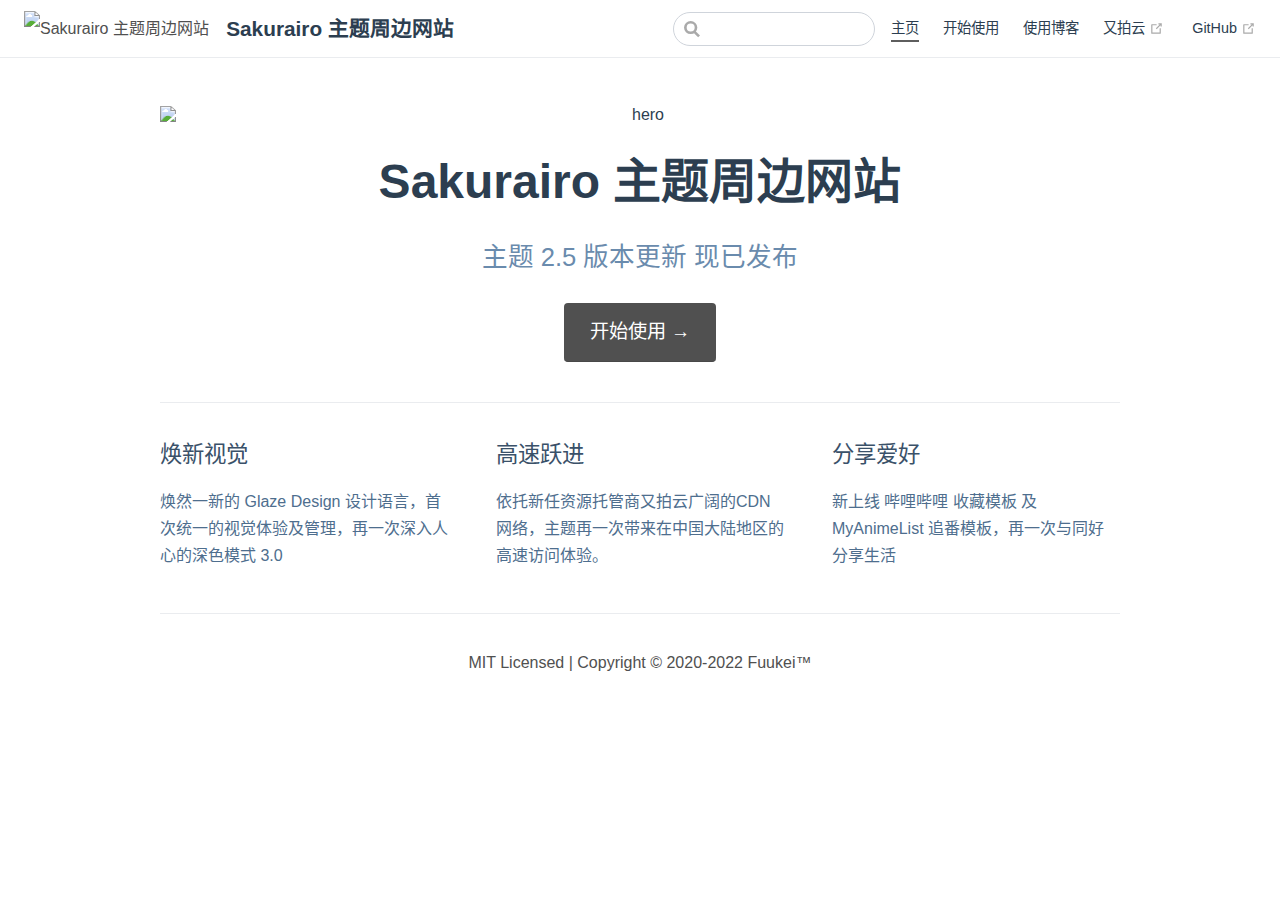
==== commit 9be329ea: "更新WIKI内容" ====
--- a/index.html
+++ b/index.html
@@ -16,11 +16,11 @@
     <meta name="msapplication-TileImage" content="https://s.nmxc.ltd/sakurairo_wiki/icon.png">
     <meta name="msapplication-TileColor" content="#5596ff">
     
-    <link rel="preload" href="/assets/css/0.styles.48266c77.css" as="style"><link rel="preload" href="/assets/js/app.43fd22a6.js" as="script"><link rel="preload" href="/assets/js/3.3cdb5182.js" as="script"><link rel="preload" href="/assets/js/12.f07e3258.js" as="script"><link rel="preload" href="/assets/js/6.2174eebb.js" as="script"><link rel="prefetch" href="/assets/js/10.c3469428.js"><link rel="prefetch" href="/assets/js/11.fa3340f7.js"><link rel="prefetch" href="/assets/js/13.c8ac254d.js"><link rel="prefetch" href="/assets/js/14.7a1e678e.js"><link rel="prefetch" href="/assets/js/15.de9a5194.js"><link rel="prefetch" href="/assets/js/16.70f23b6b.js"><link rel="prefetch" href="/assets/js/17.b4d926d1.js"><link rel="prefetch" href="/assets/js/18.b35041c8.js"><link rel="prefetch" href="/assets/js/19.4fcc1cea.js"><link rel="prefetch" href="/assets/js/20.24d04010.js"><link rel="prefetch" href="/assets/js/21.d7158df9.js"><link rel="prefetch" href="/assets/js/22.785da099.js"><link rel="prefetch" href="/assets/js/4.c2bc4666.js"><link rel="prefetch" href="/assets/js/5.8070ce57.js"><link rel="prefetch" href="/assets/js/7.4d7f823b.js"><link rel="prefetch" href="/assets/js/8.aeaeea10.js"><link rel="prefetch" href="/assets/js/9.b0ce26b7.js"><link rel="prefetch" href="/assets/js/vendors~docsearch.13c21034.js">
+    <link rel="preload" href="/assets/css/0.styles.48266c77.css" as="style"><link rel="preload" href="/assets/js/app.8cd98fe5.js" as="script"><link rel="preload" href="/assets/js/3.3cdb5182.js" as="script"><link rel="preload" href="/assets/js/12.f07e3258.js" as="script"><link rel="preload" href="/assets/js/6.2174eebb.js" as="script"><link rel="prefetch" href="/assets/js/10.c3469428.js"><link rel="prefetch" href="/assets/js/11.fa3340f7.js"><link rel="prefetch" href="/assets/js/13.d16170a3.js"><link rel="prefetch" href="/assets/js/14.26c74ead.js"><link rel="prefetch" href="/assets/js/15.739f998c.js"><link rel="prefetch" href="/assets/js/16.8204b264.js"><link rel="prefetch" href="/assets/js/17.b4d926d1.js"><link rel="prefetch" href="/assets/js/18.b35041c8.js"><link rel="prefetch" href="/assets/js/19.5081d14a.js"><link rel="prefetch" href="/assets/js/20.24d04010.js"><link rel="prefetch" href="/assets/js/21.d7158df9.js"><link rel="prefetch" href="/assets/js/22.785da099.js"><link rel="prefetch" href="/assets/js/4.f0ad44b4.js"><link rel="prefetch" href="/assets/js/5.48fe5be6.js"><link rel="prefetch" href="/assets/js/7.4d7f823b.js"><link rel="prefetch" href="/assets/js/8.aeaeea10.js"><link rel="prefetch" href="/assets/js/9.b0ce26b7.js"><link rel="prefetch" href="/assets/js/vendors~docsearch.13c21034.js">
     <link rel="stylesheet" href="/assets/css/0.styles.48266c77.css">
   </head>
   <body>
-    <div id="app" data-server-rendered="true"><div class="theme-container no-sidebar"><header class="navbar"><div class="sidebar-button"><svg xmlns="http://www.w3.org/2000/svg" aria-hidden="true" role="img" viewBox="0 0 448 512" class="icon"><path fill="currentColor" d="M436 124H12c-6.627 0-12-5.373-12-12V80c0-6.627 5.373-12 12-12h424c6.627 0 12 5.373 12 12v32c0 6.627-5.373 12-12 12zm0 160H12c-6.627 0-12-5.373-12-12v-32c0-6.627 5.373-12 12-12h424c6.627 0 12 5.373 12 12v32c0 6.627-5.373 12-12 12zm0 160H12c-6.627 0-12-5.373-12-12v-32c0-6.627 5.373-12 12-12h424c6.627 0 12 5.373 12 12v32c0 6.627-5.373 12-12 12z"></path></svg></div> <a href="/" aria-current="page" class="home-link router-link-exact-active router-link-active"><img src="https://s.nmxc.ltd/sakurairo_wiki/icon.png" alt="Sakurairo 主题周边网站" class="logo"> <span class="site-name can-hide">Sakurairo 主题周边网站</span></a> <div class="links"><form id="search-form" role="search" class="algolia-search-wrapper search-box"><input id="algolia-search-input" class="search-query"></form> <nav class="nav-links can-hide"><div class="nav-item"><a href="/" aria-current="page" class="nav-link router-link-exact-active router-link-active">
+    <div id="app" data-server-rendered="true"><div class="theme-container no-sidebar"><header class="navbar"><div class="sidebar-button"><svg xmlns="http://www.w3.org/2000/svg" aria-hidden="true" role="img" viewBox="0 0 448 512" class="icon"><path fill="currentColor" d="M436 124H12c-6.627 0-12-5.373-12-12V80c0-6.627 5.373-12 12-12h424c6.627 0 12 5.373 12 12v32c0 6.627-5.373 12-12 12zm0 160H12c-6.627 0-12-5.373-12-12v-32c0-6.627 5.373-12 12-12h424c6.627 0 12 5.373 12 12v32c0 6.627-5.373 12-12 12zm0 160H12c-6.627 0-12-5.373-12-12v-32c0-6.627 5.373-12 12-12h424c6.627 0 12 5.373 12 12v32c0 6.627-5.373 12-12 12z"></path></svg></div> <a href="/" aria-current="page" class="home-link router-link-exact-active router-link-active"><img src="https://s.nmxc.ltd/sakurairo_wiki/head_icon.png" alt="Sakurairo 主题周边网站" class="logo"> <span class="site-name can-hide">Sakurairo 主题周边网站</span></a> <div class="links"><form id="search-form" role="search" class="algolia-search-wrapper search-box"><input id="algolia-search-input" class="search-query"></form> <nav class="nav-links can-hide"><div class="nav-item"><a href="/" aria-current="page" class="nav-link router-link-exact-active router-link-active">
   主页
 </a></div><div class="nav-item"><a href="/guide/" class="nav-link">
   开始使用
@@ -40,13 +40,13 @@
   又拍云
   <span><svg xmlns="http://www.w3.org/2000/svg" aria-hidden="true" focusable="false" x="0px" y="0px" viewBox="0 0 100 100" width="15" height="15" class="icon outbound"><path fill="currentColor" d="M18.8,85.1h56l0,0c2.2,0,4-1.8,4-4v-32h-8v28h-48v-48h28v-8h-32l0,0c-2.2,0-4,1.8-4,4v56C14.8,83.3,16.6,85.1,18.8,85.1z"></path> <polygon fill="currentColor" points="45.7,48.7 51.3,54.3 77.2,28.5 77.2,37.2 85.2,37.2 85.2,14.9 62.8,14.9 62.8,22.9 71.5,22.9"></polygon></svg> <span class="sr-only">(opens new window)</span></span></a></div> <a href="https://github.com/mirai-mamori/Sakurairo" target="_blank" rel="noopener noreferrer" class="repo-link">
     GitHub
-    <span><svg xmlns="http://www.w3.org/2000/svg" aria-hidden="true" focusable="false" x="0px" y="0px" viewBox="0 0 100 100" width="15" height="15" class="icon outbound"><path fill="currentColor" d="M18.8,85.1h56l0,0c2.2,0,4-1.8,4-4v-32h-8v28h-48v-48h28v-8h-32l0,0c-2.2,0-4,1.8-4,4v56C14.8,83.3,16.6,85.1,18.8,85.1z"></path> <polygon fill="currentColor" points="45.7,48.7 51.3,54.3 77.2,28.5 77.2,37.2 85.2,37.2 85.2,14.9 62.8,14.9 62.8,22.9 71.5,22.9"></polygon></svg> <span class="sr-only">(opens new window)</span></span></a></nav>  <ul class="sidebar-links"><li><a href="/guide/" class="sidebar-link">安装</a></li><li><a href="/guide/about.html" class="sidebar-link">配置</a></li></ul> </aside> <main aria-labelledby="main-title" class="home"><header class="hero"><img src="https://s.nmxc.ltd/sakurairo_wiki/header_icon.png" alt="hero"> <h1 id="main-title">
+    <span><svg xmlns="http://www.w3.org/2000/svg" aria-hidden="true" focusable="false" x="0px" y="0px" viewBox="0 0 100 100" width="15" height="15" class="icon outbound"><path fill="currentColor" d="M18.8,85.1h56l0,0c2.2,0,4-1.8,4-4v-32h-8v28h-48v-48h28v-8h-32l0,0c-2.2,0-4,1.8-4,4v56C14.8,83.3,16.6,85.1,18.8,85.1z"></path> <polygon fill="currentColor" points="45.7,48.7 51.3,54.3 77.2,28.5 77.2,37.2 85.2,37.2 85.2,14.9 62.8,14.9 62.8,22.9 71.5,22.9"></polygon></svg> <span class="sr-only">(opens new window)</span></span></a></nav>  <ul class="sidebar-links"><li><a href="/guide/" class="sidebar-link">安装</a></li><li><a href="/guide/about.html" class="sidebar-link">配置</a></li></ul> </aside> <main aria-labelledby="main-title" class="home"><header class="hero"><img src="https://s.nmxc.ltd/sakurairo_wiki/icon.png" alt="hero"> <h1 id="main-title">
       Sakurairo 主题周边网站
     </h1> <p class="description">
       主题 2.5 版本更新 现已发布
     </p> <p class="action"><a href="/guide/" class="nav-link action-button">
   开始使用 →
-</a></p></header> <div class="features"><div class="feature"><h2>全新视觉体验</h2> <p>焕然一新的 Glaze Design 设计语言，首次统一的视觉体验及管理，再一次深入人心的深色模式 3.0</p></div><div class="feature"><h2>高速跃进</h2> <p>依托新任资源托管商又拍云广阔的CDN网络，主题再一次带来在中国大陆地区的高速访问体验。</p></div><div class="feature"><h2>分享爱好</h2> <p>新上线 哔哩哔哩 收藏模板 及 MyAnimeList 追番模板，再一次与同好分享生活</p></div></div> <div class="theme-default-content custom content__default"><hr> <footer style="text-align:center;padding:2rem;color:#505050;"><a href="https://github.com/mirai-mamori/Sakurairo" target="_blank">MIT Licensed</a> | Copyright © 2020-2022 <a href="https://github.com/Fuukei/" target="_blank">Fuukei™</a></footer></div> <!----></main></div><div class="global-ui"><!----><!----></div></div>
-    <script src="/assets/js/app.43fd22a6.js" defer></script><script src="/assets/js/3.3cdb5182.js" defer></script><script src="/assets/js/12.f07e3258.js" defer></script><script src="/assets/js/6.2174eebb.js" defer></script>
+</a></p></header> <div class="features"><div class="feature"><h2>焕新视觉</h2> <p>焕然一新的 Glaze Design 设计语言，首次统一的视觉体验及管理，再一次深入人心的深色模式 3.0</p></div><div class="feature"><h2>高速跃进</h2> <p>依托新任资源托管商又拍云广阔的CDN网络，主题再一次带来在中国大陆地区的高速访问体验。</p></div><div class="feature"><h2>分享爱好</h2> <p>新上线 哔哩哔哩 收藏模板 及 MyAnimeList 追番模板，再一次与同好分享生活</p></div></div> <div class="theme-default-content custom content__default"><hr> <footer style="text-align:center;padding:2rem;color:#505050;"><a href="https://github.com/mirai-mamori/Sakurairo" target="_blank">MIT Licensed</a> | Copyright © 2020-2022 <a href="https://github.com/Fuukei/" target="_blank">Fuukei™</a></footer></div> <!----></main></div><div class="global-ui"><!----><!----></div></div>
+    <script src="/assets/js/app.8cd98fe5.js" defer></script><script src="/assets/js/3.3cdb5182.js" defer></script><script src="/assets/js/12.f07e3258.js" defer></script><script src="/assets/js/6.2174eebb.js" defer></script>
   </body>
 </html>
